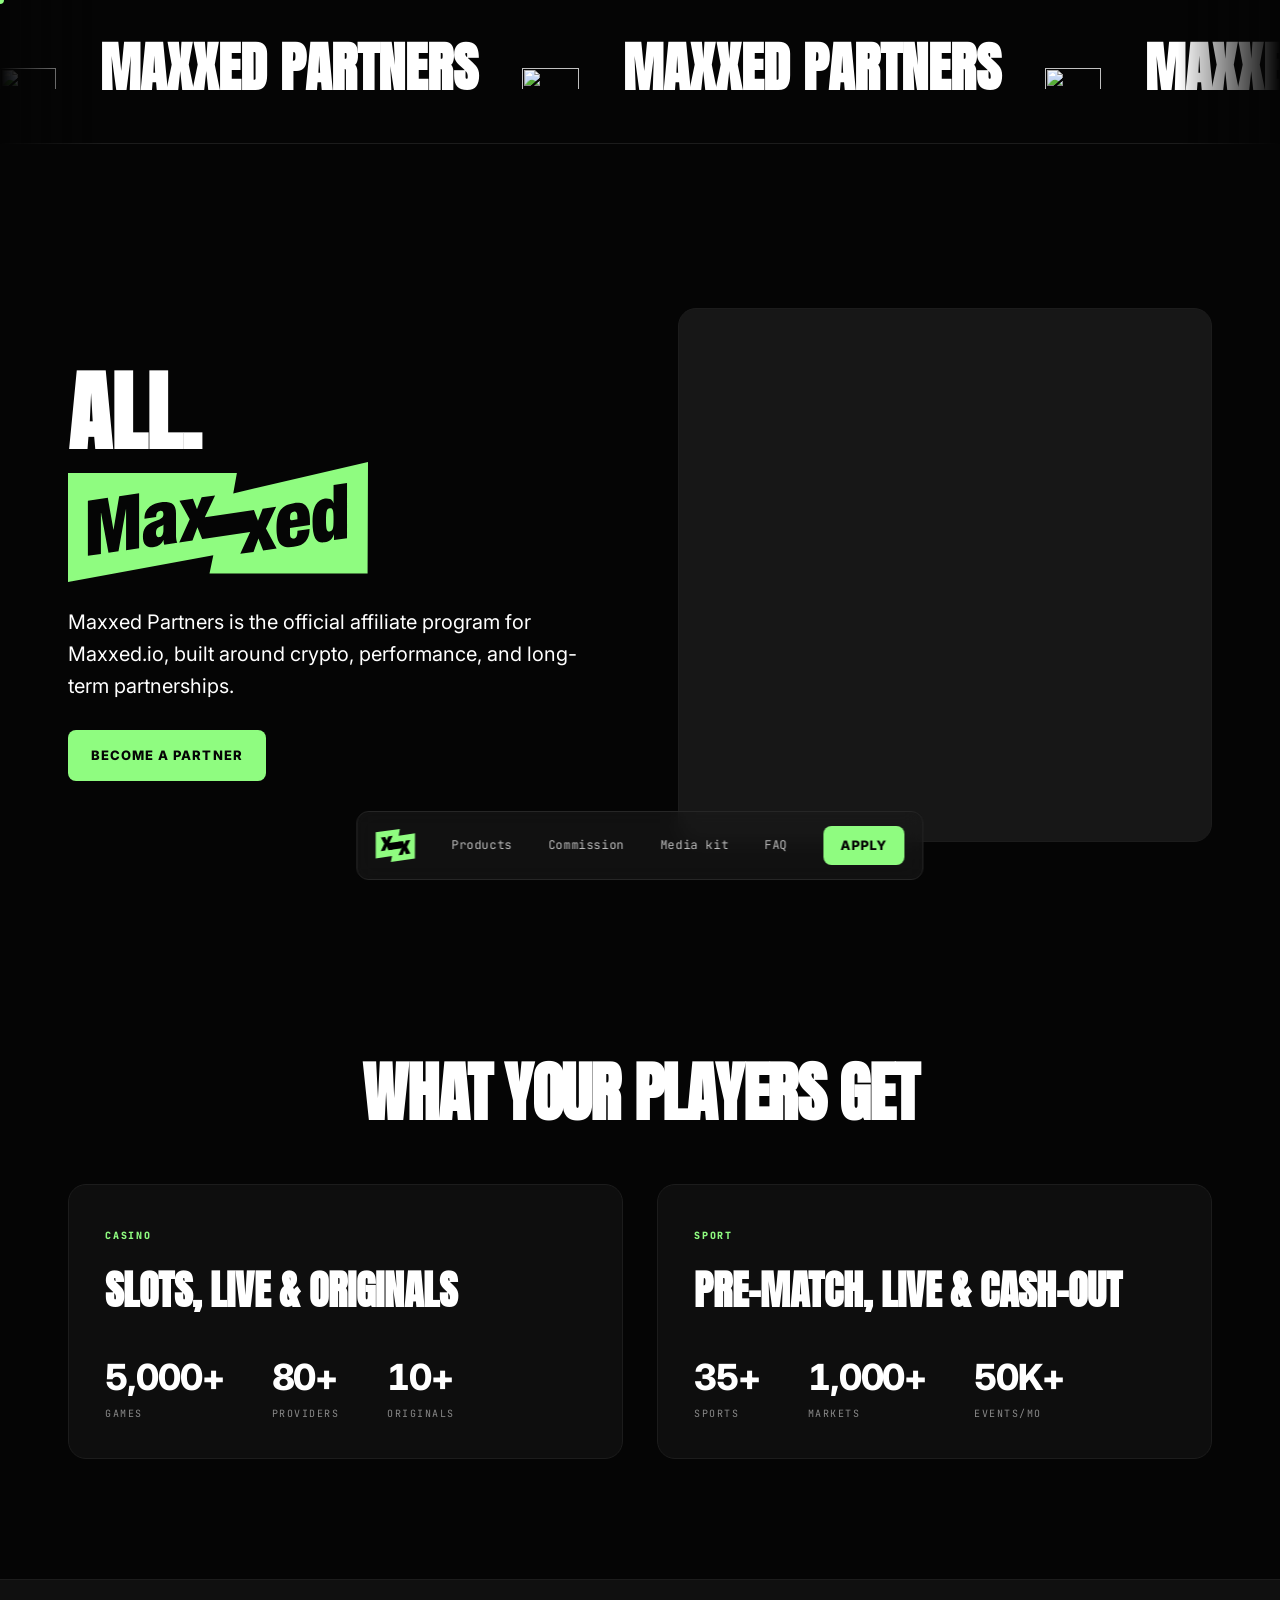
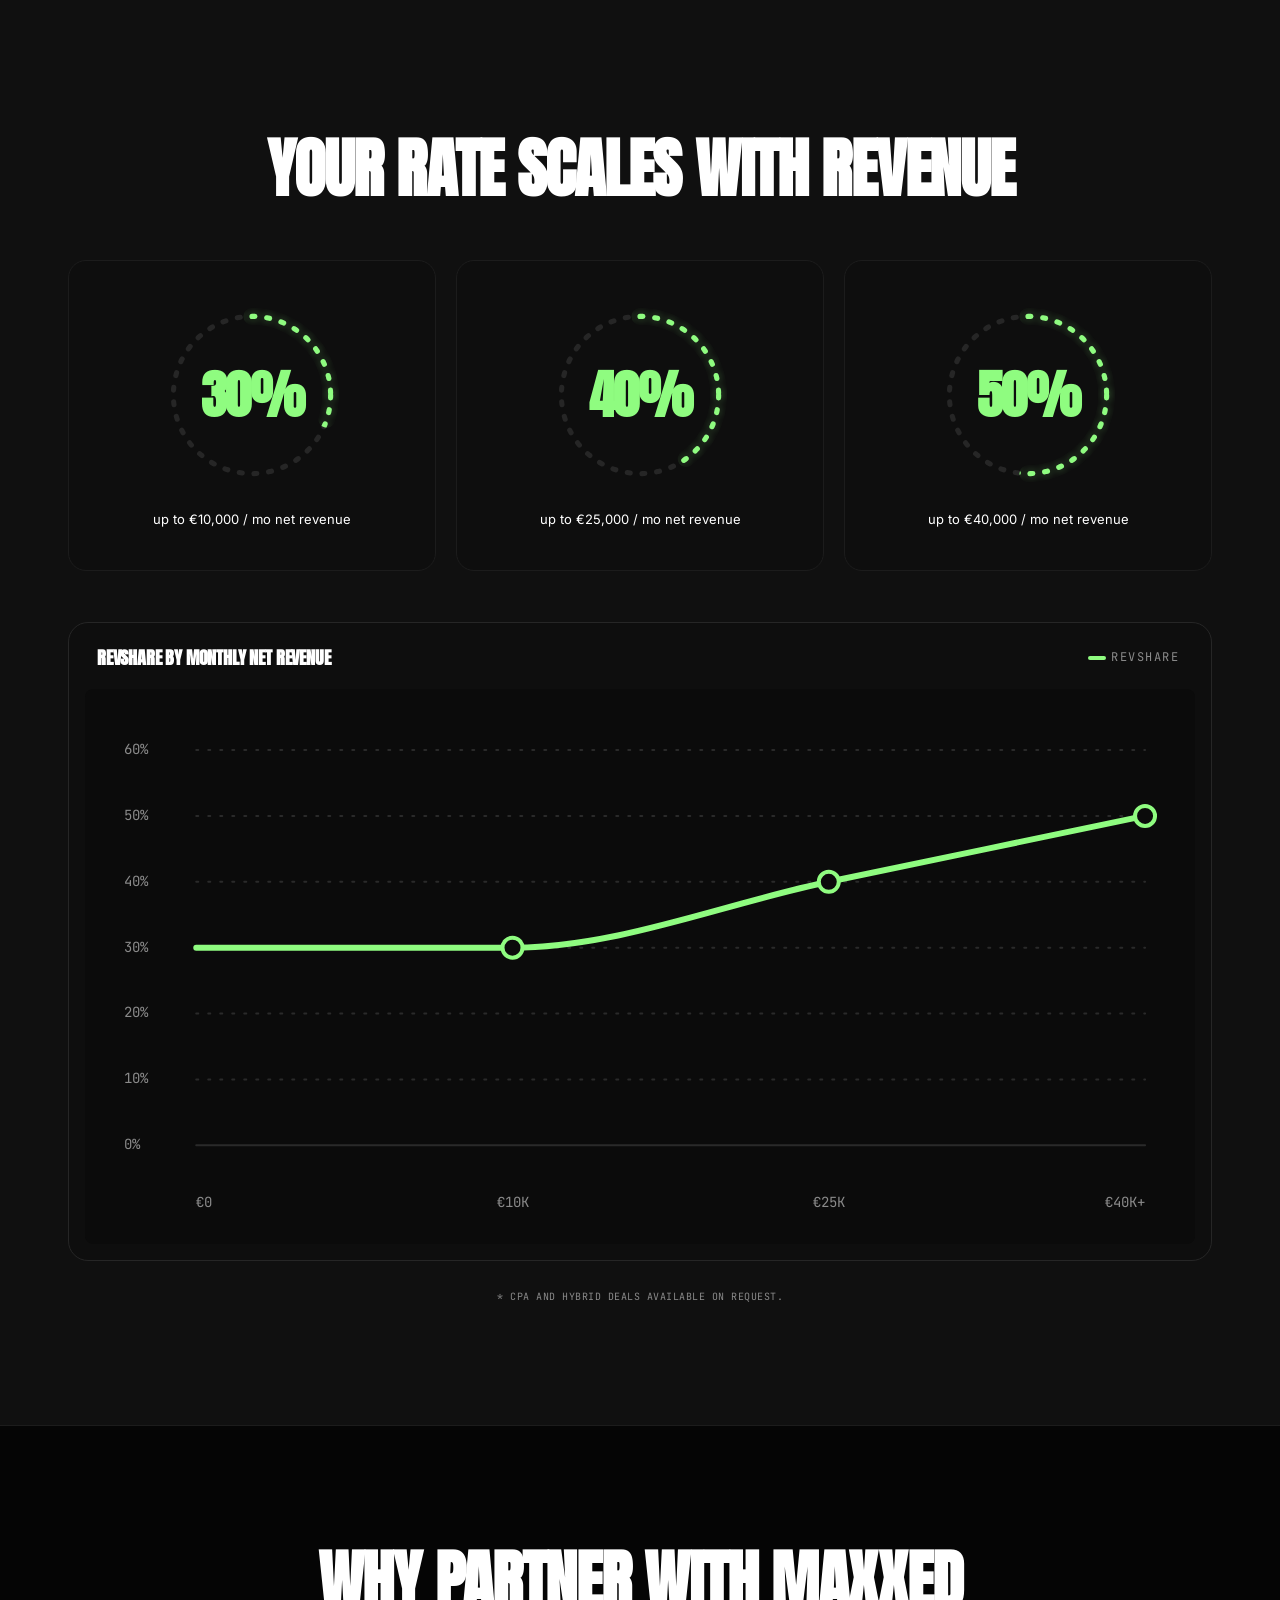
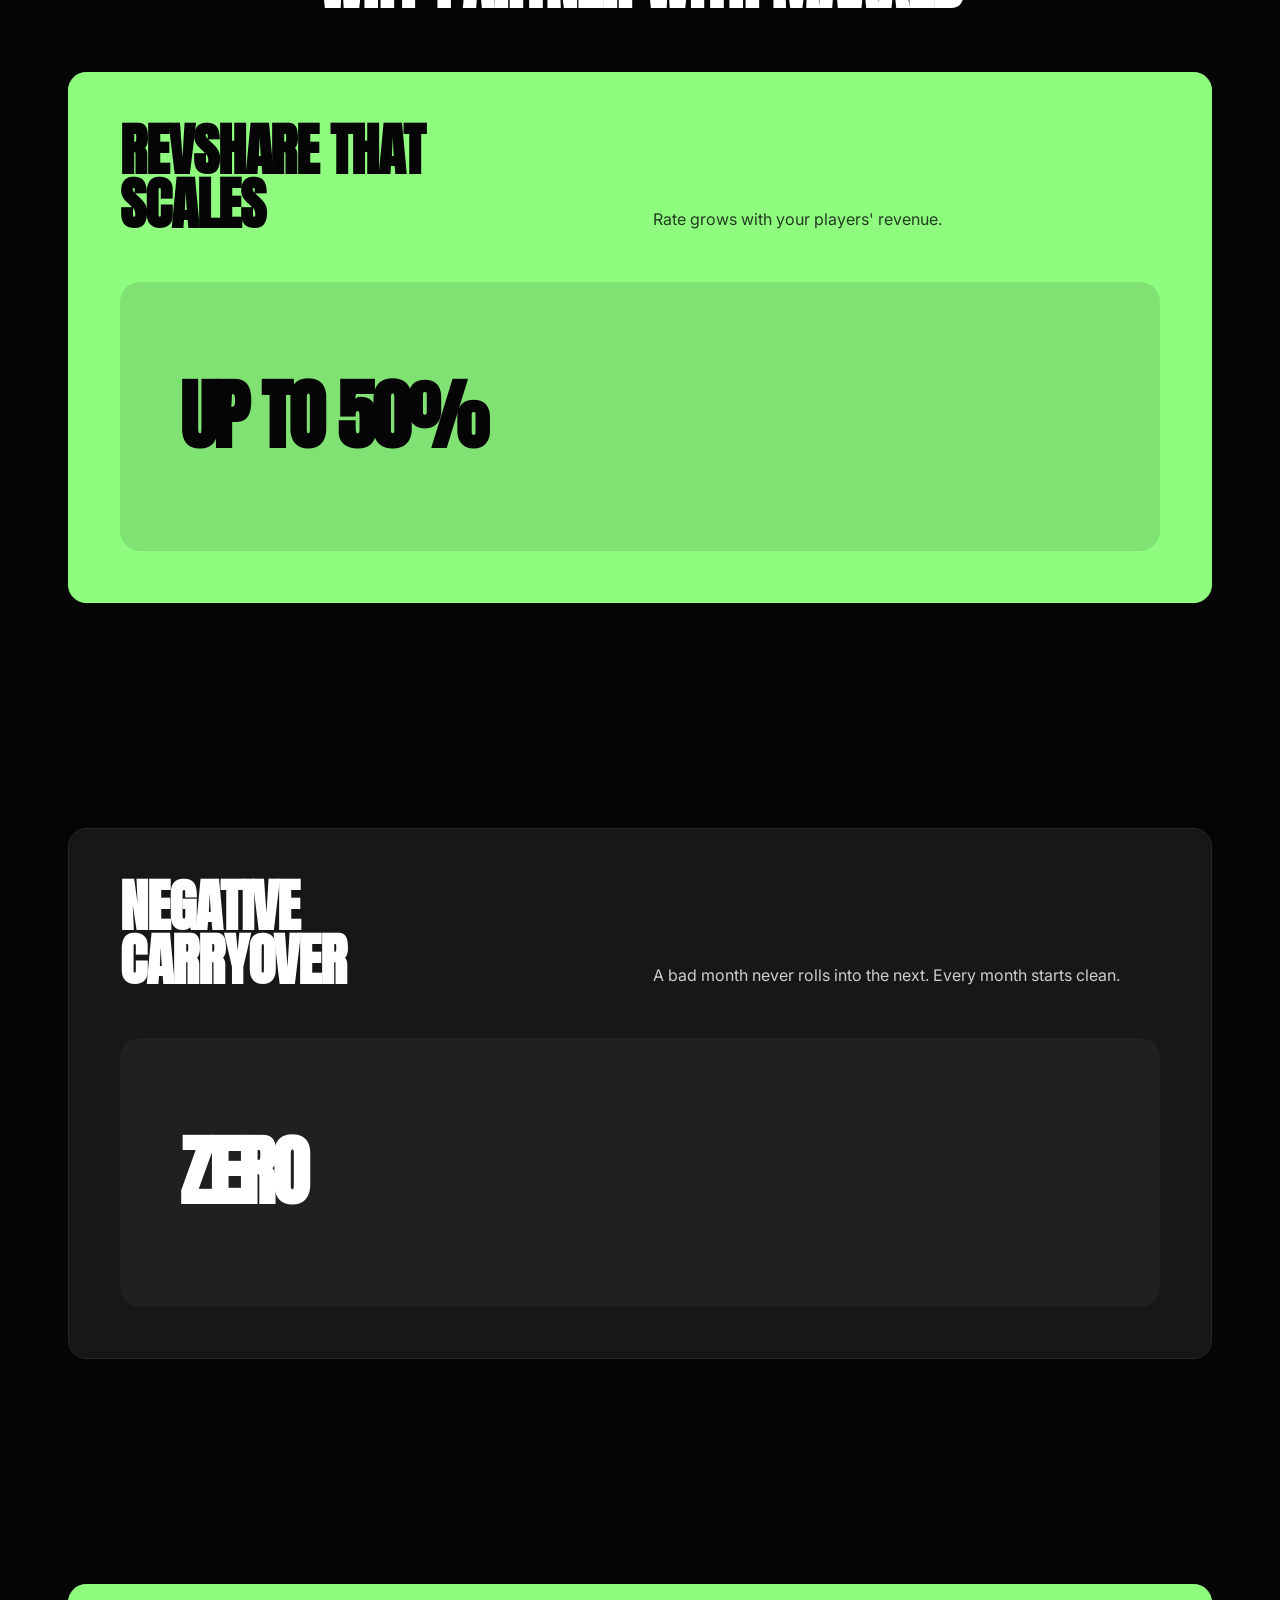
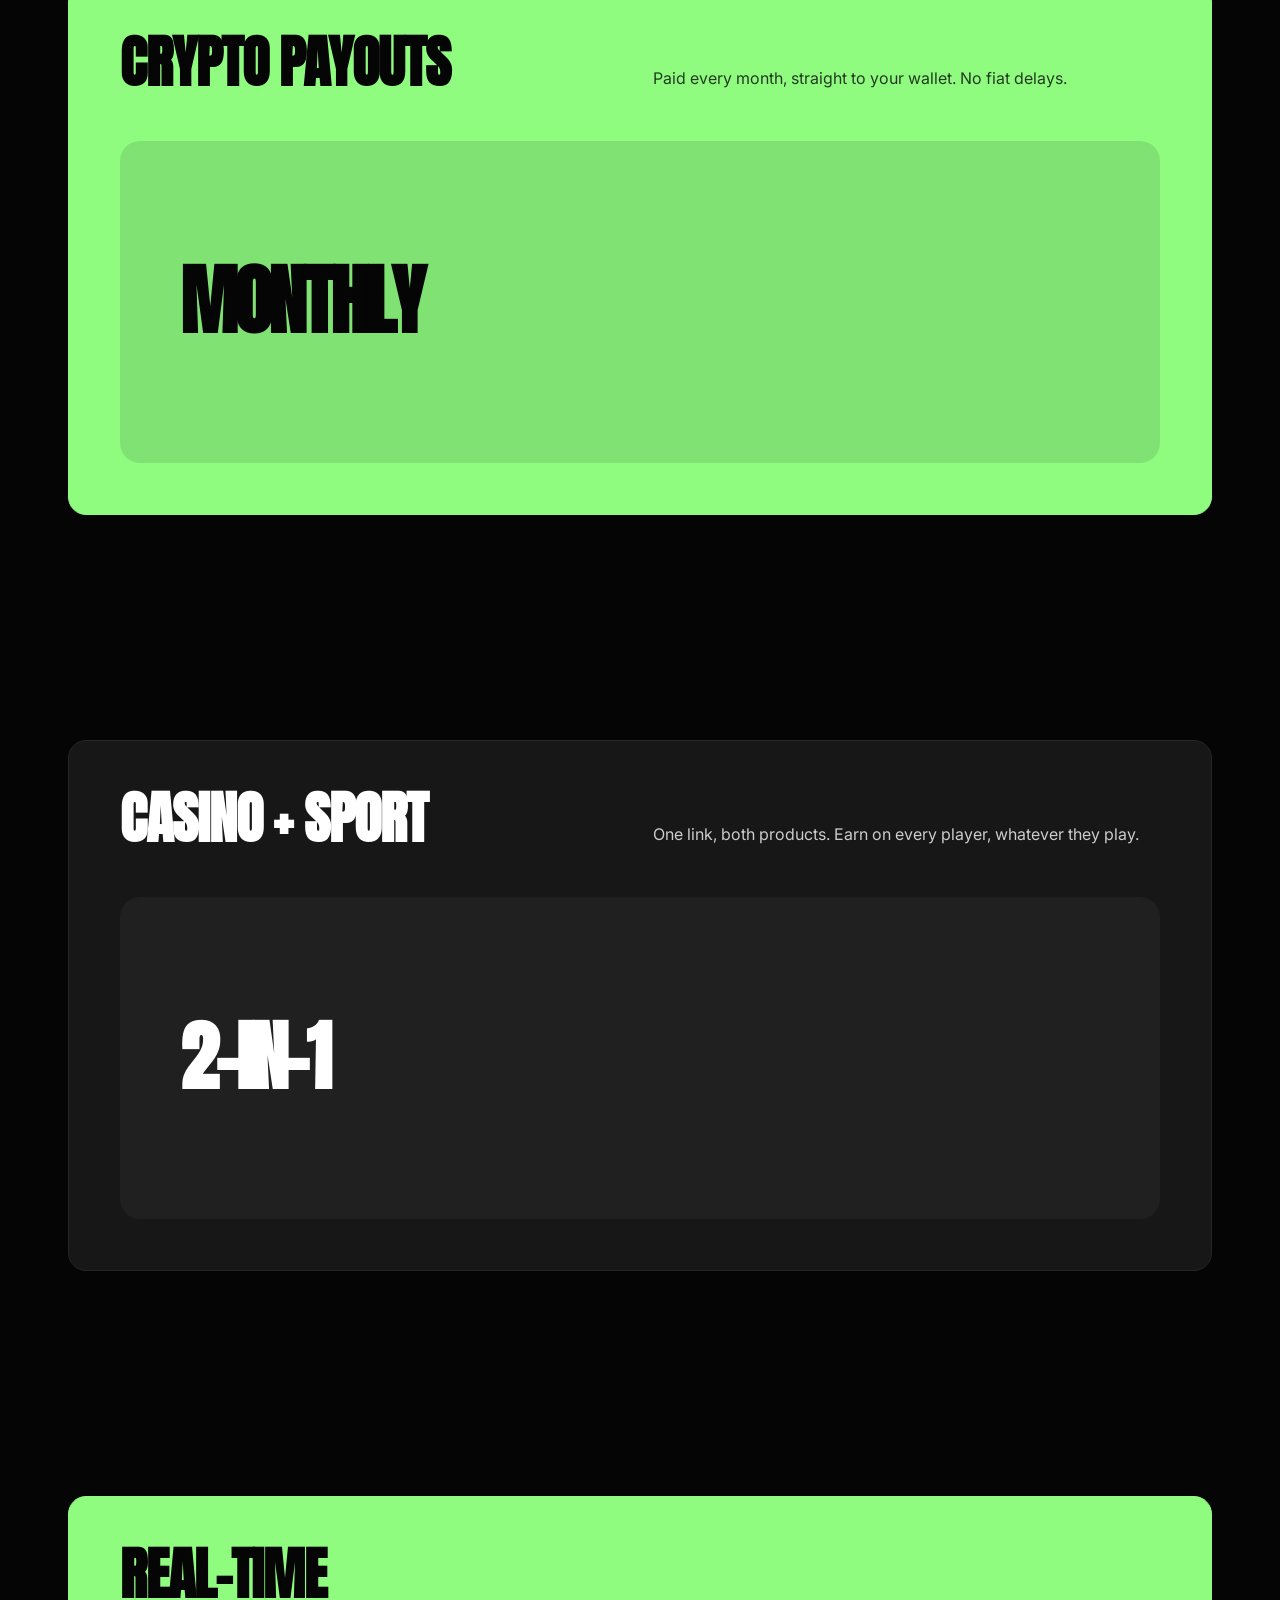
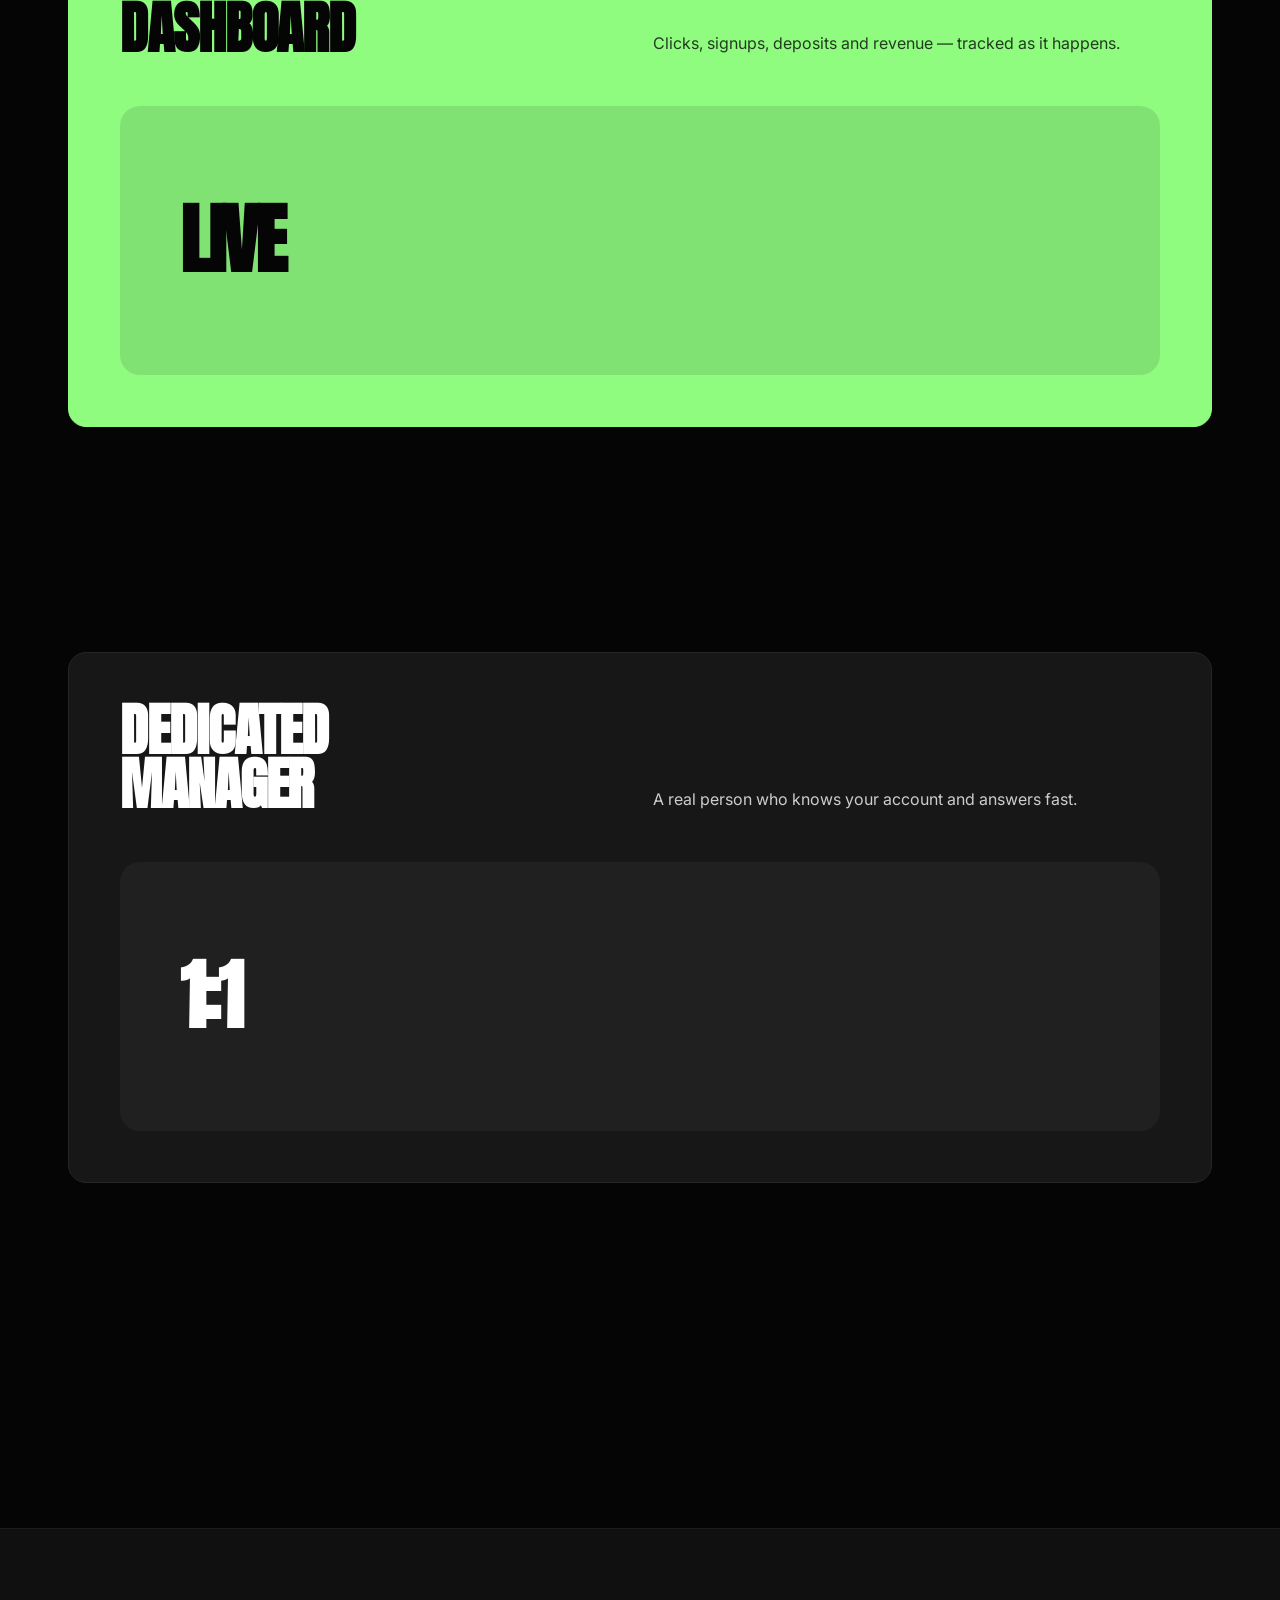
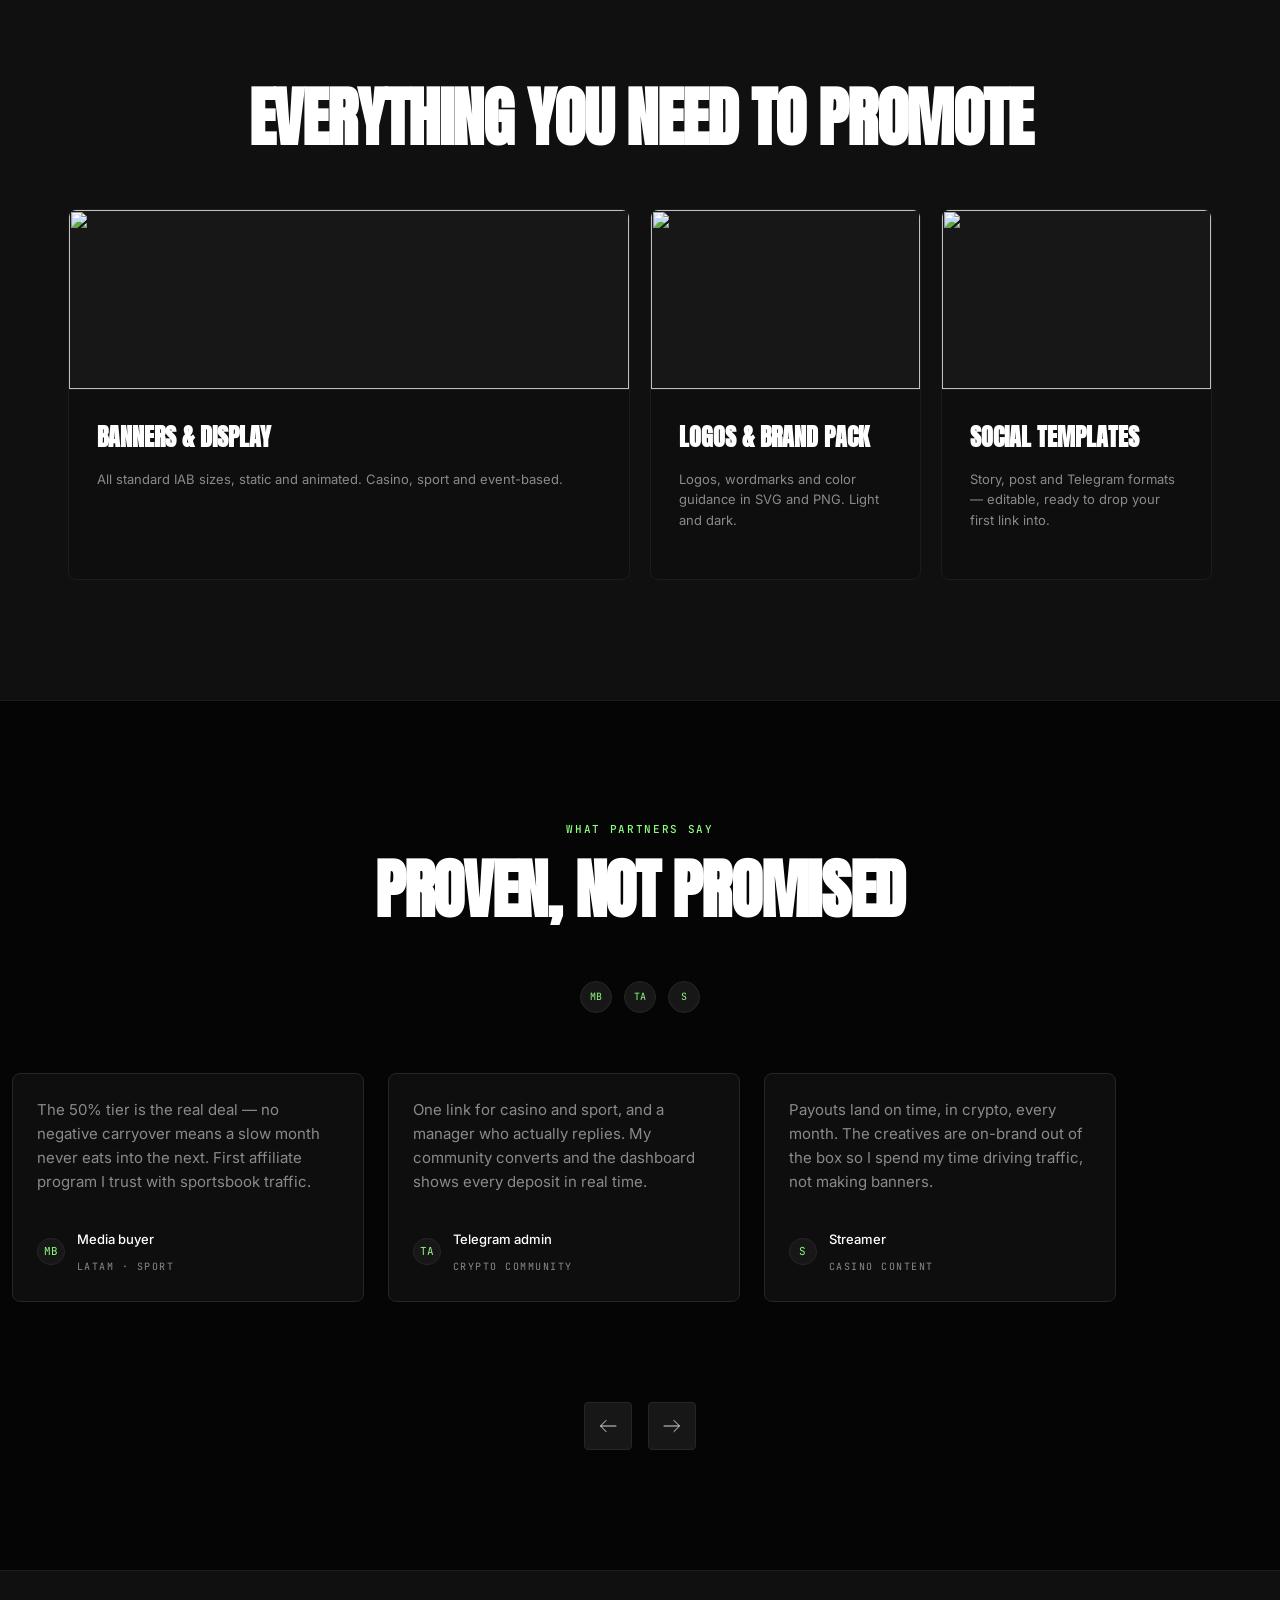
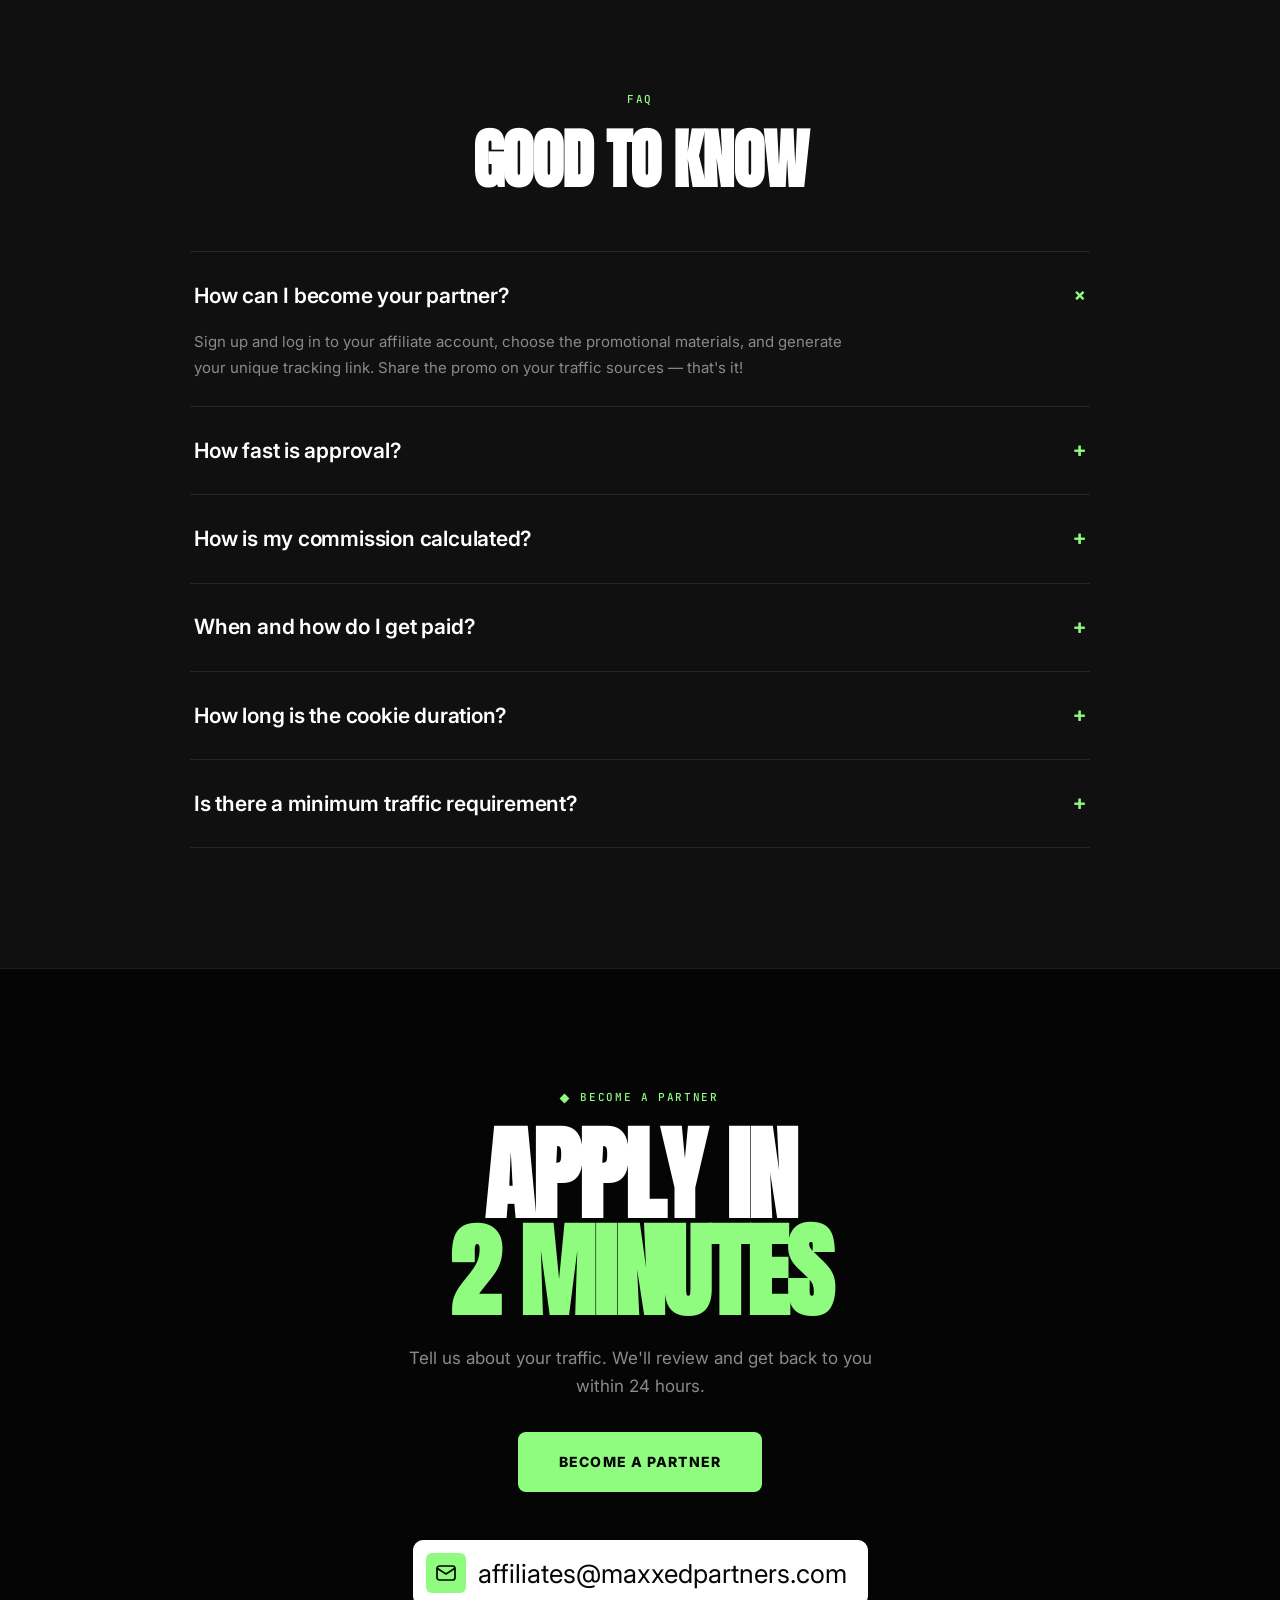
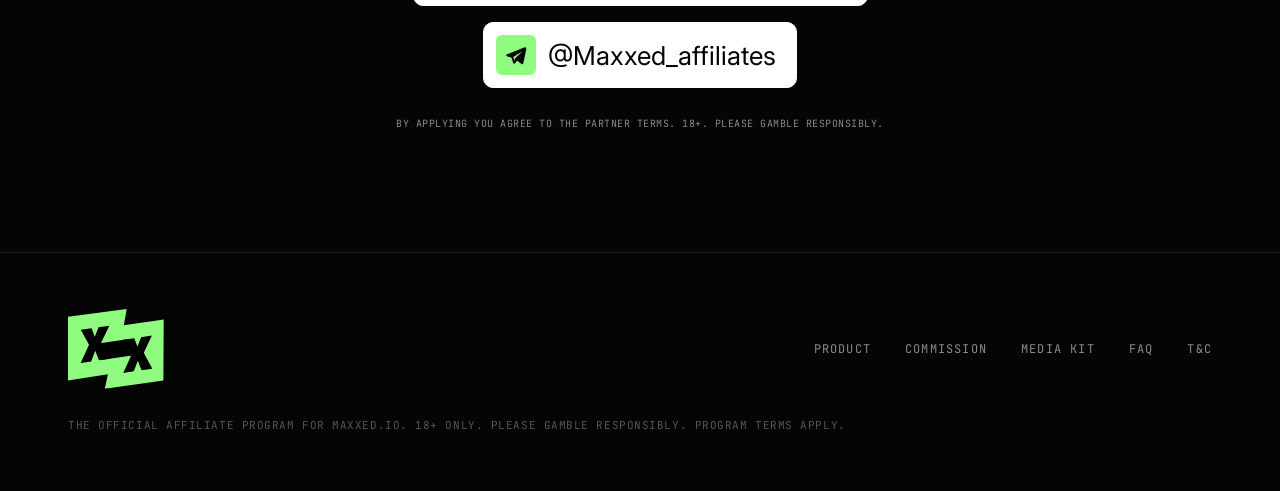
==== partners/index.html @ 3cb56891 "partners: real media kit thumbnails The three images from the 'maxxed uploads' folder fill the media" ====
<!doctype html>
<html lang="en">
<head>
<meta charset="utf-8" />
<meta name="viewport" content="width=device-width, initial-scale=1" />
<title>Maxxed Partners — Affiliate Program</title>
<meta name="description" content="Maxxed Partners is the official affiliate program for Maxxed.io — up to 50% RevShare, no negative carryover, monthly crypto payouts. Casino & sport, one deal." />
<meta name="theme-color" content="#050505" />
<meta property="og:type" content="website" />
<meta property="og:title" content="Maxxed Partners — Affiliate Program" />
<meta property="og:description" content="Up to 50% RevShare. No negative carryover. Monthly crypto payouts. Casino & sport, one deal." />
<link rel="preconnect" href="https://fonts.googleapis.com" />
<link rel="preconnect" href="https://fonts.gstatic.com" crossorigin />
<link href="https://fonts.googleapis.com/css2?family=Inter:wght@400;500;700;800;900&family=JetBrains+Mono:wght@400;500;700&family=Anton&display=swap" rel="stylesheet" />
<style>
  /* ─── Maxxed Partners — responsive rebuild of the Framer landing ─── */
  @font-face {
    font-family: "PP Right Grotesk Compact Dark";
    src: url("https://framerusercontent.com/assets/MCsGYC4nzIhUPFZcPpY9pBD50.woff2") format("woff2");
    font-display: swap; font-style: normal; font-weight: 800;
  }

  :root {
    --bg:      #050505;
    --surface: #0e0e0e;
    --surface2:#171717;
    --line:    #1c1c1c;
    --line2:   #262626;
    --band-alt:#101010;
    --accent:  #8ffc80;
    --accent-2:#63ee4f;
    --accent-ink:#050505;
    --white:   #ffffff;
    --dim:     #8a8a8a;
    --muted:   #555555;

    --display: "PP Right Grotesk Compact Dark", "Anton", "Inter", system-ui, sans-serif;
    --body:    "Inter", system-ui, -apple-system, Segoe UI, Roboto, sans-serif;
    --mono:    "JetBrains Mono", ui-monospace, SFMono-Regular, Menlo, monospace;

    --maxw: 1240px;
    --gutter: clamp(20px, 5vw, 48px);
    --radius: 18px;
    --radius-sm: 8px;
  }

  * { box-sizing: border-box; margin: 0; padding: 0; }
  [hidden] { display: none !important; }
  html { scroll-behavior: smooth; -webkit-text-size-adjust: 100%; }
  section[id], header[id] { scroll-margin-top: calc(var(--header-h, 0px) + 12px); }
  body {
    font-family: var(--body);
    background: var(--bg);
    color: var(--white);
    line-height: 1.6;
    /* clip, not hidden: `hidden` makes body a scroll container and breaks
       position:sticky for the card stack. */
    overflow-x: clip;
    -webkit-font-smoothing: antialiased;
  }
  img, svg, video { display: block; max-width: 100%; }
  a { color: inherit; text-decoration: none; }
  ::selection { background: var(--accent); color: var(--accent-ink); }

  /* ── Typography helpers ── */
  .eyebrow {
    font-family: var(--mono);
    font-size: 11px;
    letter-spacing: .15em;
    text-transform: uppercase;
    color: var(--accent);
    font-weight: 500;
  }
  .eyebrow.dim { color: var(--dim); }
  .display {
    font-family: var(--display);
    font-weight: 800;
    line-height: 1.05;
    letter-spacing: -0.01em;
    text-transform: none;
  }
  .h2 { font-family: var(--display); font-weight: 800; font-size: clamp(34px, 6vw, 64px); line-height: 1.1; text-transform: uppercase; letter-spacing: -.02em; }
  .h3 { font-family: var(--display); font-weight: 800; font-size: clamp(22px, 3.4vw, 40px); line-height: 1.15; text-transform: uppercase; }
  .lead { color: var(--dim); font-size: clamp(15px, 1.6vw, 17px); }
  .kicker { font-family: var(--mono); font-size: 10px; letter-spacing: .18em; text-transform: uppercase; color: var(--accent); font-weight: 800; }
  .body-sm { color: var(--dim); font-size: 13px; }

  .wrap { width: 100%; max-width: var(--maxw); margin-inline: auto; padding-inline: var(--gutter); }
  section { position: relative; }
  .center { text-align: center; }
  .dot { width: 7px; height: 7px; background: var(--accent); transform: rotate(45deg); flex: none; }

  /* ── Buttons ── */
  .btn {
    display: inline-flex; align-items: center; justify-content: center; gap: 8px;
    font-family: var(--body); font-weight: 800; font-size: 13px;
    letter-spacing: .08em; text-transform: uppercase;
    padding: 14px 22px; border-radius: var(--radius-sm);
    border: 1px solid transparent; cursor: pointer;
    transition: transform .15s ease, background .2s ease, border-color .2s ease;
  }
  .btn:hover { transform: translateY(-2px); }
  .btn-primary { background: var(--accent); color: var(--accent-ink); }
  .btn-primary:hover { background: var(--accent-2); }
  .btn-ghost { background: var(--surface2); color: var(--white); border-color: var(--line2); }
  .btn-ghost:hover { border-color: var(--accent); }
  .btn-block { width: 100%; }

  /* ── Header / top eyebrow row ── */
  header.top { padding-top: clamp(56px, 9vw, 104px); }

  /* ── HERO ── */
  .hero-grid {
    display: grid; grid-template-columns: 1fr 1fr; gap: clamp(40px, 6vw, 80px);
    align-items: center; padding-block: clamp(40px, 6vw, 60px) clamp(56px, 8vw, 96px);
  }
  .hero-badge { display: inline-flex; align-items: center; gap: 14px; margin-bottom: 26px; }
  .hero h1 { font-family: var(--display); font-weight: 800; font-size: clamp(56px, 10vw, 88px); line-height: 1; margin-bottom: 2px; }
  .hero-logo { width: min(300px, 68vw); margin: 6px 0 24px; }
  .hero-logo svg, .hero-logo img { width: 100%; height: auto; }
  .hero-tag { font-size: clamp(16px, 2vw, 20px); color: var(--white); max-width: 46ch; margin-bottom: 28px; }
  .hero-cta { display: flex; flex-wrap: wrap; gap: 12px; }
  .hero-media {
    aspect-ratio: 1 / 1; width: 100%; border-radius: var(--radius);
    overflow: hidden; background: var(--surface2); border: 1px solid var(--line);
  }
  .hero-media video { width: 100%; height: 100%; object-fit: cover; }

  /* ── Marquee ── */
  .marquee {
    /* sticky header: stays in flow, so no spacer is needed under it */
    position: sticky; top: 0; z-index: 90;
    /* sits at the very top of the page now, so no top border */
    border-bottom: 1px solid var(--line);
    background: var(--bg); overflow: hidden; padding-block: clamp(14px, 2vw, 24px);
    -webkit-mask-image: linear-gradient(90deg, transparent, #000 8%, #000 92%, transparent);
    mask-image: linear-gradient(90deg, transparent, #000 8%, #000 92%, transparent);
  }
  .marquee-track { display: inline-flex; align-items: center; gap: 40px; white-space: nowrap; animation: scroll 32s linear infinite; }
  .marquee:hover .marquee-track { animation-play-state: paused; }
  .marquee-item { display: inline-flex; align-items: center; gap: clamp(24px, 4vw, 44px); font-family: var(--display); font-weight: 800; font-size: clamp(28px, 5vw, 54px); letter-spacing: 0; text-transform: uppercase; color: var(--white); }
  .marquee-item .dot { width: clamp(12px, 1.6vw, 18px); height: clamp(12px, 1.6vw, 18px); }
  /* Explicit width: the white SVG has no intrinsic size, so width:auto would
     collapse to 0 and the text would overlap the mark. */
  .marquee-item .marquee-mark { height: clamp(24px, 3.4vw, 44px); width: clamp(32px, 4.4vw, 58px); object-fit: contain; flex: none; }
  @keyframes scroll { to { transform: translateX(-50%); } }

  /* ── Generic section spacing ── */
  .band { padding-block: clamp(64px, 10vw, 120px); }
  /* every other section sits on a lighter band for separation */
  .band-alt { background: var(--band-alt); border-block: 1px solid var(--line); }
  .band-tight { padding-block: clamp(48px, 7vw, 80px); }
  .section-head { display: flex; flex-direction: column; align-items: center; gap: 16px; text-align: center; margin-bottom: clamp(36px, 6vw, 56px); }
  .section-head .lead { max-width: 60ch; }

  /* ── Product cards ── */
  .cards-2 { display: grid; grid-template-columns: 1fr 1fr; gap: 34px; }
  .prod-card {
    position: relative; overflow: hidden;
    background: var(--surface); border: 1px solid var(--line); border-radius: var(--radius);
    padding: clamp(28px, 3.5vw, 36px);
  }
  .prod-card .tag { color: var(--accent); font-family: var(--mono); font-size: 10px; letter-spacing: .18em; text-transform: uppercase; font-weight: 800; }
  .prod-card h3 { margin: 20px 0 16px; }
  .prod-card p { color: var(--dim); font-size: 15px; max-width: 44ch; }
  .stats { display: flex; flex-wrap: wrap; gap: clamp(28px, 5vw, 48px); margin-top: 36px; }
  .stat .num { font-family: var(--body); font-weight: 800; font-size: clamp(28px, 4vw, 36px); letter-spacing: -.03em; }
  .stat .lbl { font-family: var(--mono); font-size: 10px; letter-spacing: .15em; text-transform: uppercase; color: var(--dim); }
  .prod-card .art { position: absolute; right: -8px; bottom: -8px; width: clamp(140px, 24%, 200px); height: auto; opacity: 1; pointer-events: none; z-index: 0; }
  .prod-card > .tag, .prod-card > h3, .prod-card > .stats { position: relative; z-index: 1; }

  /* ── Commission tiers ── */
  .tiers { display: grid; grid-template-columns: repeat(3, 1fr); gap: 20px; }
  .tier {
    background: var(--surface); border: 1px solid var(--line); border-radius: var(--radius);
    padding: 40px 32px; text-align: center; display: flex; flex-direction: column; align-items: center; gap: 20px;
  }
  .tiers { display: grid; grid-template-columns: repeat(3, 1fr); gap: 20px; }
  .tier {
    background: var(--surface); border: 1px solid var(--line); border-radius: var(--radius);
    padding: 40px 32px; text-align: center; display: flex; flex-direction: column; align-items: center; gap: 20px;
  }
  .tier .ring-wrap { position: relative; width: clamp(150px, 42vw, 188px); aspect-ratio: 1 / 1; display: grid; place-items: center; }
  .tier .ring { width: 100%; height: 100%; overflow: visible; }
  .tier .ring .track { stroke: var(--line2); }
  .tier .ring .fill { stroke: var(--accent); filter: drop-shadow(0 0 5px rgba(143,252,128,.45)); }
  .tier .ring .reveal { transition: stroke-dashoffset 1.5s cubic-bezier(.22,1,.36,1); }
  .tier .pct { position: absolute; font-family: var(--display); font-weight: 800; font-size: clamp(34px, 5.5vw, 52px); line-height: 1; color: var(--accent); letter-spacing: -.03em; }
  @media (prefers-reduced-motion: reduce) { .tier .ring .reveal { transition: none; } }
  .tier .note { color: var(--white); font-size: 13px; }
  /* ── Commission line graph ── */
  .lgraph {
    --graph-bg: #0b0b0b;
    --graph-grid: #2a2a2a;
    --graph-text: var(--dim);
    --graph-line-default: #4a4a4a;
    --graph-series-color: var(--graph-line-default);
    display: flex; flex-direction: column; gap: 1em;
    width: 100%; margin-top: clamp(28px, 4vw, 52px); padding: 1em;
    background: var(--surface); border: 1px solid var(--line2); border-radius: 1.25em;
  }
  .lgraph__top { display: flex; justify-content: space-between; align-items: center; gap: 1em;
    padding: .5em 1em .25em .75em; flex-wrap: wrap; }
  .lgraph__title-h { margin: 0; font-family: var(--display); font-weight: 800; text-transform: uppercase;
    letter-spacing: -.01em; font-size: 1.125em; line-height: 1.2; color: var(--white); }
  .lgraph__legend { display: flex; flex-wrap: wrap; justify-content: flex-end; align-items: center; gap: 1.5em; }
  .lgraph__legend-item { display: flex; align-items: center; gap: .4375em; font-family: var(--mono);
    font-size: .75em; letter-spacing: .12em; text-transform: uppercase; color: var(--dim); }
  .lgraph__legend-dot { flex: none; width: 1.5em; height: .3125em; border-radius: 50em; background: var(--graph-series-color); }
  .lgraph__box { background: var(--graph-bg); border-radius: .5em; overflow: hidden; }
  .lgraph__scroll { border-radius: inherit; overflow-x: auto; }
  .lgraph__visual { position: relative; width: 100%; min-width: 34em; aspect-ratio: 2; border-radius: inherit; }
  .lgraph__visual:focus-visible { outline: .125em solid var(--accent); outline-offset: -.125em; }
  .lgraph__tooltip {
    position: absolute; top: 50%; left: 50%; z-index: 2; display: flex; flex-flow: column; gap: .25em;
    min-width: 10em; padding: 1em; border-radius: .875em; white-space: nowrap; pointer-events: none; opacity: 0;
    color: var(--white); background: #17171a; border: 1px solid var(--line2);
    transform: translate(-50%, -100%) translateY(-1em); transition: opacity .3s ease;
  }
  .lgraph__tooltip[data-graph-tooltip-status="active"] { opacity: 1; }
  .lgraph__tooltip[data-graph-tooltip-move="true"] {
    transition: left .8s cubic-bezier(.32,.72,0,1), top .8s cubic-bezier(.32,.72,0,1), opacity .3s ease; }
  .lgraph__tooltip-label { margin: -.125em 0 .25em; font-size: 1em; font-weight: 500; }
  .lgraph__tooltip-row { display: flex; justify-content: space-between; align-items: center; gap: 1.5em; font-size: .8125em; }
  .lgraph__tooltip-series { display: flex; align-items: center; gap: .45em; color: #ffffff80; white-space: nowrap; }
  .lgraph__tooltip-series-dot { flex: none; width: .5em; height: .5em; border-radius: 50%; background: var(--graph-series-color); }
  .lgraph__tooltip-value { font-weight: 500; }
  .lgraph__grid-line { stroke: var(--graph-grid); stroke-width: 2px; stroke-dasharray: 2 10;
    stroke-linecap: round; vector-effect: non-scaling-stroke; }
  .lgraph__grid-line.is--baseline { stroke-dasharray: none; }
  .lgraph__axis-label { fill: var(--graph-text); font-family: var(--mono); font-size: .875em; }
  .lgraph__line { fill: none; stroke: var(--graph-series-color); stroke-width: 6px;
    stroke-linecap: round; stroke-linejoin: round; vector-effect: non-scaling-stroke; }
  .lgraph__marker { fill: var(--graph-bg); stroke: var(--accent); stroke-width: 4px; vector-effect: non-scaling-stroke; }
  .lgraph__hover[data-graph-hover-status="not-active"] { opacity: 0; }
  .lgraph__hover-line { stroke: var(--graph-grid); stroke-width: 2px; stroke-linecap: round; vector-effect: non-scaling-stroke; }
  .lgraph__hover-dot { fill: var(--graph-series-color); stroke: var(--bg); stroke-width: 4px; vector-effect: non-scaling-stroke; }
  .lgraph__data { display: none; }

  .foot-note { font-family: var(--mono); font-size: 10px; letter-spacing: .05em; text-transform: uppercase; color: var(--dim); text-align: center; margin-top: 28px; }

  /* ── Benefits grid ── */
  /* ── Sticky card stack (scroll-driven, no JS) ── */
  .card-stack {
    --stack-row: 84svh;
    /* clear the sticky header, otherwise pinned cards slide under it */
    --stack-top: calc(var(--header-h, 0px) + 2svh);
    --stack-card-height: calc(var(--stack-row) - var(--stack-top) - 7svh);
    view-timeline-name: --card-stack;
    grid-auto-rows: var(--stack-row);
    width: 100%; max-width: var(--maxw); margin-inline: auto;
    display: grid; position: relative;
  }
  .card-stack__item {
    transform-origin: 50% 100%;
    top: var(--stack-top);
    height: var(--stack-card-height);
    border-radius: var(--radius);
    padding: clamp(28px, 4vw, 56px);
    position: sticky; overflow: hidden;
    background: var(--surface2); color: var(--white);
    border: 1px solid var(--line2);
  }
  /* Alternating lime / dark keeps the stack on-brand as it tips away */
  .card-stack__item.is--1, .card-stack__item.is--3, .card-stack__item.is--5 {
    background: var(--accent); color: var(--accent-ink); border-color: var(--accent);
  }
  .card-stack__item-inner { display: flex; flex-flow: column; justify-content: space-between; align-items: stretch; height: 100%; gap: clamp(24px, 4vw, 56px); }
  .card-stack__item-top { display: grid; grid-template-columns: 1fr 1fr; grid-auto-columns: 1fr; place-items: end start; gap: clamp(16px, 2vw, 32px); }
  .card-stack__item-h { font-family: var(--display); font-weight: 800; text-transform: uppercase; letter-spacing: -.02em; max-width: 7em; font-size: clamp(28px, 4.4vw, 56px); line-height: .95; margin: 0; }
  .card-stack__item-p { margin: 0; font-size: clamp(14px, 1.4vw, 16px); line-height: 1.4; opacity: .78; }
  .card-stack__item-bottom { position: relative; flex: 1; width: 100%; border-radius: 1.25em; display: flex;
    align-items: center; justify-content: space-between; gap: clamp(16px, 3vw, 48px);
    padding-inline: clamp(20px, 3.5vw, 56px); padding-block: clamp(10px, 1.6vw, 22px);
    background: rgba(0,0,0,.10); overflow: hidden; }
  /* figure on the left, object on the right */
  /* line-height 1 clips tall display glyphs once the block hides overflow,
     so give the figure headroom and let it shrink rather than spill */
  .card-stack__big { order: 1; text-align: left; padding-block: .08em; line-height: 1.08;
    min-width: 0; flex: 0 1 auto; }
  .card-stack__art {
    order: 2; flex: none; height: 128%; width: auto; max-width: 36%; object-fit: contain;
    pointer-events: none; user-select: none;
    animation: art-wiggle 4.6s ease-in-out infinite;
  }
  @keyframes art-wiggle { 0%, 100% { rotate: -5deg; } 50% { rotate: 5deg; } }
  @media (prefers-reduced-motion: reduce) { .card-stack__art { animation: none; } }
  .card-stack__item:not(.is--1):not(.is--3):not(.is--5) .card-stack__item-bottom { background: rgba(255,255,255,.04); }
  .card-stack__big { font-family: var(--display); font-weight: 800; text-transform: uppercase; font-size: clamp(34px, 6vw, 84px); line-height: 1; letter-spacing: -.04em; text-align: center; padding: 0 .2em; }

  .card-stack__item:nth-child(1) { --stack-i: 1; }
  .card-stack__item:nth-child(2) { --stack-i: 2; }
  .card-stack__item:nth-child(3) { --stack-i: 3; }
  .card-stack__item:nth-child(4) { --stack-i: 4; }
  .card-stack__item:nth-child(5) { --stack-i: 5; }
  .card-stack__item:nth-child(6) { --stack-i: 6; }
  @supports (width: calc(sibling-index() * 1px)) {
    .card-stack__item { --stack-i: sibling-index(); }
  }
  @supports (animation-timeline: view()) {
    .card-stack__item {
      animation: card-stack-away linear forwards;
      animation-timeline: --card-stack;
      animation-range:
        exit-crossing calc(var(--stack-i, 1) * var(--stack-row) - 100svh)
        exit-crossing calc(var(--stack-i, 1) * var(--stack-row) - var(--stack-top));
    }
    .card-stack__item:last-of-type { animation: none; }
  }
  @keyframes card-stack-away {
    to { transform: perspective(60em) rotateX(25deg) scale(0.85); filter: brightness(0.45); }
  }
  @media (prefers-reduced-motion: reduce) { .card-stack__item { animation: none; } }
  @media (max-width: 767px) {
    .card-stack__item-top { grid-template-columns: 1fr; }
    .card-stack__item-h { max-width: none; }
  }

  /* ── Steps ── */
  .steps { display: grid; grid-template-columns: repeat(3, 1fr); gap: 20px; }
  .step { background: var(--surface); border: 1px solid var(--line); border-radius: var(--radius-sm); padding: 36px; }
  .step .no { font-family: var(--body); font-weight: 800; font-size: 80px; letter-spacing: -.04em; color: var(--muted); line-height: 1; }
  .step h3 { font-family: var(--display); font-weight: 800; text-transform: uppercase; font-size: 28px; margin: 22px 0 12px; }
  .step p { color: var(--dim); font-size: 13px; }

  /* ── Media kit ── */
  .kit { display: grid; grid-template-columns: repeat(4, 1fr); gap: 20px; }
  .kit > .kit-card:nth-child(1) { grid-column: span 2; }
  .kit > .kit-card:nth-child(2), .kit > .kit-card:nth-child(3) { grid-column: span 1; }
  .kit-card { transition: transform .25s ease, border-color .25s ease; }
  .kit-card:hover { transform: translateY(-4px); border-color: var(--line2); }
  .kit-card { background: var(--surface); border: 1px solid var(--line); border-radius: var(--radius-sm); overflow: hidden; }
  .kit-card .thumb { height: 180px; background: var(--surface2); border-bottom: 1px solid var(--line); position: relative; }
  .kit-card .thumb img { width: 100%; height: 100%; object-fit: cover; display: block; }
  /* the diagonal texture is a placeholder for empty thumbs only */
  .kit-card .thumb:has(img)::after { content: none; }
  .kit-card .thumb::after { content: ""; position: absolute; inset: 0; background:
    repeating-linear-gradient(45deg, transparent 0 14px, rgba(143,252,128,.05) 14px 15px); }
  .kit-card .body { padding: 28px; }
  .kit-card h3 { font-family: var(--display); font-weight: 800; text-transform: uppercase; font-size: 24px; margin-bottom: 12px; }
  .kit-card p { color: var(--dim); font-size: 13px; margin-bottom: 20px; }
  .kit-card .avail { color: var(--accent); font-family: var(--mono); font-size: 10px; letter-spacing: .18em; text-transform: uppercase; font-weight: 800; }

  /* ── Testimonials ── */
  .quotes { display: grid; grid-template-columns: repeat(3, 1fr); gap: 20px; align-items: start; }
  .quotes > .quote:nth-child(2) { margin-top: clamp(16px, 3vw, 40px); }
  .quotes > .quote:nth-child(3) { margin-top: clamp(32px, 6vw, 80px); }
  .quote { transition: transform .25s ease, border-color .25s ease; }
  .quote:hover { transform: translateY(-4px); border-color: var(--line2); }
  .quote { background: var(--surface); border: 1px solid var(--line); border-radius: var(--radius-sm); padding: 32px; display: flex; flex-direction: column; }
  .quote .mark { font-family: var(--body); font-weight: 900; font-size: 56px; line-height: .5; color: var(--accent); height: 34px; }
  .quote p { color: var(--dim); font-size: 15px; margin-bottom: 28px; flex: 1; }
  .quote .who { display: flex; align-items: center; gap: 12px; }
  .quote .who .av { width: 36px; height: 36px; border-radius: 50%; background: var(--surface2); border: 1px solid var(--line2); flex: none; }
  .quote .who .name { font-size: 13px; font-weight: 500; }
  .quote .who .role { font-family: var(--mono); font-size: 10px; letter-spacing: .15em; text-transform: uppercase; color: var(--dim); }

  /* ── Testimonial loop slider ── */
  .cslider { position: relative; }
  .cslider-row { width: 100%; margin-top: 2em; margin-bottom: 2.5em; padding-block: 1em; display: flex; position: relative; overflow: clip; }
  .cslider-list { display: flex; flex-flow: row; justify-content: flex-start; align-items: center; width: 100%; }
  .cslider-slide { flex: none; padding: .75em; position: relative; transition: opacity .25s cubic-bezier(.77,0,.175,1); cursor: grab; }
  .cslider-slide:active { cursor: grabbing; }
  .cslider-row:has(.cslider-slide.active) .cslider-slide:not(.active) { opacity: .45; }
  .cslider-slide__inner {
    position: relative; display: flex; flex-direction: column; justify-content: flex-start; align-items: flex-start;
    width: 22em; max-width: 80vw; gap: 2em; padding: 1.5em;
    border: 1px solid var(--line2); background: var(--surface); border-radius: var(--radius-sm);
  }
  /* lime corner brackets on the active slide */
  .cslider-slide::after {
    --size: 1em; --width: 1px; --gap: .125em; --color: var(--accent);
    content: ''; position: absolute; inset: calc(var(--gap) * -1); z-index: 1; opacity: 0;
    padding: calc(var(--gap) + var(--width));
    outline: var(--width) solid var(--color); outline-offset: calc(var(--gap)/-1);
    mask: conic-gradient(at var(--size) var(--size), #0000 75%, #000 0) 0 0/calc(100% - var(--size)) calc(100% - var(--size)),
          linear-gradient(#000 0 0) content-box;
    transition: all .4s cubic-bezier(.65,.05,0,1); pointer-events: none;
  }
  .cslider-slide.active::after { outline-offset: calc(-1 * var(--width)); opacity: 1; }
  .cslider-quote { margin: 0; color: var(--dim); font-size: 15px; line-height: 1.6; }
  .cslider-meta { display: flex; align-items: center; gap: .75em; }
  .cslider-av { width: 2.5em; height: 2.5em; border-radius: 100em; overflow: hidden; flex: none;
    background: var(--surface2); border: 1px solid var(--line2); display: grid; place-items: center;
    font-family: var(--mono); font-size: 11px; color: var(--accent); }
  .cslider-av img { width: 100%; height: 100%; object-fit: cover; display: block; }
  .cslider-name { font-size: 13px; font-weight: 500; color: var(--white); }
  .cslider-role { font-family: var(--mono); font-size: 10px; letter-spacing: .15em; text-transform: uppercase; color: var(--dim); }
  .cslider-content { display: flex; justify-content: center; align-items: center; margin-inline: auto; }
  .cslider-bullets { display: flex; flex-flow: wrap; justify-content: center; align-items: center; gap: .75em; margin: 0; padding: 0; list-style: none; }
  .cslider-bullet { position: relative; display: flex; width: 2em; height: 2em; padding: 0; border: none; border-radius: 100em;
    background: transparent; font: inherit; cursor: pointer; }
  .cslider-bullet:focus { outline: none; }
  .cslider-bullet::after { content: ''; position: absolute; inset: 2px; border-radius: 100em; z-index: -1;
    border: 1px solid var(--accent); transition: all .5s cubic-bezier(.65,.05,0,1); }
  .cslider-bullet:hover::after, .cslider-bullet.active::after, .cslider-bullet:focus::after { inset: -5px; }
  .cslider-bullet .cslider-av { width: 100%; height: 100%; font-size: 10px; }
  .cslider-buttons { display: flex; justify-content: center; align-items: center; gap: 1em; margin-top: 2em; }
  .cslider-btn { display: flex; justify-content: center; align-items: center; width: 3em; height: 3em; padding: 0;
    color: var(--white); background: var(--surface2); border: 1px solid var(--line2); border-radius: .25em;
    font: inherit; cursor: pointer; transition: border-color .2s, background .2s; }
  .cslider-btn:hover { background: var(--surface); border-color: var(--accent); }
  .cslider-btn.is--prev { transform: rotate(180deg); }
  .cslider-btn svg { width: 1.25em; height: auto; }
  @media (max-width: 479px) { .cslider-slide__inner { width: 78vw; } }

  /* ── FAQ ── */
  .faq { display: block; max-width: 900px; margin-inline: auto; }
  .faq details { background: transparent; border: 0; border-bottom: 1px solid var(--line2); border-radius: 0; padding: 26px 4px; }
  .faq details:first-child { border-top: 1px solid var(--line2); }
  .faq summary { list-style: none; cursor: pointer; display: flex; align-items: center; justify-content: space-between; gap: 16px;
    font-family: var(--body); font-weight: 600; color: var(--white); font-size: clamp(16px, 2vw, 21px); letter-spacing: -.01em; }
  .faq summary::-webkit-details-marker { display: none; }
  .faq summary::after { content: "+"; color: var(--accent); font-family: var(--mono); font-size: 22px; transition: transform .2s ease; flex: none; }
  .faq details[open] summary::after { transform: rotate(45deg); }
  .faq details p { color: var(--dim); font-size: 15px; line-height: 1.7; margin-top: 16px; max-width: 72ch; }

  /* ── Apply ── */
  .apply-grid { display: grid; grid-template-columns: 1fr 1fr; gap: clamp(32px, 5vw, 48px); align-items: start; }
  .apply-info h2 .green { color: var(--accent); }
  /* unscoped: the markup lives in .apply-cta, so .apply-info never matched */
  .display-xl { font-family: var(--display); font-weight: 800; font-size: clamp(48px, 8vw, 104px); line-height: .95; text-transform: uppercase; letter-spacing: -.02em; }
  .display-xl .green { color: var(--accent); }

  /* ── Highlight-marker heading reveal ──
     Headings are hidden only while the effect is pending; a failsafe removes
     that class if GSAP/SplitText never load, so text can never stay invisible. */
  .marker-pending .h2, .marker-pending .display-xl, .marker-pending .hero h1,
  .marker-pending .card-stack__item-h, .marker-pending .card-stack__big { visibility: hidden; }
  [data-highlight-marker-reveal] .highlight-marker-line { width: auto; display: inline-block !important; margin: -0.055em 0px; }
  .card-stack__item-h .highlight-marker-line { display: table !important; }
  .highlight-marker-bar { position: absolute; inset: -0.055em 0px; z-index: 1; pointer-events: none; }
  .contact { display: flex; flex-direction: column; gap: 18px; margin-top: 40px; }
  .contact .row { display: flex; align-items: baseline; gap: 12px; }
  .contact .k { font-family: var(--mono); font-size: 10px; letter-spacing: .18em; text-transform: uppercase; color: var(--accent); font-weight: 800; width: 80px; flex: none; }
  .contact .v { font-size: 13px; }

  .apply-cta { display: flex; flex-direction: column; align-items: center; text-align: center; max-width: 640px; margin-inline: auto; }
  .apply-cta .lead { margin-inline: auto; }
  .btn-lg { margin-top: 32px; padding: 18px 40px; font-size: 14px; }
  /* ── Big copy / open contact buttons ── */
  .contact-chips { display: flex; flex-wrap: wrap; justify-content: center; gap: 16px; margin-top: clamp(32px, 5vw, 48px); }
  .chip {
    display: flex; align-items: center; gap: .75em; cursor: pointer;
    font: inherit; color: var(--accent-ink); text-align: left;
    background: #fff; border: 1px solid #fff; border-radius: .625em;
    padding: .75em 1.25em .75em .75em;
    transition: border-color .2s ease, background .2s ease, transform .15s ease;
  }
  .chip:hover { background: #f1f1f1; border-color: #f1f1f1; transform: translateY(-2px); }
  .chip-ic {
    display: grid; place-items: center; flex: none; width: 2.5em; height: 2.5em;
    padding: .5em; border-radius: .375em; background: var(--accent); color: var(--accent-ink);
    transition: background .2s ease;
  }
  .chip-ic svg { width: 100%; height: auto; display: block; }
  /* three stacked labels; the wrap is one line tall and slides between them */
  .chip-text { display: flex; flex-flow: column; align-items: flex-start; justify-content: flex-start;
    height: 1.2em; font-size: clamp(15px, 2.1vw, 26px); line-height: 1.2; overflow: hidden; }
  .chip-text span { white-space: nowrap; font-size: 1em; transition: transform .45s cubic-bezier(.65, 0, 0, 1); }
  @media (hover: hover) {
    .chip:hover .chip-text span { transform: translate(0, -100%); }
    .chip:hover .chip-ic { background: var(--accent-2); }
  }
  .chip:focus-visible { outline: 2px solid var(--accent); outline-offset: 4px; }
  .chip:focus-visible .chip-text span { transform: translate(0, -100%); }
  .chip:focus-visible .chip-ic { background: var(--accent-2); }
  [data-copy-button="copied"] .chip-ic { background: var(--accent-2) !important; }
  [data-copy-button="copied"] .chip-text span { transform: translate(0, -200%) !important; }
  @media (max-width: 479px) { .chip-text { font-size: 15px; } }
  .contact-center { align-items: center; margin-top: 40px; }
  .contact-center .row { justify-content: center; }
  .legal { font-family: var(--mono); font-size: 10px; letter-spacing: .05em; text-transform: uppercase; color: var(--dim); margin-top: 28px; text-align: center; }

  /* ── Footer ── */
  footer.site { border-top: 1px solid var(--line); padding-block: clamp(40px, 6vw, 56px); }
  .foot-top { display: flex; align-items: center; justify-content: space-between; gap: 32px; flex-wrap: wrap; }
  .foot-mark { display: inline-block; width: 96px; flex: none; }
  .foot-nav { display: flex; flex-wrap: wrap; gap: clamp(18px, 3vw, 34px); }
  .foot-nav a { font-family: var(--mono); font-size: 12px; letter-spacing: .1em; text-transform: uppercase; color: var(--dim); transition: color .2s ease; }
  .foot-nav a:hover { color: var(--white); }
  .foot-legal { margin-top: 28px; font-family: var(--mono); font-size: 11px; letter-spacing: .05em; text-transform: uppercase; color: var(--muted); }

  /* ── Floating nav ── */
  .navpill { position: fixed; left: 50%; bottom: 20px; transform: translateX(-50%); z-index: 50; padding-inline: 12px; width: max-content; max-width: calc(100vw - 24px); }
  .navpill-inner {
    display: flex; align-items: center; gap: clamp(18px, 3vw, 36px);
    background: rgba(26,26,26,.6); backdrop-filter: blur(10px); -webkit-backdrop-filter: blur(10px);
    border: 1px solid var(--line2); border-radius: 12px; padding: 14px 18px;
  }
  .navpill .mark { width: 40px; flex: none; }
  .navpill a.link { font-family: var(--mono); font-size: 12px; letter-spacing: .05em; color: #bdbdbd; transition: color .2s ease; }
  .navpill a.link:hover { color: var(--white); }
  .navpill .btn { padding: 8px 16px; }
  @media (max-width: 720px) { .navpill a.link { display: none; } }

  /* ── Responsive breakpoints ── */
  @media (max-width: 980px) {
    .hero-grid { grid-template-columns: 1fr; }
    .hero-media { max-width: 480px; order: -1; }
    .cards-2 { grid-template-columns: 1fr; }
    .tiers { grid-template-columns: 1fr; max-width: 480px; margin-inline: auto; }
    .steps { grid-template-columns: 1fr; max-width: 520px; margin-inline: auto; }
    .kit { grid-template-columns: 1fr; max-width: 480px; margin-inline: auto; }
    .kit > .kit-card:nth-child(n) { grid-column: span 1; }
    .quotes { grid-template-columns: 1fr; max-width: 520px; margin-inline: auto; }
    .quotes > .quote:nth-child(n) { margin-top: 0; }
    .faq { grid-template-columns: 1fr; }
    .apply-grid { grid-template-columns: 1fr; }
    .foot-grid { flex-direction: column; align-items: flex-start; }
    .foot-right { align-items: flex-start; text-align: left; }
  }
  @media (max-width: 560px) {
    .field.row2 { grid-template-columns: 1fr; }
    .stats { gap: 24px; }
  }

  /* ── Scroll storytelling: reveal-on-scroll + progress bar ──
     .js-anim is set synchronously on <html> so there is no flash of hidden
     content when JS is off — without it everything renders normally. */
  .js-anim .section-head .eyebrow,
  .js-anim .section-head .lead,
  .js-anim .prod-card,
  .js-anim .tier,
  .js-anim .kit-card,
  .js-anim .quote,
  .js-anim .faq details,
  .js-anim .apply-cta > *:not(.display-xl),
  .js-anim .hero > *:not(h1) {
    opacity: 0; transform: translateY(30px);
    transition: opacity .8s cubic-bezier(.22,1,.36,1), transform .8s cubic-bezier(.22,1,.36,1);
    transition-delay: var(--d, 0ms);
  }
  .js-anim .hero-media { opacity: 0; transform: scale(.95); transition: opacity .9s cubic-bezier(.22,1,.36,1), transform .9s cubic-bezier(.22,1,.36,1); }
  .js-anim .is-in { opacity: 1 !important; transform: none !important; }
  .scroll-bar { position: fixed; top: 0; left: 0; height: 3px; width: 100%; transform: scaleX(0); transform-origin: 0 50%; background: var(--accent); z-index: 100; pointer-events: none; will-change: transform; }

  /* ── Number odometer ── */
  [data-odometer-element] { display: inline-flex; align-items: center; font-variant-numeric: tabular-nums; }
  [data-odometer-part="mask"], [data-odometer-part="static"] { display: inline-block; overflow: clip; padding: 0.05em; margin: -0.05em; }
  [data-odometer-part="roller"] { display: block; white-space: pre; text-align: center; will-change: transform; }

  /* ── Scramble-text cursor ── */
  .cursor { position: fixed; top: 0; left: 0; z-index: 200; pointer-events: none; will-change: transform; }
  .cursor-dot { position: absolute; top: -4px; left: -4px; width: 8px; height: 8px; border-radius: 50%; background: var(--accent); }
  .cursor-scramble {
    position: absolute; top: 12px; left: 14px; opacity: 0;
    font-family: var(--mono); font-size: 10px; font-weight: 700; letter-spacing: .16em;
    text-transform: uppercase; color: var(--accent-ink); background: var(--accent);
    padding: 6px 10px; border-radius: 6px; white-space: nowrap;
  }
  @media (hover: hover) and (pointer: fine) {
    [data-cursor] .cursor-scramble {
      transition: transform 0.4s cubic-bezier(0.625, 0.05, 0, 1), opacity 0.2s ease 0.1s;
      transform: translateX(0%) scale(1) rotate(0.001deg);
    }
    [data-cursor="active"] .cursor-scramble {
      transition: transform 0.4s cubic-bezier(0.625, 0.05, 0, 1), opacity 0.2s ease 0s;
      opacity: 1; transform: translateX(0%) scale(1) rotate(0.001deg);
    }
    [data-cursor="active-edge"] .cursor-scramble {
      transition: transform 0.4s cubic-bezier(0.625, 0.05, 0, 1), opacity 0.2s ease 0s;
      opacity: 1; transform: translateX(-100%) scale(1) rotate(0.001deg);
    }
  }
  @media (hover: none) and (pointer: coarse) { .cursor { display: none; } }
  @media (prefers-reduced-motion: reduce) { .cursor { display: none; } }
  @media (prefers-reduced-motion: reduce) {
    .js-anim .section-head, .js-anim .prod-card,
    .js-anim .kit-card, .js-anim .quote, .js-anim .faq details, .js-anim .apply-cta > *,
    .js-anim .hero > *, .js-anim .hero-media { opacity: 1 !important; transform: none !important; transition: none !important; }
    .scroll-bar { display: none; }
  }
  @media (prefers-reduced-motion: reduce) {
    .marquee-track { animation: none; }
    html { scroll-behavior: auto; }
    .btn:hover { transform: none; }
  }
</style>
<script>
  /* Set synchronously so reveal styles apply before first paint (no flash).
     Skipped when the visitor prefers reduced motion. */
  if (!(window.matchMedia && window.matchMedia('(prefers-reduced-motion: reduce)').matches)) {
    document.documentElement.className += ' js-anim marker-pending';
    /* Failsafe: if GSAP/SplitText never initialise the marker reveal, drop the
       class so headings become visible instead of staying hidden forever. */
    setTimeout(function () {
      document.documentElement.className =
        document.documentElement.className.replace(/\bmarker-pending\b/, '');
    }, 2000);
  }
</script>
</head>
<body>
  <div class="scroll-bar" id="scrollBar" aria-hidden="true"></div>

  <!-- ══ MARQUEE ══ -->
  <div class="marquee" aria-hidden="true">
    <div class="marquee-track">
      <span class="marquee-item">
        <img class="marquee-mark" src="https://qzrskdcfdtrhdvywwfzk.supabase.co/storage/v1/object/public/assets/maxxed%20white%20svg.svg" alt="" aria-hidden="true" />Maxxed Partners<img class="marquee-mark" src="https://qzrskdcfdtrhdvywwfzk.supabase.co/storage/v1/object/public/assets/maxxed%20white%20svg.svg" alt="" aria-hidden="true" />Maxxed Partners<img class="marquee-mark" src="https://qzrskdcfdtrhdvywwfzk.supabase.co/storage/v1/object/public/assets/maxxed%20white%20svg.svg" alt="" aria-hidden="true" />Maxxed Partners<img class="marquee-mark" src="https://qzrskdcfdtrhdvywwfzk.supabase.co/storage/v1/object/public/assets/maxxed%20white%20svg.svg" alt="" aria-hidden="true" />Maxxed Partners
      </span>
      <span class="marquee-item">
        <img class="marquee-mark" src="https://qzrskdcfdtrhdvywwfzk.supabase.co/storage/v1/object/public/assets/maxxed%20white%20svg.svg" alt="" aria-hidden="true" />Maxxed Partners<img class="marquee-mark" src="https://qzrskdcfdtrhdvywwfzk.supabase.co/storage/v1/object/public/assets/maxxed%20white%20svg.svg" alt="" aria-hidden="true" />Maxxed Partners<img class="marquee-mark" src="https://qzrskdcfdtrhdvywwfzk.supabase.co/storage/v1/object/public/assets/maxxed%20white%20svg.svg" alt="" aria-hidden="true" />Maxxed Partners<img class="marquee-mark" src="https://qzrskdcfdtrhdvywwfzk.supabase.co/storage/v1/object/public/assets/maxxed%20white%20svg.svg" alt="" aria-hidden="true" />Maxxed Partners
      </span>
    </div>
  </div>

  <!-- ══ HERO ══ -->
  <header class="top" id="top">
    <div class="wrap">
      <div class="hero-grid">
        <div class="hero">
          <h1>ALL.</h1>
          <div class="hero-logo" aria-label="Maxxed"><img id="heroLogo" src="assets/logo.svg" alt="Maxxed" width="120" height="48" /></div>
          <p class="hero-tag" data-cms="hero_tagline">Maxxed Partners is the official affiliate program for Maxxed.io, built around crypto, performance, and long-term partnerships.</p>
          <div class="hero-cta">
            <a class="btn btn-primary" href="#apply" data-cms="cta_label">Become a partner</a>
          </div>
        </div>
        <div class="hero-media">
          <video src="https://framerusercontent.com/assets/wOOj199fLA0yW7AnvAvatTyZI8.mp4" autoplay loop muted playsinline preload="metadata"></video>
        </div>
      </div>
    </div>
  </header>


  <!-- ══ PRODUCT ══ -->
  <section class="band" id="products">
    <div class="wrap">
      <div class="section-head">
        <h2 class="h2" data-cms="product_h2">What your players get</h2>
      </div>
      <div class="cards-2">
        <article class="prod-card">
          <img class="art" data-cms-src="casino_art" alt="" aria-hidden="true" />
          <span class="tag">Casino</span>
          <h3 class="h3" data-cms="casino_h3">Slots, live &amp; originals</h3>
          <div class="stats">
            <div class="stat"><div class="num" data-cms="casino_stat1_num">5,000+</div><div class="lbl" data-cms="casino_stat1_lbl">Games</div></div>
            <div class="stat"><div class="num" data-cms="casino_stat2_num">80+</div><div class="lbl" data-cms="casino_stat2_lbl">Providers</div></div>
            <div class="stat"><div class="num" data-cms="casino_stat3_num">10+</div><div class="lbl" data-cms="casino_stat3_lbl">Originals</div></div>
          </div>
        </article>
        <article class="prod-card">
          <img class="art" data-cms-src="sport_art" alt="" aria-hidden="true" />
          <span class="tag">Sport</span>
          <h3 class="h3" data-cms="sport_h3">Pre-match, live &amp; cash-out</h3>
          <div class="stats">
            <div class="stat"><div class="num" data-cms="sport_stat1_num">35+</div><div class="lbl" data-cms="sport_stat1_lbl">Sports</div></div>
            <div class="stat"><div class="num" data-cms="sport_stat2_num">1,000+</div><div class="lbl" data-cms="sport_stat2_lbl">Markets</div></div>
            <div class="stat"><div class="num" data-cms="sport_stat3_num">50K+</div><div class="lbl" data-cms="sport_stat3_lbl">Events/mo</div></div>
          </div>
        </article>
      </div>
    </div>
  </section>

  <!-- ══ COMMISSION ══ -->
  <section class="band band-alt" id="commission">
    <div class="wrap">
      <div class="section-head">
        <span class="eyebrow">Commission structure</span>
        <h2 class="h2" data-cms="commission_h2">Your rate scales with revenue</h2>
      </div>
      <div class="tiers">
        <div class="tier">
          <div class="ring-wrap">
            <svg class="ring" viewBox="0 0 220 220" aria-hidden="true">
              <defs><mask id="mk1"><circle class="reveal" cx="110" cy="110" r="92" fill="none" stroke="#fff" stroke-width="20" pathLength="100" stroke-dasharray="100" stroke-dashoffset="100" stroke-linecap="round" transform="rotate(-90 110 110)"/></mask></defs>
              <circle class="track" cx="110" cy="110" r="92" fill="none" stroke-width="6" pathLength="100" stroke-dasharray="0.6 2.4" stroke-linecap="round"/>
              <circle class="fill" cx="110" cy="110" r="92" fill="none" stroke-width="6" pathLength="100" stroke-dasharray="0.6 2.4" stroke-linecap="round" mask="url(#mk1)"/>
            </svg>
            <div class="pct" data-cms="tier1_pct">30%</div>
          </div>
          <div class="note" data-cms="tier1_note">up to €10,000 / mo net revenue</div>
        </div>
        <div class="tier">
          <div class="ring-wrap">
            <svg class="ring" viewBox="0 0 220 220" aria-hidden="true">
              <defs><mask id="mk2"><circle class="reveal" cx="110" cy="110" r="92" fill="none" stroke="#fff" stroke-width="20" pathLength="100" stroke-dasharray="100" stroke-dashoffset="100" stroke-linecap="round" transform="rotate(-90 110 110)"/></mask></defs>
              <circle class="track" cx="110" cy="110" r="92" fill="none" stroke-width="6" pathLength="100" stroke-dasharray="0.6 2.4" stroke-linecap="round"/>
              <circle class="fill" cx="110" cy="110" r="92" fill="none" stroke-width="6" pathLength="100" stroke-dasharray="0.6 2.4" stroke-linecap="round" mask="url(#mk2)"/>
            </svg>
            <div class="pct" data-cms="tier2_pct">40%</div>
          </div>
          <div class="note" data-cms="tier2_note">up to €25,000 / mo net revenue</div>
        </div>
        <div class="tier">
          <div class="ring-wrap">
            <svg class="ring" viewBox="0 0 220 220" aria-hidden="true">
              <defs><mask id="mk3"><circle class="reveal" cx="110" cy="110" r="92" fill="none" stroke="#fff" stroke-width="20" pathLength="100" stroke-dasharray="100" stroke-dashoffset="100" stroke-linecap="round" transform="rotate(-90 110 110)"/></mask></defs>
              <circle class="track" cx="110" cy="110" r="92" fill="none" stroke-width="6" pathLength="100" stroke-dasharray="0.6 2.4" stroke-linecap="round"/>
              <circle class="fill" cx="110" cy="110" r="92" fill="none" stroke-width="6" pathLength="100" stroke-dasharray="0.6 2.4" stroke-linecap="round" mask="url(#mk3)"/>
            </svg>
            <div class="pct" data-cms="tier3_pct">50%</div>
          </div>
          <div class="note" data-cms="tier3_note">up to €40,000 / mo net revenue</div>
        </div>
      </div>
            <div class="lgraph" data-line-graph-svg-init data-graph-steps="6"
           data-graph-curve="exact" data-graph-suffix="%" data-graph-min="0" data-graph-max="60"
           aria-label="Commission rate against monthly net revenue">
        <div class="lgraph__top">
          <div><h3 class="lgraph__title-h">Revshare by monthly net revenue</h3></div>
          <div data-graph-legend class="lgraph__legend" aria-hidden="true"></div>
        </div>
        <div class="lgraph__box">
          <div class="lgraph__scroll">
            <div data-graph-visual class="lgraph__visual"></div>
          </div>
          <div class="lgraph__data">
            <div data-graph-series="primary" data-graph-series-color="#8FFC80"
                 data-graph-series-label="Your rate" data-graph-series-legend="Revshare"></div>
            <div data-graph-label="€0" data-graph-primary="30" data-graph-tier="1"></div>
            <div data-graph-label="€10K" data-graph-primary="30" data-graph-tier="1" data-graph-marker></div>
            <div data-graph-label="€25K" data-graph-primary="40" data-graph-tier="2" data-graph-marker></div>
            <div data-graph-label="€40K+" data-graph-primary="50" data-graph-tier="3" data-graph-marker></div>
            <!-- hidden carriers so the Supabase copy rows still have a home -->
            <span data-cms="tier1_pct" hidden>30%</span>
            <span data-cms="tier2_pct" hidden>40%</span>
            <span data-cms="tier3_pct" hidden>50%</span>
            <span data-cms="tier1_revenue" hidden>€10K</span>
            <span data-cms="tier2_revenue" hidden>€25K</span>
            <span data-cms="tier3_revenue" hidden>€40K+</span>
          </div>
        </div>
      </div>
      <p class="foot-note" data-cms="commission_footnote">* CPA and hybrid deals available on request.</p>
    </div>
  </section>

  <!-- ══ WHY PARTNER ══ -->
  <section class="band" id="why">
    <div class="wrap">
      <div class="section-head">
        <h2 class="h2" data-cms="why_h2">Why partner with Maxxed</h2>
      </div>
      <div class="card-stack">
        <article class="card-stack__item is--1">
          <div class="card-stack__item-inner">
            <div class="card-stack__item-top">
              <h3 class="card-stack__item-h">RevShare that scales</h3>
              <p class="card-stack__item-p">Rate grows with your players' revenue.</p>
            </div>
            <div class="card-stack__item-bottom"><img class="card-stack__art" src="https://qzrskdcfdtrhdvywwfzk.supabase.co/storage/v1/object/public/assets/uJ3NUJnoeeCB-Percent%201.png" alt="" aria-hidden="true" loading="lazy" /><span class="card-stack__big">Up to 50%</span></div>
          </div>
        </article>
        <article class="card-stack__item is--2">
          <div class="card-stack__item-inner">
            <div class="card-stack__item-top">
              <h3 class="card-stack__item-h">Negative carryover</h3>
              <p class="card-stack__item-p">A bad month never rolls into the next. Every month starts clean.</p>
            </div>
            <div class="card-stack__item-bottom"><img class="card-stack__art" src="https://qzrskdcfdtrhdvywwfzk.supabase.co/storage/v1/object/public/assets/aca8484b-7fd5-41c2-98ed-6f2420f23a30.png" alt="" aria-hidden="true" loading="lazy" /><span class="card-stack__big">Zero</span></div>
          </div>
        </article>
        <article class="card-stack__item is--3">
          <div class="card-stack__item-inner">
            <div class="card-stack__item-top">
              <h3 class="card-stack__item-h">Crypto payouts</h3>
              <p class="card-stack__item-p">Paid every month, straight to your wallet. No fiat delays.</p>
            </div>
            <div class="card-stack__item-bottom"><img class="card-stack__art" src="https://qzrskdcfdtrhdvywwfzk.supabase.co/storage/v1/object/public/assets/Fds6aJ0u8GNg-Calendar%201.png" alt="" aria-hidden="true" loading="lazy" /><span class="card-stack__big">Monthly</span></div>
          </div>
        </article>
        <article class="card-stack__item is--4">
          <div class="card-stack__item-inner">
            <div class="card-stack__item-top">
              <h3 class="card-stack__item-h">Casino + sport</h3>
              <p class="card-stack__item-p">One link, both products. Earn on every player, whatever they play.</p>
            </div>
            <div class="card-stack__item-bottom"><img class="card-stack__art" src="https://qzrskdcfdtrhdvywwfzk.supabase.co/storage/v1/object/public/assets/Z2suMHBZHbqj-Basketball%201.png" alt="" aria-hidden="true" loading="lazy" /><span class="card-stack__big">2-in-1</span></div>
          </div>
        </article>
        <article class="card-stack__item is--5">
          <div class="card-stack__item-inner">
            <div class="card-stack__item-top">
              <h3 class="card-stack__item-h">Real-time dashboard</h3>
              <p class="card-stack__item-p">Clicks, signups, deposits and revenue — tracked as it happens.</p>
            </div>
            <div class="card-stack__item-bottom"><img class="card-stack__art" src="https://qzrskdcfdtrhdvywwfzk.supabase.co/storage/v1/object/public/assets/ZiUbFzm7pzFa-Compass%202.png" alt="" aria-hidden="true" loading="lazy" /><span class="card-stack__big">Live</span></div>
          </div>
        </article>
        <article class="card-stack__item is--6">
          <div class="card-stack__item-inner">
            <div class="card-stack__item-top">
              <h3 class="card-stack__item-h">Dedicated manager</h3>
              <p class="card-stack__item-p">A real person who knows your account and answers fast.</p>
            </div>
            <div class="card-stack__item-bottom"><img class="card-stack__art" src="https://qzrskdcfdtrhdvywwfzk.supabase.co/storage/v1/object/public/assets/FpQEKyVvGTiC-Chat%202.png" alt="" aria-hidden="true" loading="lazy" /><span class="card-stack__big">1:1</span></div>
          </div>
        </article>
      </div>
    </div>
  </section>

  <!-- ══ MEDIA KIT ══ -->
  <section class="band band-alt" id="mediakit">
    <div class="wrap">
      <div class="section-head">
        <span class="eyebrow">Affiliate media kit</span>
        <h2 class="h2" data-cms="mediakit_h2">Everything you need to promote</h2>
      </div>
      <div class="kit">
        <div class="kit-card"><div class="thumb"><img src="https://qzrskdcfdtrhdvywwfzk.supabase.co/storage/v1/object/public/assets/maxxed%20uploads/banners.png" alt="" loading="lazy" /></div><div class="body"><h3>Banners &amp; display</h3><p>All standard IAB sizes, static and animated. Casino, sport and event-based.</p></div></div>
        <div class="kit-card"><div class="thumb"><img src="https://qzrskdcfdtrhdvywwfzk.supabase.co/storage/v1/object/public/assets/maxxed%20uploads/logos%20and%20brandback.png" alt="" loading="lazy" /></div><div class="body"><h3>Logos &amp; brand pack</h3><p>Logos, wordmarks and color guidance in SVG and PNG. Light and dark.</p></div></div>
        <div class="kit-card"><div class="thumb"><img src="https://qzrskdcfdtrhdvywwfzk.supabase.co/storage/v1/object/public/assets/maxxed%20uploads/social%20templates.png" alt="" loading="lazy" /></div><div class="body"><h3>Social templates</h3><p>Story, post and Telegram formats — editable, ready to drop your first link into.</p></div></div>
      </div>
    </div>
  </section>

  <!-- ══ TESTIMONIALS ══ -->
  <section class="band" id="partners-say">
    <div class="wrap">
      <div class="section-head">
        <span class="eyebrow">What partners say</span>
        <h2 class="h2" data-cms="reviews_h2">Proven, not promised</h2>
        </div>
      </div>
      <div class="cslider" id="reviews" data-cslider="wrapper" data-slider-autoplay="true" data-slider-autoplay-duration="4" aria-label="Testimonials">
        <div class="cslider-content">
          <ul class="cslider-bullets" role="tablist" data-cslider="bullets">
          <li><button class="cslider-bullet" data-cslider="bullet" role="tab" aria-selected="false" aria-label="Testimonial 1"><span class="cslider-av">MB</span></button></li>
          <li><button class="cslider-bullet" data-cslider="bullet" role="tab" aria-selected="false" aria-label="Testimonial 2"><span class="cslider-av">TA</span></button></li>
          <li><button class="cslider-bullet" data-cslider="bullet" role="tab" aria-selected="false" aria-label="Testimonial 3"><span class="cslider-av">S</span></button></li>
          </ul>
        </div>
        <div class="cslider-row">
          <div class="cslider-list" data-cslider="list" role="group" aria-label="slides">
          <div class="cslider-slide" data-cslider="slide">
            <div class="cslider-slide__inner">
              <p class="cslider-quote">The 50% tier is the real deal — no negative carryover means a slow month never eats into the next. First affiliate program I trust with sportsbook traffic.</p>
              <div class="cslider-meta">
                <span class="cslider-av">MB</span>
                <span><span class="cslider-name">Media buyer</span><br><span class="cslider-role">LATAM · Sport</span></span>
              </div>
            </div>
          </div>
          <div class="cslider-slide" data-cslider="slide">
            <div class="cslider-slide__inner">
              <p class="cslider-quote">One link for casino and sport, and a manager who actually replies. My community converts and the dashboard shows every deposit in real time.</p>
              <div class="cslider-meta">
                <span class="cslider-av">TA</span>
                <span><span class="cslider-name">Telegram admin</span><br><span class="cslider-role">Crypto community</span></span>
              </div>
            </div>
          </div>
          <div class="cslider-slide" data-cslider="slide">
            <div class="cslider-slide__inner">
              <p class="cslider-quote">Payouts land on time, in crypto, every month. The creatives are on-brand out of the box so I spend my time driving traffic, not making banners.</p>
              <div class="cslider-meta">
                <span class="cslider-av">S</span>
                <span><span class="cslider-name">Streamer</span><br><span class="cslider-role">Casino content</span></span>
              </div>
            </div>
          </div>
          </div>
        </div>
        <div class="cslider-content">
          <div class="cslider-buttons">
            <button class="cslider-btn is--prev" data-cslider="prev-button" aria-label="Previous testimonial"><svg xmlns="http://www.w3.org/2000/svg" viewBox="0 0 24 24" fill="none"><path d="M14 19L21 12L14 5" stroke="currentColor" stroke-miterlimit="10"/><path d="M21 12H2" stroke="currentColor" stroke-miterlimit="10"/></svg></button>
            <button class="cslider-btn" data-cslider="next-button" aria-label="Next testimonial"><svg xmlns="http://www.w3.org/2000/svg" viewBox="0 0 24 24" fill="none"><path d="M14 19L21 12L14 5" stroke="currentColor" stroke-miterlimit="10"/><path d="M21 12H2" stroke="currentColor" stroke-miterlimit="10"/></svg></button>
          </div>
        </div>
      </div>
  </section>

  <!-- ══ FAQ ══ -->
  <section class="band band-alt" id="faq">
    <div class="wrap">
      <div class="section-head">
        <span class="eyebrow">FAQ</span>
        <h2 class="h2" data-cms="faq_h2">Good to know</h2>
      </div>
      <div class="faq" id="faqlist">
        <details open><summary>How can I become your partner?</summary><p>Sign up and log in to your affiliate account, choose the promotional materials, and generate your unique tracking link. Share the promo on your traffic sources — that's it!</p></details>
        <details><summary>How fast is approval?</summary><p>We review applications within 24 hours.</p></details>
        <details><summary>How is my commission calculated?</summary><p>Your commission is calculated on a Revenue Share model. Formula: Commission = (Total Bets − Player Wins − Bonuses − Admin Fees) × Your Deal Percentage.</p></details>
        <details><summary>When and how do I get paid?</summary><p>Monthly, in crypto, straight to your wallet.</p></details>
        <details><summary>How long is the cookie duration?</summary><p>The cookie duration is 30 days from the last click.</p></details>
        <details><summary>Is there a minimum traffic requirement?</summary><p>No minimum to join.</p></details>
      </div>
    </div>
  </section>

  <!-- ══ APPLY ══ -->
  <section class="band" id="apply">
    <div class="wrap">
      <div class="apply-cta">
        <span class="eyebrow" style="display:inline-flex;align-items:center;gap:12px;margin-bottom:20px;"><span class="dot"></span>Become a partner</span>
        <div class="display-xl">Apply in<br><span class="green">2 minutes</span></div>
        <p class="lead" style="margin-top:24px;max-width:46ch;" data-cms="apply_line">Tell us about your traffic. We'll review and get back to you within 24 hours.</p>
        <a class="btn btn-primary btn-lg" id="registerCta" href="#" target="_blank" rel="noopener">Become a partner</a>
        <div class="contact-chips">
          <button type="button" class="chip" id="emailChip" data-copy-button data-copy-email
                  aria-label="Copy email to clipboard">
            <span class="chip-ic"><svg xmlns="http://www.w3.org/2000/svg" viewBox="0 0 24 24" fill="none" stroke="currentColor" stroke-width="1.7" stroke-linecap="round" stroke-linejoin="round"><rect x="3" y="5" width="18" height="14" rx="2.5"/><path d="m3.5 7.5 8.5 5.5 8.5-5.5"/></svg></span>
            <span class="chip-text">
              <span data-copy-email-element data-cms="contact_email">affiliates@maxxedpartners.com</span>
              <span>Click to copy email</span>
              <span>Copied to clipboard!</span>
            </span>
          </button>
          <a class="chip" id="tgChip" href="https://t.me/Maxxed_affiliates" target="_blank" rel="noopener">
            <span class="chip-ic"><svg xmlns="http://www.w3.org/2000/svg" viewBox="0 0 24 24" fill="currentColor"><path d="M21.94 4.48a1.2 1.2 0 0 0-1.2-.2L2.9 11.36c-.86.34-.83 1.58.04 1.87l4.6 1.53 1.7 5.34c.2.62 1 .8 1.45.3l2.5-2.65 4.63 3.4c.53.4 1.3.1 1.45-.55l3.05-14.4a1.2 1.2 0 0 0-.43-1.14ZM9.2 14.1l8.2-5.03c.18-.11.37.13.22.28l-6.63 6.2a.9.9 0 0 0-.28.55l-.24 2-1.13-3.5a.5.5 0 0 1 .19-.5Z"/></svg></span>
            <span class="chip-text">
              <span data-cms="contact_telegram">@Maxxed_affiliates</span>
              <span>Open in Telegram</span>
              <span>Open in Telegram</span>
            </span>
          </a>
        </div>
        <p class="legal">By applying you agree to the partner terms. 18+. Please gamble responsibly.</p>
      </div>
    </div>
  </section>

  <!-- ══ FOOTER ══ -->
  <footer class="site">
    <div class="wrap">
      <div class="foot-top">
        <a href="#top" class="foot-mark" aria-label="Maxxed"><img src="assets/mark.svg" alt="Maxxed" width="96" height="80" /></a>
        <nav class="foot-nav" aria-label="Footer">
          <a href="#products">Product</a>
          <a href="#commission">Commission</a>
          <a href="#mediakit">Media kit</a>
          <a href="#faq">FAQ</a>
          <a href="#" id="termsLink">T&amp;C</a>
        </nav>
      </div>
      <p class="foot-legal" data-cms="footer_legal">The official affiliate program for Maxxed.io. 18+ only. Please gamble responsibly. Program terms apply.</p>
    </div>
  </footer>

  <!-- ══ FLOATING NAV ══ -->
  <nav class="navpill" aria-label="Primary">
    <div class="navpill-inner">
      <a href="#top" class="mark" aria-label="Maxxed — top"><img src="assets/mark.svg" alt="Maxxed" width="40" height="33" /></a>
      <a class="link" href="#products">Products</a>
      <a class="link" href="#commission">Commission</a>
      <a class="link" href="#mediakit">Media kit</a>
      <a class="link" href="#faq">FAQ</a>
      <a class="btn btn-primary" href="#apply">Apply</a>
    </div>
  </nav>

  <script>
  /* Maxxed Partners CMS — content is read live from Supabase (project "maxxed").
     Your client edits it in the Supabase dashboard: Table Editor (copy / reviews /
     faqs) and Storage (assets bucket for logos). No redeploy needed. */
  (function () {
    var SUPABASE_URL = 'https://qzrskdcfdtrhdvywwfzk.supabase.co';
    var SUPABASE_ANON_KEY = 'sb_publishable_LlrpYAOKRQJmswXgeQouWw_qzTbhQrm';
    if (!SUPABASE_URL || !SUPABASE_ANON_KEY) return;

    var H = { apikey: SUPABASE_ANON_KEY, Authorization: 'Bearer ' + SUPABASE_ANON_KEY };
    function api(path) {
      return fetch(SUPABASE_URL + '/rest/v1/' + path, { headers: H, cache: 'no-store' })
        .then(function (r) { return r.ok ? r.json() : Promise.reject(r.status); });
    }

    api('copy?select=key,value').then(function (rows) {
      var map = {}; rows.forEach(function (r) { map[r.key] = r.value; }); applyCopy(map);
    }).catch(function () {}).then(function () {
      /* Copy is final now (or failed). Signal the odometer so it builds its
         rollers from the real numbers instead of racing this write. */
      document.dispatchEvent(new CustomEvent('cms:ready'));
    });

    /* Empty table => the section is removed from the page, so the client can
       turn Reviews / FAQ off from Supabase alone. A failed request keeps the
       built-in content instead, so a network blip never blanks the page. */
    api('reviews?select=quote,name,role,avatar&order=sort.asc').then(function (rows) {
      if (rows && rows.length) renderReviews(rows); else hideSection('partners-say');
    }).catch(function () {}).then(function () {
      /* slides are final; the loop can measure them now */
      document.dispatchEvent(new CustomEvent('reviews:ready'));
    });

    api('faqs?select=question,answer&order=sort.asc').then(function (rows) {
      if (rows && rows.length) renderFaqs(rows); else hideSection('faq');
    }).catch(function () {});

    function hideSection(id) {
      var s = document.getElementById(id);
      if (s) s.hidden = true;
      /* drop any nav link that would jump to a section that is no longer there */
      document.querySelectorAll('a[href="#' + id + '"]').forEach(function (a) { a.hidden = true; });
    }

    function applyCopy(map) {
      Object.keys(map).forEach(function (key) {
        var val = map[key]; if (val == null) return; val = String(val);
        if (key === 'registration_url') { if (val) setHref('registerCta', val); return; }
        if (key === 'terms_url') { if (val) setHref('termsLink', val); return; }
        if (key === 'contact_email' && val.trim()) {
          var ec = document.getElementById('emailChip');
          if (ec) ec.setAttribute('data-copy-email', val.trim());
        }
        if (key === 'contact_telegram' && val.trim()) { setHref('tgChip', 'https://t.me/' + val.trim().replace(/^@/, '')); }
        if (key === 'hero_logo') { if (val) { var l = document.getElementById('heroLogo'); if (l) l.src = val; } return; }
        if (key === 'footer_mark') {
          if (val) document.querySelectorAll('.foot-mark img, .navpill .mark img').forEach(function (im) { im.src = val; });
          return;
        }
        if (!val.trim()) return;
        document.querySelectorAll('[data-cms="' + key + '"]').forEach(function (el) { el.textContent = val; });
      });
      document.querySelectorAll('[data-cms-src]').forEach(function (im) {
        var k = im.getAttribute('data-cms-src'); if (map[k]) im.setAttribute('src', map[k]);
      });
    }
    function setHref(id, url) { var el = document.getElementById(id); if (el) el.setAttribute('href', url); }

    function avatarEl(url, name) {
      var el = document.createElement('span'); el.className = 'cslider-av';
      if (url) {
        var img = document.createElement('img'); img.src = url; img.alt = ''; img.loading = 'lazy';
        el.appendChild(img);
      } else {
        el.textContent = (name || '').split(/\s+/).map(function (w) { return w.charAt(0); })
          .join('').slice(0, 2).toUpperCase();
      }
      return el;
    }

    function renderReviews(rows) {
      var wrap = document.getElementById('reviews'); if (!wrap) return;
      var list = wrap.querySelector('[data-cslider="list"]');
      var bullets = wrap.querySelector('[data-cslider="bullets"]');
      if (!list || !bullets) return;
      list.textContent = ''; bullets.textContent = '';

      rows.forEach(function (r, i) {
        var quote = (r.quote || '').trim(), name = (r.name || '').trim();
        var role = (r.role || '').trim(), av = (r.avatar || '').trim();

        var slide = document.createElement('div');
        slide.className = 'cslider-slide'; slide.setAttribute('data-cslider', 'slide');
        var inner = document.createElement('div'); inner.className = 'cslider-slide__inner';
        var p = document.createElement('p'); p.className = 'cslider-quote'; p.textContent = quote;
        inner.appendChild(p);
        var meta = document.createElement('div'); meta.className = 'cslider-meta';
        meta.appendChild(avatarEl(av, name));
        var who = document.createElement('span');
        var nm = document.createElement('span'); nm.className = 'cslider-name'; nm.textContent = name;
        who.appendChild(nm); who.appendChild(document.createElement('br'));
        var rl = document.createElement('span'); rl.className = 'cslider-role'; rl.textContent = role;
        who.appendChild(rl);
        meta.appendChild(who); inner.appendChild(meta); slide.appendChild(inner);
        list.appendChild(slide);

        var li = document.createElement('li');
        var btn = document.createElement('button');
        btn.className = 'cslider-bullet'; btn.type = 'button';
        btn.setAttribute('data-cslider', 'bullet'); btn.setAttribute('role', 'tab');
        btn.setAttribute('aria-selected', 'false');
        btn.setAttribute('aria-label', 'Testimonial ' + (i + 1));
        btn.appendChild(avatarEl(av, name));
        li.appendChild(btn); bullets.appendChild(li);
      });
    }

    function renderFaqs(rows) {
      var wrap = document.getElementById('faqlist'); if (!wrap) return; wrap.textContent = '';
      rows.forEach(function (r, i) {
        var d = document.createElement('details'); if (i === 0) d.open = true;
        var s = document.createElement('summary'); s.textContent = (r.question || '').trim(); d.appendChild(s);
        var p = document.createElement('p'); p.textContent = (r.answer || '').trim(); d.appendChild(p);
        wrap.appendChild(d);
      });
      if (window.__revealScan) window.__revealScan();
    }
  })();
  </script>


  <script>
  /* Scroll storytelling: staggered reveal-on-scroll + top progress bar. */
  (function () {
    var root = document.documentElement;
    if (root.className.indexOf('js-anim') === -1) return;

    var SEL = '.section-head .eyebrow, .section-head .lead, .prod-card, .tier, .kit-card, .faq details, .apply-cta > *:not(.display-xl), .hero > *:not(h1), .hero-media';
    var items = [].slice.call(document.querySelectorAll(SEL));

    /* Stagger siblings so grids cascade instead of popping in together. */
    var seen = new Map();
    items.forEach(function (el) {
      var p = el.parentNode;
      var i = seen.get(p) || 0;
      seen.set(p, i + 1);
      el.style.setProperty('--d', Math.min(i * 90, 450) + 'ms');
    });

    function show(el) { el.classList.add('is-in'); }

    if (!('IntersectionObserver' in window)) {
      items.forEach(show);
      window.__revealScan = function () { [].slice.call(document.querySelectorAll(SEL)).forEach(show); };
      return;
    }
    var io = new IntersectionObserver(function (entries) {
      entries.forEach(function (e) { if (e.isIntersecting) { show(e.target); io.unobserve(e.target); } });
    }, { threshold: 0.15, rootMargin: '0px 0px -8% 0px' });
    items.forEach(function (el) { io.observe(el); });

    /* Reviews/FAQ replace their DOM once Supabase answers, so those fresh nodes
       were never observed and stayed at opacity 0. Let renderers re-scan. */
    window.__revealScan = function () {
      var fresh = [].slice.call(document.querySelectorAll(SEL)).filter(function (el) {
        return !el.classList.contains('is-in');
      });
      var s2 = new Map();
      fresh.forEach(function (el) {
        var pa = el.parentNode; var i = s2.get(pa) || 0; s2.set(pa, i + 1);
        el.style.setProperty('--d', Math.min(i * 90, 450) + 'ms');
        io.observe(el);
      });
      requestAnimationFrame(function () {
        fresh.forEach(function (el) {
          var r = el.getBoundingClientRect();
          if (r.top < window.innerHeight * 0.9) { show(el); io.unobserve(el); }
        });
      });
    };

    /* Anything already in view on load (the hero) reveals immediately. */
    requestAnimationFrame(function () {
      items.forEach(function (el) {
        var r = el.getBoundingClientRect();
        if (r.top < window.innerHeight * 0.9) { show(el); io.unobserve(el); }
      });
    });

    /* Top progress bar */
    var bar = document.getElementById('scrollBar');
    if (bar) {
      var ticking = false;
      var update = function () {
        var h = document.documentElement.scrollHeight - window.innerHeight;
        var p = h > 0 ? Math.min(window.scrollY / h, 1) : 0;
        bar.style.transform = 'scaleX(' + p + ')';
        ticking = false;
      };
      window.addEventListener('scroll', function () {
        if (!ticking) { ticking = true; requestAnimationFrame(update); }
      }, { passive: true });
      update();
    }
  })();
  </script>

  <div class="cursor" data-cursor aria-hidden="true">
    <span class="cursor-dot"></span>
    <span class="cursor-scramble"><span data-cursor-text-target></span></span>
  </div>

  <script src="https://cdn.jsdelivr.net/npm/gsap@3.15/dist/gsap.min.js"></script>
  <script src="https://cdn.jsdelivr.net/npm/gsap@3.15/dist/ScrambleTextPlugin.min.js"></script>
  <script src="https://cdn.jsdelivr.net/npm/gsap@3.15/dist/ScrollTrigger.min.js"></script>
  <script src="https://cdn.jsdelivr.net/npm/gsap@3.15/dist/SplitText.min.js"></script>
  <script src="https://cdn.jsdelivr.net/npm/gsap@3.15/dist/Draggable.min.js"></script>
  <script src="https://cdn.jsdelivr.net/npm/gsap@3.15/dist/CustomEase.min.js"></script>
  <script src="https://cdn.jsdelivr.net/npm/gsap@3.15/dist/InertiaPlugin.min.js"></script>
  <script>
  /* Scramble-text cursor. Uses GSAP + ScrambleTextPlugin when they load, and
     falls back to a self-contained tween/scramble if the CDN is unavailable. */
  function initScrambleTextCursor() {
    var cursor = document.querySelector('[data-cursor]');
    var textTarget = document.querySelector('[data-cursor-text-target]');
    if (!cursor || !textTarget) return;
    if (!window.matchMedia('(hover: hover) and (pointer: fine)').matches) return;
    if (window.matchMedia('(prefers-reduced-motion: reduce)').matches) return;

    var CHARS = 'XYZxy#&@0$€£';
    var mouseX = 0, mouseY = 0, hasMouseMoved = false, activeHoverItem = null;

    /* Label the things worth hovering, so the markup stays clean. */
    function tag(sel, text) {
      document.querySelectorAll(sel).forEach(function (el) {
        if (el.hasAttribute('data-cursor-hover')) return;
        el.setAttribute('data-cursor-hover', '');
        el.setAttribute('data-cursor-text', typeof text === 'function' ? text(el) : text);
      });
    }
    var txt = function (sel, fallback) {
      return function (el) { var n = el.querySelector(sel); return n ? n.textContent.trim() : fallback; };
    };
    tag('.prod-card', txt('.tag', 'Explore'));
    tag('.tier', txt('.pct', 'Revshare'));
    tag('.lgraph', 'Graph');
    tag('.card-stack__item', txt('.card-stack__big', 'Why us'));
    tag('.kit-card', 'Assets');
    tag('.quote', 'Partner');
    tag('.faq details', 'Open');
    tag('.contact-chips .chip', txt('.chip-k', 'Contact'));
    tag('.hero-media', 'Maxxed');
    tag('.btn', 'Apply');

    var hasGsap = !!window.gsap;
    var hasScramble = false;
    if (hasGsap && window.ScrambleTextPlugin) {
      try { gsap.registerPlugin(window.ScrambleTextPlugin); hasScramble = true; } catch (e) {}
    }

    var xTo, yTo;
    if (hasGsap) {
      xTo = gsap.quickTo(cursor, 'x', { duration: 0.4, ease: 'power3.out' });
      yTo = gsap.quickTo(cursor, 'y', { duration: 0.4, ease: 'power3.out' });
    } else {
      var cx = 0, cy = 0;
      (function loop() {
        cx += (mouseX - cx) * 0.18; cy += (mouseY - cy) * 0.18;
        cursor.style.transform = 'translate3d(' + cx.toFixed(2) + 'px,' + cy.toFixed(2) + 'px,0)';
        requestAnimationFrame(loop);
      })();
      xTo = yTo = function () {};
    }

    var timer = null;
    function setText(text) {
      if (hasScramble) {
        gsap.to(textTarget, { duration: 0.6, overwrite: 'auto', scrambleText: { text: text, chars: CHARS, speed: 1.2 } });
        return;
      }
      clearInterval(timer);
      if (!text) { textTarget.textContent = ''; return; }
      var frame = 0, total = 14;
      timer = setInterval(function () {
        frame++;
        var settled = Math.floor(text.length * (frame / total)), out = '';
        for (var i = 0; i < text.length; i++) {
          out += i < settled ? text.charAt(i) : CHARS.charAt(Math.floor(Math.random() * CHARS.length));
        }
        textTarget.textContent = out;
        if (frame >= total) { clearInterval(timer); textTarget.textContent = text; }
      }, 28);
    }

    function updateCursor() {
      var under = document.elementFromPoint(mouseX, mouseY);
      var hoverItem = under && under.closest ? under.closest('[data-cursor-hover]') : null;
      var isEdge = mouseX + 180 >= window.innerWidth;
      cursor.setAttribute('data-cursor', hoverItem ? (isEdge ? 'active-edge' : 'active') : '');
      if (hoverItem !== activeHoverItem) {
        setText(hoverItem ? (hoverItem.getAttribute('data-cursor-text') || '') : '');
        activeHoverItem = hoverItem;
      }
    }

    window.addEventListener('mousemove', function (event) {
      mouseX = event.clientX; mouseY = event.clientY; hasMouseMoved = true;
      xTo(mouseX); yTo(mouseY);
      requestAnimationFrame(updateCursor);
    });
    window.addEventListener('scroll', function () {
      if (!hasMouseMoved) return;
      requestAnimationFrame(updateCursor);
    }, { passive: true });
  }

  /* Expose the sticky header's height so sticky cards and anchor jumps clear it. */
  (function () {
    var header = document.querySelector('.marquee');
    if (!header) return;
    var apply = function () {
      document.documentElement.style.setProperty('--header-h', Math.round(header.offsetHeight) + 'px');
    };
    apply();
    if (window.ResizeObserver) new ResizeObserver(apply).observe(header);
    window.addEventListener('resize', apply);
  })();

  document.addEventListener('DOMContentLoaded', function () { initScrambleTextCursor(); });

  /* Copy-to-clipboard email button: the label stack slides to confirm. */
  function initCopyEmailClipboard() {
    var button = document.getElementById('emailChip');
    if (!button) return;
    var reset = function () {
      button.removeAttribute('data-copy-button');
      button.setAttribute('aria-label', 'Copy email to clipboard');
    };
    var copy = function () {
      var el = button.querySelector('[data-copy-email-element]');
      var email = button.getAttribute('data-copy-email') || (el && el.textContent.trim());
      if (!email || !navigator.clipboard) return;
      navigator.clipboard.writeText(email).then(function () {
        button.setAttribute('data-copy-button', 'copied');
        button.setAttribute('aria-label', 'Email copied to clipboard!');
      }).catch(function () {});
    };
    button.addEventListener('click', function (e) { e.preventDefault(); copy(); });
    button.addEventListener('mouseleave', function () { reset(); button.blur(); });
    button.addEventListener('blur', reset);
  }
  document.addEventListener('DOMContentLoaded', initCopyEmailClipboard);
  </script>

  <script>
  /* Centered looping testimonial slider. Slides come from Supabase, so this
     only runs once the reviews request has settled and the DOM is final. */
  function initCenteredSlider() {
    if (!window.gsap || !window.Draggable || !window.ScrollTrigger) return;
    gsap.registerPlugin(ScrollTrigger, Draggable);
    if (window.CustomEase) {
      gsap.registerPlugin(CustomEase);
      if (!CustomEase.get || !CustomEase.get('osmo-ease')) CustomEase.create('osmo-ease', '0.625, 0.05, 0, 1');
    }
    if (window.InertiaPlugin) gsap.registerPlugin(InertiaPlugin);
    var EASE = window.CustomEase ? 'osmo-ease' : 'power3.inOut';

    gsap.utils.toArray(document.querySelectorAll('[data-cslider="wrapper"]')).forEach(function (wrapper) {
      if (wrapper.__sliderReady) return;
      var slides = gsap.utils.toArray(wrapper.querySelectorAll('[data-cslider="slide"]'));
      if (slides.length < 2) return;            /* nothing to loop */
      wrapper.__sliderReady = true;

      /* A handful of reviews cannot fill a wide row, so repeat the set until it
         comfortably covers the viewport. Bullets still map to the originals. */
      var uniqueCount = slides.length;
      var list = wrapper.querySelector('[data-cslider="list"]');
      var row = wrapper.querySelector('.cslider-row');
      if (list && row) {
        var need = Math.max(row.clientWidth, window.innerWidth) * 2;
        var guard = 0;
        while (list.scrollWidth < need && guard < 5) {
          for (var c = 0; c < uniqueCount; c++) {
            var clone = slides[c].cloneNode(true);
            clone.classList.remove('active');
            clone.removeAttribute('id');
            list.appendChild(clone);
          }
          guard++;
        }
        slides = gsap.utils.toArray(wrapper.querySelectorAll('[data-cslider="slide"]'));
      }

      var bullets = gsap.utils.toArray(wrapper.querySelectorAll('[data-cslider="bullet"]'));
      var prevBtn = wrapper.querySelector('[data-cslider="prev-button"]');
      var nextBtn = wrapper.querySelector('[data-cslider="next-button"]');
      var activeSlide, activeBullet, currentIndex = 0, autoplay;

      var autoplayOn = wrapper.getAttribute('data-slider-autoplay') === 'true';
      var autoplayDuration = autoplayOn ? (parseFloat(wrapper.getAttribute('data-slider-autoplay-duration')) || 0) : 0;
      if (window.matchMedia('(prefers-reduced-motion: reduce)').matches) autoplayDuration = 0;

      slides.forEach(function (sl, i) { sl.setAttribute('id', 'slide-' + i); });
      bullets.forEach(function (bt, i) {
        bt.setAttribute('aria-controls', 'slide-' + i);
        bt.setAttribute('aria-selected', i === 0 ? 'true' : 'false');
      });

      var loop = horizontalLoop(slides, {
        paused: true, draggable: true, center: true,
        onChange: function (element, index) {
          currentIndex = index;
          if (activeSlide) activeSlide.classList.remove('active');
          element.classList.add('active');
          activeSlide = element;
          if (bullets.length) {
            var bi = index % uniqueCount;
            if (activeBullet) activeBullet.classList.remove('active');
            if (bullets[bi]) { bullets[bi].classList.add('active'); activeBullet = bullets[bi]; }
            bullets.forEach(function (bt, i) { bt.setAttribute('aria-selected', i === bi ? 'true' : 'false'); });
          }
        }
      });
      loop.toIndex(0, { duration: 0.01 });

      function startAutoplay() {
        if (autoplayDuration > 0 && !autoplay) {
          var repeat = function () {
            loop.next({ ease: EASE, duration: 0.725 });
            autoplay = gsap.delayedCall(autoplayDuration, repeat);
          };
          autoplay = gsap.delayedCall(autoplayDuration, repeat);
        }
      }
      function stopAutoplay() { if (autoplay) { autoplay.kill(); autoplay = null; } }

      ScrollTrigger.create({
        trigger: wrapper, start: 'top bottom', end: 'bottom top',
        onEnter: startAutoplay, onLeave: stopAutoplay,
        onEnterBack: startAutoplay, onLeaveBack: stopAutoplay
      });
      wrapper.addEventListener('mouseenter', stopAutoplay);
      wrapper.addEventListener('mouseleave', function () {
        if (ScrollTrigger.isInViewport(wrapper)) startAutoplay();
      });

      slides.forEach(function (sl, i) {
        sl.addEventListener('click', function () { loop.toIndex(i, { ease: EASE, duration: 0.725 }); });
      });
      bullets.forEach(function (bt, i) {
        bt.addEventListener('click', function () { loop.toIndex(i, { ease: EASE, duration: 0.725 }); });
      });
      if (prevBtn) prevBtn.addEventListener('click', function () { loop.previous({ ease: EASE, duration: 0.725 }); });
      if (nextBtn) nextBtn.addEventListener('click', function () { loop.next({ ease: EASE, duration: 0.725 }); });
    });
  }

  (function () {
    var started = false;
    function go() {
      if (started) return; started = true;
      initCenteredSlider();
      if (window.ScrollTrigger) ScrollTrigger.refresh();
    }
    document.addEventListener('reviews:ready', go);
    setTimeout(go, 3000);   /* fallback if Supabase never answers */
  })();

  /* GSAP seamless-loop helper — https://gsap.com/docs/v3/HelperFunctions/helpers/seamlessLoop */
  function horizontalLoop(items, config) {
    let timeline;
    items = gsap.utils.toArray(items);
    config = config || {};
    gsap.context(() => {
      let onChange = config.onChange,
        lastIndex = 0,
        tl = gsap.timeline({repeat: config.repeat, onUpdate: onChange && function() {
            let i = tl.closestIndex();
            if (lastIndex !== i) { lastIndex = i; onChange(items[i], i); }
          }, paused: config.paused, defaults: {ease: "none"}, onReverseComplete: () => tl.totalTime(tl.rawTime() + tl.duration() * 100)}),
        length = items.length,
        startX = items[0].offsetLeft,
        times = [], widths = [], spaceBefore = [], xPercents = [],
        curIndex = 0, indexIsDirty = false,
        center = config.center,
        pixelsPerSecond = (config.speed || 1) * 100,
        snap = config.snap === false ? v => v : gsap.utils.snap(config.snap || 1),
        timeOffset = 0,
        container = center === true ? items[0].parentNode : gsap.utils.toArray(center)[0] || items[0].parentNode,
        totalWidth,
        getTotalWidth = () => items[length-1].offsetLeft + xPercents[length-1] / 100 * widths[length-1] - startX + spaceBefore[0] + items[length-1].offsetWidth * gsap.getProperty(items[length-1], "scaleX") + (parseFloat(config.paddingRight) || 0),
        populateWidths = () => {
          let b1 = container.getBoundingClientRect(), b2;
          items.forEach((el, i) => {
            widths[i] = parseFloat(gsap.getProperty(el, "width", "px"));
            xPercents[i] = snap(parseFloat(gsap.getProperty(el, "x", "px")) / widths[i] * 100 + gsap.getProperty(el, "xPercent"));
            b2 = el.getBoundingClientRect();
            spaceBefore[i] = b2.left - (i ? b1.right : b1.left);
            b1 = b2;
          });
          gsap.set(items, { xPercent: i => xPercents[i] });
          totalWidth = getTotalWidth();
        },
        timeWrap,
        populateOffsets = () => {
          timeOffset = center ? tl.duration() * (container.offsetWidth / 2) / totalWidth : 0;
          center && times.forEach((t, i) => {
            times[i] = timeWrap(tl.labels["label" + i] + tl.duration() * widths[i] / 2 / totalWidth - timeOffset);
          });
        },
        getClosest = (values, value, wrap) => {
          let i = values.length, closest = 1e10, index = 0, d;
          while (i--) {
            d = Math.abs(values[i] - value);
            if (d > wrap / 2) { d = wrap - d; }
            if (d < closest) { closest = d; index = i; }
          }
          return index;
        },
        populateTimeline = () => {
          let i, item, curX, distanceToStart, distanceToLoop;
          tl.clear();
          for (i = 0; i < length; i++) {
            item = items[i];
            curX = xPercents[i] / 100 * widths[i];
            distanceToStart = item.offsetLeft + curX - startX + spaceBefore[0];
            distanceToLoop = distanceToStart + widths[i] * gsap.getProperty(item, "scaleX");
            tl.to(item, {xPercent: snap((curX - distanceToLoop) / widths[i] * 100), duration: distanceToLoop / pixelsPerSecond}, 0)
              .fromTo(item, {xPercent: snap((curX - distanceToLoop + totalWidth) / widths[i] * 100)}, {xPercent: xPercents[i], duration: (curX - distanceToLoop + totalWidth - curX) / pixelsPerSecond, immediateRender: false}, distanceToLoop / pixelsPerSecond)
              .add("label" + i, distanceToStart / pixelsPerSecond);
            times[i] = distanceToStart / pixelsPerSecond;
          }
          timeWrap = gsap.utils.wrap(0, tl.duration());
        },
        refresh = (deep) => {
          let progress = tl.progress();
          tl.progress(0, true);
          populateWidths();
          deep && populateTimeline();
          populateOffsets();
          deep && tl.draggable ? tl.time(times[curIndex], true) : tl.progress(progress, true);
        },
        onResize = () => refresh(true),
        proxy;
      gsap.set(items, {x: 0});
      populateWidths(); populateTimeline(); populateOffsets();
      window.addEventListener("resize", onResize);
      function toIndex(index, vars) {
        vars = vars || {};
        (Math.abs(index - curIndex) > length / 2) && (index += index > curIndex ? -length : length);
        let newIndex = gsap.utils.wrap(0, length, index), time = times[newIndex];
        if (time > tl.time() !== index > curIndex && index !== curIndex) {
          time += tl.duration() * (index > curIndex ? 1 : -1);
        }
        if (time < 0 || time > tl.duration()) { vars.modifiers = {time: timeWrap}; }
        curIndex = newIndex;
        vars.overwrite = true;
        gsap.killTweensOf(proxy);
        return vars.duration === 0 ? tl.time(timeWrap(time)) : tl.tweenTo(time, vars);
      }
      tl.toIndex = (index, vars) => toIndex(index, vars);
      tl.closestIndex = setCurrent => {
        let index = getClosest(times, tl.time(), tl.duration());
        if (setCurrent) { curIndex = index; indexIsDirty = false; }
        return index;
      };
      tl.current = () => indexIsDirty ? tl.closestIndex(true) : curIndex;
      tl.next = vars => toIndex(tl.current()+1, vars);
      tl.previous = vars => toIndex(tl.current()-1, vars);
      tl.times = times;
      tl.progress(1, true).progress(0, true);
      if (config.reversed) { tl.vars.onReverseComplete(); tl.reverse(); }
      if (config.draggable && typeof(Draggable) === "function") {
        proxy = document.createElement("div");
        let wrap = gsap.utils.wrap(0, 1),
          ratio, startProgress, draggable, lastSnap, initChangeX, wasPlaying,
          align = () => tl.progress(wrap(startProgress + (draggable.startX - draggable.x) * ratio)),
          syncIndex = () => tl.closestIndex(true);
        draggable = Draggable.create(proxy, {
          trigger: items[0].parentNode,
          type: "x",
          onPressInit() {
            let x = this.x;
            gsap.killTweensOf(tl);
            wasPlaying = !tl.paused();
            tl.pause();
            startProgress = tl.progress();
            refresh();
            ratio = 1 / totalWidth;
            initChangeX = (startProgress / -ratio) - x;
            gsap.set(proxy, {x: startProgress / -ratio});
          },
          onDrag: align, onThrowUpdate: align,
          overshootTolerance: 0, inertia: true,
          snap(value) {
            if (Math.abs(startProgress / -ratio - this.x) < 10) { return lastSnap + initChangeX; }
            let time = -(value * ratio) * tl.duration(),
              wrappedTime = timeWrap(time),
              snapTime = times[getClosest(times, wrappedTime, tl.duration())],
              dif = snapTime - wrappedTime;
            Math.abs(dif) > tl.duration() / 2 && (dif += dif < 0 ? tl.duration() : -tl.duration());
            lastSnap = (time + dif) / tl.duration() / -ratio;
            return lastSnap;
          },
          onRelease() { syncIndex(); draggable.isThrowing && (indexIsDirty = true); },
          onThrowComplete: () => { syncIndex(); wasPlaying && tl.play(); }
        })[0];
        tl.draggable = draggable;
      }
      tl.closestIndex(true);
      lastIndex = curIndex;
      onChange && onChange(items[curIndex], curIndex);
      timeline = tl;
      return () => window.removeEventListener("resize", onResize);
    });
    return timeline;
  }
  </script>


  <script>
  /* Rolling odometer for the product stats. Digits roll like a mechanical
     counter when the card scrolls into view. */
  function initNumberOdometer() {
    if (!window.gsap || !window.ScrollTrigger) return;
    gsap.registerPlugin(ScrollTrigger);

    var prefersReducedMotion = window.matchMedia('(prefers-reduced-motion: reduce)').matches;
    var initFlag = 'data-odometer-initialized';

    var defaults = {
      duration: 1, ease: 'power3.out', elementStagger: 0.1, digitStagger: 0.04,
      revealDuration: 0.5, revealEase: 'power2.out', triggerStart: 'top 80%',
      staggerOrder: 'left', digitCycles: 2
    };

    document.querySelectorAll('[data-odometer-group]').forEach(function (group) {
      if (group.hasAttribute(initFlag)) return;
      group.setAttribute(initFlag, '');

      var elements = Array.prototype.slice.call(group.querySelectorAll('[data-odometer-element]'));
      if (!elements.length || prefersReducedMotion) return;

      var staggerOrder = group.getAttribute('data-odometer-stagger-order') || defaults.staggerOrder;
      var triggerStart = group.getAttribute('data-odometer-trigger-start') || defaults.triggerStart;
      var elementStagger = parseFloat(group.getAttribute('data-odometer-stagger')) || defaults.elementStagger;

      var elementData = elements.map(function (el) {
        var originalText = el.textContent.trim();
        var duration = parseFloat(el.getAttribute('data-odometer-duration')) || defaults.duration;
        var step = getLineHeightRatio(el);
        var segments = markHiddenSegments(mapStartDigits(parseSegments(originalText), 0), 0);
        var built = buildRollerDOM(el, segments, step, false);
        return { el: el, rollers: built.rollers, duration: duration, step: step, originalText: originalText };
      });

      var ordered = applyStaggerOrder(elementData, staggerOrder);

      var tl = gsap.timeline({
        scrollTrigger: { trigger: group, start: triggerStart, once: true },
        onComplete: function () {
          elementData.forEach(function (d) { cleanupElement(d.el, d.originalText); });
        }
      });

      ordered.forEach(function (data, orderIdx) {
        var offset = orderIdx * elementStagger;
        data.rollers.forEach(function (r, digitIdx) {
          var reversedIdx = data.rollers.length - 1 - digitIdx;
          tl.to(r.roller, {
            y: -r.targetPos * data.step + 'em',
            duration: data.duration, ease: defaults.ease, force3D: true
          }, offset + reversedIdx * defaults.digitStagger);
        });
      });
    });

    function getLineHeightRatio(el) {
      var cs = getComputedStyle(el);
      if (cs.lineHeight === 'normal') return 1.2;
      return parseFloat(cs.lineHeight) / parseFloat(cs.fontSize);
    }
    function parseSegments(text) {
      return text.split('').map(function (char) {
        return { type: /\d/.test(char) ? 'digit' : 'static', char: char };
      });
    }
    function mapStartDigits(segments, startValue) {
      var slots = segments.filter(function (s) { return s.type === 'digit'; }).length;
      var padded = String(Math.floor(Math.abs(startValue))).padStart(slots, '0').slice(-slots);
      var di = 0;
      return segments.map(function (s) {
        if (s.type !== 'digit') return s;
        return { type: s.type, char: s.char, startDigit: parseInt(padded[di++], 10) };
      });
    }
    function markHiddenSegments(segments) {
      return segments.map(function (s) { return Object.assign({}, s, { hidden: false }); });
    }
    function buildRollerDOM(el, segments, step, grow) {
      el.innerHTML = '';
      el.style.height = '';
      var rollers = [], revealEls = [];
      var totalCells = 10 * defaults.digitCycles;
      segments.forEach(function (seg) {
        if (seg.type === 'static') {
          var span = document.createElement('span');
          span.setAttribute('data-odometer-part', 'static');
          span.style.height = step + 'em';
          span.style.lineHeight = step;
          span.textContent = seg.char;
          el.appendChild(span);
          return;
        }
        var mask = document.createElement('span');
        mask.setAttribute('data-odometer-part', 'mask');
        mask.style.height = step + 'em';
        mask.style.lineHeight = step;
        var roller = document.createElement('span');
        roller.setAttribute('data-odometer-part', 'roller');
        roller.style.lineHeight = step;
        var digits = [];
        for (var d = 0; d < totalCells; d++) digits.push(d % 10);
        roller.textContent = digits.join('\n');
        mask.appendChild(roller);
        el.appendChild(mask);
        var startDigit = seg.startDigit || 0;
        gsap.set(roller, { y: -startDigit * step + 'em' });
        var endDigit = parseInt(seg.char, 10);
        rollers.push({ roller: roller, targetPos: endDigit > startDigit ? endDigit : 10 + endDigit });
      });
      return { rollers: rollers, revealEls: revealEls };
    }
    function cleanupElement(el, originalText) {
      el.style.overflow = ''; el.style.height = '';
      var digits = originalText.split('').filter(function (c) { return /\d/.test(c); });
      var di = 0;
      el.querySelectorAll('[data-odometer-part="mask"]').forEach(function (mask) {
        var roller = mask.querySelector('[data-odometer-part="roller"]');
        if (roller) roller.remove();
        mask.textContent = digits[di++] || '';
        mask.style.opacity = ''; mask.style.overflow = '';
      });
      el.querySelectorAll('[data-odometer-part="static"]').forEach(function (s) { s.style.opacity = ''; });
    }
    function applyStaggerOrder(items, order) {
      var arr = items.slice();
      if (order === 'right') return arr.reverse();
      if (order === 'random') {
        for (var i = arr.length - 1; i > 0; i--) {
          var j = Math.floor(Math.random() * (i + 1));
          var t = arr[i]; arr[i] = arr[j]; arr[j] = t;
        }
      }
      return arr;
    }
  }

  /* Tag the stat numbers, then start only once the CMS has written its values
     (or a short grace period passes) so the two never fight over the DOM. */
  (function () {
    document.querySelectorAll('.prod-card .stats').forEach(function (g) {
      g.setAttribute('data-odometer-group', '');
      g.querySelectorAll('.num').forEach(function (n) { n.setAttribute('data-odometer-element', ''); });
    });
    var started = false;
    function start() {
      if (started) return; started = true;
      initNumberOdometer();
      if (window.ScrollTrigger) ScrollTrigger.refresh();
    }
    document.addEventListener('cms:ready', start);
    setTimeout(start, 2500);
  })();
  </script>

  <script>
  /* Highlight-marker heading reveal: a lime bar wipes off each line of every
     heading as it scrolls in. */
  function initHighlightMarkerTextReveal() {
    if (!window.gsap || !window.ScrollTrigger || !window.SplitText) return false;
    gsap.registerPlugin(ScrollTrigger, SplitText);

    if (window.matchMedia('(prefers-reduced-motion: reduce)').matches) return true;

    var defaults = {
      direction: 'right', theme: 'maxxed', scrollStart: 'top 90%',
      staggerStart: 'start', stagger: 100, barDuration: 0.6, barEase: 'power3.inOut'
    };
    var colorMap = { maxxed: '#8FFC80', white: '#FFFFFF', ink: '#050505' };
    var directionMap = {
      right: { prop: 'scaleX', origin: 'right center' },
      left:  { prop: 'scaleX', origin: 'left center' },
      up:    { prop: 'scaleY', origin: 'center top' },
      down:  { prop: 'scaleY', origin: 'center bottom' }
    };

    function resolveColor(v) {
      if (colorMap[v]) return colorMap[v];
      if (v.indexOf('--') === 0) return getComputedStyle(document.body).getPropertyValue(v).trim() || v;
      return v;
    }
    function createBar(color, origin) {
      var bar = document.createElement('div');
      bar.className = 'highlight-marker-bar';
      bar.style.backgroundColor = color;
      bar.style.transformOrigin = origin;
      return bar;
    }

    /* Tag the headings here so the markup stays clean. */
    document.querySelectorAll('.hero h1, h2, .h2, .display-xl, .card-stack__item-h, .card-stack__big').forEach(function (el) {
      el.setAttribute('data-highlight-marker-reveal', '');
    });

    var elements = document.querySelectorAll('[data-highlight-marker-reveal]');
    if (!elements.length) return true;

    elements.forEach(function (el) {
      var direction = el.getAttribute('data-marker-direction') || defaults.direction;
      var theme = el.getAttribute('data-marker-theme') || defaults.theme;
      var scrollStart = el.getAttribute('data-marker-scroll-start') || defaults.scrollStart;
      var staggerStart = el.getAttribute('data-marker-stagger-start') || defaults.staggerStart;
      var staggerOffset = (parseFloat(el.getAttribute('data-marker-stagger')) || defaults.stagger) / 1000;
      var color = resolveColor(theme);
      var dir = directionMap[direction] || directionMap.right;

      el._marker = {};
      el._marker.split = SplitText.create(el, {
        type: 'lines',
        linesClass: 'highlight-marker-line',
        autoSplit: true,
        onSplit: function (self) {
          var inst = el._marker;
          if (inst.timeline) inst.timeline.kill();
          if (inst.scrollTrigger) inst.scrollTrigger.kill();
          el.querySelectorAll('.highlight-marker-bar').forEach(function (b) { b.remove(); });

          var lines = self.lines;
          var tl = gsap.timeline({ paused: true });
          lines.forEach(function (line, i) {
            gsap.set(line, { position: 'relative', overflow: 'hidden' });
            var bar = createBar(color, dir.origin);
            line.appendChild(bar);
            var idx = staggerStart === 'end' ? lines.length - 1 - i : i;
            var vars = { duration: defaults.barDuration, ease: defaults.barEase };
            vars[dir.prop] = 0;
            tl.to(bar, vars, idx * staggerOffset);
          });

          gsap.set(el, { autoAlpha: 1 });
          inst.timeline = tl;
          inst.scrollTrigger = ScrollTrigger.create({
            trigger: el, start: scrollStart, once: true,
            onEnter: function () { tl.play(); }
          });
          /* A re-split (font load / resize) rebuilds this paused timeline with a
             fresh once-trigger. If the heading is already past its start point
             that trigger never fires, so reveal it here instead of stranding it. */
          if (el.getBoundingClientRect().top < window.innerHeight * 0.9) tl.play();
        }
      });
    });
    return true;
  }

  document.addEventListener('DOMContentLoaded', function () {
    var done = function () {
      initHighlightMarkerTextReveal();
      /* headings are now controlled by GSAP (or the effect is unavailable) */
      document.documentElement.className =
        document.documentElement.className.replace(/\bmarker-pending\b/, '');
    };
    if (document.fonts && document.fonts.ready) document.fonts.ready.then(done).catch(done);
    else done();
  });
  </script>

  <script>
  /* Interactive commission line graph (plain SVG, no GSAP). Values come from the
     Supabase copy rows, so it runs after the CMS has written them. */
  function initLineGraphSVG() {
    const namespace = 'http://www.w3.org/2000/svg';
    const numberFormat = new Intl.NumberFormat();
    const width = 1000, height = 500, graphHeadroomPercent = 20, axisGap = 40;
    const graphPadding = { top: 55, right: 45, bottom: 30, left: 35 };

    const createElement = (tag, className, text = '') => {
      const el = document.createElement(tag); el.className = className; el.textContent = text; return el;
    };
    const createSvgElement = (tag, attributes = {}) => {
      const el = document.createElementNS(namespace, tag);
      Object.entries(attributes).forEach(([k, v]) => el.setAttribute(k, v));
      return el;
    };

    document.querySelectorAll('[data-line-graph-svg-init]').forEach((container) => {
      container._lgObserver?.disconnect();
      container._lgController?.abort();

      const visual = container.querySelector('[data-graph-visual]');
      const legend = container.querySelector('[data-graph-legend]');
      const seriesElements = container.querySelectorAll('[data-graph-series]');
      const pointElements = container.querySelectorAll('[data-graph-label]');
      if (!visual || !seriesElements.length || pointElements.length < 2) return;

      const viewport = visual.parentElement;
      const series = Array.from(seriesElements, (element, index) => {
        const label = element.getAttribute('data-graph-series-label') || `Series ${index + 1}`;
        return {
          key: element.getAttribute('data-graph-series'), label,
          legendLabel: element.getAttribute('data-graph-series-legend') || label,
          color: element.getAttribute('data-graph-series-color') || 'var(--graph-line-default)'
        };
      }).filter(({ key }) => key);
      if (!series.length) return;

      const points = Array.from(pointElements, (element) => ({
        label: element.getAttribute('data-graph-label') || '',
        marker: element.hasAttribute('data-graph-marker'),
        values: Object.fromEntries(series.map(({ key }) => [key, parseFloat(element.getAttribute(`data-graph-${key}`))]))
      }));

      const requestedSteps = Math.max(1, parseInt(container.getAttribute('data-graph-steps'), 10) || 4);
      const prefix = container.getAttribute('data-graph-prefix') || '';
      const suffix = container.getAttribute('data-graph-suffix') || '';
      const exact = container.getAttribute('data-graph-curve') === 'exact';
      const values = points.flatMap((pt) => series.map(({ key }) => pt.values[key])).filter(Number.isFinite);
      if (!values.length) values.push(0, 1);

      const minAttribute = parseFloat(container.getAttribute('data-graph-min'));
      const maxAttribute = parseFloat(container.getAttribute('data-graph-max'));
      const min = Number.isFinite(minAttribute) ? minAttribute : Math.min(0, ...values);
      const highestValue = Math.max(...values);
      const range = Math.max(highestValue - min, Math.abs(highestValue || 1));
      const targetMax = highestValue + range * (1 / (1 - graphHeadroomPercent / 100) - 1);
      const rawMax = Number.isFinite(maxAttribute) ? maxAttribute : targetMax;
      const roughStep = (rawMax - min) / requestedSteps;
      const magnitude = 10 ** Math.floor(Math.log10(roughStep));
      const step = Math.ceil(roughStep / magnitude) * magnitude;
      const max = Number.isFinite(maxAttribute) ? maxAttribute : min + step * requestedSteps;
      const gridValues = Array.from({ length: requestedSteps + 1 }, (_, i) => Number((min + step * i).toFixed(10)));

      const setSeriesColor = (el, item) => el.style.setProperty('--graph-series-color', item.color);
      const formatNumber = (value, compact = true) => {
        const abs = Math.abs(value); let out;
        if (compact && abs >= 1e9) out = `${parseFloat((value / 1e9).toFixed(1))}B`;
        else if (compact && abs >= 1e6) out = `${parseFloat((value / 1e6).toFixed(1))}M`;
        else if (compact && abs >= 1e3) out = `${parseFloat((value / 1e3).toFixed(1))}K`;
        else out = numberFormat.format(value);
        return `${prefix}${out}${suffix}`;
      };

      const svg = createSvgElement('svg', {
        viewBox: `0 0 ${width} ${height}`, role: 'img',
        'aria-label': container.getAttribute('aria-label') || 'Line graph'
      });
      visual.replaceChildren(svg);

      const measureLabels = (texts) => {
        const layer = createSvgElement('g', { visibility: 'hidden', 'aria-hidden': 'true' });
        const labels = texts.map((t) => {
          const l = createSvgElement('text', { class: 'lgraph__axis-label' });
          l.textContent = t; layer.appendChild(l); return l;
        });
        svg.appendChild(layer);
        const boxes = labels.map((l) => l.getBBox());
        layer.remove();
        return boxes;
      };
      const yBoxes = measureLabels(gridValues.map((v) => formatNumber(v)));
      const xBoxes = measureLabels(points.map(({ label }) => label));

      const plot = {
        top: graphPadding.top, right: graphPadding.right,
        bottom: Math.max(...xBoxes.map(({ height }) => height), 0) + axisGap + graphPadding.bottom,
        left: Math.max(...yBoxes.map(({ width }) => width), 0) + axisGap + graphPadding.left
      };
      const plotWidth = width - plot.left - plot.right;
      const plotHeight = height - plot.top - plot.bottom;
      const getX = (i) => plot.left + (i / (points.length - 1)) * plotWidth;
      const getY = (v) => plot.top + ((max - v) / (max - min)) * plotHeight;

      const getSmoothPath = (coords) => {
        if (coords.length === 1) return `M ${coords[0].x} ${coords[0].y} l 0 0`;
        if (exact) {
          const slopes = coords.slice(1).map((pt, i) => (pt.y - coords[i].y) / (pt.x - coords[i].x));
          const tangents = coords.map((pt, i) => {
            if (i === 0) return slopes[0];
            if (i === coords.length - 1) return slopes[i - 1];
            const a = slopes[i - 1], c = slopes[i];
            return a * c <= 0 ? 0 : 2 * a * c / (a + c);
          });
          let path = `M ${coords[0].x} ${coords[0].y}`;
          coords.slice(1).forEach((pt, i) => {
            const prev = coords[i], d = (pt.x - prev.x) / 3;
            path += ` C ${prev.x + d} ${prev.y + tangents[i] * d}, ${pt.x - d} ${pt.y - tangents[i + 1] * d}, ${pt.x} ${pt.y}`;
          });
          return path;
        }
        const first = coords[0], last = coords[coords.length - 1];
        const controls = [first, first, first, ...coords.slice(1, -1), last, last, last];
        let path = `M ${first.x} ${first.y}`;
        const blend = (a, c, d, w) => ({
          x: (a.x * w[0] + c.x * w[1] + d.x * w[2]) / 6,
          y: (a.y * w[0] + c.y * w[1] + d.y * w[2]) / 6
        });
        for (let i = 0; i < controls.length - 3; i++) {
          const [a, c, d, e] = controls.slice(i, i + 4);
          const c1 = blend(a, c, d, [0, 4, 2]), c2 = blend(a, c, d, [0, 2, 4]), end = blend(c, d, e, [1, 4, 1]);
          path += ` C ${c1.x} ${c1.y}, ${c2.x} ${c2.y}, ${end.x} ${end.y}`;
        }
        return path;
      };

      gridValues.forEach((value) => {
        const y = getY(value);
        svg.append(
          createSvgElement('line', { x1: plot.left, x2: width - plot.right, y1: y, y2: y,
            class: `lgraph__grid-line${value === 0 ? ' is--baseline' : ''}` }),
          (() => {
            const l = createSvgElement('text', { x: graphPadding.left, y, 'text-anchor': 'start',
              'dominant-baseline': 'middle', 'data-graph-y-label': '', class: 'lgraph__axis-label' });
            l.textContent = formatNumber(value); return l;
          })()
        );
      });

      points.forEach((point, index) => {
        const l = createSvgElement('text', {
          x: getX(index), y: height - graphPadding.bottom,
          'text-anchor': index === 0 ? 'start' : index === points.length - 1 ? 'end' : 'middle',
          'dominant-baseline': 'text-after-edge', 'data-graph-x-label': '', class: 'lgraph__axis-label' });
        l.textContent = point.label; svg.appendChild(l);
      });

      const hover = createSvgElement('g', { class: 'lgraph__hover', 'data-graph-hover-status': 'not-active' });
      const hoverLine = createSvgElement('line', { y1: plot.top, y2: height - plot.bottom, class: 'lgraph__hover-line' });

      [...series].reverse().forEach((item) => {
        const segments = []; let segment = [];
        points.forEach((point, index) => {
          if (Number.isFinite(point.values[item.key])) segment.push({ x: getX(index), y: getY(point.values[item.key]), index });
          else if (segment.length) { segments.push(segment); segment = []; }
        });
        if (segment.length) segments.push(segment);
        item.paths = segments.map((coords) => {
          const path = createSvgElement('path', { d: getSmoothPath(coords), class: 'lgraph__line', 'data-graph-series-path': item.key });
          setSeriesColor(path, item); svg.appendChild(path);
          return { path, coordinates: coords };
        });
        item.dot = createSvgElement('circle', { r: 7, class: 'lgraph__hover-dot', 'data-graph-hover-dot': item.key });
        setSeriesColor(item.dot, item);
      });
      /* outline the commission tiers directly on the curve */
      const primaryKey = series[0].key;
      points.forEach((point, index) => {
        if (!point.marker) return;
        const value = point.values[primaryKey];
        if (!Number.isFinite(value)) return;
        svg.appendChild(createSvgElement('circle', {
          cx: getX(index), cy: getY(value), r: 9, class: 'lgraph__marker'
        }));
      });

      hover.append(hoverLine, ...[...series].reverse().map(({ dot }) => dot));
      svg.appendChild(hover);

      if (legend) {
        legend.replaceChildren(...series.map((item) => {
          const li = createElement('div', 'lgraph__legend-item');
          const dot = createElement('div', 'lgraph__legend-dot');
          const text = createElement('span', 'lgraph__legend-text', item.legendLabel);
          setSeriesColor(dot, item); li.append(dot, text); return li;
        }));
      }

      const tooltip = createElement('div', 'lgraph__tooltip');
      const tooltipLabel = createElement('div', 'lgraph__tooltip-label');
      tooltip.setAttribute('data-graph-tooltip-status', 'not-active');
      tooltip.setAttribute('data-graph-tooltip-move', 'false');
      tooltip.setAttribute('aria-hidden', 'true');
      tooltip.setAttribute('aria-live', 'polite');
      tooltip.appendChild(tooltipLabel);
      series.forEach((item) => {
        const row = createElement('div', 'lgraph__tooltip-row');
        const wrapS = createElement('div', 'lgraph__tooltip-series');
        const dot = createElement('div', 'lgraph__tooltip-series-dot');
        const text = createElement('span', 'lgraph__tooltip-series-text', item.label);
        const value = createElement('span', 'lgraph__tooltip-value');
        setSeriesColor(dot, item); wrapS.append(dot, text); row.append(wrapS, value); tooltip.appendChild(row);
        item.tooltipRow = row; item.tooltipValue = value;
      });
      visual.appendChild(tooltip);

      const getPathPointAtX = (path, targetX) => {
        let start = 0, end = path.getTotalLength();
        for (let i = 0; i < 24; i++) {
          const mid = (start + end) / 2;
          if (path.getPointAtLength(mid).x < targetX) start = mid; else end = mid;
        }
        return path.getPointAtLength((start + end) / 2);
      };
      series.forEach((item) => {
        item.positions = new Array(points.length).fill(null);
        item.paths.forEach(({ path, coordinates }) => {
          coordinates.forEach((point) => {
            item.positions[point.index] = exact || coordinates.length === 1 ? point : getPathPointAtX(path, point.x);
          });
        });
      });

      let activeIndex = -1;
      visual.tabIndex = 0;
      visual.setAttribute('role', 'group');
      visual.setAttribute('aria-label', 'Interactive graph. Use left and right arrows to explore values. Escape dismisses details.');

      const setHoverStatus = (active) => {
        const status = active ? 'active' : 'not-active';
        hover.setAttribute('data-graph-hover-status', status);
        tooltip.setAttribute('data-graph-tooltip-status', status);
        tooltip.setAttribute('aria-hidden', String(!active));
      };
      const showPoint = (index, animateMove = true) => {
        if (activeIndex === index) return;
        tooltip.setAttribute('data-graph-tooltip-move', String(animateMove && activeIndex >= 0));
        activeIndex = index;
        const point = points[index];
        const rect = svg.getBoundingClientRect();
        const scaleX = rect.width / width, scaleY = rect.height / height;
        const x = getX(index);
        const curvePoints = series.map((item) => {
          const cp = item.positions[index];
          item.dot.style.display = cp ? '' : 'none';
          item.tooltipRow.style.display = cp ? '' : 'none';
          if (!cp) return null;
          item.tooltipValue.textContent = formatNumber(point.values[item.key], false);
          item.dot.setAttribute('cx', cp.x); item.dot.setAttribute('cy', cp.y);
          return cp;
        }).filter(Boolean);
        hoverLine.setAttribute('x1', x); hoverLine.setAttribute('x2', x);
        tooltipLabel.textContent = point.label;
        setHoverStatus(true);
        const tw = tooltip.offsetWidth, th = tooltip.offsetHeight, edge = 16;
        const naturalLeft = x * scaleX;
        const naturalTop = (curvePoints.length ? Math.min(...curvePoints.map(({ y }) => y)) : plot.top) * scaleY;
        const minLeft = viewport.scrollLeft + tw / 2 + edge;
        const maxLeft = viewport.scrollLeft + viewport.clientWidth - tw / 2 - edge;
        tooltip.style.left = `${Math.max(minLeft, Math.min(maxLeft, naturalLeft))}px`;
        tooltip.style.top = `${Math.max(th + edge * 2, naturalTop)}px`;
      };
      const hidePoint = () => { activeIndex = -1; tooltip.setAttribute('data-graph-tooltip-move', 'false'); setHoverStatus(false); };

      const axisLabels = svg.querySelectorAll('[data-graph-x-label], [data-graph-y-label]');
      const xLabels = svg.querySelectorAll('[data-graph-x-label]');
      const updateLabels = () => {
        const visibleWidth = visual.getBoundingClientRect().width;
        if (!visibleWidth) return;
        axisLabels.forEach((l) => { l.style.fontSize = `${14 * width / visibleWidth}px`; });
        const labelStep = Math.max(1, Math.ceil((points.length * 42) / (plotWidth * visibleWidth / width)));
        xLabels.forEach((l, i) => {
          const isEdge = i === 0 || i === xLabels.length - 1;
          l.style.display = (isEdge || (i % labelStep === 0 && xLabels.length - 1 - i >= labelStep)) ? '' : 'none';
        });
      };

      const controller = new AbortController();
      const signal = controller.signal;
      const showPointer = (event) => {
        const rect = svg.getBoundingClientRect();
        const x = (event.clientX - rect.left) / rect.width * width;
        const progress = Math.max(0, Math.min(1, (x - plot.left) / plotWidth));
        showPoint(Math.round(progress * (points.length - 1)));
      };
      visual.addEventListener('pointermove', (e) => { if (e.pointerType !== 'touch') showPointer(e); }, { signal });
      visual.addEventListener('pointerleave', hidePoint, { signal });
      visual.addEventListener('click', showPointer, { signal });
      visual.addEventListener('keydown', (event) => {
        if (event.key === 'Escape') return hidePoint();
        if (!['ArrowLeft', 'ArrowRight', 'Home', 'End'].includes(event.key)) return;
        event.preventDefault();
        let index = activeIndex < 0 ? 0 : activeIndex + (event.key === 'ArrowRight' ? 1 : -1);
        if (event.key === 'Home') index = 0;
        if (event.key === 'End') index = points.length - 1;
        index = Math.max(0, Math.min(points.length - 1, index));
        viewport.scrollLeft = getX(index) / width * visual.clientWidth - viewport.clientWidth / 2;
        showPoint(index);
      }, { signal });
      visual.addEventListener('blur', hidePoint, { signal });
      document.addEventListener('pointerdown', (e) => { if (!visual.contains(e.target)) hidePoint(); }, { signal });
      viewport.addEventListener('scroll', () => {
        if (activeIndex < 0) return;
        const index = activeIndex; activeIndex = -1; showPoint(index, false);
      }, { signal });

      const observer = new ResizeObserver(updateLabels);
      observer.observe(visual);
      container._lgController = controller;
      container._lgObserver = observer;
      updateLabels();
    });
  }

  /* Pull the tier percentages / axis labels the client edits in Supabase into
     the graph's data attributes, then draw. */
  (function () {
    function syncFromCms() {
      document.querySelectorAll('[data-graph-tier]').forEach(function (el) {
        var t = el.getAttribute('data-graph-tier');
        var scope = document.querySelector('.lgraph__data') || document;
        var pctEl = scope.querySelector('[data-cms="tier' + t + '_pct"]')
                 || document.querySelector('[data-cms="tier' + t + '_pct"]');
        var revEl = scope.querySelector('[data-cms="tier' + t + '_revenue"]')
                 || document.querySelector('[data-cms="tier' + t + '_revenue"]');
        if (pctEl) {
          var n = parseInt((pctEl.textContent || '').replace(/[^0-9]/g, ''), 10);
          if (!isNaN(n)) el.setAttribute('data-graph-primary', n);
        }
        if (revEl && revEl.textContent.trim() && el.getAttribute('data-graph-label') !== '€0') {
          el.setAttribute('data-graph-label', revEl.textContent.trim());
        }
      });
    }
    var started = false;
    function go() {
      if (started) return; started = true;
      syncFromCms(); initLineGraphSVG();
      /* drawing the graph changes page height, so triggers below it are stale */
      if (window.ScrollTrigger) ScrollTrigger.refresh();
    }
    document.addEventListener('cms:ready', go);
    setTimeout(go, 2500);
  })();
  </script>

  <script>
  /* Commission rings — animate the green arc + count the number up when scrolled into view. */
  (function () {
    var wraps = [].slice.call(document.querySelectorAll('#commission .ring-wrap'));
    if (!wraps.length) return;
    var reduce = window.matchMedia && window.matchMedia('(prefers-reduced-motion: reduce)').matches;

    function run(wrap) {
      var pctEl = wrap.querySelector('.pct');
      var reveal = wrap.querySelector('.reveal');
      var raw = (pctEl.textContent || '').trim();
      var target = parseInt(raw.replace(/[^0-9]/g, ''), 10);
      if (isNaN(target)) target = 0;
      if (reveal) reveal.style.strokeDashoffset = String(100 - target);
      if (reduce) { pctEl.textContent = raw; return; }
      var start = null, dur = 1500;
      function step(ts) {
        if (start === null) start = ts;
        var p = Math.min((ts - start) / dur, 1);
        var eased = 1 - Math.pow(1 - p, 3);
        pctEl.textContent = Math.round(eased * target) + '%';
        if (p < 1) requestAnimationFrame(step); else pctEl.textContent = raw;
      }
      requestAnimationFrame(step);
    }

    if (!('IntersectionObserver' in window)) { wraps.forEach(run); return; }
    var io = new IntersectionObserver(function (entries) {
      entries.forEach(function (e) {
        if (e.isIntersecting) { run(e.target); io.unobserve(e.target); }
      });
    }, { threshold: 0.4 });
    wraps.forEach(function (w) { io.observe(w); });
  })();
  </script>

</body>
</html>
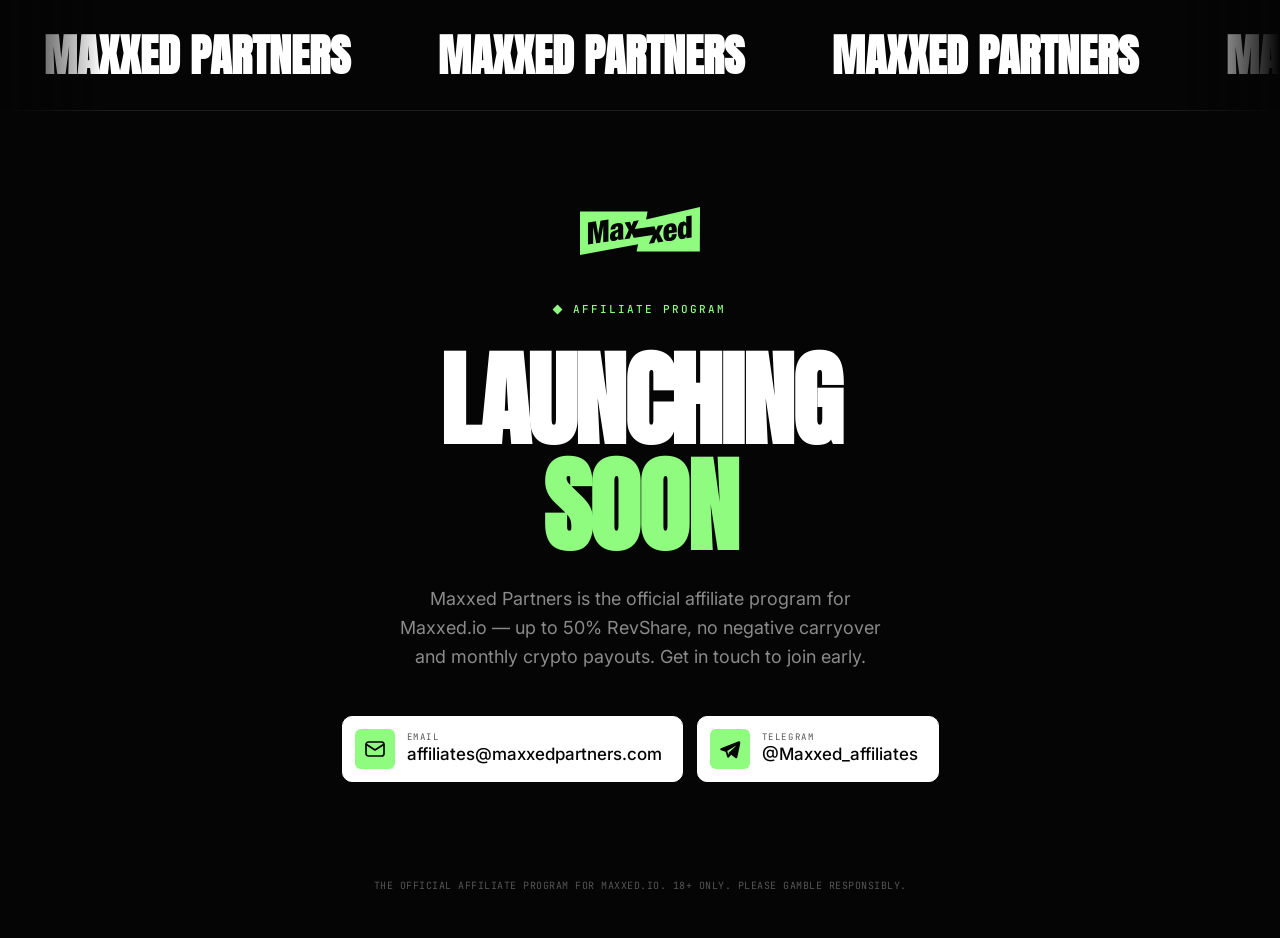
==== commit 000c03ca: "partners: publish a launching-soon page, move the site to /preview The finished site is served from " ====
--- a/partners/index.html
+++ b/partners/index.html
@@ -3,2219 +3,116 @@
 <head>
 <meta charset="utf-8" />
 <meta name="viewport" content="width=device-width, initial-scale=1" />
-<title>Maxxed Partners — Affiliate Program</title>
-<meta name="description" content="Maxxed Partners is the official affiliate program for Maxxed.io — up to 50% RevShare, no negative carryover, monthly crypto payouts. Casino & sport, one deal." />
+<title>Maxxed Partners — Launching soon</title>
+<meta name="description" content="Maxxed Partners, the official affiliate program for Maxxed.io, is launching soon. Up to 50% RevShare, no negative carryover, monthly crypto payouts." />
 <meta name="theme-color" content="#050505" />
 <meta property="og:type" content="website" />
-<meta property="og:title" content="Maxxed Partners — Affiliate Program" />
-<meta property="og:description" content="Up to 50% RevShare. No negative carryover. Monthly crypto payouts. Casino & sport, one deal." />
+<meta property="og:title" content="Maxxed Partners — Launching soon" />
+<meta property="og:description" content="The official affiliate program for Maxxed.io. Launching soon." />
 <link rel="preconnect" href="https://fonts.googleapis.com" />
 <link rel="preconnect" href="https://fonts.gstatic.com" crossorigin />
-<link href="https://fonts.googleapis.com/css2?family=Inter:wght@400;500;700;800;900&family=JetBrains+Mono:wght@400;500;700&family=Anton&display=swap" rel="stylesheet" />
+<link href="https://fonts.googleapis.com/css2?family=Inter:wght@400;500;700;800&family=JetBrains+Mono:wght@400;500;700&family=Anton&display=swap" rel="stylesheet" />
 <style>
-  /* ─── Maxxed Partners — responsive rebuild of the Framer landing ─── */
   @font-face {
     font-family: "PP Right Grotesk Compact Dark";
     src: url("https://framerusercontent.com/assets/MCsGYC4nzIhUPFZcPpY9pBD50.woff2") format("woff2");
     font-display: swap; font-style: normal; font-weight: 800;
   }
-
   :root {
-    --bg:      #050505;
-    --surface: #0e0e0e;
-    --surface2:#171717;
-    --line:    #1c1c1c;
-    --line2:   #262626;
-    --band-alt:#101010;
-    --accent:  #8ffc80;
-    --accent-2:#63ee4f;
-    --accent-ink:#050505;
-    --white:   #ffffff;
-    --dim:     #8a8a8a;
-    --muted:   #555555;
-
+    --bg: #050505; --surface: #0e0e0e; --surface2: #171717;
+    --line: #1c1c1c; --line2: #262626;
+    --accent: #8ffc80; --accent-2: #63ee4f; --accent-ink: #050505;
+    --white: #fff; --dim: #8a8a8a; --muted: #555;
     --display: "PP Right Grotesk Compact Dark", "Anton", "Inter", system-ui, sans-serif;
-    --body:    "Inter", system-ui, -apple-system, Segoe UI, Roboto, sans-serif;
-    --mono:    "JetBrains Mono", ui-monospace, SFMono-Regular, Menlo, monospace;
-
-    --maxw: 1240px;
+    --body: "Inter", system-ui, -apple-system, Segoe UI, Roboto, sans-serif;
+    --mono: "JetBrains Mono", ui-monospace, SFMono-Regular, Menlo, monospace;
     --gutter: clamp(20px, 5vw, 48px);
-    --radius: 18px;
-    --radius-sm: 8px;
   }
-
   * { box-sizing: border-box; margin: 0; padding: 0; }
-  [hidden] { display: none !important; }
-  html { scroll-behavior: smooth; -webkit-text-size-adjust: 100%; }
-  section[id], header[id] { scroll-margin-top: calc(var(--header-h, 0px) + 12px); }
+  html { -webkit-text-size-adjust: 100%; }
   body {
-    font-family: var(--body);
-    background: var(--bg);
-    color: var(--white);
-    line-height: 1.6;
-    /* clip, not hidden: `hidden` makes body a scroll container and breaks
-       position:sticky for the card stack. */
-    overflow-x: clip;
-    -webkit-font-smoothing: antialiased;
+    min-height: 100svh; display: flex; flex-direction: column;
+    font-family: var(--body); background: var(--bg); color: var(--white);
+    line-height: 1.6; overflow-x: clip; -webkit-font-smoothing: antialiased;
   }
-  img, svg, video { display: block; max-width: 100%; }
+  img { display: block; max-width: 100%; }
   a { color: inherit; text-decoration: none; }
   ::selection { background: var(--accent); color: var(--accent-ink); }
 
-  /* ── Typography helpers ── */
-  .eyebrow {
-    font-family: var(--mono);
-    font-size: 11px;
-    letter-spacing: .15em;
-    text-transform: uppercase;
-    color: var(--accent);
-    font-weight: 500;
+  /* ── Ticker ── */
+  .marquee {
+    border-bottom: 1px solid var(--line); background: var(--bg); overflow: hidden;
+    padding-block: clamp(12px, 1.8vw, 20px); flex: none;
+    -webkit-mask-image: linear-gradient(90deg, transparent, #000 8%, #000 92%, transparent);
+            mask-image: linear-gradient(90deg, transparent, #000 8%, #000 92%, transparent);
   }
-  .eyebrow.dim { color: var(--dim); }
-  .display {
-    font-family: var(--display);
-    font-weight: 800;
-    line-height: 1.05;
-    letter-spacing: -0.01em;
-    text-transform: none;
-  }
-  .h2 { font-family: var(--display); font-weight: 800; font-size: clamp(34px, 6vw, 64px); line-height: 1.1; text-transform: uppercase; letter-spacing: -.02em; }
-  .h3 { font-family: var(--display); font-weight: 800; font-size: clamp(22px, 3.4vw, 40px); line-height: 1.15; text-transform: uppercase; }
-  .lead { color: var(--dim); font-size: clamp(15px, 1.6vw, 17px); }
-  .kicker { font-family: var(--mono); font-size: 10px; letter-spacing: .18em; text-transform: uppercase; color: var(--accent); font-weight: 800; }
-  .body-sm { color: var(--dim); font-size: 13px; }
-
-  .wrap { width: 100%; max-width: var(--maxw); margin-inline: auto; padding-inline: var(--gutter); }
-  section { position: relative; }
-  .center { text-align: center; }
-  .dot { width: 7px; height: 7px; background: var(--accent); transform: rotate(45deg); flex: none; }
-
-  /* ── Buttons ── */
-  .btn {
-    display: inline-flex; align-items: center; justify-content: center; gap: 8px;
-    font-family: var(--body); font-weight: 800; font-size: 13px;
-    letter-spacing: .08em; text-transform: uppercase;
-    padding: 14px 22px; border-radius: var(--radius-sm);
-    border: 1px solid transparent; cursor: pointer;
-    transition: transform .15s ease, background .2s ease, border-color .2s ease;
-  }
-  .btn:hover { transform: translateY(-2px); }
-  .btn-primary { background: var(--accent); color: var(--accent-ink); }
-  .btn-primary:hover { background: var(--accent-2); }
-  .btn-ghost { background: var(--surface2); color: var(--white); border-color: var(--line2); }
-  .btn-ghost:hover { border-color: var(--accent); }
-  .btn-block { width: 100%; }
-
-  /* ── Header / top eyebrow row ── */
-  header.top { padding-top: clamp(56px, 9vw, 104px); }
-
-  /* ── HERO ── */
-  .hero-grid {
-    display: grid; grid-template-columns: 1fr 1fr; gap: clamp(40px, 6vw, 80px);
-    align-items: center; padding-block: clamp(40px, 6vw, 60px) clamp(56px, 8vw, 96px);
-  }
-  .hero-badge { display: inline-flex; align-items: center; gap: 14px; margin-bottom: 26px; }
-  .hero h1 { font-family: var(--display); font-weight: 800; font-size: clamp(56px, 10vw, 88px); line-height: 1; margin-bottom: 2px; }
-  .hero-logo { width: min(300px, 68vw); margin: 6px 0 24px; }
-  .hero-logo svg, .hero-logo img { width: 100%; height: auto; }
-  .hero-tag { font-size: clamp(16px, 2vw, 20px); color: var(--white); max-width: 46ch; margin-bottom: 28px; }
-  .hero-cta { display: flex; flex-wrap: wrap; gap: 12px; }
-  .hero-media {
-    aspect-ratio: 1 / 1; width: 100%; border-radius: var(--radius);
-    overflow: hidden; background: var(--surface2); border: 1px solid var(--line);
-  }
-  .hero-media video { width: 100%; height: 100%; object-fit: cover; }
-
-  /* ── Marquee ── */
-  .marquee {
-    /* sticky header: stays in flow, so no spacer is needed under it */
-    position: sticky; top: 0; z-index: 90;
-    /* sits at the very top of the page now, so no top border */
-    border-bottom: 1px solid var(--line);
-    background: var(--bg); overflow: hidden; padding-block: clamp(14px, 2vw, 24px);
-    -webkit-mask-image: linear-gradient(90deg, transparent, #000 8%, #000 92%, transparent);
-    mask-image: linear-gradient(90deg, transparent, #000 8%, #000 92%, transparent);
-  }
-  .marquee-track { display: inline-flex; align-items: center; gap: 40px; white-space: nowrap; animation: scroll 32s linear infinite; }
-  .marquee:hover .marquee-track { animation-play-state: paused; }
-  .marquee-item { display: inline-flex; align-items: center; gap: clamp(24px, 4vw, 44px); font-family: var(--display); font-weight: 800; font-size: clamp(28px, 5vw, 54px); letter-spacing: 0; text-transform: uppercase; color: var(--white); }
-  .marquee-item .dot { width: clamp(12px, 1.6vw, 18px); height: clamp(12px, 1.6vw, 18px); }
-  /* Explicit width: the white SVG has no intrinsic size, so width:auto would
-     collapse to 0 and the text would overlap the mark. */
-  .marquee-item .marquee-mark { height: clamp(24px, 3.4vw, 44px); width: clamp(32px, 4.4vw, 58px); object-fit: contain; flex: none; }
+  .marquee-track { display: inline-flex; align-items: center; white-space: nowrap; animation: scroll 32s linear infinite; }
+  .marquee-item { display: inline-flex; align-items: center; gap: clamp(24px, 4vw, 44px);
+    padding-right: clamp(24px, 4vw, 44px); font-family: var(--display); font-weight: 800;
+    font-size: clamp(24px, 4vw, 44px); text-transform: uppercase; color: var(--white); }
+  .marquee-mark { height: clamp(20px, 2.8vw, 36px); width: auto; flex: none; }
   @keyframes scroll { to { transform: translateX(-50%); } }
 
-  /* ── Generic section spacing ── */
-  .band { padding-block: clamp(64px, 10vw, 120px); }
-  /* every other section sits on a lighter band for separation */
-  .band-alt { background: var(--band-alt); border-block: 1px solid var(--line); }
-  .band-tight { padding-block: clamp(48px, 7vw, 80px); }
-  .section-head { display: flex; flex-direction: column; align-items: center; gap: 16px; text-align: center; margin-bottom: clamp(36px, 6vw, 56px); }
-  .section-head .lead { max-width: 60ch; }
-
-  /* ── Product cards ── */
-  .cards-2 { display: grid; grid-template-columns: 1fr 1fr; gap: 34px; }
-  .prod-card {
-    position: relative; overflow: hidden;
-    background: var(--surface); border: 1px solid var(--line); border-radius: var(--radius);
-    padding: clamp(28px, 3.5vw, 36px);
-  }
-  .prod-card .tag { color: var(--accent); font-family: var(--mono); font-size: 10px; letter-spacing: .18em; text-transform: uppercase; font-weight: 800; }
-  .prod-card h3 { margin: 20px 0 16px; }
-  .prod-card p { color: var(--dim); font-size: 15px; max-width: 44ch; }
-  .stats { display: flex; flex-wrap: wrap; gap: clamp(28px, 5vw, 48px); margin-top: 36px; }
-  .stat .num { font-family: var(--body); font-weight: 800; font-size: clamp(28px, 4vw, 36px); letter-spacing: -.03em; }
-  .stat .lbl { font-family: var(--mono); font-size: 10px; letter-spacing: .15em; text-transform: uppercase; color: var(--dim); }
-  .prod-card .art { position: absolute; right: -8px; bottom: -8px; width: clamp(140px, 24%, 200px); height: auto; opacity: 1; pointer-events: none; z-index: 0; }
-  .prod-card > .tag, .prod-card > h3, .prod-card > .stats { position: relative; z-index: 1; }
-
-  /* ── Commission tiers ── */
-  .tiers { display: grid; grid-template-columns: repeat(3, 1fr); gap: 20px; }
-  .tier {
-    background: var(--surface); border: 1px solid var(--line); border-radius: var(--radius);
-    padding: 40px 32px; text-align: center; display: flex; flex-direction: column; align-items: center; gap: 20px;
-  }
-  .tiers { display: grid; grid-template-columns: repeat(3, 1fr); gap: 20px; }
-  .tier {
-    background: var(--surface); border: 1px solid var(--line); border-radius: var(--radius);
-    padding: 40px 32px; text-align: center; display: flex; flex-direction: column; align-items: center; gap: 20px;
-  }
-  .tier .ring-wrap { position: relative; width: clamp(150px, 42vw, 188px); aspect-ratio: 1 / 1; display: grid; place-items: center; }
-  .tier .ring { width: 100%; height: 100%; overflow: visible; }
-  .tier .ring .track { stroke: var(--line2); }
-  .tier .ring .fill { stroke: var(--accent); filter: drop-shadow(0 0 5px rgba(143,252,128,.45)); }
-  .tier .ring .reveal { transition: stroke-dashoffset 1.5s cubic-bezier(.22,1,.36,1); }
-  .tier .pct { position: absolute; font-family: var(--display); font-weight: 800; font-size: clamp(34px, 5.5vw, 52px); line-height: 1; color: var(--accent); letter-spacing: -.03em; }
-  @media (prefers-reduced-motion: reduce) { .tier .ring .reveal { transition: none; } }
-  .tier .note { color: var(--white); font-size: 13px; }
-  /* ── Commission line graph ── */
-  .lgraph {
-    --graph-bg: #0b0b0b;
-    --graph-grid: #2a2a2a;
-    --graph-text: var(--dim);
-    --graph-line-default: #4a4a4a;
-    --graph-series-color: var(--graph-line-default);
-    display: flex; flex-direction: column; gap: 1em;
-    width: 100%; margin-top: clamp(28px, 4vw, 52px); padding: 1em;
-    background: var(--surface); border: 1px solid var(--line2); border-radius: 1.25em;
-  }
-  .lgraph__top { display: flex; justify-content: space-between; align-items: center; gap: 1em;
-    padding: .5em 1em .25em .75em; flex-wrap: wrap; }
-  .lgraph__title-h { margin: 0; font-family: var(--display); font-weight: 800; text-transform: uppercase;
-    letter-spacing: -.01em; font-size: 1.125em; line-height: 1.2; color: var(--white); }
-  .lgraph__legend { display: flex; flex-wrap: wrap; justify-content: flex-end; align-items: center; gap: 1.5em; }
-  .lgraph__legend-item { display: flex; align-items: center; gap: .4375em; font-family: var(--mono);
-    font-size: .75em; letter-spacing: .12em; text-transform: uppercase; color: var(--dim); }
-  .lgraph__legend-dot { flex: none; width: 1.5em; height: .3125em; border-radius: 50em; background: var(--graph-series-color); }
-  .lgraph__box { background: var(--graph-bg); border-radius: .5em; overflow: hidden; }
-  .lgraph__scroll { border-radius: inherit; overflow-x: auto; }
-  .lgraph__visual { position: relative; width: 100%; min-width: 34em; aspect-ratio: 2; border-radius: inherit; }
-  .lgraph__visual:focus-visible { outline: .125em solid var(--accent); outline-offset: -.125em; }
-  .lgraph__tooltip {
-    position: absolute; top: 50%; left: 50%; z-index: 2; display: flex; flex-flow: column; gap: .25em;
-    min-width: 10em; padding: 1em; border-radius: .875em; white-space: nowrap; pointer-events: none; opacity: 0;
-    color: var(--white); background: #17171a; border: 1px solid var(--line2);
-    transform: translate(-50%, -100%) translateY(-1em); transition: opacity .3s ease;
-  }
-  .lgraph__tooltip[data-graph-tooltip-status="active"] { opacity: 1; }
-  .lgraph__tooltip[data-graph-tooltip-move="true"] {
-    transition: left .8s cubic-bezier(.32,.72,0,1), top .8s cubic-bezier(.32,.72,0,1), opacity .3s ease; }
-  .lgraph__tooltip-label { margin: -.125em 0 .25em; font-size: 1em; font-weight: 500; }
-  .lgraph__tooltip-row { display: flex; justify-content: space-between; align-items: center; gap: 1.5em; font-size: .8125em; }
-  .lgraph__tooltip-series { display: flex; align-items: center; gap: .45em; color: #ffffff80; white-space: nowrap; }
-  .lgraph__tooltip-series-dot { flex: none; width: .5em; height: .5em; border-radius: 50%; background: var(--graph-series-color); }
-  .lgraph__tooltip-value { font-weight: 500; }
-  .lgraph__grid-line { stroke: var(--graph-grid); stroke-width: 2px; stroke-dasharray: 2 10;
-    stroke-linecap: round; vector-effect: non-scaling-stroke; }
-  .lgraph__grid-line.is--baseline { stroke-dasharray: none; }
-  .lgraph__axis-label { fill: var(--graph-text); font-family: var(--mono); font-size: .875em; }
-  .lgraph__line { fill: none; stroke: var(--graph-series-color); stroke-width: 6px;
-    stroke-linecap: round; stroke-linejoin: round; vector-effect: non-scaling-stroke; }
-  .lgraph__marker { fill: var(--graph-bg); stroke: var(--accent); stroke-width: 4px; vector-effect: non-scaling-stroke; }
-  .lgraph__hover[data-graph-hover-status="not-active"] { opacity: 0; }
-  .lgraph__hover-line { stroke: var(--graph-grid); stroke-width: 2px; stroke-linecap: round; vector-effect: non-scaling-stroke; }
-  .lgraph__hover-dot { fill: var(--graph-series-color); stroke: var(--bg); stroke-width: 4px; vector-effect: non-scaling-stroke; }
-  .lgraph__data { display: none; }
-
-  .foot-note { font-family: var(--mono); font-size: 10px; letter-spacing: .05em; text-transform: uppercase; color: var(--dim); text-align: center; margin-top: 28px; }
-
-  /* ── Benefits grid ── */
-  /* ── Sticky card stack (scroll-driven, no JS) ── */
-  .card-stack {
-    --stack-row: 84svh;
-    /* clear the sticky header, otherwise pinned cards slide under it */
-    --stack-top: calc(var(--header-h, 0px) + 2svh);
-    --stack-card-height: calc(var(--stack-row) - var(--stack-top) - 7svh);
-    view-timeline-name: --card-stack;
-    grid-auto-rows: var(--stack-row);
-    width: 100%; max-width: var(--maxw); margin-inline: auto;
-    display: grid; position: relative;
-  }
-  .card-stack__item {
-    transform-origin: 50% 100%;
-    top: var(--stack-top);
-    height: var(--stack-card-height);
-    border-radius: var(--radius);
-    padding: clamp(28px, 4vw, 56px);
-    position: sticky; overflow: hidden;
-    background: var(--surface2); color: var(--white);
-    border: 1px solid var(--line2);
-  }
-  /* Alternating lime / dark keeps the stack on-brand as it tips away */
-  .card-stack__item.is--1, .card-stack__item.is--3, .card-stack__item.is--5 {
-    background: var(--accent); color: var(--accent-ink); border-color: var(--accent);
-  }
-  .card-stack__item-inner { display: flex; flex-flow: column; justify-content: space-between; align-items: stretch; height: 100%; gap: clamp(24px, 4vw, 56px); }
-  .card-stack__item-top { display: grid; grid-template-columns: 1fr 1fr; grid-auto-columns: 1fr; place-items: end start; gap: clamp(16px, 2vw, 32px); }
-  .card-stack__item-h { font-family: var(--display); font-weight: 800; text-transform: uppercase; letter-spacing: -.02em; max-width: 7em; font-size: clamp(28px, 4.4vw, 56px); line-height: .95; margin: 0; }
-  .card-stack__item-p { margin: 0; font-size: clamp(14px, 1.4vw, 16px); line-height: 1.4; opacity: .78; }
-  .card-stack__item-bottom { position: relative; flex: 1; width: 100%; border-radius: 1.25em; display: flex;
-    align-items: center; justify-content: space-between; gap: clamp(16px, 3vw, 48px);
-    padding-inline: clamp(20px, 3.5vw, 56px); padding-block: clamp(10px, 1.6vw, 22px);
-    background: rgba(0,0,0,.10); overflow: hidden; }
-  /* figure on the left, object on the right */
-  /* line-height 1 clips tall display glyphs once the block hides overflow,
-     so give the figure headroom and let it shrink rather than spill */
-  .card-stack__big { order: 1; text-align: left; padding-block: .08em; line-height: 1.08;
-    min-width: 0; flex: 0 1 auto; }
-  .card-stack__art {
-    order: 2; flex: none; height: 128%; width: auto; max-width: 36%; object-fit: contain;
-    pointer-events: none; user-select: none;
-    animation: art-wiggle 4.6s ease-in-out infinite;
-  }
-  @keyframes art-wiggle { 0%, 100% { rotate: -5deg; } 50% { rotate: 5deg; } }
-  @media (prefers-reduced-motion: reduce) { .card-stack__art { animation: none; } }
-  .card-stack__item:not(.is--1):not(.is--3):not(.is--5) .card-stack__item-bottom { background: rgba(255,255,255,.04); }
-  .card-stack__big { font-family: var(--display); font-weight: 800; text-transform: uppercase; font-size: clamp(34px, 6vw, 84px); line-height: 1; letter-spacing: -.04em; text-align: center; padding: 0 .2em; }
-
-  .card-stack__item:nth-child(1) { --stack-i: 1; }
-  .card-stack__item:nth-child(2) { --stack-i: 2; }
-  .card-stack__item:nth-child(3) { --stack-i: 3; }
-  .card-stack__item:nth-child(4) { --stack-i: 4; }
-  .card-stack__item:nth-child(5) { --stack-i: 5; }
-  .card-stack__item:nth-child(6) { --stack-i: 6; }
-  @supports (width: calc(sibling-index() * 1px)) {
-    .card-stack__item { --stack-i: sibling-index(); }
-  }
-  @supports (animation-timeline: view()) {
-    .card-stack__item {
-      animation: card-stack-away linear forwards;
-      animation-timeline: --card-stack;
-      animation-range:
-        exit-crossing calc(var(--stack-i, 1) * var(--stack-row) - 100svh)
-        exit-crossing calc(var(--stack-i, 1) * var(--stack-row) - var(--stack-top));
-    }
-    .card-stack__item:last-of-type { animation: none; }
-  }
-  @keyframes card-stack-away {
-    to { transform: perspective(60em) rotateX(25deg) scale(0.85); filter: brightness(0.45); }
-  }
-  @media (prefers-reduced-motion: reduce) { .card-stack__item { animation: none; } }
-  @media (max-width: 767px) {
-    .card-stack__item-top { grid-template-columns: 1fr; }
-    .card-stack__item-h { max-width: none; }
-  }
-
-  /* ── Steps ── */
-  .steps { display: grid; grid-template-columns: repeat(3, 1fr); gap: 20px; }
-  .step { background: var(--surface); border: 1px solid var(--line); border-radius: var(--radius-sm); padding: 36px; }
-  .step .no { font-family: var(--body); font-weight: 800; font-size: 80px; letter-spacing: -.04em; color: var(--muted); line-height: 1; }
-  .step h3 { font-family: var(--display); font-weight: 800; text-transform: uppercase; font-size: 28px; margin: 22px 0 12px; }
-  .step p { color: var(--dim); font-size: 13px; }
-
-  /* ── Media kit ── */
-  .kit { display: grid; grid-template-columns: repeat(4, 1fr); gap: 20px; }
-  .kit > .kit-card:nth-child(1) { grid-column: span 2; }
-  .kit > .kit-card:nth-child(2), .kit > .kit-card:nth-child(3) { grid-column: span 1; }
-  .kit-card { transition: transform .25s ease, border-color .25s ease; }
-  .kit-card:hover { transform: translateY(-4px); border-color: var(--line2); }
-  .kit-card { background: var(--surface); border: 1px solid var(--line); border-radius: var(--radius-sm); overflow: hidden; }
-  .kit-card .thumb { height: 180px; background: var(--surface2); border-bottom: 1px solid var(--line); position: relative; }
-  .kit-card .thumb img { width: 100%; height: 100%; object-fit: cover; display: block; }
-  /* the diagonal texture is a placeholder for empty thumbs only */
-  .kit-card .thumb:has(img)::after { content: none; }
-  .kit-card .thumb::after { content: ""; position: absolute; inset: 0; background:
-    repeating-linear-gradient(45deg, transparent 0 14px, rgba(143,252,128,.05) 14px 15px); }
-  .kit-card .body { padding: 28px; }
-  .kit-card h3 { font-family: var(--display); font-weight: 800; text-transform: uppercase; font-size: 24px; margin-bottom: 12px; }
-  .kit-card p { color: var(--dim); font-size: 13px; margin-bottom: 20px; }
-  .kit-card .avail { color: var(--accent); font-family: var(--mono); font-size: 10px; letter-spacing: .18em; text-transform: uppercase; font-weight: 800; }
-
-  /* ── Testimonials ── */
-  .quotes { display: grid; grid-template-columns: repeat(3, 1fr); gap: 20px; align-items: start; }
-  .quotes > .quote:nth-child(2) { margin-top: clamp(16px, 3vw, 40px); }
-  .quotes > .quote:nth-child(3) { margin-top: clamp(32px, 6vw, 80px); }
-  .quote { transition: transform .25s ease, border-color .25s ease; }
-  .quote:hover { transform: translateY(-4px); border-color: var(--line2); }
-  .quote { background: var(--surface); border: 1px solid var(--line); border-radius: var(--radius-sm); padding: 32px; display: flex; flex-direction: column; }
-  .quote .mark { font-family: var(--body); font-weight: 900; font-size: 56px; line-height: .5; color: var(--accent); height: 34px; }
-  .quote p { color: var(--dim); font-size: 15px; margin-bottom: 28px; flex: 1; }
-  .quote .who { display: flex; align-items: center; gap: 12px; }
-  .quote .who .av { width: 36px; height: 36px; border-radius: 50%; background: var(--surface2); border: 1px solid var(--line2); flex: none; }
-  .quote .who .name { font-size: 13px; font-weight: 500; }
-  .quote .who .role { font-family: var(--mono); font-size: 10px; letter-spacing: .15em; text-transform: uppercase; color: var(--dim); }
-
-  /* ── Testimonial loop slider ── */
-  .cslider { position: relative; }
-  .cslider-row { width: 100%; margin-top: 2em; margin-bottom: 2.5em; padding-block: 1em; display: flex; position: relative; overflow: clip; }
-  .cslider-list { display: flex; flex-flow: row; justify-content: flex-start; align-items: center; width: 100%; }
-  .cslider-slide { flex: none; padding: .75em; position: relative; transition: opacity .25s cubic-bezier(.77,0,.175,1); cursor: grab; }
-  .cslider-slide:active { cursor: grabbing; }
-  .cslider-row:has(.cslider-slide.active) .cslider-slide:not(.active) { opacity: .45; }
-  .cslider-slide__inner {
-    position: relative; display: flex; flex-direction: column; justify-content: flex-start; align-items: flex-start;
-    width: 22em; max-width: 80vw; gap: 2em; padding: 1.5em;
-    border: 1px solid var(--line2); background: var(--surface); border-radius: var(--radius-sm);
-  }
-  /* lime corner brackets on the active slide */
-  .cslider-slide::after {
-    --size: 1em; --width: 1px; --gap: .125em; --color: var(--accent);
-    content: ''; position: absolute; inset: calc(var(--gap) * -1); z-index: 1; opacity: 0;
-    padding: calc(var(--gap) + var(--width));
-    outline: var(--width) solid var(--color); outline-offset: calc(var(--gap)/-1);
-    mask: conic-gradient(at var(--size) var(--size), #0000 75%, #000 0) 0 0/calc(100% - var(--size)) calc(100% - var(--size)),
-          linear-gradient(#000 0 0) content-box;
-    transition: all .4s cubic-bezier(.65,.05,0,1); pointer-events: none;
-  }
-  .cslider-slide.active::after { outline-offset: calc(-1 * var(--width)); opacity: 1; }
-  .cslider-quote { margin: 0; color: var(--dim); font-size: 15px; line-height: 1.6; }
-  .cslider-meta { display: flex; align-items: center; gap: .75em; }
-  .cslider-av { width: 2.5em; height: 2.5em; border-radius: 100em; overflow: hidden; flex: none;
-    background: var(--surface2); border: 1px solid var(--line2); display: grid; place-items: center;
-    font-family: var(--mono); font-size: 11px; color: var(--accent); }
-  .cslider-av img { width: 100%; height: 100%; object-fit: cover; display: block; }
-  .cslider-name { font-size: 13px; font-weight: 500; color: var(--white); }
-  .cslider-role { font-family: var(--mono); font-size: 10px; letter-spacing: .15em; text-transform: uppercase; color: var(--dim); }
-  .cslider-content { display: flex; justify-content: center; align-items: center; margin-inline: auto; }
-  .cslider-bullets { display: flex; flex-flow: wrap; justify-content: center; align-items: center; gap: .75em; margin: 0; padding: 0; list-style: none; }
-  .cslider-bullet { position: relative; display: flex; width: 2em; height: 2em; padding: 0; border: none; border-radius: 100em;
-    background: transparent; font: inherit; cursor: pointer; }
-  .cslider-bullet:focus { outline: none; }
-  .cslider-bullet::after { content: ''; position: absolute; inset: 2px; border-radius: 100em; z-index: -1;
-    border: 1px solid var(--accent); transition: all .5s cubic-bezier(.65,.05,0,1); }
-  .cslider-bullet:hover::after, .cslider-bullet.active::after, .cslider-bullet:focus::after { inset: -5px; }
-  .cslider-bullet .cslider-av { width: 100%; height: 100%; font-size: 10px; }
-  .cslider-buttons { display: flex; justify-content: center; align-items: center; gap: 1em; margin-top: 2em; }
-  .cslider-btn { display: flex; justify-content: center; align-items: center; width: 3em; height: 3em; padding: 0;
-    color: var(--white); background: var(--surface2); border: 1px solid var(--line2); border-radius: .25em;
-    font: inherit; cursor: pointer; transition: border-color .2s, background .2s; }
-  .cslider-btn:hover { background: var(--surface); border-color: var(--accent); }
-  .cslider-btn.is--prev { transform: rotate(180deg); }
-  .cslider-btn svg { width: 1.25em; height: auto; }
-  @media (max-width: 479px) { .cslider-slide__inner { width: 78vw; } }
-
-  /* ── FAQ ── */
-  .faq { display: block; max-width: 900px; margin-inline: auto; }
-  .faq details { background: transparent; border: 0; border-bottom: 1px solid var(--line2); border-radius: 0; padding: 26px 4px; }
-  .faq details:first-child { border-top: 1px solid var(--line2); }
-  .faq summary { list-style: none; cursor: pointer; display: flex; align-items: center; justify-content: space-between; gap: 16px;
-    font-family: var(--body); font-weight: 600; color: var(--white); font-size: clamp(16px, 2vw, 21px); letter-spacing: -.01em; }
-  .faq summary::-webkit-details-marker { display: none; }
-  .faq summary::after { content: "+"; color: var(--accent); font-family: var(--mono); font-size: 22px; transition: transform .2s ease; flex: none; }
-  .faq details[open] summary::after { transform: rotate(45deg); }
-  .faq details p { color: var(--dim); font-size: 15px; line-height: 1.7; margin-top: 16px; max-width: 72ch; }
-
-  /* ── Apply ── */
-  .apply-grid { display: grid; grid-template-columns: 1fr 1fr; gap: clamp(32px, 5vw, 48px); align-items: start; }
-  .apply-info h2 .green { color: var(--accent); }
-  /* unscoped: the markup lives in .apply-cta, so .apply-info never matched */
-  .display-xl { font-family: var(--display); font-weight: 800; font-size: clamp(48px, 8vw, 104px); line-height: .95; text-transform: uppercase; letter-spacing: -.02em; }
-  .display-xl .green { color: var(--accent); }
-
-  /* ── Highlight-marker heading reveal ──
-     Headings are hidden only while the effect is pending; a failsafe removes
-     that class if GSAP/SplitText never load, so text can never stay invisible. */
-  .marker-pending .h2, .marker-pending .display-xl, .marker-pending .hero h1,
-  .marker-pending .card-stack__item-h, .marker-pending .card-stack__big { visibility: hidden; }
-  [data-highlight-marker-reveal] .highlight-marker-line { width: auto; display: inline-block !important; margin: -0.055em 0px; }
-  .card-stack__item-h .highlight-marker-line { display: table !important; }
-  .highlight-marker-bar { position: absolute; inset: -0.055em 0px; z-index: 1; pointer-events: none; }
-  .contact { display: flex; flex-direction: column; gap: 18px; margin-top: 40px; }
-  .contact .row { display: flex; align-items: baseline; gap: 12px; }
-  .contact .k { font-family: var(--mono); font-size: 10px; letter-spacing: .18em; text-transform: uppercase; color: var(--accent); font-weight: 800; width: 80px; flex: none; }
-  .contact .v { font-size: 13px; }
-
-  .apply-cta { display: flex; flex-direction: column; align-items: center; text-align: center; max-width: 640px; margin-inline: auto; }
-  .apply-cta .lead { margin-inline: auto; }
-  .btn-lg { margin-top: 32px; padding: 18px 40px; font-size: 14px; }
-  /* ── Big copy / open contact buttons ── */
-  .contact-chips { display: flex; flex-wrap: wrap; justify-content: center; gap: 16px; margin-top: clamp(32px, 5vw, 48px); }
-  .chip {
-    display: flex; align-items: center; gap: .75em; cursor: pointer;
-    font: inherit; color: var(--accent-ink); text-align: left;
-    background: #fff; border: 1px solid #fff; border-radius: .625em;
-    padding: .75em 1.25em .75em .75em;
-    transition: border-color .2s ease, background .2s ease, transform .15s ease;
-  }
-  .chip:hover { background: #f1f1f1; border-color: #f1f1f1; transform: translateY(-2px); }
-  .chip-ic {
-    display: grid; place-items: center; flex: none; width: 2.5em; height: 2.5em;
-    padding: .5em; border-radius: .375em; background: var(--accent); color: var(--accent-ink);
-    transition: background .2s ease;
-  }
+  /* ── Main ── */
+  main { flex: 1; display: grid; place-items: center; padding: clamp(40px, 8vw, 96px) var(--gutter); }
+  .inner { width: 100%; max-width: 780px; text-align: center; }
+  .logo { width: min(280px, 62vw); margin: 0 auto clamp(28px, 4vw, 40px); }
+  .eyebrow { display: inline-flex; align-items: center; gap: 12px; font-family: var(--mono);
+    font-size: 11px; letter-spacing: .18em; text-transform: uppercase; color: var(--accent); font-weight: 500; }
+  .dot { width: 7px; height: 7px; background: var(--accent); transform: rotate(45deg); flex: none; }
+  h1 { font-family: var(--display); font-weight: 800; text-transform: uppercase; letter-spacing: -.02em;
+    font-size: clamp(44px, 10vw, 104px); line-height: 1.02; margin: clamp(18px, 3vw, 26px) 0 0; }
+  h1 .green { color: var(--accent); }
+  .lead { color: var(--dim); font-size: clamp(15px, 1.7vw, 18px); max-width: 46ch;
+    margin: clamp(18px, 3vw, 26px) auto 0; }
+  .chips { display: flex; flex-wrap: wrap; justify-content: center; gap: 14px; margin-top: clamp(30px, 5vw, 44px); }
+  .chip { display: flex; align-items: center; gap: .75em; font: inherit; color: var(--accent-ink);
+    background: #fff; border: 1px solid #fff; border-radius: .625em; padding: .75em 1.25em .75em .75em;
+    transition: background .2s ease, transform .15s ease; }
+  .chip:hover { background: #f1f1f1; transform: translateY(-2px); }
+  .chip-ic { display: grid; place-items: center; flex: none; width: 2.5em; height: 2.5em; padding: .5em;
+    border-radius: .375em; background: var(--accent); color: var(--accent-ink); }
   .chip-ic svg { width: 100%; height: auto; display: block; }
-  /* three stacked labels; the wrap is one line tall and slides between them */
-  .chip-text { display: flex; flex-flow: column; align-items: flex-start; justify-content: flex-start;
-    height: 1.2em; font-size: clamp(15px, 2.1vw, 26px); line-height: 1.2; overflow: hidden; }
-  .chip-text span { white-space: nowrap; font-size: 1em; transition: transform .45s cubic-bezier(.65, 0, 0, 1); }
-  @media (hover: hover) {
-    .chip:hover .chip-text span { transform: translate(0, -100%); }
-    .chip:hover .chip-ic { background: var(--accent-2); }
-  }
-  .chip:focus-visible { outline: 2px solid var(--accent); outline-offset: 4px; }
-  .chip:focus-visible .chip-text span { transform: translate(0, -100%); }
-  .chip:focus-visible .chip-ic { background: var(--accent-2); }
-  [data-copy-button="copied"] .chip-ic { background: var(--accent-2) !important; }
-  [data-copy-button="copied"] .chip-text span { transform: translate(0, -200%) !important; }
-  @media (max-width: 479px) { .chip-text { font-size: 15px; } }
-  .contact-center { align-items: center; margin-top: 40px; }
-  .contact-center .row { justify-content: center; }
-  .legal { font-family: var(--mono); font-size: 10px; letter-spacing: .05em; text-transform: uppercase; color: var(--dim); margin-top: 28px; text-align: center; }
-
-  /* ── Footer ── */
-  footer.site { border-top: 1px solid var(--line); padding-block: clamp(40px, 6vw, 56px); }
-  .foot-top { display: flex; align-items: center; justify-content: space-between; gap: 32px; flex-wrap: wrap; }
-  .foot-mark { display: inline-block; width: 96px; flex: none; }
-  .foot-nav { display: flex; flex-wrap: wrap; gap: clamp(18px, 3vw, 34px); }
-  .foot-nav a { font-family: var(--mono); font-size: 12px; letter-spacing: .1em; text-transform: uppercase; color: var(--dim); transition: color .2s ease; }
-  .foot-nav a:hover { color: var(--white); }
-  .foot-legal { margin-top: 28px; font-family: var(--mono); font-size: 11px; letter-spacing: .05em; text-transform: uppercase; color: var(--muted); }
-
-  /* ── Floating nav ── */
-  .navpill { position: fixed; left: 50%; bottom: 20px; transform: translateX(-50%); z-index: 50; padding-inline: 12px; width: max-content; max-width: calc(100vw - 24px); }
-  .navpill-inner {
-    display: flex; align-items: center; gap: clamp(18px, 3vw, 36px);
-    background: rgba(26,26,26,.6); backdrop-filter: blur(10px); -webkit-backdrop-filter: blur(10px);
-    border: 1px solid var(--line2); border-radius: 12px; padding: 14px 18px;
-  }
-  .navpill .mark { width: 40px; flex: none; }
-  .navpill a.link { font-family: var(--mono); font-size: 12px; letter-spacing: .05em; color: #bdbdbd; transition: color .2s ease; }
-  .navpill a.link:hover { color: var(--white); }
-  .navpill .btn { padding: 8px 16px; }
-  @media (max-width: 720px) { .navpill a.link { display: none; } }
-
-  /* ── Responsive breakpoints ── */
-  @media (max-width: 980px) {
-    .hero-grid { grid-template-columns: 1fr; }
-    .hero-media { max-width: 480px; order: -1; }
-    .cards-2 { grid-template-columns: 1fr; }
-    .tiers { grid-template-columns: 1fr; max-width: 480px; margin-inline: auto; }
-    .steps { grid-template-columns: 1fr; max-width: 520px; margin-inline: auto; }
-    .kit { grid-template-columns: 1fr; max-width: 480px; margin-inline: auto; }
-    .kit > .kit-card:nth-child(n) { grid-column: span 1; }
-    .quotes { grid-template-columns: 1fr; max-width: 520px; margin-inline: auto; }
-    .quotes > .quote:nth-child(n) { margin-top: 0; }
-    .faq { grid-template-columns: 1fr; }
-    .apply-grid { grid-template-columns: 1fr; }
-    .foot-grid { flex-direction: column; align-items: flex-start; }
-    .foot-right { align-items: flex-start; text-align: left; }
-  }
-  @media (max-width: 560px) {
-    .field.row2 { grid-template-columns: 1fr; }
-    .stats { gap: 24px; }
-  }
-
-  /* ── Scroll storytelling: reveal-on-scroll + progress bar ──
-     .js-anim is set synchronously on <html> so there is no flash of hidden
-     content when JS is off — without it everything renders normally. */
-  .js-anim .section-head .eyebrow,
-  .js-anim .section-head .lead,
-  .js-anim .prod-card,
-  .js-anim .tier,
-  .js-anim .kit-card,
-  .js-anim .quote,
-  .js-anim .faq details,
-  .js-anim .apply-cta > *:not(.display-xl),
-  .js-anim .hero > *:not(h1) {
-    opacity: 0; transform: translateY(30px);
-    transition: opacity .8s cubic-bezier(.22,1,.36,1), transform .8s cubic-bezier(.22,1,.36,1);
-    transition-delay: var(--d, 0ms);
-  }
-  .js-anim .hero-media { opacity: 0; transform: scale(.95); transition: opacity .9s cubic-bezier(.22,1,.36,1), transform .9s cubic-bezier(.22,1,.36,1); }
-  .js-anim .is-in { opacity: 1 !important; transform: none !important; }
-  .scroll-bar { position: fixed; top: 0; left: 0; height: 3px; width: 100%; transform: scaleX(0); transform-origin: 0 50%; background: var(--accent); z-index: 100; pointer-events: none; will-change: transform; }
-
-  /* ── Number odometer ── */
-  [data-odometer-element] { display: inline-flex; align-items: center; font-variant-numeric: tabular-nums; }
-  [data-odometer-part="mask"], [data-odometer-part="static"] { display: inline-block; overflow: clip; padding: 0.05em; margin: -0.05em; }
-  [data-odometer-part="roller"] { display: block; white-space: pre; text-align: center; will-change: transform; }
-
-  /* ── Scramble-text cursor ── */
-  .cursor { position: fixed; top: 0; left: 0; z-index: 200; pointer-events: none; will-change: transform; }
-  .cursor-dot { position: absolute; top: -4px; left: -4px; width: 8px; height: 8px; border-radius: 50%; background: var(--accent); }
-  .cursor-scramble {
-    position: absolute; top: 12px; left: 14px; opacity: 0;
-    font-family: var(--mono); font-size: 10px; font-weight: 700; letter-spacing: .16em;
-    text-transform: uppercase; color: var(--accent-ink); background: var(--accent);
-    padding: 6px 10px; border-radius: 6px; white-space: nowrap;
-  }
-  @media (hover: hover) and (pointer: fine) {
-    [data-cursor] .cursor-scramble {
-      transition: transform 0.4s cubic-bezier(0.625, 0.05, 0, 1), opacity 0.2s ease 0.1s;
-      transform: translateX(0%) scale(1) rotate(0.001deg);
-    }
-    [data-cursor="active"] .cursor-scramble {
-      transition: transform 0.4s cubic-bezier(0.625, 0.05, 0, 1), opacity 0.2s ease 0s;
-      opacity: 1; transform: translateX(0%) scale(1) rotate(0.001deg);
-    }
-    [data-cursor="active-edge"] .cursor-scramble {
-      transition: transform 0.4s cubic-bezier(0.625, 0.05, 0, 1), opacity 0.2s ease 0s;
-      opacity: 1; transform: translateX(-100%) scale(1) rotate(0.001deg);
-    }
-  }
-  @media (hover: none) and (pointer: coarse) { .cursor { display: none; } }
-  @media (prefers-reduced-motion: reduce) { .cursor { display: none; } }
-  @media (prefers-reduced-motion: reduce) {
-    .js-anim .section-head, .js-anim .prod-card,
-    .js-anim .kit-card, .js-anim .quote, .js-anim .faq details, .js-anim .apply-cta > *,
-    .js-anim .hero > *, .js-anim .hero-media { opacity: 1 !important; transform: none !important; transition: none !important; }
-    .scroll-bar { display: none; }
-  }
-  @media (prefers-reduced-motion: reduce) {
-    .marquee-track { animation: none; }
-    html { scroll-behavior: auto; }
-    .btn:hover { transform: none; }
-  }
+  .chip-txt { display: flex; flex-direction: column; align-items: flex-start; line-height: 1.25; }
+  .chip-k { font-family: var(--mono); font-size: 9px; letter-spacing: .18em; text-transform: uppercase; color: var(--muted); }
+  .chip-v { font-size: clamp(14px, 1.8vw, 17px); font-weight: 500; }
+  footer { flex: none; padding: 0 var(--gutter) clamp(28px, 5vw, 44px); text-align: center; }
+  .legal { font-family: var(--mono); font-size: 10px; letter-spacing: .05em; text-transform: uppercase; color: var(--muted); }
+  @media (prefers-reduced-motion: reduce) { .marquee-track { animation: none; } .chip:hover { transform: none; } }
 </style>
-<script>
-  /* Set synchronously so reveal styles apply before first paint (no flash).
-     Skipped when the visitor prefers reduced motion. */
-  if (!(window.matchMedia && window.matchMedia('(prefers-reduced-motion: reduce)').matches)) {
-    document.documentElement.className += ' js-anim marker-pending';
-    /* Failsafe: if GSAP/SplitText never initialise the marker reveal, drop the
-       class so headings become visible instead of staying hidden forever. */
-    setTimeout(function () {
-      document.documentElement.className =
-        document.documentElement.className.replace(/\bmarker-pending\b/, '');
-    }, 2000);
-  }
-</script>
 </head>
 <body>
-  <div class="scroll-bar" id="scrollBar" aria-hidden="true"></div>
 
-  <!-- ══ MARQUEE ══ -->
   <div class="marquee" aria-hidden="true">
     <div class="marquee-track">
-      <span class="marquee-item">
-        <img class="marquee-mark" src="https://qzrskdcfdtrhdvywwfzk.supabase.co/storage/v1/object/public/assets/maxxed%20white%20svg.svg" alt="" aria-hidden="true" />Maxxed Partners<img class="marquee-mark" src="https://qzrskdcfdtrhdvywwfzk.supabase.co/storage/v1/object/public/assets/maxxed%20white%20svg.svg" alt="" aria-hidden="true" />Maxxed Partners<img class="marquee-mark" src="https://qzrskdcfdtrhdvywwfzk.supabase.co/storage/v1/object/public/assets/maxxed%20white%20svg.svg" alt="" aria-hidden="true" />Maxxed Partners<img class="marquee-mark" src="https://qzrskdcfdtrhdvywwfzk.supabase.co/storage/v1/object/public/assets/maxxed%20white%20svg.svg" alt="" aria-hidden="true" />Maxxed Partners
-      </span>
-      <span class="marquee-item">
-        <img class="marquee-mark" src="https://qzrskdcfdtrhdvywwfzk.supabase.co/storage/v1/object/public/assets/maxxed%20white%20svg.svg" alt="" aria-hidden="true" />Maxxed Partners<img class="marquee-mark" src="https://qzrskdcfdtrhdvywwfzk.supabase.co/storage/v1/object/public/assets/maxxed%20white%20svg.svg" alt="" aria-hidden="true" />Maxxed Partners<img class="marquee-mark" src="https://qzrskdcfdtrhdvywwfzk.supabase.co/storage/v1/object/public/assets/maxxed%20white%20svg.svg" alt="" aria-hidden="true" />Maxxed Partners<img class="marquee-mark" src="https://qzrskdcfdtrhdvywwfzk.supabase.co/storage/v1/object/public/assets/maxxed%20white%20svg.svg" alt="" aria-hidden="true" />Maxxed Partners
-      </span>
+      <span class="marquee-item"><img class="marquee-mark" src="https://qzrskdcfdtrhdvywwfzk.supabase.co/storage/v1/object/public/assets/maxxed%20white%20svg.svg" alt="" />Maxxed Partners<img class="marquee-mark" src="https://qzrskdcfdtrhdvywwfzk.supabase.co/storage/v1/object/public/assets/maxxed%20white%20svg.svg" alt="" />Maxxed Partners<img class="marquee-mark" src="https://qzrskdcfdtrhdvywwfzk.supabase.co/storage/v1/object/public/assets/maxxed%20white%20svg.svg" alt="" />Maxxed Partners<img class="marquee-mark" src="https://qzrskdcfdtrhdvywwfzk.supabase.co/storage/v1/object/public/assets/maxxed%20white%20svg.svg" alt="" />Maxxed Partners</span>
+      <span class="marquee-item"><img class="marquee-mark" src="https://qzrskdcfdtrhdvywwfzk.supabase.co/storage/v1/object/public/assets/maxxed%20white%20svg.svg" alt="" />Maxxed Partners<img class="marquee-mark" src="https://qzrskdcfdtrhdvywwfzk.supabase.co/storage/v1/object/public/assets/maxxed%20white%20svg.svg" alt="" />Maxxed Partners<img class="marquee-mark" src="https://qzrskdcfdtrhdvywwfzk.supabase.co/storage/v1/object/public/assets/maxxed%20white%20svg.svg" alt="" />Maxxed Partners<img class="marquee-mark" src="https://qzrskdcfdtrhdvywwfzk.supabase.co/storage/v1/object/public/assets/maxxed%20white%20svg.svg" alt="" />Maxxed Partners</span>
     </div>
   </div>
 
-  <!-- ══ HERO ══ -->
-  <header class="top" id="top">
-    <div class="wrap">
-      <div class="hero-grid">
-        <div class="hero">
-          <h1>ALL.</h1>
-          <div class="hero-logo" aria-label="Maxxed"><img id="heroLogo" src="assets/logo.svg" alt="Maxxed" width="120" height="48" /></div>
-          <p class="hero-tag" data-cms="hero_tagline">Maxxed Partners is the official affiliate program for Maxxed.io, built around crypto, performance, and long-term partnerships.</p>
-          <div class="hero-cta">
-            <a class="btn btn-primary" href="#apply" data-cms="cta_label">Become a partner</a>
-          </div>
-        </div>
-        <div class="hero-media">
-          <video src="https://framerusercontent.com/assets/wOOj199fLA0yW7AnvAvatTyZI8.mp4" autoplay loop muted playsinline preload="metadata"></video>
-        </div>
+  <main>
+    <div class="inner">
+      <img class="logo" src="assets/logo.svg" alt="Maxxed" width="120" height="48" />
+      <span class="eyebrow"><span class="dot"></span>Affiliate program</span>
+      <h1>Launching<br><span class="green">soon</span></h1>
+      <p class="lead">Maxxed Partners is the official affiliate program for Maxxed.io — up to 50% RevShare, no negative carryover and monthly crypto payouts. Get in touch to join early.</p>
+
+      <div class="chips">
+        <a class="chip" href="mailto:affiliates@maxxedpartners.com">
+          <span class="chip-ic"><svg xmlns="http://www.w3.org/2000/svg" viewBox="0 0 24 24" fill="none" stroke="currentColor" stroke-width="1.7" stroke-linecap="round" stroke-linejoin="round"><rect x="3" y="5" width="18" height="14" rx="2.5"/><path d="m3.5 7.5 8.5 5.5 8.5-5.5"/></svg></span>
+          <span class="chip-txt"><span class="chip-k">Email</span><span class="chip-v">affiliates@maxxedpartners.com</span></span>
+        </a>
+        <a class="chip" href="https://t.me/Maxxed_affiliates" target="_blank" rel="noopener">
+          <span class="chip-ic"><svg xmlns="http://www.w3.org/2000/svg" viewBox="0 0 24 24" fill="currentColor"><path d="M21.94 4.48a1.2 1.2 0 0 0-1.2-.2L2.9 11.36c-.86.34-.83 1.58.04 1.87l4.6 1.53 1.7 5.34c.2.62 1 .8 1.45.3l2.5-2.65 4.63 3.4c.53.4 1.3.1 1.45-.55l3.05-14.4a1.2 1.2 0 0 0-.43-1.14ZM9.2 14.1l8.2-5.03c.18-.11.37.13.22.28l-6.63 6.2a.9.9 0 0 0-.28.55l-.24 2-1.13-3.5a.5.5 0 0 1 .19-.5Z"/></svg></span>
+          <span class="chip-txt"><span class="chip-k">Telegram</span><span class="chip-v">@Maxxed_affiliates</span></span>
+        </a>
       </div>
     </div>
-  </header>
+  </main>
 
-
-  <!-- ══ PRODUCT ══ -->
-  <section class="band" id="products">
-    <div class="wrap">
-      <div class="section-head">
-        <h2 class="h2" data-cms="product_h2">What your players get</h2>
-      </div>
-      <div class="cards-2">
-        <article class="prod-card">
-          <img class="art" data-cms-src="casino_art" alt="" aria-hidden="true" />
-          <span class="tag">Casino</span>
-          <h3 class="h3" data-cms="casino_h3">Slots, live &amp; originals</h3>
-          <div class="stats">
-            <div class="stat"><div class="num" data-cms="casino_stat1_num">5,000+</div><div class="lbl" data-cms="casino_stat1_lbl">Games</div></div>
-            <div class="stat"><div class="num" data-cms="casino_stat2_num">80+</div><div class="lbl" data-cms="casino_stat2_lbl">Providers</div></div>
-            <div class="stat"><div class="num" data-cms="casino_stat3_num">10+</div><div class="lbl" data-cms="casino_stat3_lbl">Originals</div></div>
-          </div>
-        </article>
-        <article class="prod-card">
-          <img class="art" data-cms-src="sport_art" alt="" aria-hidden="true" />
-          <span class="tag">Sport</span>
-          <h3 class="h3" data-cms="sport_h3">Pre-match, live &amp; cash-out</h3>
-          <div class="stats">
-            <div class="stat"><div class="num" data-cms="sport_stat1_num">35+</div><div class="lbl" data-cms="sport_stat1_lbl">Sports</div></div>
-            <div class="stat"><div class="num" data-cms="sport_stat2_num">1,000+</div><div class="lbl" data-cms="sport_stat2_lbl">Markets</div></div>
-            <div class="stat"><div class="num" data-cms="sport_stat3_num">50K+</div><div class="lbl" data-cms="sport_stat3_lbl">Events/mo</div></div>
-          </div>
-        </article>
-      </div>
-    </div>
-  </section>
-
-  <!-- ══ COMMISSION ══ -->
-  <section class="band band-alt" id="commission">
-    <div class="wrap">
-      <div class="section-head">
-        <span class="eyebrow">Commission structure</span>
-        <h2 class="h2" data-cms="commission_h2">Your rate scales with revenue</h2>
-      </div>
-      <div class="tiers">
-        <div class="tier">
-          <div class="ring-wrap">
-            <svg class="ring" viewBox="0 0 220 220" aria-hidden="true">
-              <defs><mask id="mk1"><circle class="reveal" cx="110" cy="110" r="92" fill="none" stroke="#fff" stroke-width="20" pathLength="100" stroke-dasharray="100" stroke-dashoffset="100" stroke-linecap="round" transform="rotate(-90 110 110)"/></mask></defs>
-              <circle class="track" cx="110" cy="110" r="92" fill="none" stroke-width="6" pathLength="100" stroke-dasharray="0.6 2.4" stroke-linecap="round"/>
-              <circle class="fill" cx="110" cy="110" r="92" fill="none" stroke-width="6" pathLength="100" stroke-dasharray="0.6 2.4" stroke-linecap="round" mask="url(#mk1)"/>
-            </svg>
-            <div class="pct" data-cms="tier1_pct">30%</div>
-          </div>
-          <div class="note" data-cms="tier1_note">up to €10,000 / mo net revenue</div>
-        </div>
-        <div class="tier">
-          <div class="ring-wrap">
-            <svg class="ring" viewBox="0 0 220 220" aria-hidden="true">
-              <defs><mask id="mk2"><circle class="reveal" cx="110" cy="110" r="92" fill="none" stroke="#fff" stroke-width="20" pathLength="100" stroke-dasharray="100" stroke-dashoffset="100" stroke-linecap="round" transform="rotate(-90 110 110)"/></mask></defs>
-              <circle class="track" cx="110" cy="110" r="92" fill="none" stroke-width="6" pathLength="100" stroke-dasharray="0.6 2.4" stroke-linecap="round"/>
-              <circle class="fill" cx="110" cy="110" r="92" fill="none" stroke-width="6" pathLength="100" stroke-dasharray="0.6 2.4" stroke-linecap="round" mask="url(#mk2)"/>
-            </svg>
-            <div class="pct" data-cms="tier2_pct">40%</div>
-          </div>
-          <div class="note" data-cms="tier2_note">up to €25,000 / mo net revenue</div>
-        </div>
-        <div class="tier">
-          <div class="ring-wrap">
-            <svg class="ring" viewBox="0 0 220 220" aria-hidden="true">
-              <defs><mask id="mk3"><circle class="reveal" cx="110" cy="110" r="92" fill="none" stroke="#fff" stroke-width="20" pathLength="100" stroke-dasharray="100" stroke-dashoffset="100" stroke-linecap="round" transform="rotate(-90 110 110)"/></mask></defs>
-              <circle class="track" cx="110" cy="110" r="92" fill="none" stroke-width="6" pathLength="100" stroke-dasharray="0.6 2.4" stroke-linecap="round"/>
-              <circle class="fill" cx="110" cy="110" r="92" fill="none" stroke-width="6" pathLength="100" stroke-dasharray="0.6 2.4" stroke-linecap="round" mask="url(#mk3)"/>
-            </svg>
-            <div class="pct" data-cms="tier3_pct">50%</div>
-          </div>
-          <div class="note" data-cms="tier3_note">up to €40,000 / mo net revenue</div>
-        </div>
-      </div>
-            <div class="lgraph" data-line-graph-svg-init data-graph-steps="6"
-           data-graph-curve="exact" data-graph-suffix="%" data-graph-min="0" data-graph-max="60"
-           aria-label="Commission rate against monthly net revenue">
-        <div class="lgraph__top">
-          <div><h3 class="lgraph__title-h">Revshare by monthly net revenue</h3></div>
-          <div data-graph-legend class="lgraph__legend" aria-hidden="true"></div>
-        </div>
-        <div class="lgraph__box">
-          <div class="lgraph__scroll">
-            <div data-graph-visual class="lgraph__visual"></div>
-          </div>
-          <div class="lgraph__data">
-            <div data-graph-series="primary" data-graph-series-color="#8FFC80"
-                 data-graph-series-label="Your rate" data-graph-series-legend="Revshare"></div>
-            <div data-graph-label="€0" data-graph-primary="30" data-graph-tier="1"></div>
-            <div data-graph-label="€10K" data-graph-primary="30" data-graph-tier="1" data-graph-marker></div>
-            <div data-graph-label="€25K" data-graph-primary="40" data-graph-tier="2" data-graph-marker></div>
-            <div data-graph-label="€40K+" data-graph-primary="50" data-graph-tier="3" data-graph-marker></div>
-            <!-- hidden carriers so the Supabase copy rows still have a home -->
-            <span data-cms="tier1_pct" hidden>30%</span>
-            <span data-cms="tier2_pct" hidden>40%</span>
-            <span data-cms="tier3_pct" hidden>50%</span>
-            <span data-cms="tier1_revenue" hidden>€10K</span>
-            <span data-cms="tier2_revenue" hidden>€25K</span>
-            <span data-cms="tier3_revenue" hidden>€40K+</span>
-          </div>
-        </div>
-      </div>
-      <p class="foot-note" data-cms="commission_footnote">* CPA and hybrid deals available on request.</p>
-    </div>
-  </section>
-
-  <!-- ══ WHY PARTNER ══ -->
-  <section class="band" id="why">
-    <div class="wrap">
-      <div class="section-head">
-        <h2 class="h2" data-cms="why_h2">Why partner with Maxxed</h2>
-      </div>
-      <div class="card-stack">
-        <article class="card-stack__item is--1">
-          <div class="card-stack__item-inner">
-            <div class="card-stack__item-top">
-              <h3 class="card-stack__item-h">RevShare that scales</h3>
-              <p class="card-stack__item-p">Rate grows with your players' revenue.</p>
-            </div>
-            <div class="card-stack__item-bottom"><img class="card-stack__art" src="https://qzrskdcfdtrhdvywwfzk.supabase.co/storage/v1/object/public/assets/uJ3NUJnoeeCB-Percent%201.png" alt="" aria-hidden="true" loading="lazy" /><span class="card-stack__big">Up to 50%</span></div>
-          </div>
-        </article>
-        <article class="card-stack__item is--2">
-          <div class="card-stack__item-inner">
-            <div class="card-stack__item-top">
-              <h3 class="card-stack__item-h">Negative carryover</h3>
-              <p class="card-stack__item-p">A bad month never rolls into the next. Every month starts clean.</p>
-            </div>
-            <div class="card-stack__item-bottom"><img class="card-stack__art" src="https://qzrskdcfdtrhdvywwfzk.supabase.co/storage/v1/object/public/assets/aca8484b-7fd5-41c2-98ed-6f2420f23a30.png" alt="" aria-hidden="true" loading="lazy" /><span class="card-stack__big">Zero</span></div>
-          </div>
-        </article>
-        <article class="card-stack__item is--3">
-          <div class="card-stack__item-inner">
-            <div class="card-stack__item-top">
-              <h3 class="card-stack__item-h">Crypto payouts</h3>
-              <p class="card-stack__item-p">Paid every month, straight to your wallet. No fiat delays.</p>
-            </div>
-            <div class="card-stack__item-bottom"><img class="card-stack__art" src="https://qzrskdcfdtrhdvywwfzk.supabase.co/storage/v1/object/public/assets/Fds6aJ0u8GNg-Calendar%201.png" alt="" aria-hidden="true" loading="lazy" /><span class="card-stack__big">Monthly</span></div>
-          </div>
-        </article>
-        <article class="card-stack__item is--4">
-          <div class="card-stack__item-inner">
-            <div class="card-stack__item-top">
-              <h3 class="card-stack__item-h">Casino + sport</h3>
-              <p class="card-stack__item-p">One link, both products. Earn on every player, whatever they play.</p>
-            </div>
-            <div class="card-stack__item-bottom"><img class="card-stack__art" src="https://qzrskdcfdtrhdvywwfzk.supabase.co/storage/v1/object/public/assets/Z2suMHBZHbqj-Basketball%201.png" alt="" aria-hidden="true" loading="lazy" /><span class="card-stack__big">2-in-1</span></div>
-          </div>
-        </article>
-        <article class="card-stack__item is--5">
-          <div class="card-stack__item-inner">
-            <div class="card-stack__item-top">
-              <h3 class="card-stack__item-h">Real-time dashboard</h3>
-              <p class="card-stack__item-p">Clicks, signups, deposits and revenue — tracked as it happens.</p>
-            </div>
-            <div class="card-stack__item-bottom"><img class="card-stack__art" src="https://qzrskdcfdtrhdvywwfzk.supabase.co/storage/v1/object/public/assets/ZiUbFzm7pzFa-Compass%202.png" alt="" aria-hidden="true" loading="lazy" /><span class="card-stack__big">Live</span></div>
-          </div>
-        </article>
-        <article class="card-stack__item is--6">
-          <div class="card-stack__item-inner">
-            <div class="card-stack__item-top">
-              <h3 class="card-stack__item-h">Dedicated manager</h3>
-              <p class="card-stack__item-p">A real person who knows your account and answers fast.</p>
-            </div>
-            <div class="card-stack__item-bottom"><img class="card-stack__art" src="https://qzrskdcfdtrhdvywwfzk.supabase.co/storage/v1/object/public/assets/FpQEKyVvGTiC-Chat%202.png" alt="" aria-hidden="true" loading="lazy" /><span class="card-stack__big">1:1</span></div>
-          </div>
-        </article>
-      </div>
-    </div>
-  </section>
-
-  <!-- ══ MEDIA KIT ══ -->
-  <section class="band band-alt" id="mediakit">
-    <div class="wrap">
-      <div class="section-head">
-        <span class="eyebrow">Affiliate media kit</span>
-        <h2 class="h2" data-cms="mediakit_h2">Everything you need to promote</h2>
-      </div>
-      <div class="kit">
-        <div class="kit-card"><div class="thumb"><img src="https://qzrskdcfdtrhdvywwfzk.supabase.co/storage/v1/object/public/assets/maxxed%20uploads/banners.png" alt="" loading="lazy" /></div><div class="body"><h3>Banners &amp; display</h3><p>All standard IAB sizes, static and animated. Casino, sport and event-based.</p></div></div>
-        <div class="kit-card"><div class="thumb"><img src="https://qzrskdcfdtrhdvywwfzk.supabase.co/storage/v1/object/public/assets/maxxed%20uploads/logos%20and%20brandback.png" alt="" loading="lazy" /></div><div class="body"><h3>Logos &amp; brand pack</h3><p>Logos, wordmarks and color guidance in SVG and PNG. Light and dark.</p></div></div>
-        <div class="kit-card"><div class="thumb"><img src="https://qzrskdcfdtrhdvywwfzk.supabase.co/storage/v1/object/public/assets/maxxed%20uploads/social%20templates.png" alt="" loading="lazy" /></div><div class="body"><h3>Social templates</h3><p>Story, post and Telegram formats — editable, ready to drop your first link into.</p></div></div>
-      </div>
-    </div>
-  </section>
-
-  <!-- ══ TESTIMONIALS ══ -->
-  <section class="band" id="partners-say">
-    <div class="wrap">
-      <div class="section-head">
-        <span class="eyebrow">What partners say</span>
-        <h2 class="h2" data-cms="reviews_h2">Proven, not promised</h2>
-        </div>
-      </div>
-      <div class="cslider" id="reviews" data-cslider="wrapper" data-slider-autoplay="true" data-slider-autoplay-duration="4" aria-label="Testimonials">
-        <div class="cslider-content">
-          <ul class="cslider-bullets" role="tablist" data-cslider="bullets">
-          <li><button class="cslider-bullet" data-cslider="bullet" role="tab" aria-selected="false" aria-label="Testimonial 1"><span class="cslider-av">MB</span></button></li>
-          <li><button class="cslider-bullet" data-cslider="bullet" role="tab" aria-selected="false" aria-label="Testimonial 2"><span class="cslider-av">TA</span></button></li>
-          <li><button class="cslider-bullet" data-cslider="bullet" role="tab" aria-selected="false" aria-label="Testimonial 3"><span class="cslider-av">S</span></button></li>
-          </ul>
-        </div>
-        <div class="cslider-row">
-          <div class="cslider-list" data-cslider="list" role="group" aria-label="slides">
-          <div class="cslider-slide" data-cslider="slide">
-            <div class="cslider-slide__inner">
-              <p class="cslider-quote">The 50% tier is the real deal — no negative carryover means a slow month never eats into the next. First affiliate program I trust with sportsbook traffic.</p>
-              <div class="cslider-meta">
-                <span class="cslider-av">MB</span>
-                <span><span class="cslider-name">Media buyer</span><br><span class="cslider-role">LATAM · Sport</span></span>
-              </div>
-            </div>
-          </div>
-          <div class="cslider-slide" data-cslider="slide">
-            <div class="cslider-slide__inner">
-              <p class="cslider-quote">One link for casino and sport, and a manager who actually replies. My community converts and the dashboard shows every deposit in real time.</p>
-              <div class="cslider-meta">
-                <span class="cslider-av">TA</span>
-                <span><span class="cslider-name">Telegram admin</span><br><span class="cslider-role">Crypto community</span></span>
-              </div>
-            </div>
-          </div>
-          <div class="cslider-slide" data-cslider="slide">
-            <div class="cslider-slide__inner">
-              <p class="cslider-quote">Payouts land on time, in crypto, every month. The creatives are on-brand out of the box so I spend my time driving traffic, not making banners.</p>
-              <div class="cslider-meta">
-                <span class="cslider-av">S</span>
-                <span><span class="cslider-name">Streamer</span><br><span class="cslider-role">Casino content</span></span>
-              </div>
-            </div>
-          </div>
-          </div>
-        </div>
-        <div class="cslider-content">
-          <div class="cslider-buttons">
-            <button class="cslider-btn is--prev" data-cslider="prev-button" aria-label="Previous testimonial"><svg xmlns="http://www.w3.org/2000/svg" viewBox="0 0 24 24" fill="none"><path d="M14 19L21 12L14 5" stroke="currentColor" stroke-miterlimit="10"/><path d="M21 12H2" stroke="currentColor" stroke-miterlimit="10"/></svg></button>
-            <button class="cslider-btn" data-cslider="next-button" aria-label="Next testimonial"><svg xmlns="http://www.w3.org/2000/svg" viewBox="0 0 24 24" fill="none"><path d="M14 19L21 12L14 5" stroke="currentColor" stroke-miterlimit="10"/><path d="M21 12H2" stroke="currentColor" stroke-miterlimit="10"/></svg></button>
-          </div>
-        </div>
-      </div>
-  </section>
-
-  <!-- ══ FAQ ══ -->
-  <section class="band band-alt" id="faq">
-    <div class="wrap">
-      <div class="section-head">
-        <span class="eyebrow">FAQ</span>
-        <h2 class="h2" data-cms="faq_h2">Good to know</h2>
-      </div>
-      <div class="faq" id="faqlist">
-        <details open><summary>How can I become your partner?</summary><p>Sign up and log in to your affiliate account, choose the promotional materials, and generate your unique tracking link. Share the promo on your traffic sources — that's it!</p></details>
-        <details><summary>How fast is approval?</summary><p>We review applications within 24 hours.</p></details>
-        <details><summary>How is my commission calculated?</summary><p>Your commission is calculated on a Revenue Share model. Formula: Commission = (Total Bets − Player Wins − Bonuses − Admin Fees) × Your Deal Percentage.</p></details>
-        <details><summary>When and how do I get paid?</summary><p>Monthly, in crypto, straight to your wallet.</p></details>
-        <details><summary>How long is the cookie duration?</summary><p>The cookie duration is 30 days from the last click.</p></details>
-        <details><summary>Is there a minimum traffic requirement?</summary><p>No minimum to join.</p></details>
-      </div>
-    </div>
-  </section>
-
-  <!-- ══ APPLY ══ -->
-  <section class="band" id="apply">
-    <div class="wrap">
-      <div class="apply-cta">
-        <span class="eyebrow" style="display:inline-flex;align-items:center;gap:12px;margin-bottom:20px;"><span class="dot"></span>Become a partner</span>
-        <div class="display-xl">Apply in<br><span class="green">2 minutes</span></div>
-        <p class="lead" style="margin-top:24px;max-width:46ch;" data-cms="apply_line">Tell us about your traffic. We'll review and get back to you within 24 hours.</p>
-        <a class="btn btn-primary btn-lg" id="registerCta" href="#" target="_blank" rel="noopener">Become a partner</a>
-        <div class="contact-chips">
-          <button type="button" class="chip" id="emailChip" data-copy-button data-copy-email
-                  aria-label="Copy email to clipboard">
-            <span class="chip-ic"><svg xmlns="http://www.w3.org/2000/svg" viewBox="0 0 24 24" fill="none" stroke="currentColor" stroke-width="1.7" stroke-linecap="round" stroke-linejoin="round"><rect x="3" y="5" width="18" height="14" rx="2.5"/><path d="m3.5 7.5 8.5 5.5 8.5-5.5"/></svg></span>
-            <span class="chip-text">
-              <span data-copy-email-element data-cms="contact_email">affiliates@maxxedpartners.com</span>
-              <span>Click to copy email</span>
-              <span>Copied to clipboard!</span>
-            </span>
-          </button>
-          <a class="chip" id="tgChip" href="https://t.me/Maxxed_affiliates" target="_blank" rel="noopener">
-            <span class="chip-ic"><svg xmlns="http://www.w3.org/2000/svg" viewBox="0 0 24 24" fill="currentColor"><path d="M21.94 4.48a1.2 1.2 0 0 0-1.2-.2L2.9 11.36c-.86.34-.83 1.58.04 1.87l4.6 1.53 1.7 5.34c.2.62 1 .8 1.45.3l2.5-2.65 4.63 3.4c.53.4 1.3.1 1.45-.55l3.05-14.4a1.2 1.2 0 0 0-.43-1.14ZM9.2 14.1l8.2-5.03c.18-.11.37.13.22.28l-6.63 6.2a.9.9 0 0 0-.28.55l-.24 2-1.13-3.5a.5.5 0 0 1 .19-.5Z"/></svg></span>
-            <span class="chip-text">
-              <span data-cms="contact_telegram">@Maxxed_affiliates</span>
-              <span>Open in Telegram</span>
-              <span>Open in Telegram</span>
-            </span>
-          </a>
-        </div>
-        <p class="legal">By applying you agree to the partner terms. 18+. Please gamble responsibly.</p>
-      </div>
-    </div>
-  </section>
-
-  <!-- ══ FOOTER ══ -->
-  <footer class="site">
-    <div class="wrap">
-      <div class="foot-top">
-        <a href="#top" class="foot-mark" aria-label="Maxxed"><img src="assets/mark.svg" alt="Maxxed" width="96" height="80" /></a>
-        <nav class="foot-nav" aria-label="Footer">
-          <a href="#products">Product</a>
-          <a href="#commission">Commission</a>
-          <a href="#mediakit">Media kit</a>
-          <a href="#faq">FAQ</a>
-          <a href="#" id="termsLink">T&amp;C</a>
-        </nav>
-      </div>
-      <p class="foot-legal" data-cms="footer_legal">The official affiliate program for Maxxed.io. 18+ only. Please gamble responsibly. Program terms apply.</p>
-    </div>
+  <footer>
+    <p class="legal">The official affiliate program for Maxxed.io. 18+ only. Please gamble responsibly.</p>
   </footer>
-
-  <!-- ══ FLOATING NAV ══ -->
-  <nav class="navpill" aria-label="Primary">
-    <div class="navpill-inner">
-      <a href="#top" class="mark" aria-label="Maxxed — top"><img src="assets/mark.svg" alt="Maxxed" width="40" height="33" /></a>
-      <a class="link" href="#products">Products</a>
-      <a class="link" href="#commission">Commission</a>
-      <a class="link" href="#mediakit">Media kit</a>
-      <a class="link" href="#faq">FAQ</a>
-      <a class="btn btn-primary" href="#apply">Apply</a>
-    </div>
-  </nav>
-
-  <script>
-  /* Maxxed Partners CMS — content is read live from Supabase (project "maxxed").
-     Your client edits it in the Supabase dashboard: Table Editor (copy / reviews /
-     faqs) and Storage (assets bucket for logos). No redeploy needed. */
-  (function () {
-    var SUPABASE_URL = 'https://qzrskdcfdtrhdvywwfzk.supabase.co';
-    var SUPABASE_ANON_KEY = 'sb_publishable_LlrpYAOKRQJmswXgeQouWw_qzTbhQrm';
-    if (!SUPABASE_URL || !SUPABASE_ANON_KEY) return;
-
-    var H = { apikey: SUPABASE_ANON_KEY, Authorization: 'Bearer ' + SUPABASE_ANON_KEY };
-    function api(path) {
-      return fetch(SUPABASE_URL + '/rest/v1/' + path, { headers: H, cache: 'no-store' })
-        .then(function (r) { return r.ok ? r.json() : Promise.reject(r.status); });
-    }
-
-    api('copy?select=key,value').then(function (rows) {
-      var map = {}; rows.forEach(function (r) { map[r.key] = r.value; }); applyCopy(map);
-    }).catch(function () {}).then(function () {
-      /* Copy is final now (or failed). Signal the odometer so it builds its
-         rollers from the real numbers instead of racing this write. */
-      document.dispatchEvent(new CustomEvent('cms:ready'));
-    });
-
-    /* Empty table => the section is removed from the page, so the client can
-       turn Reviews / FAQ off from Supabase alone. A failed request keeps the
-       built-in content instead, so a network blip never blanks the page. */
-    api('reviews?select=quote,name,role,avatar&order=sort.asc').then(function (rows) {
-      if (rows && rows.length) renderReviews(rows); else hideSection('partners-say');
-    }).catch(function () {}).then(function () {
-      /* slides are final; the loop can measure them now */
-      document.dispatchEvent(new CustomEvent('reviews:ready'));
-    });
-
-    api('faqs?select=question,answer&order=sort.asc').then(function (rows) {
-      if (rows && rows.length) renderFaqs(rows); else hideSection('faq');
-    }).catch(function () {});
-
-    function hideSection(id) {
-      var s = document.getElementById(id);
-      if (s) s.hidden = true;
-      /* drop any nav link that would jump to a section that is no longer there */
-      document.querySelectorAll('a[href="#' + id + '"]').forEach(function (a) { a.hidden = true; });
-    }
-
-    function applyCopy(map) {
-      Object.keys(map).forEach(function (key) {
-        var val = map[key]; if (val == null) return; val = String(val);
-        if (key === 'registration_url') { if (val) setHref('registerCta', val); return; }
-        if (key === 'terms_url') { if (val) setHref('termsLink', val); return; }
-        if (key === 'contact_email' && val.trim()) {
-          var ec = document.getElementById('emailChip');
-          if (ec) ec.setAttribute('data-copy-email', val.trim());
-        }
-        if (key === 'contact_telegram' && val.trim()) { setHref('tgChip', 'https://t.me/' + val.trim().replace(/^@/, '')); }
-        if (key === 'hero_logo') { if (val) { var l = document.getElementById('heroLogo'); if (l) l.src = val; } return; }
-        if (key === 'footer_mark') {
-          if (val) document.querySelectorAll('.foot-mark img, .navpill .mark img').forEach(function (im) { im.src = val; });
-          return;
-        }
-        if (!val.trim()) return;
-        document.querySelectorAll('[data-cms="' + key + '"]').forEach(function (el) { el.textContent = val; });
-      });
-      document.querySelectorAll('[data-cms-src]').forEach(function (im) {
-        var k = im.getAttribute('data-cms-src'); if (map[k]) im.setAttribute('src', map[k]);
-      });
-    }
-    function setHref(id, url) { var el = document.getElementById(id); if (el) el.setAttribute('href', url); }
-
-    function avatarEl(url, name) {
-      var el = document.createElement('span'); el.className = 'cslider-av';
-      if (url) {
-        var img = document.createElement('img'); img.src = url; img.alt = ''; img.loading = 'lazy';
-        el.appendChild(img);
-      } else {
-        el.textContent = (name || '').split(/\s+/).map(function (w) { return w.charAt(0); })
-          .join('').slice(0, 2).toUpperCase();
-      }
-      return el;
-    }
-
-    function renderReviews(rows) {
-      var wrap = document.getElementById('reviews'); if (!wrap) return;
-      var list = wrap.querySelector('[data-cslider="list"]');
-      var bullets = wrap.querySelector('[data-cslider="bullets"]');
-      if (!list || !bullets) return;
-      list.textContent = ''; bullets.textContent = '';
-
-      rows.forEach(function (r, i) {
-        var quote = (r.quote || '').trim(), name = (r.name || '').trim();
-        var role = (r.role || '').trim(), av = (r.avatar || '').trim();
-
-        var slide = document.createElement('div');
-        slide.className = 'cslider-slide'; slide.setAttribute('data-cslider', 'slide');
-        var inner = document.createElement('div'); inner.className = 'cslider-slide__inner';
-        var p = document.createElement('p'); p.className = 'cslider-quote'; p.textContent = quote;
-        inner.appendChild(p);
-        var meta = document.createElement('div'); meta.className = 'cslider-meta';
-        meta.appendChild(avatarEl(av, name));
-        var who = document.createElement('span');
-        var nm = document.createElement('span'); nm.className = 'cslider-name'; nm.textContent = name;
-        who.appendChild(nm); who.appendChild(document.createElement('br'));
-        var rl = document.createElement('span'); rl.className = 'cslider-role'; rl.textContent = role;
-        who.appendChild(rl);
-        meta.appendChild(who); inner.appendChild(meta); slide.appendChild(inner);
-        list.appendChild(slide);
-
-        var li = document.createElement('li');
-        var btn = document.createElement('button');
-        btn.className = 'cslider-bullet'; btn.type = 'button';
-        btn.setAttribute('data-cslider', 'bullet'); btn.setAttribute('role', 'tab');
-        btn.setAttribute('aria-selected', 'false');
-        btn.setAttribute('aria-label', 'Testimonial ' + (i + 1));
-        btn.appendChild(avatarEl(av, name));
-        li.appendChild(btn); bullets.appendChild(li);
-      });
-    }
-
-    function renderFaqs(rows) {
-      var wrap = document.getElementById('faqlist'); if (!wrap) return; wrap.textContent = '';
-      rows.forEach(function (r, i) {
-        var d = document.createElement('details'); if (i === 0) d.open = true;
-        var s = document.createElement('summary'); s.textContent = (r.question || '').trim(); d.appendChild(s);
-        var p = document.createElement('p'); p.textContent = (r.answer || '').trim(); d.appendChild(p);
-        wrap.appendChild(d);
-      });
-      if (window.__revealScan) window.__revealScan();
-    }
-  })();
-  </script>
-
-
-  <script>
-  /* Scroll storytelling: staggered reveal-on-scroll + top progress bar. */
-  (function () {
-    var root = document.documentElement;
-    if (root.className.indexOf('js-anim') === -1) return;
-
-    var SEL = '.section-head .eyebrow, .section-head .lead, .prod-card, .tier, .kit-card, .faq details, .apply-cta > *:not(.display-xl), .hero > *:not(h1), .hero-media';
-    var items = [].slice.call(document.querySelectorAll(SEL));
-
-    /* Stagger siblings so grids cascade instead of popping in together. */
-    var seen = new Map();
-    items.forEach(function (el) {
-      var p = el.parentNode;
-      var i = seen.get(p) || 0;
-      seen.set(p, i + 1);
-      el.style.setProperty('--d', Math.min(i * 90, 450) + 'ms');
-    });
-
-    function show(el) { el.classList.add('is-in'); }
-
-    if (!('IntersectionObserver' in window)) {
-      items.forEach(show);
-      window.__revealScan = function () { [].slice.call(document.querySelectorAll(SEL)).forEach(show); };
-      return;
-    }
-    var io = new IntersectionObserver(function (entries) {
-      entries.forEach(function (e) { if (e.isIntersecting) { show(e.target); io.unobserve(e.target); } });
-    }, { threshold: 0.15, rootMargin: '0px 0px -8% 0px' });
-    items.forEach(function (el) { io.observe(el); });
-
-    /* Reviews/FAQ replace their DOM once Supabase answers, so those fresh nodes
-       were never observed and stayed at opacity 0. Let renderers re-scan. */
-    window.__revealScan = function () {
-      var fresh = [].slice.call(document.querySelectorAll(SEL)).filter(function (el) {
-        return !el.classList.contains('is-in');
-      });
-      var s2 = new Map();
-      fresh.forEach(function (el) {
-        var pa = el.parentNode; var i = s2.get(pa) || 0; s2.set(pa, i + 1);
-        el.style.setProperty('--d', Math.min(i * 90, 450) + 'ms');
-        io.observe(el);
-      });
-      requestAnimationFrame(function () {
-        fresh.forEach(function (el) {
-          var r = el.getBoundingClientRect();
-          if (r.top < window.innerHeight * 0.9) { show(el); io.unobserve(el); }
-        });
-      });
-    };
-
-    /* Anything already in view on load (the hero) reveals immediately. */
-    requestAnimationFrame(function () {
-      items.forEach(function (el) {
-        var r = el.getBoundingClientRect();
-        if (r.top < window.innerHeight * 0.9) { show(el); io.unobserve(el); }
-      });
-    });
-
-    /* Top progress bar */
-    var bar = document.getElementById('scrollBar');
-    if (bar) {
-      var ticking = false;
-      var update = function () {
-        var h = document.documentElement.scrollHeight - window.innerHeight;
-        var p = h > 0 ? Math.min(window.scrollY / h, 1) : 0;
-        bar.style.transform = 'scaleX(' + p + ')';
-        ticking = false;
-      };
-      window.addEventListener('scroll', function () {
-        if (!ticking) { ticking = true; requestAnimationFrame(update); }
-      }, { passive: true });
-      update();
-    }
-  })();
-  </script>
-
-  <div class="cursor" data-cursor aria-hidden="true">
-    <span class="cursor-dot"></span>
-    <span class="cursor-scramble"><span data-cursor-text-target></span></span>
-  </div>
-
-  <script src="https://cdn.jsdelivr.net/npm/gsap@3.15/dist/gsap.min.js"></script>
-  <script src="https://cdn.jsdelivr.net/npm/gsap@3.15/dist/ScrambleTextPlugin.min.js"></script>
-  <script src="https://cdn.jsdelivr.net/npm/gsap@3.15/dist/ScrollTrigger.min.js"></script>
-  <script src="https://cdn.jsdelivr.net/npm/gsap@3.15/dist/SplitText.min.js"></script>
-  <script src="https://cdn.jsdelivr.net/npm/gsap@3.15/dist/Draggable.min.js"></script>
-  <script src="https://cdn.jsdelivr.net/npm/gsap@3.15/dist/CustomEase.min.js"></script>
-  <script src="https://cdn.jsdelivr.net/npm/gsap@3.15/dist/InertiaPlugin.min.js"></script>
-  <script>
-  /* Scramble-text cursor. Uses GSAP + ScrambleTextPlugin when they load, and
-     falls back to a self-contained tween/scramble if the CDN is unavailable. */
-  function initScrambleTextCursor() {
-    var cursor = document.querySelector('[data-cursor]');
-    var textTarget = document.querySelector('[data-cursor-text-target]');
-    if (!cursor || !textTarget) return;
-    if (!window.matchMedia('(hover: hover) and (pointer: fine)').matches) return;
-    if (window.matchMedia('(prefers-reduced-motion: reduce)').matches) return;
-
-    var CHARS = 'XYZxy#&@0$€£';
-    var mouseX = 0, mouseY = 0, hasMouseMoved = false, activeHoverItem = null;
-
-    /* Label the things worth hovering, so the markup stays clean. */
-    function tag(sel, text) {
-      document.querySelectorAll(sel).forEach(function (el) {
-        if (el.hasAttribute('data-cursor-hover')) return;
-        el.setAttribute('data-cursor-hover', '');
-        el.setAttribute('data-cursor-text', typeof text === 'function' ? text(el) : text);
-      });
-    }
-    var txt = function (sel, fallback) {
-      return function (el) { var n = el.querySelector(sel); return n ? n.textContent.trim() : fallback; };
-    };
-    tag('.prod-card', txt('.tag', 'Explore'));
-    tag('.tier', txt('.pct', 'Revshare'));
-    tag('.lgraph', 'Graph');
-    tag('.card-stack__item', txt('.card-stack__big', 'Why us'));
-    tag('.kit-card', 'Assets');
-    tag('.quote', 'Partner');
-    tag('.faq details', 'Open');
-    tag('.contact-chips .chip', txt('.chip-k', 'Contact'));
-    tag('.hero-media', 'Maxxed');
-    tag('.btn', 'Apply');
-
-    var hasGsap = !!window.gsap;
-    var hasScramble = false;
-    if (hasGsap && window.ScrambleTextPlugin) {
-      try { gsap.registerPlugin(window.ScrambleTextPlugin); hasScramble = true; } catch (e) {}
-    }
-
-    var xTo, yTo;
-    if (hasGsap) {
-      xTo = gsap.quickTo(cursor, 'x', { duration: 0.4, ease: 'power3.out' });
-      yTo = gsap.quickTo(cursor, 'y', { duration: 0.4, ease: 'power3.out' });
-    } else {
-      var cx = 0, cy = 0;
-      (function loop() {
-        cx += (mouseX - cx) * 0.18; cy += (mouseY - cy) * 0.18;
-        cursor.style.transform = 'translate3d(' + cx.toFixed(2) + 'px,' + cy.toFixed(2) + 'px,0)';
-        requestAnimationFrame(loop);
-      })();
-      xTo = yTo = function () {};
-    }
-
-    var timer = null;
-    function setText(text) {
-      if (hasScramble) {
-        gsap.to(textTarget, { duration: 0.6, overwrite: 'auto', scrambleText: { text: text, chars: CHARS, speed: 1.2 } });
-        return;
-      }
-      clearInterval(timer);
-      if (!text) { textTarget.textContent = ''; return; }
-      var frame = 0, total = 14;
-      timer = setInterval(function () {
-        frame++;
-        var settled = Math.floor(text.length * (frame / total)), out = '';
-        for (var i = 0; i < text.length; i++) {
-          out += i < settled ? text.charAt(i) : CHARS.charAt(Math.floor(Math.random() * CHARS.length));
-        }
-        textTarget.textContent = out;
-        if (frame >= total) { clearInterval(timer); textTarget.textContent = text; }
-      }, 28);
-    }
-
-    function updateCursor() {
-      var under = document.elementFromPoint(mouseX, mouseY);
-      var hoverItem = under && under.closest ? under.closest('[data-cursor-hover]') : null;
-      var isEdge = mouseX + 180 >= window.innerWidth;
-      cursor.setAttribute('data-cursor', hoverItem ? (isEdge ? 'active-edge' : 'active') : '');
-      if (hoverItem !== activeHoverItem) {
-        setText(hoverItem ? (hoverItem.getAttribute('data-cursor-text') || '') : '');
-        activeHoverItem = hoverItem;
-      }
-    }
-
-    window.addEventListener('mousemove', function (event) {
-      mouseX = event.clientX; mouseY = event.clientY; hasMouseMoved = true;
-      xTo(mouseX); yTo(mouseY);
-      requestAnimationFrame(updateCursor);
-    });
-    window.addEventListener('scroll', function () {
-      if (!hasMouseMoved) return;
-      requestAnimationFrame(updateCursor);
-    }, { passive: true });
-  }
-
-  /* Expose the sticky header's height so sticky cards and anchor jumps clear it. */
-  (function () {
-    var header = document.querySelector('.marquee');
-    if (!header) return;
-    var apply = function () {
-      document.documentElement.style.setProperty('--header-h', Math.round(header.offsetHeight) + 'px');
-    };
-    apply();
-    if (window.ResizeObserver) new ResizeObserver(apply).observe(header);
-    window.addEventListener('resize', apply);
-  })();
-
-  document.addEventListener('DOMContentLoaded', function () { initScrambleTextCursor(); });
-
-  /* Copy-to-clipboard email button: the label stack slides to confirm. */
-  function initCopyEmailClipboard() {
-    var button = document.getElementById('emailChip');
-    if (!button) return;
-    var reset = function () {
-      button.removeAttribute('data-copy-button');
-      button.setAttribute('aria-label', 'Copy email to clipboard');
-    };
-    var copy = function () {
-      var el = button.querySelector('[data-copy-email-element]');
-      var email = button.getAttribute('data-copy-email') || (el && el.textContent.trim());
-      if (!email || !navigator.clipboard) return;
-      navigator.clipboard.writeText(email).then(function () {
-        button.setAttribute('data-copy-button', 'copied');
-        button.setAttribute('aria-label', 'Email copied to clipboard!');
-      }).catch(function () {});
-    };
-    button.addEventListener('click', function (e) { e.preventDefault(); copy(); });
-    button.addEventListener('mouseleave', function () { reset(); button.blur(); });
-    button.addEventListener('blur', reset);
-  }
-  document.addEventListener('DOMContentLoaded', initCopyEmailClipboard);
-  </script>
-
-  <script>
-  /* Centered looping testimonial slider. Slides come from Supabase, so this
-     only runs once the reviews request has settled and the DOM is final. */
-  function initCenteredSlider() {
-    if (!window.gsap || !window.Draggable || !window.ScrollTrigger) return;
-    gsap.registerPlugin(ScrollTrigger, Draggable);
-    if (window.CustomEase) {
-      gsap.registerPlugin(CustomEase);
-      if (!CustomEase.get || !CustomEase.get('osmo-ease')) CustomEase.create('osmo-ease', '0.625, 0.05, 0, 1');
-    }
-    if (window.InertiaPlugin) gsap.registerPlugin(InertiaPlugin);
-    var EASE = window.CustomEase ? 'osmo-ease' : 'power3.inOut';
-
-    gsap.utils.toArray(document.querySelectorAll('[data-cslider="wrapper"]')).forEach(function (wrapper) {
-      if (wrapper.__sliderReady) return;
-      var slides = gsap.utils.toArray(wrapper.querySelectorAll('[data-cslider="slide"]'));
-      if (slides.length < 2) return;            /* nothing to loop */
-      wrapper.__sliderReady = true;
-
-      /* A handful of reviews cannot fill a wide row, so repeat the set until it
-         comfortably covers the viewport. Bullets still map to the originals. */
-      var uniqueCount = slides.length;
-      var list = wrapper.querySelector('[data-cslider="list"]');
-      var row = wrapper.querySelector('.cslider-row');
-      if (list && row) {
-        var need = Math.max(row.clientWidth, window.innerWidth) * 2;
-        var guard = 0;
-        while (list.scrollWidth < need && guard < 5) {
-          for (var c = 0; c < uniqueCount; c++) {
-            var clone = slides[c].cloneNode(true);
-            clone.classList.remove('active');
-            clone.removeAttribute('id');
-            list.appendChild(clone);
-          }
-          guard++;
-        }
-        slides = gsap.utils.toArray(wrapper.querySelectorAll('[data-cslider="slide"]'));
-      }
-
-      var bullets = gsap.utils.toArray(wrapper.querySelectorAll('[data-cslider="bullet"]'));
-      var prevBtn = wrapper.querySelector('[data-cslider="prev-button"]');
-      var nextBtn = wrapper.querySelector('[data-cslider="next-button"]');
-      var activeSlide, activeBullet, currentIndex = 0, autoplay;
-
-      var autoplayOn = wrapper.getAttribute('data-slider-autoplay') === 'true';
-      var autoplayDuration = autoplayOn ? (parseFloat(wrapper.getAttribute('data-slider-autoplay-duration')) || 0) : 0;
-      if (window.matchMedia('(prefers-reduced-motion: reduce)').matches) autoplayDuration = 0;
-
-      slides.forEach(function (sl, i) { sl.setAttribute('id', 'slide-' + i); });
-      bullets.forEach(function (bt, i) {
-        bt.setAttribute('aria-controls', 'slide-' + i);
-        bt.setAttribute('aria-selected', i === 0 ? 'true' : 'false');
-      });
-
-      var loop = horizontalLoop(slides, {
-        paused: true, draggable: true, center: true,
-        onChange: function (element, index) {
-          currentIndex = index;
-          if (activeSlide) activeSlide.classList.remove('active');
-          element.classList.add('active');
-          activeSlide = element;
-          if (bullets.length) {
-            var bi = index % uniqueCount;
-            if (activeBullet) activeBullet.classList.remove('active');
-            if (bullets[bi]) { bullets[bi].classList.add('active'); activeBullet = bullets[bi]; }
-            bullets.forEach(function (bt, i) { bt.setAttribute('aria-selected', i === bi ? 'true' : 'false'); });
-          }
-        }
-      });
-      loop.toIndex(0, { duration: 0.01 });
-
-      function startAutoplay() {
-        if (autoplayDuration > 0 && !autoplay) {
-          var repeat = function () {
-            loop.next({ ease: EASE, duration: 0.725 });
-            autoplay = gsap.delayedCall(autoplayDuration, repeat);
-          };
-          autoplay = gsap.delayedCall(autoplayDuration, repeat);
-        }
-      }
-      function stopAutoplay() { if (autoplay) { autoplay.kill(); autoplay = null; } }
-
-      ScrollTrigger.create({
-        trigger: wrapper, start: 'top bottom', end: 'bottom top',
-        onEnter: startAutoplay, onLeave: stopAutoplay,
-        onEnterBack: startAutoplay, onLeaveBack: stopAutoplay
-      });
-      wrapper.addEventListener('mouseenter', stopAutoplay);
-      wrapper.addEventListener('mouseleave', function () {
-        if (ScrollTrigger.isInViewport(wrapper)) startAutoplay();
-      });
-
-      slides.forEach(function (sl, i) {
-        sl.addEventListener('click', function () { loop.toIndex(i, { ease: EASE, duration: 0.725 }); });
-      });
-      bullets.forEach(function (bt, i) {
-        bt.addEventListener('click', function () { loop.toIndex(i, { ease: EASE, duration: 0.725 }); });
-      });
-      if (prevBtn) prevBtn.addEventListener('click', function () { loop.previous({ ease: EASE, duration: 0.725 }); });
-      if (nextBtn) nextBtn.addEventListener('click', function () { loop.next({ ease: EASE, duration: 0.725 }); });
-    });
-  }
-
-  (function () {
-    var started = false;
-    function go() {
-      if (started) return; started = true;
-      initCenteredSlider();
-      if (window.ScrollTrigger) ScrollTrigger.refresh();
-    }
-    document.addEventListener('reviews:ready', go);
-    setTimeout(go, 3000);   /* fallback if Supabase never answers */
-  })();
-
-  /* GSAP seamless-loop helper — https://gsap.com/docs/v3/HelperFunctions/helpers/seamlessLoop */
-  function horizontalLoop(items, config) {
-    let timeline;
-    items = gsap.utils.toArray(items);
-    config = config || {};
-    gsap.context(() => {
-      let onChange = config.onChange,
-        lastIndex = 0,
-        tl = gsap.timeline({repeat: config.repeat, onUpdate: onChange && function() {
-            let i = tl.closestIndex();
-            if (lastIndex !== i) { lastIndex = i; onChange(items[i], i); }
-          }, paused: config.paused, defaults: {ease: "none"}, onReverseComplete: () => tl.totalTime(tl.rawTime() + tl.duration() * 100)}),
-        length = items.length,
-        startX = items[0].offsetLeft,
-        times = [], widths = [], spaceBefore = [], xPercents = [],
-        curIndex = 0, indexIsDirty = false,
-        center = config.center,
-        pixelsPerSecond = (config.speed || 1) * 100,
-        snap = config.snap === false ? v => v : gsap.utils.snap(config.snap || 1),
-        timeOffset = 0,
-        container = center === true ? items[0].parentNode : gsap.utils.toArray(center)[0] || items[0].parentNode,
-        totalWidth,
-        getTotalWidth = () => items[length-1].offsetLeft + xPercents[length-1] / 100 * widths[length-1] - startX + spaceBefore[0] + items[length-1].offsetWidth * gsap.getProperty(items[length-1], "scaleX") + (parseFloat(config.paddingRight) || 0),
-        populateWidths = () => {
-          let b1 = container.getBoundingClientRect(), b2;
-          items.forEach((el, i) => {
-            widths[i] = parseFloat(gsap.getProperty(el, "width", "px"));
-            xPercents[i] = snap(parseFloat(gsap.getProperty(el, "x", "px")) / widths[i] * 100 + gsap.getProperty(el, "xPercent"));
-            b2 = el.getBoundingClientRect();
-            spaceBefore[i] = b2.left - (i ? b1.right : b1.left);
-            b1 = b2;
-          });
-          gsap.set(items, { xPercent: i => xPercents[i] });
-          totalWidth = getTotalWidth();
-        },
-        timeWrap,
-        populateOffsets = () => {
-          timeOffset = center ? tl.duration() * (container.offsetWidth / 2) / totalWidth : 0;
-          center && times.forEach((t, i) => {
-            times[i] = timeWrap(tl.labels["label" + i] + tl.duration() * widths[i] / 2 / totalWidth - timeOffset);
-          });
-        },
-        getClosest = (values, value, wrap) => {
-          let i = values.length, closest = 1e10, index = 0, d;
-          while (i--) {
-            d = Math.abs(values[i] - value);
-            if (d > wrap / 2) { d = wrap - d; }
-            if (d < closest) { closest = d; index = i; }
-          }
-          return index;
-        },
-        populateTimeline = () => {
-          let i, item, curX, distanceToStart, distanceToLoop;
-          tl.clear();
-          for (i = 0; i < length; i++) {
-            item = items[i];
-            curX = xPercents[i] / 100 * widths[i];
-            distanceToStart = item.offsetLeft + curX - startX + spaceBefore[0];
-            distanceToLoop = distanceToStart + widths[i] * gsap.getProperty(item, "scaleX");
-            tl.to(item, {xPercent: snap((curX - distanceToLoop) / widths[i] * 100), duration: distanceToLoop / pixelsPerSecond}, 0)
-              .fromTo(item, {xPercent: snap((curX - distanceToLoop + totalWidth) / widths[i] * 100)}, {xPercent: xPercents[i], duration: (curX - distanceToLoop + totalWidth - curX) / pixelsPerSecond, immediateRender: false}, distanceToLoop / pixelsPerSecond)
-              .add("label" + i, distanceToStart / pixelsPerSecond);
-            times[i] = distanceToStart / pixelsPerSecond;
-          }
-          timeWrap = gsap.utils.wrap(0, tl.duration());
-        },
-        refresh = (deep) => {
-          let progress = tl.progress();
-          tl.progress(0, true);
-          populateWidths();
-          deep && populateTimeline();
-          populateOffsets();
-          deep && tl.draggable ? tl.time(times[curIndex], true) : tl.progress(progress, true);
-        },
-        onResize = () => refresh(true),
-        proxy;
-      gsap.set(items, {x: 0});
-      populateWidths(); populateTimeline(); populateOffsets();
-      window.addEventListener("resize", onResize);
-      function toIndex(index, vars) {
-        vars = vars || {};
-        (Math.abs(index - curIndex) > length / 2) && (index += index > curIndex ? -length : length);
-        let newIndex = gsap.utils.wrap(0, length, index), time = times[newIndex];
-        if (time > tl.time() !== index > curIndex && index !== curIndex) {
-          time += tl.duration() * (index > curIndex ? 1 : -1);
-        }
-        if (time < 0 || time > tl.duration()) { vars.modifiers = {time: timeWrap}; }
-        curIndex = newIndex;
-        vars.overwrite = true;
-        gsap.killTweensOf(proxy);
-        return vars.duration === 0 ? tl.time(timeWrap(time)) : tl.tweenTo(time, vars);
-      }
-      tl.toIndex = (index, vars) => toIndex(index, vars);
-      tl.closestIndex = setCurrent => {
-        let index = getClosest(times, tl.time(), tl.duration());
-        if (setCurrent) { curIndex = index; indexIsDirty = false; }
-        return index;
-      };
-      tl.current = () => indexIsDirty ? tl.closestIndex(true) : curIndex;
-      tl.next = vars => toIndex(tl.current()+1, vars);
-      tl.previous = vars => toIndex(tl.current()-1, vars);
-      tl.times = times;
-      tl.progress(1, true).progress(0, true);
-      if (config.reversed) { tl.vars.onReverseComplete(); tl.reverse(); }
-      if (config.draggable && typeof(Draggable) === "function") {
-        proxy = document.createElement("div");
-        let wrap = gsap.utils.wrap(0, 1),
-          ratio, startProgress, draggable, lastSnap, initChangeX, wasPlaying,
-          align = () => tl.progress(wrap(startProgress + (draggable.startX - draggable.x) * ratio)),
-          syncIndex = () => tl.closestIndex(true);
-        draggable = Draggable.create(proxy, {
-          trigger: items[0].parentNode,
-          type: "x",
-          onPressInit() {
-            let x = this.x;
-            gsap.killTweensOf(tl);
-            wasPlaying = !tl.paused();
-            tl.pause();
-            startProgress = tl.progress();
-            refresh();
-            ratio = 1 / totalWidth;
-            initChangeX = (startProgress / -ratio) - x;
-            gsap.set(proxy, {x: startProgress / -ratio});
-          },
-          onDrag: align, onThrowUpdate: align,
-          overshootTolerance: 0, inertia: true,
-          snap(value) {
-            if (Math.abs(startProgress / -ratio - this.x) < 10) { return lastSnap + initChangeX; }
-            let time = -(value * ratio) * tl.duration(),
-              wrappedTime = timeWrap(time),
-              snapTime = times[getClosest(times, wrappedTime, tl.duration())],
-              dif = snapTime - wrappedTime;
-            Math.abs(dif) > tl.duration() / 2 && (dif += dif < 0 ? tl.duration() : -tl.duration());
-            lastSnap = (time + dif) / tl.duration() / -ratio;
-            return lastSnap;
-          },
-          onRelease() { syncIndex(); draggable.isThrowing && (indexIsDirty = true); },
-          onThrowComplete: () => { syncIndex(); wasPlaying && tl.play(); }
-        })[0];
-        tl.draggable = draggable;
-      }
-      tl.closestIndex(true);
-      lastIndex = curIndex;
-      onChange && onChange(items[curIndex], curIndex);
-      timeline = tl;
-      return () => window.removeEventListener("resize", onResize);
-    });
-    return timeline;
-  }
-  </script>
-
-
-  <script>
-  /* Rolling odometer for the product stats. Digits roll like a mechanical
-     counter when the card scrolls into view. */
-  function initNumberOdometer() {
-    if (!window.gsap || !window.ScrollTrigger) return;
-    gsap.registerPlugin(ScrollTrigger);
-
-    var prefersReducedMotion = window.matchMedia('(prefers-reduced-motion: reduce)').matches;
-    var initFlag = 'data-odometer-initialized';
-
-    var defaults = {
-      duration: 1, ease: 'power3.out', elementStagger: 0.1, digitStagger: 0.04,
-      revealDuration: 0.5, revealEase: 'power2.out', triggerStart: 'top 80%',
-      staggerOrder: 'left', digitCycles: 2
-    };
-
-    document.querySelectorAll('[data-odometer-group]').forEach(function (group) {
-      if (group.hasAttribute(initFlag)) return;
-      group.setAttribute(initFlag, '');
-
-      var elements = Array.prototype.slice.call(group.querySelectorAll('[data-odometer-element]'));
-      if (!elements.length || prefersReducedMotion) return;
-
-      var staggerOrder = group.getAttribute('data-odometer-stagger-order') || defaults.staggerOrder;
-      var triggerStart = group.getAttribute('data-odometer-trigger-start') || defaults.triggerStart;
-      var elementStagger = parseFloat(group.getAttribute('data-odometer-stagger')) || defaults.elementStagger;
-
-      var elementData = elements.map(function (el) {
-        var originalText = el.textContent.trim();
-        var duration = parseFloat(el.getAttribute('data-odometer-duration')) || defaults.duration;
-        var step = getLineHeightRatio(el);
-        var segments = markHiddenSegments(mapStartDigits(parseSegments(originalText), 0), 0);
-        var built = buildRollerDOM(el, segments, step, false);
-        return { el: el, rollers: built.rollers, duration: duration, step: step, originalText: originalText };
-      });
-
-      var ordered = applyStaggerOrder(elementData, staggerOrder);
-
-      var tl = gsap.timeline({
-        scrollTrigger: { trigger: group, start: triggerStart, once: true },
-        onComplete: function () {
-          elementData.forEach(function (d) { cleanupElement(d.el, d.originalText); });
-        }
-      });
-
-      ordered.forEach(function (data, orderIdx) {
-        var offset = orderIdx * elementStagger;
-        data.rollers.forEach(function (r, digitIdx) {
-          var reversedIdx = data.rollers.length - 1 - digitIdx;
-          tl.to(r.roller, {
-            y: -r.targetPos * data.step + 'em',
-            duration: data.duration, ease: defaults.ease, force3D: true
-          }, offset + reversedIdx * defaults.digitStagger);
-        });
-      });
-    });
-
-    function getLineHeightRatio(el) {
-      var cs = getComputedStyle(el);
-      if (cs.lineHeight === 'normal') return 1.2;
-      return parseFloat(cs.lineHeight) / parseFloat(cs.fontSize);
-    }
-    function parseSegments(text) {
-      return text.split('').map(function (char) {
-        return { type: /\d/.test(char) ? 'digit' : 'static', char: char };
-      });
-    }
-    function mapStartDigits(segments, startValue) {
-      var slots = segments.filter(function (s) { return s.type === 'digit'; }).length;
-      var padded = String(Math.floor(Math.abs(startValue))).padStart(slots, '0').slice(-slots);
-      var di = 0;
-      return segments.map(function (s) {
-        if (s.type !== 'digit') return s;
-        return { type: s.type, char: s.char, startDigit: parseInt(padded[di++], 10) };
-      });
-    }
-    function markHiddenSegments(segments) {
-      return segments.map(function (s) { return Object.assign({}, s, { hidden: false }); });
-    }
-    function buildRollerDOM(el, segments, step, grow) {
-      el.innerHTML = '';
-      el.style.height = '';
-      var rollers = [], revealEls = [];
-      var totalCells = 10 * defaults.digitCycles;
-      segments.forEach(function (seg) {
-        if (seg.type === 'static') {
-          var span = document.createElement('span');
-          span.setAttribute('data-odometer-part', 'static');
-          span.style.height = step + 'em';
-          span.style.lineHeight = step;
-          span.textContent = seg.char;
-          el.appendChild(span);
-          return;
-        }
-        var mask = document.createElement('span');
-        mask.setAttribute('data-odometer-part', 'mask');
-        mask.style.height = step + 'em';
-        mask.style.lineHeight = step;
-        var roller = document.createElement('span');
-        roller.setAttribute('data-odometer-part', 'roller');
-        roller.style.lineHeight = step;
-        var digits = [];
-        for (var d = 0; d < totalCells; d++) digits.push(d % 10);
-        roller.textContent = digits.join('\n');
-        mask.appendChild(roller);
-        el.appendChild(mask);
-        var startDigit = seg.startDigit || 0;
-        gsap.set(roller, { y: -startDigit * step + 'em' });
-        var endDigit = parseInt(seg.char, 10);
-        rollers.push({ roller: roller, targetPos: endDigit > startDigit ? endDigit : 10 + endDigit });
-      });
-      return { rollers: rollers, revealEls: revealEls };
-    }
-    function cleanupElement(el, originalText) {
-      el.style.overflow = ''; el.style.height = '';
-      var digits = originalText.split('').filter(function (c) { return /\d/.test(c); });
-      var di = 0;
-      el.querySelectorAll('[data-odometer-part="mask"]').forEach(function (mask) {
-        var roller = mask.querySelector('[data-odometer-part="roller"]');
-        if (roller) roller.remove();
-        mask.textContent = digits[di++] || '';
-        mask.style.opacity = ''; mask.style.overflow = '';
-      });
-      el.querySelectorAll('[data-odometer-part="static"]').forEach(function (s) { s.style.opacity = ''; });
-    }
-    function applyStaggerOrder(items, order) {
-      var arr = items.slice();
-      if (order === 'right') return arr.reverse();
-      if (order === 'random') {
-        for (var i = arr.length - 1; i > 0; i--) {
-          var j = Math.floor(Math.random() * (i + 1));
-          var t = arr[i]; arr[i] = arr[j]; arr[j] = t;
-        }
-      }
-      return arr;
-    }
-  }
-
-  /* Tag the stat numbers, then start only once the CMS has written its values
-     (or a short grace period passes) so the two never fight over the DOM. */
-  (function () {
-    document.querySelectorAll('.prod-card .stats').forEach(function (g) {
-      g.setAttribute('data-odometer-group', '');
-      g.querySelectorAll('.num').forEach(function (n) { n.setAttribute('data-odometer-element', ''); });
-    });
-    var started = false;
-    function start() {
-      if (started) return; started = true;
-      initNumberOdometer();
-      if (window.ScrollTrigger) ScrollTrigger.refresh();
-    }
-    document.addEventListener('cms:ready', start);
-    setTimeout(start, 2500);
-  })();
-  </script>
-
-  <script>
-  /* Highlight-marker heading reveal: a lime bar wipes off each line of every
-     heading as it scrolls in. */
-  function initHighlightMarkerTextReveal() {
-    if (!window.gsap || !window.ScrollTrigger || !window.SplitText) return false;
-    gsap.registerPlugin(ScrollTrigger, SplitText);
-
-    if (window.matchMedia('(prefers-reduced-motion: reduce)').matches) return true;
-
-    var defaults = {
-      direction: 'right', theme: 'maxxed', scrollStart: 'top 90%',
-      staggerStart: 'start', stagger: 100, barDuration: 0.6, barEase: 'power3.inOut'
-    };
-    var colorMap = { maxxed: '#8FFC80', white: '#FFFFFF', ink: '#050505' };
-    var directionMap = {
-      right: { prop: 'scaleX', origin: 'right center' },
-      left:  { prop: 'scaleX', origin: 'left center' },
-      up:    { prop: 'scaleY', origin: 'center top' },
-      down:  { prop: 'scaleY', origin: 'center bottom' }
-    };
-
-    function resolveColor(v) {
-      if (colorMap[v]) return colorMap[v];
-      if (v.indexOf('--') === 0) return getComputedStyle(document.body).getPropertyValue(v).trim() || v;
-      return v;
-    }
-    function createBar(color, origin) {
-      var bar = document.createElement('div');
-      bar.className = 'highlight-marker-bar';
-      bar.style.backgroundColor = color;
-      bar.style.transformOrigin = origin;
-      return bar;
-    }
-
-    /* Tag the headings here so the markup stays clean. */
-    document.querySelectorAll('.hero h1, h2, .h2, .display-xl, .card-stack__item-h, .card-stack__big').forEach(function (el) {
-      el.setAttribute('data-highlight-marker-reveal', '');
-    });
-
-    var elements = document.querySelectorAll('[data-highlight-marker-reveal]');
-    if (!elements.length) return true;
-
-    elements.forEach(function (el) {
-      var direction = el.getAttribute('data-marker-direction') || defaults.direction;
-      var theme = el.getAttribute('data-marker-theme') || defaults.theme;
-      var scrollStart = el.getAttribute('data-marker-scroll-start') || defaults.scrollStart;
-      var staggerStart = el.getAttribute('data-marker-stagger-start') || defaults.staggerStart;
-      var staggerOffset = (parseFloat(el.getAttribute('data-marker-stagger')) || defaults.stagger) / 1000;
-      var color = resolveColor(theme);
-      var dir = directionMap[direction] || directionMap.right;
-
-      el._marker = {};
-      el._marker.split = SplitText.create(el, {
-        type: 'lines',
-        linesClass: 'highlight-marker-line',
-        autoSplit: true,
-        onSplit: function (self) {
-          var inst = el._marker;
-          if (inst.timeline) inst.timeline.kill();
-          if (inst.scrollTrigger) inst.scrollTrigger.kill();
-          el.querySelectorAll('.highlight-marker-bar').forEach(function (b) { b.remove(); });
-
-          var lines = self.lines;
-          var tl = gsap.timeline({ paused: true });
-          lines.forEach(function (line, i) {
-            gsap.set(line, { position: 'relative', overflow: 'hidden' });
-            var bar = createBar(color, dir.origin);
-            line.appendChild(bar);
-            var idx = staggerStart === 'end' ? lines.length - 1 - i : i;
-            var vars = { duration: defaults.barDuration, ease: defaults.barEase };
-            vars[dir.prop] = 0;
-            tl.to(bar, vars, idx * staggerOffset);
-          });
-
-          gsap.set(el, { autoAlpha: 1 });
-          inst.timeline = tl;
-          inst.scrollTrigger = ScrollTrigger.create({
-            trigger: el, start: scrollStart, once: true,
-            onEnter: function () { tl.play(); }
-          });
-          /* A re-split (font load / resize) rebuilds this paused timeline with a
-             fresh once-trigger. If the heading is already past its start point
-             that trigger never fires, so reveal it here instead of stranding it. */
-          if (el.getBoundingClientRect().top < window.innerHeight * 0.9) tl.play();
-        }
-      });
-    });
-    return true;
-  }
-
-  document.addEventListener('DOMContentLoaded', function () {
-    var done = function () {
-      initHighlightMarkerTextReveal();
-      /* headings are now controlled by GSAP (or the effect is unavailable) */
-      document.documentElement.className =
-        document.documentElement.className.replace(/\bmarker-pending\b/, '');
-    };
-    if (document.fonts && document.fonts.ready) document.fonts.ready.then(done).catch(done);
-    else done();
-  });
-  </script>
-
-  <script>
-  /* Interactive commission line graph (plain SVG, no GSAP). Values come from the
-     Supabase copy rows, so it runs after the CMS has written them. */
-  function initLineGraphSVG() {
-    const namespace = 'http://www.w3.org/2000/svg';
-    const numberFormat = new Intl.NumberFormat();
-    const width = 1000, height = 500, graphHeadroomPercent = 20, axisGap = 40;
-    const graphPadding = { top: 55, right: 45, bottom: 30, left: 35 };
-
-    const createElement = (tag, className, text = '') => {
-      const el = document.createElement(tag); el.className = className; el.textContent = text; return el;
-    };
-    const createSvgElement = (tag, attributes = {}) => {
-      const el = document.createElementNS(namespace, tag);
-      Object.entries(attributes).forEach(([k, v]) => el.setAttribute(k, v));
-      return el;
-    };
-
-    document.querySelectorAll('[data-line-graph-svg-init]').forEach((container) => {
-      container._lgObserver?.disconnect();
-      container._lgController?.abort();
-
-      const visual = container.querySelector('[data-graph-visual]');
-      const legend = container.querySelector('[data-graph-legend]');
-      const seriesElements = container.querySelectorAll('[data-graph-series]');
-      const pointElements = container.querySelectorAll('[data-graph-label]');
-      if (!visual || !seriesElements.length || pointElements.length < 2) return;
-
-      const viewport = visual.parentElement;
-      const series = Array.from(seriesElements, (element, index) => {
-        const label = element.getAttribute('data-graph-series-label') || `Series ${index + 1}`;
-        return {
-          key: element.getAttribute('data-graph-series'), label,
-          legendLabel: element.getAttribute('data-graph-series-legend') || label,
-          color: element.getAttribute('data-graph-series-color') || 'var(--graph-line-default)'
-        };
-      }).filter(({ key }) => key);
-      if (!series.length) return;
-
-      const points = Array.from(pointElements, (element) => ({
-        label: element.getAttribute('data-graph-label') || '',
-        marker: element.hasAttribute('data-graph-marker'),
-        values: Object.fromEntries(series.map(({ key }) => [key, parseFloat(element.getAttribute(`data-graph-${key}`))]))
-      }));
-
-      const requestedSteps = Math.max(1, parseInt(container.getAttribute('data-graph-steps'), 10) || 4);
-      const prefix = container.getAttribute('data-graph-prefix') || '';
-      const suffix = container.getAttribute('data-graph-suffix') || '';
-      const exact = container.getAttribute('data-graph-curve') === 'exact';
-      const values = points.flatMap((pt) => series.map(({ key }) => pt.values[key])).filter(Number.isFinite);
-      if (!values.length) values.push(0, 1);
-
-      const minAttribute = parseFloat(container.getAttribute('data-graph-min'));
-      const maxAttribute = parseFloat(container.getAttribute('data-graph-max'));
-      const min = Number.isFinite(minAttribute) ? minAttribute : Math.min(0, ...values);
-      const highestValue = Math.max(...values);
-      const range = Math.max(highestValue - min, Math.abs(highestValue || 1));
-      const targetMax = highestValue + range * (1 / (1 - graphHeadroomPercent / 100) - 1);
-      const rawMax = Number.isFinite(maxAttribute) ? maxAttribute : targetMax;
-      const roughStep = (rawMax - min) / requestedSteps;
-      const magnitude = 10 ** Math.floor(Math.log10(roughStep));
-      const step = Math.ceil(roughStep / magnitude) * magnitude;
-      const max = Number.isFinite(maxAttribute) ? maxAttribute : min + step * requestedSteps;
-      const gridValues = Array.from({ length: requestedSteps + 1 }, (_, i) => Number((min + step * i).toFixed(10)));
-
-      const setSeriesColor = (el, item) => el.style.setProperty('--graph-series-color', item.color);
-      const formatNumber = (value, compact = true) => {
-        const abs = Math.abs(value); let out;
-        if (compact && abs >= 1e9) out = `${parseFloat((value / 1e9).toFixed(1))}B`;
-        else if (compact && abs >= 1e6) out = `${parseFloat((value / 1e6).toFixed(1))}M`;
-        else if (compact && abs >= 1e3) out = `${parseFloat((value / 1e3).toFixed(1))}K`;
-        else out = numberFormat.format(value);
-        return `${prefix}${out}${suffix}`;
-      };
-
-      const svg = createSvgElement('svg', {
-        viewBox: `0 0 ${width} ${height}`, role: 'img',
-        'aria-label': container.getAttribute('aria-label') || 'Line graph'
-      });
-      visual.replaceChildren(svg);
-
-      const measureLabels = (texts) => {
-        const layer = createSvgElement('g', { visibility: 'hidden', 'aria-hidden': 'true' });
-        const labels = texts.map((t) => {
-          const l = createSvgElement('text', { class: 'lgraph__axis-label' });
-          l.textContent = t; layer.appendChild(l); return l;
-        });
-        svg.appendChild(layer);
-        const boxes = labels.map((l) => l.getBBox());
-        layer.remove();
-        return boxes;
-      };
-      const yBoxes = measureLabels(gridValues.map((v) => formatNumber(v)));
-      const xBoxes = measureLabels(points.map(({ label }) => label));
-
-      const plot = {
-        top: graphPadding.top, right: graphPadding.right,
-        bottom: Math.max(...xBoxes.map(({ height }) => height), 0) + axisGap + graphPadding.bottom,
-        left: Math.max(...yBoxes.map(({ width }) => width), 0) + axisGap + graphPadding.left
-      };
-      const plotWidth = width - plot.left - plot.right;
-      const plotHeight = height - plot.top - plot.bottom;
-      const getX = (i) => plot.left + (i / (points.length - 1)) * plotWidth;
-      const getY = (v) => plot.top + ((max - v) / (max - min)) * plotHeight;
-
-      const getSmoothPath = (coords) => {
-        if (coords.length === 1) return `M ${coords[0].x} ${coords[0].y} l 0 0`;
-        if (exact) {
-          const slopes = coords.slice(1).map((pt, i) => (pt.y - coords[i].y) / (pt.x - coords[i].x));
-          const tangents = coords.map((pt, i) => {
-            if (i === 0) return slopes[0];
-            if (i === coords.length - 1) return slopes[i - 1];
-            const a = slopes[i - 1], c = slopes[i];
-            return a * c <= 0 ? 0 : 2 * a * c / (a + c);
-          });
-          let path = `M ${coords[0].x} ${coords[0].y}`;
-          coords.slice(1).forEach((pt, i) => {
-            const prev = coords[i], d = (pt.x - prev.x) / 3;
-            path += ` C ${prev.x + d} ${prev.y + tangents[i] * d}, ${pt.x - d} ${pt.y - tangents[i + 1] * d}, ${pt.x} ${pt.y}`;
-          });
-          return path;
-        }
-        const first = coords[0], last = coords[coords.length - 1];
-        const controls = [first, first, first, ...coords.slice(1, -1), last, last, last];
-        let path = `M ${first.x} ${first.y}`;
-        const blend = (a, c, d, w) => ({
-          x: (a.x * w[0] + c.x * w[1] + d.x * w[2]) / 6,
-          y: (a.y * w[0] + c.y * w[1] + d.y * w[2]) / 6
-        });
-        for (let i = 0; i < controls.length - 3; i++) {
-          const [a, c, d, e] = controls.slice(i, i + 4);
-          const c1 = blend(a, c, d, [0, 4, 2]), c2 = blend(a, c, d, [0, 2, 4]), end = blend(c, d, e, [1, 4, 1]);
-          path += ` C ${c1.x} ${c1.y}, ${c2.x} ${c2.y}, ${end.x} ${end.y}`;
-        }
-        return path;
-      };
-
-      gridValues.forEach((value) => {
-        const y = getY(value);
-        svg.append(
-          createSvgElement('line', { x1: plot.left, x2: width - plot.right, y1: y, y2: y,
-            class: `lgraph__grid-line${value === 0 ? ' is--baseline' : ''}` }),
-          (() => {
-            const l = createSvgElement('text', { x: graphPadding.left, y, 'text-anchor': 'start',
-              'dominant-baseline': 'middle', 'data-graph-y-label': '', class: 'lgraph__axis-label' });
-            l.textContent = formatNumber(value); return l;
-          })()
-        );
-      });
-
-      points.forEach((point, index) => {
-        const l = createSvgElement('text', {
-          x: getX(index), y: height - graphPadding.bottom,
-          'text-anchor': index === 0 ? 'start' : index === points.length - 1 ? 'end' : 'middle',
-          'dominant-baseline': 'text-after-edge', 'data-graph-x-label': '', class: 'lgraph__axis-label' });
-        l.textContent = point.label; svg.appendChild(l);
-      });
-
-      const hover = createSvgElement('g', { class: 'lgraph__hover', 'data-graph-hover-status': 'not-active' });
-      const hoverLine = createSvgElement('line', { y1: plot.top, y2: height - plot.bottom, class: 'lgraph__hover-line' });
-
-      [...series].reverse().forEach((item) => {
-        const segments = []; let segment = [];
-        points.forEach((point, index) => {
-          if (Number.isFinite(point.values[item.key])) segment.push({ x: getX(index), y: getY(point.values[item.key]), index });
-          else if (segment.length) { segments.push(segment); segment = []; }
-        });
-        if (segment.length) segments.push(segment);
-        item.paths = segments.map((coords) => {
-          const path = createSvgElement('path', { d: getSmoothPath(coords), class: 'lgraph__line', 'data-graph-series-path': item.key });
-          setSeriesColor(path, item); svg.appendChild(path);
-          return { path, coordinates: coords };
-        });
-        item.dot = createSvgElement('circle', { r: 7, class: 'lgraph__hover-dot', 'data-graph-hover-dot': item.key });
-        setSeriesColor(item.dot, item);
-      });
-      /* outline the commission tiers directly on the curve */
-      const primaryKey = series[0].key;
-      points.forEach((point, index) => {
-        if (!point.marker) return;
-        const value = point.values[primaryKey];
-        if (!Number.isFinite(value)) return;
-        svg.appendChild(createSvgElement('circle', {
-          cx: getX(index), cy: getY(value), r: 9, class: 'lgraph__marker'
-        }));
-      });
-
-      hover.append(hoverLine, ...[...series].reverse().map(({ dot }) => dot));
-      svg.appendChild(hover);
-
-      if (legend) {
-        legend.replaceChildren(...series.map((item) => {
-          const li = createElement('div', 'lgraph__legend-item');
-          const dot = createElement('div', 'lgraph__legend-dot');
-          const text = createElement('span', 'lgraph__legend-text', item.legendLabel);
-          setSeriesColor(dot, item); li.append(dot, text); return li;
-        }));
-      }
-
-      const tooltip = createElement('div', 'lgraph__tooltip');
-      const tooltipLabel = createElement('div', 'lgraph__tooltip-label');
-      tooltip.setAttribute('data-graph-tooltip-status', 'not-active');
-      tooltip.setAttribute('data-graph-tooltip-move', 'false');
-      tooltip.setAttribute('aria-hidden', 'true');
-      tooltip.setAttribute('aria-live', 'polite');
-      tooltip.appendChild(tooltipLabel);
-      series.forEach((item) => {
-        const row = createElement('div', 'lgraph__tooltip-row');
-        const wrapS = createElement('div', 'lgraph__tooltip-series');
-        const dot = createElement('div', 'lgraph__tooltip-series-dot');
-        const text = createElement('span', 'lgraph__tooltip-series-text', item.label);
-        const value = createElement('span', 'lgraph__tooltip-value');
-        setSeriesColor(dot, item); wrapS.append(dot, text); row.append(wrapS, value); tooltip.appendChild(row);
-        item.tooltipRow = row; item.tooltipValue = value;
-      });
-      visual.appendChild(tooltip);
-
-      const getPathPointAtX = (path, targetX) => {
-        let start = 0, end = path.getTotalLength();
-        for (let i = 0; i < 24; i++) {
-          const mid = (start + end) / 2;
-          if (path.getPointAtLength(mid).x < targetX) start = mid; else end = mid;
-        }
-        return path.getPointAtLength((start + end) / 2);
-      };
-      series.forEach((item) => {
-        item.positions = new Array(points.length).fill(null);
-        item.paths.forEach(({ path, coordinates }) => {
-          coordinates.forEach((point) => {
-            item.positions[point.index] = exact || coordinates.length === 1 ? point : getPathPointAtX(path, point.x);
-          });
-        });
-      });
-
-      let activeIndex = -1;
-      visual.tabIndex = 0;
-      visual.setAttribute('role', 'group');
-      visual.setAttribute('aria-label', 'Interactive graph. Use left and right arrows to explore values. Escape dismisses details.');
-
-      const setHoverStatus = (active) => {
-        const status = active ? 'active' : 'not-active';
-        hover.setAttribute('data-graph-hover-status', status);
-        tooltip.setAttribute('data-graph-tooltip-status', status);
-        tooltip.setAttribute('aria-hidden', String(!active));
-      };
-      const showPoint = (index, animateMove = true) => {
-        if (activeIndex === index) return;
-        tooltip.setAttribute('data-graph-tooltip-move', String(animateMove && activeIndex >= 0));
-        activeIndex = index;
-        const point = points[index];
-        const rect = svg.getBoundingClientRect();
-        const scaleX = rect.width / width, scaleY = rect.height / height;
-        const x = getX(index);
-        const curvePoints = series.map((item) => {
-          const cp = item.positions[index];
-          item.dot.style.display = cp ? '' : 'none';
-          item.tooltipRow.style.display = cp ? '' : 'none';
-          if (!cp) return null;
-          item.tooltipValue.textContent = formatNumber(point.values[item.key], false);
-          item.dot.setAttribute('cx', cp.x); item.dot.setAttribute('cy', cp.y);
-          return cp;
-        }).filter(Boolean);
-        hoverLine.setAttribute('x1', x); hoverLine.setAttribute('x2', x);
-        tooltipLabel.textContent = point.label;
-        setHoverStatus(true);
-        const tw = tooltip.offsetWidth, th = tooltip.offsetHeight, edge = 16;
-        const naturalLeft = x * scaleX;
-        const naturalTop = (curvePoints.length ? Math.min(...curvePoints.map(({ y }) => y)) : plot.top) * scaleY;
-        const minLeft = viewport.scrollLeft + tw / 2 + edge;
-        const maxLeft = viewport.scrollLeft + viewport.clientWidth - tw / 2 - edge;
-        tooltip.style.left = `${Math.max(minLeft, Math.min(maxLeft, naturalLeft))}px`;
-        tooltip.style.top = `${Math.max(th + edge * 2, naturalTop)}px`;
-      };
-      const hidePoint = () => { activeIndex = -1; tooltip.setAttribute('data-graph-tooltip-move', 'false'); setHoverStatus(false); };
-
-      const axisLabels = svg.querySelectorAll('[data-graph-x-label], [data-graph-y-label]');
-      const xLabels = svg.querySelectorAll('[data-graph-x-label]');
-      const updateLabels = () => {
-        const visibleWidth = visual.getBoundingClientRect().width;
-        if (!visibleWidth) return;
-        axisLabels.forEach((l) => { l.style.fontSize = `${14 * width / visibleWidth}px`; });
-        const labelStep = Math.max(1, Math.ceil((points.length * 42) / (plotWidth * visibleWidth / width)));
-        xLabels.forEach((l, i) => {
-          const isEdge = i === 0 || i === xLabels.length - 1;
-          l.style.display = (isEdge || (i % labelStep === 0 && xLabels.length - 1 - i >= labelStep)) ? '' : 'none';
-        });
-      };
-
-      const controller = new AbortController();
-      const signal = controller.signal;
-      const showPointer = (event) => {
-        const rect = svg.getBoundingClientRect();
-        const x = (event.clientX - rect.left) / rect.width * width;
-        const progress = Math.max(0, Math.min(1, (x - plot.left) / plotWidth));
-        showPoint(Math.round(progress * (points.length - 1)));
-      };
-      visual.addEventListener('pointermove', (e) => { if (e.pointerType !== 'touch') showPointer(e); }, { signal });
-      visual.addEventListener('pointerleave', hidePoint, { signal });
-      visual.addEventListener('click', showPointer, { signal });
-      visual.addEventListener('keydown', (event) => {
-        if (event.key === 'Escape') return hidePoint();
-        if (!['ArrowLeft', 'ArrowRight', 'Home', 'End'].includes(event.key)) return;
-        event.preventDefault();
-        let index = activeIndex < 0 ? 0 : activeIndex + (event.key === 'ArrowRight' ? 1 : -1);
-        if (event.key === 'Home') index = 0;
-        if (event.key === 'End') index = points.length - 1;
-        index = Math.max(0, Math.min(points.length - 1, index));
-        viewport.scrollLeft = getX(index) / width * visual.clientWidth - viewport.clientWidth / 2;
-        showPoint(index);
-      }, { signal });
-      visual.addEventListener('blur', hidePoint, { signal });
-      document.addEventListener('pointerdown', (e) => { if (!visual.contains(e.target)) hidePoint(); }, { signal });
-      viewport.addEventListener('scroll', () => {
-        if (activeIndex < 0) return;
-        const index = activeIndex; activeIndex = -1; showPoint(index, false);
-      }, { signal });
-
-      const observer = new ResizeObserver(updateLabels);
-      observer.observe(visual);
-      container._lgController = controller;
-      container._lgObserver = observer;
-      updateLabels();
-    });
-  }
-
-  /* Pull the tier percentages / axis labels the client edits in Supabase into
-     the graph's data attributes, then draw. */
-  (function () {
-    function syncFromCms() {
-      document.querySelectorAll('[data-graph-tier]').forEach(function (el) {
-        var t = el.getAttribute('data-graph-tier');
-        var scope = document.querySelector('.lgraph__data') || document;
-        var pctEl = scope.querySelector('[data-cms="tier' + t + '_pct"]')
-                 || document.querySelector('[data-cms="tier' + t + '_pct"]');
-        var revEl = scope.querySelector('[data-cms="tier' + t + '_revenue"]')
-                 || document.querySelector('[data-cms="tier' + t + '_revenue"]');
-        if (pctEl) {
-          var n = parseInt((pctEl.textContent || '').replace(/[^0-9]/g, ''), 10);
-          if (!isNaN(n)) el.setAttribute('data-graph-primary', n);
-        }
-        if (revEl && revEl.textContent.trim() && el.getAttribute('data-graph-label') !== '€0') {
-          el.setAttribute('data-graph-label', revEl.textContent.trim());
-        }
-      });
-    }
-    var started = false;
-    function go() {
-      if (started) return; started = true;
-      syncFromCms(); initLineGraphSVG();
-      /* drawing the graph changes page height, so triggers below it are stale */
-      if (window.ScrollTrigger) ScrollTrigger.refresh();
-    }
-    document.addEventListener('cms:ready', go);
-    setTimeout(go, 2500);
-  })();
-  </script>
-
-  <script>
-  /* Commission rings — animate the green arc + count the number up when scrolled into view. */
-  (function () {
-    var wraps = [].slice.call(document.querySelectorAll('#commission .ring-wrap'));
-    if (!wraps.length) return;
-    var reduce = window.matchMedia && window.matchMedia('(prefers-reduced-motion: reduce)').matches;
-
-    function run(wrap) {
-      var pctEl = wrap.querySelector('.pct');
-      var reveal = wrap.querySelector('.reveal');
-      var raw = (pctEl.textContent || '').trim();
-      var target = parseInt(raw.replace(/[^0-9]/g, ''), 10);
-      if (isNaN(target)) target = 0;
-      if (reveal) reveal.style.strokeDashoffset = String(100 - target);
-      if (reduce) { pctEl.textContent = raw; return; }
-      var start = null, dur = 1500;
-      function step(ts) {
-        if (start === null) start = ts;
-        var p = Math.min((ts - start) / dur, 1);
-        var eased = 1 - Math.pow(1 - p, 3);
-        pctEl.textContent = Math.round(eased * target) + '%';
-        if (p < 1) requestAnimationFrame(step); else pctEl.textContent = raw;
-      }
-      requestAnimationFrame(step);
-    }
-
-    if (!('IntersectionObserver' in window)) { wraps.forEach(run); return; }
-    var io = new IntersectionObserver(function (entries) {
-      entries.forEach(function (e) {
-        if (e.isIntersecting) { run(e.target); io.unobserve(e.target); }
-      });
-    }, { threshold: 0.4 });
-    wraps.forEach(function (w) { io.observe(w); });
-  })();
-  </script>
 
 </body>
 </html>
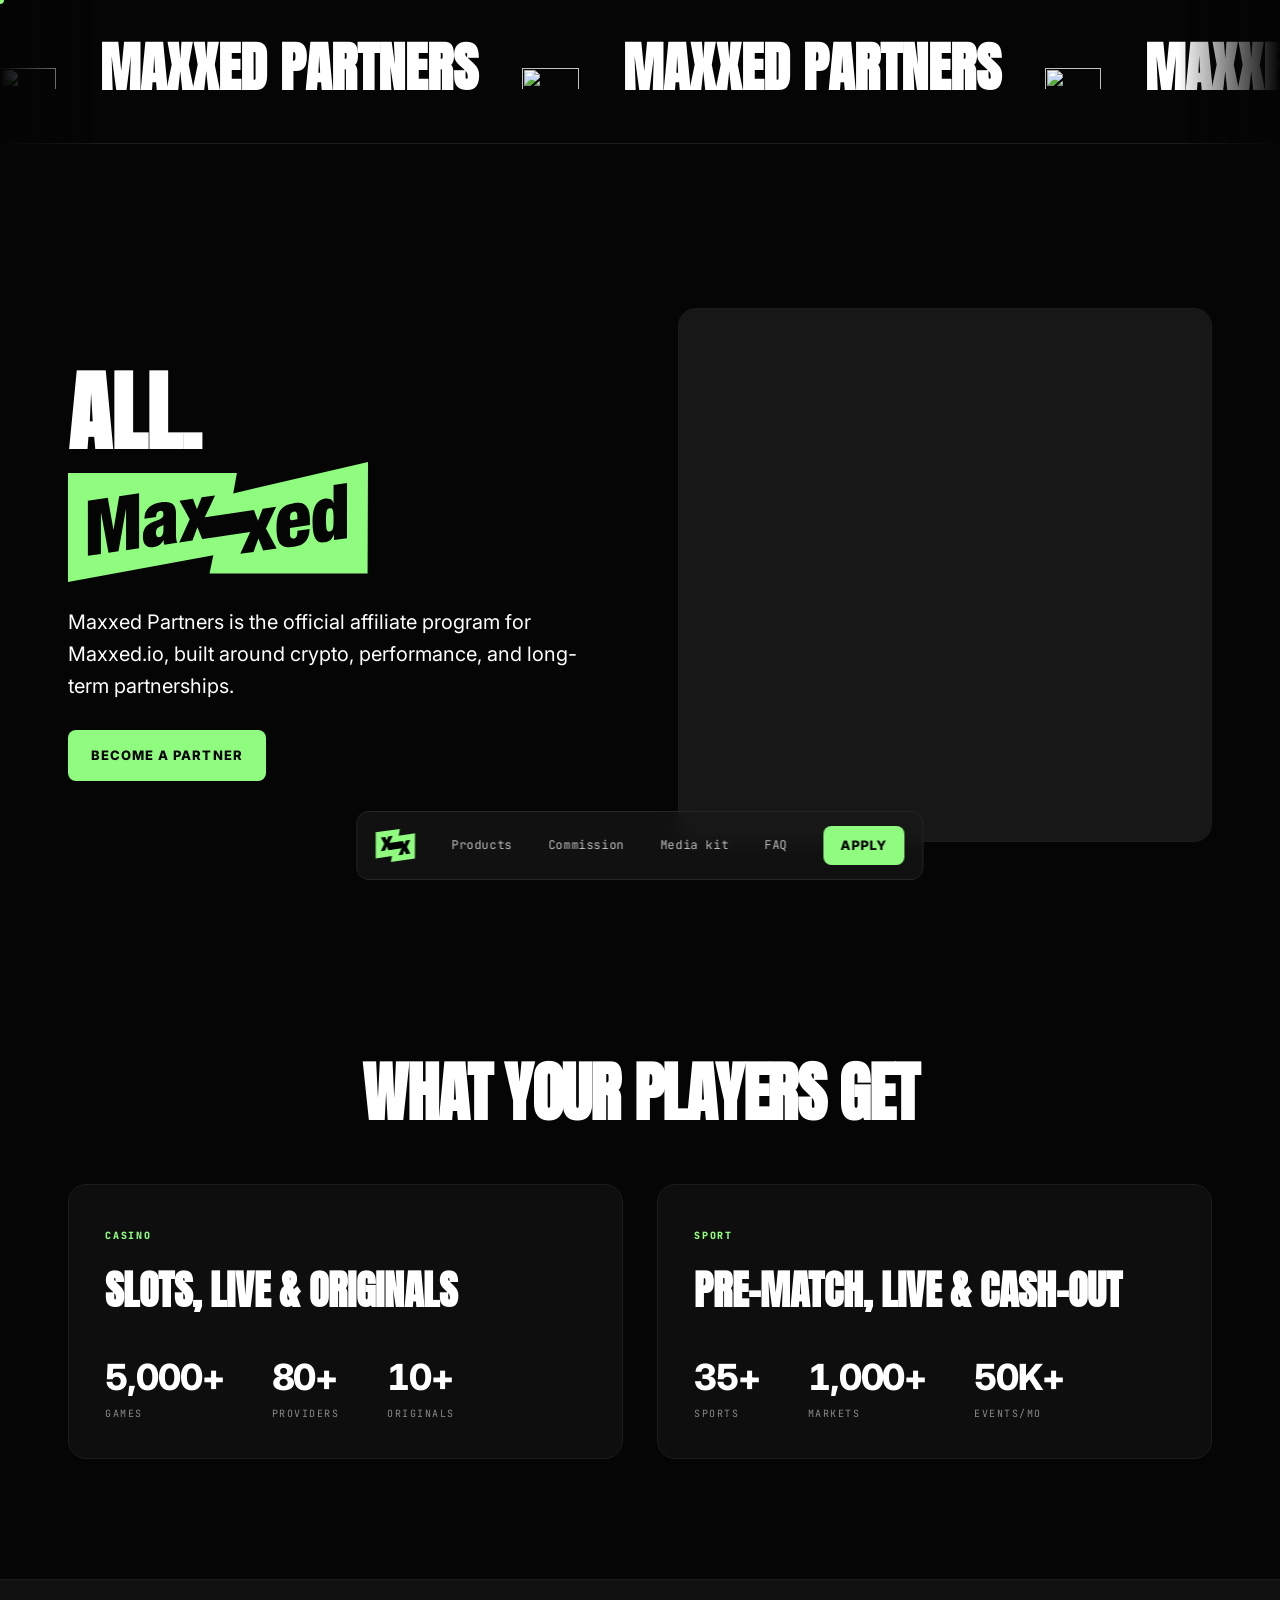
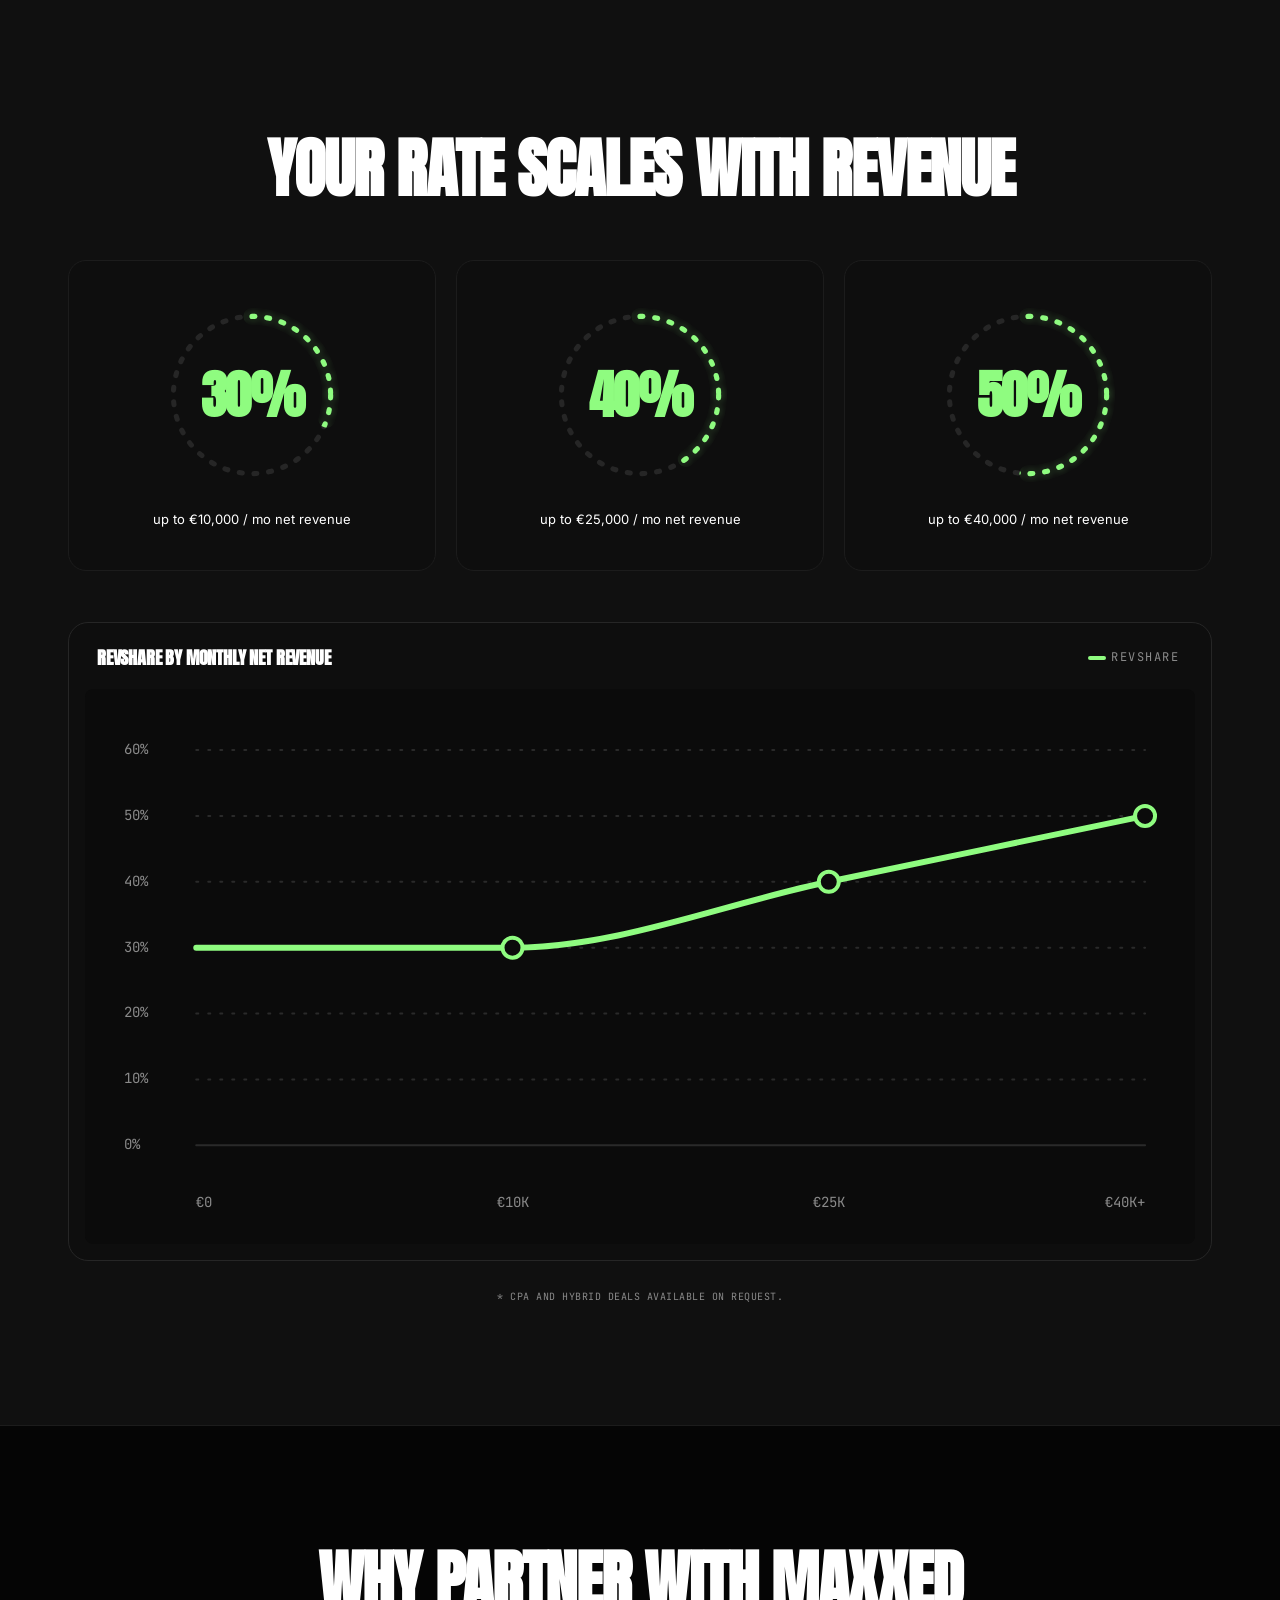
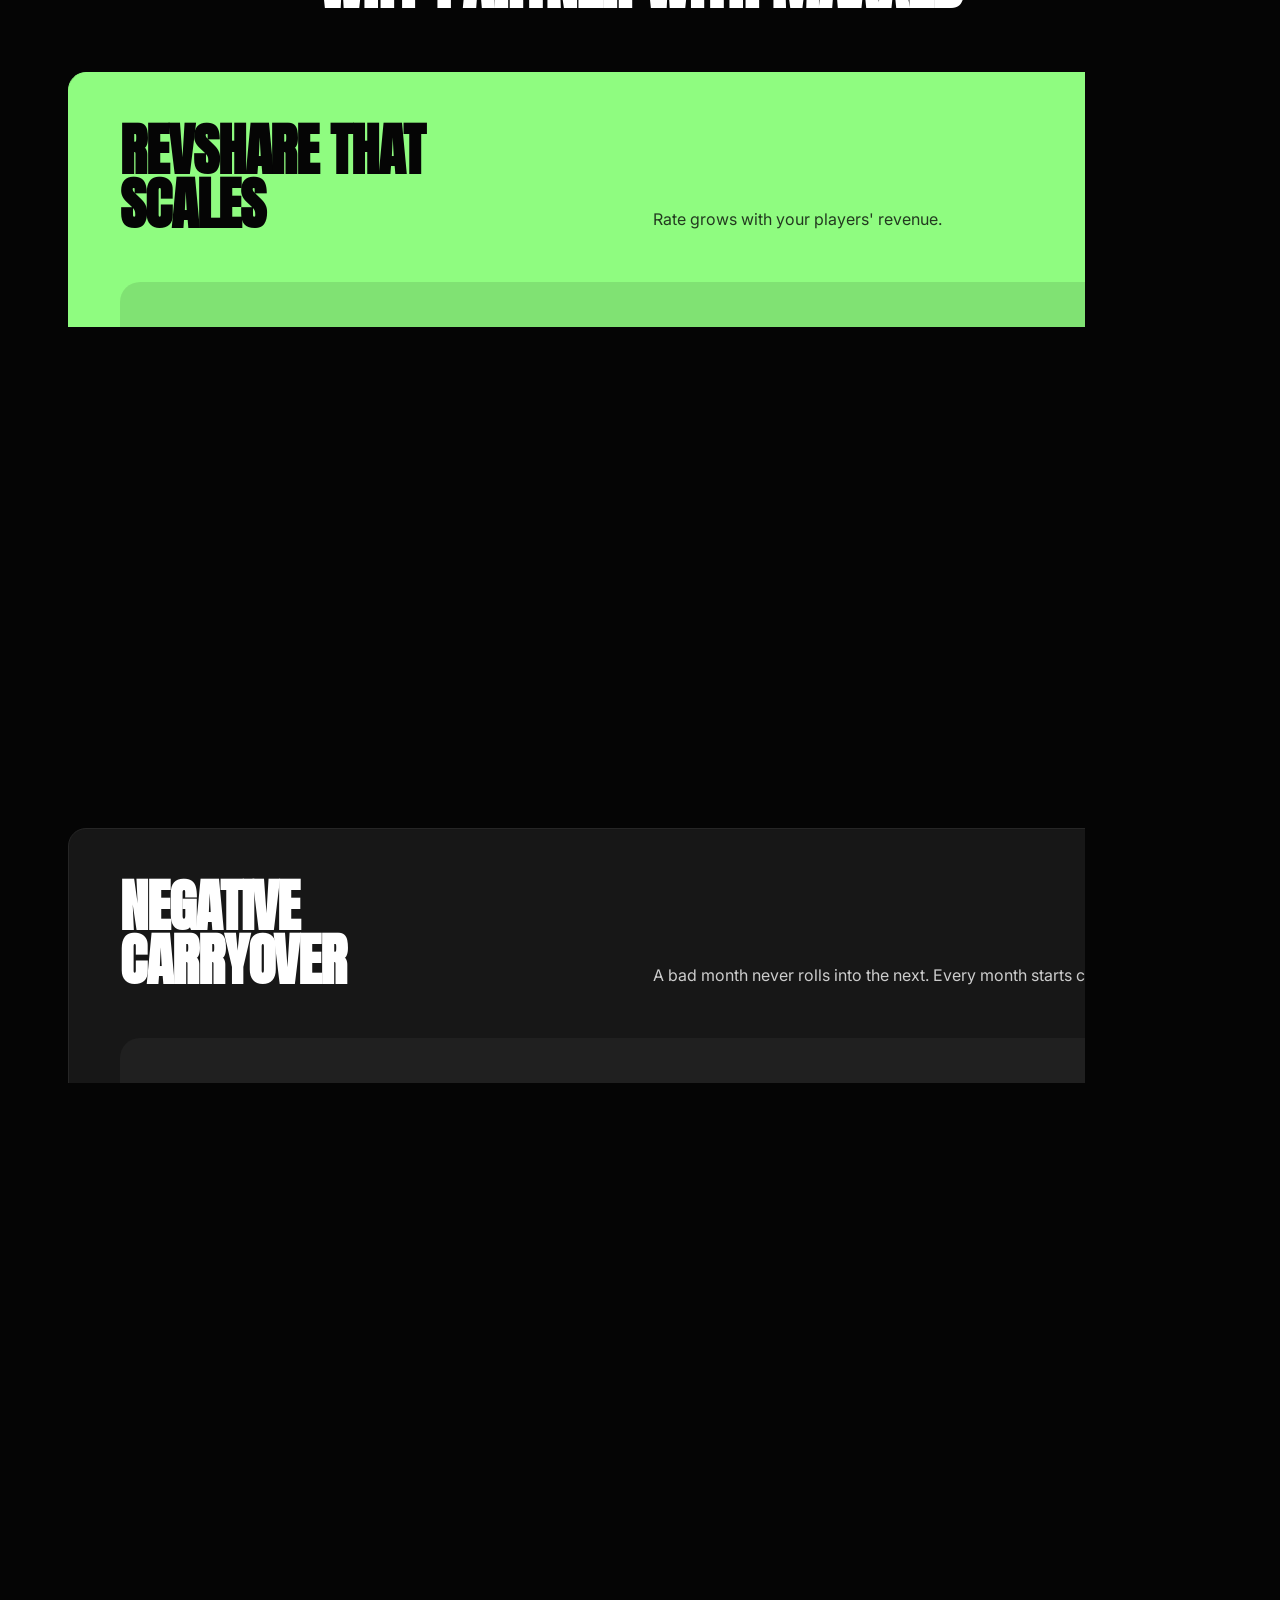
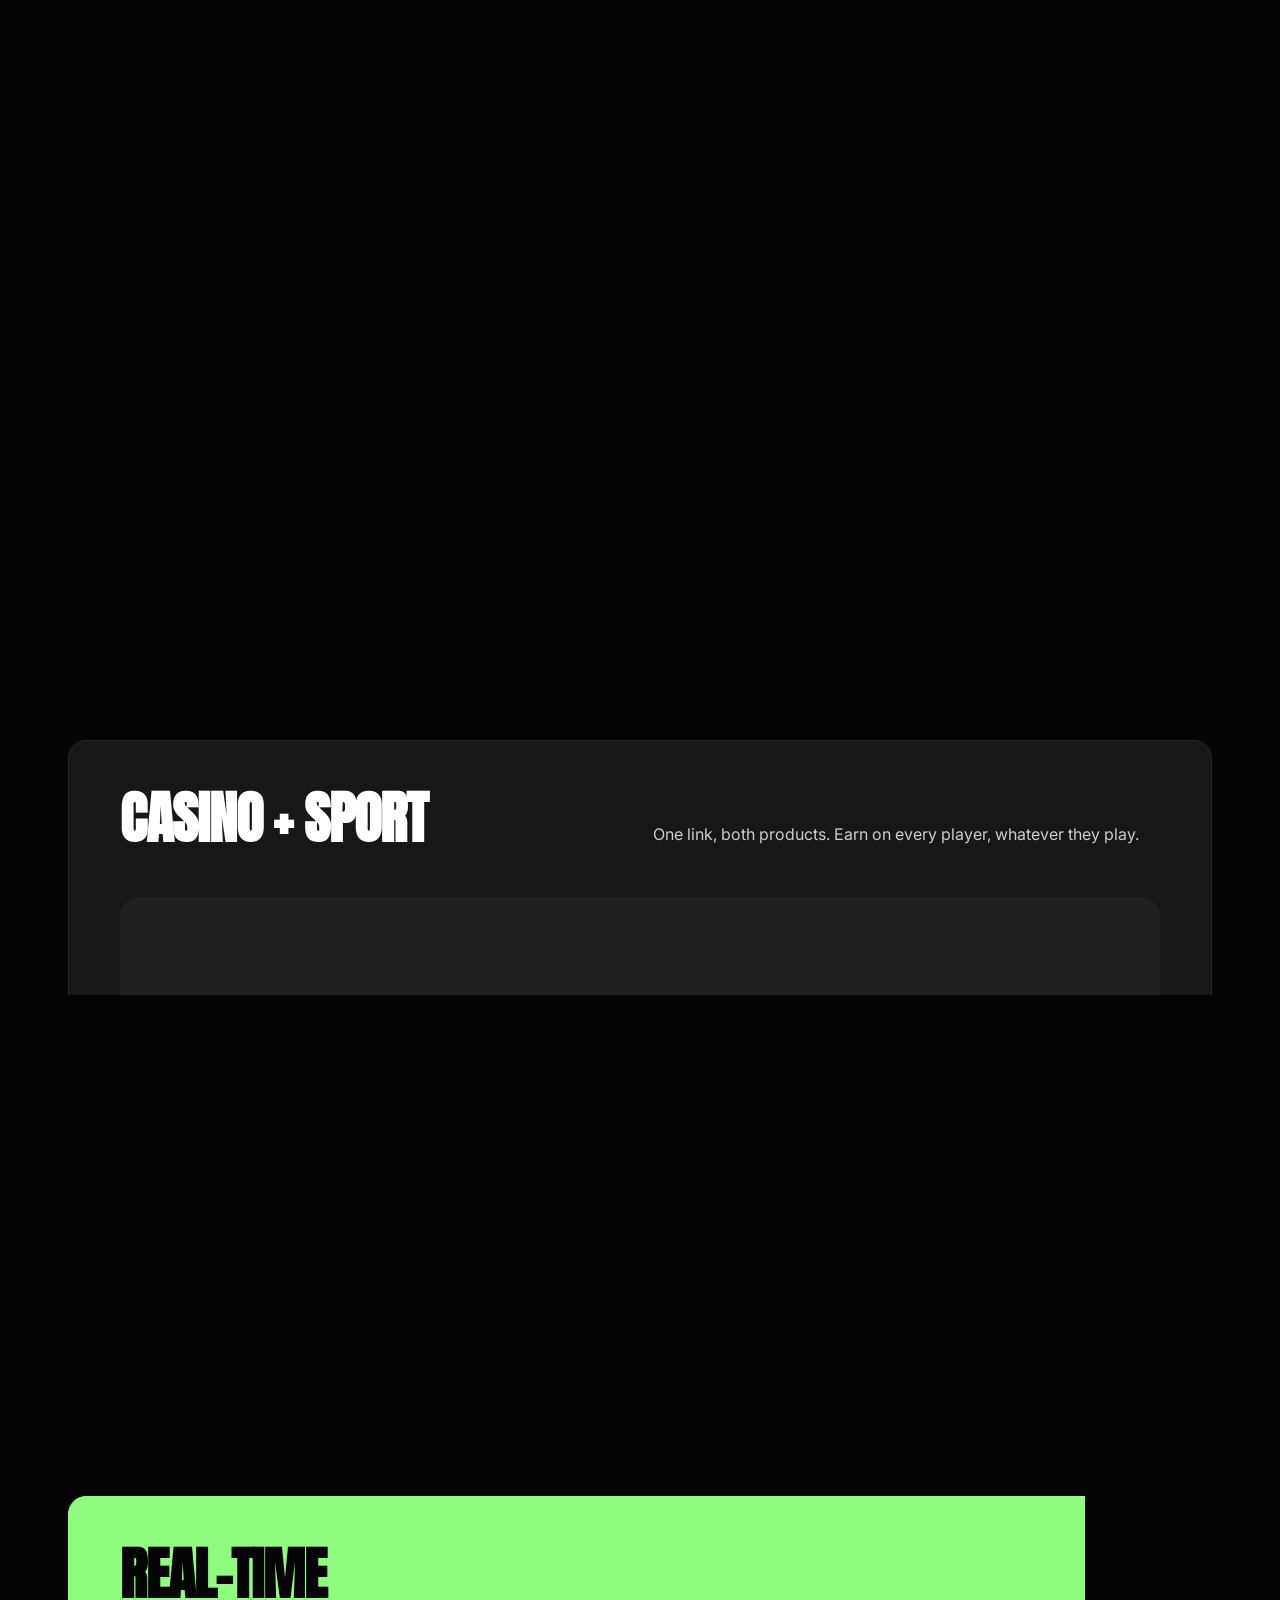
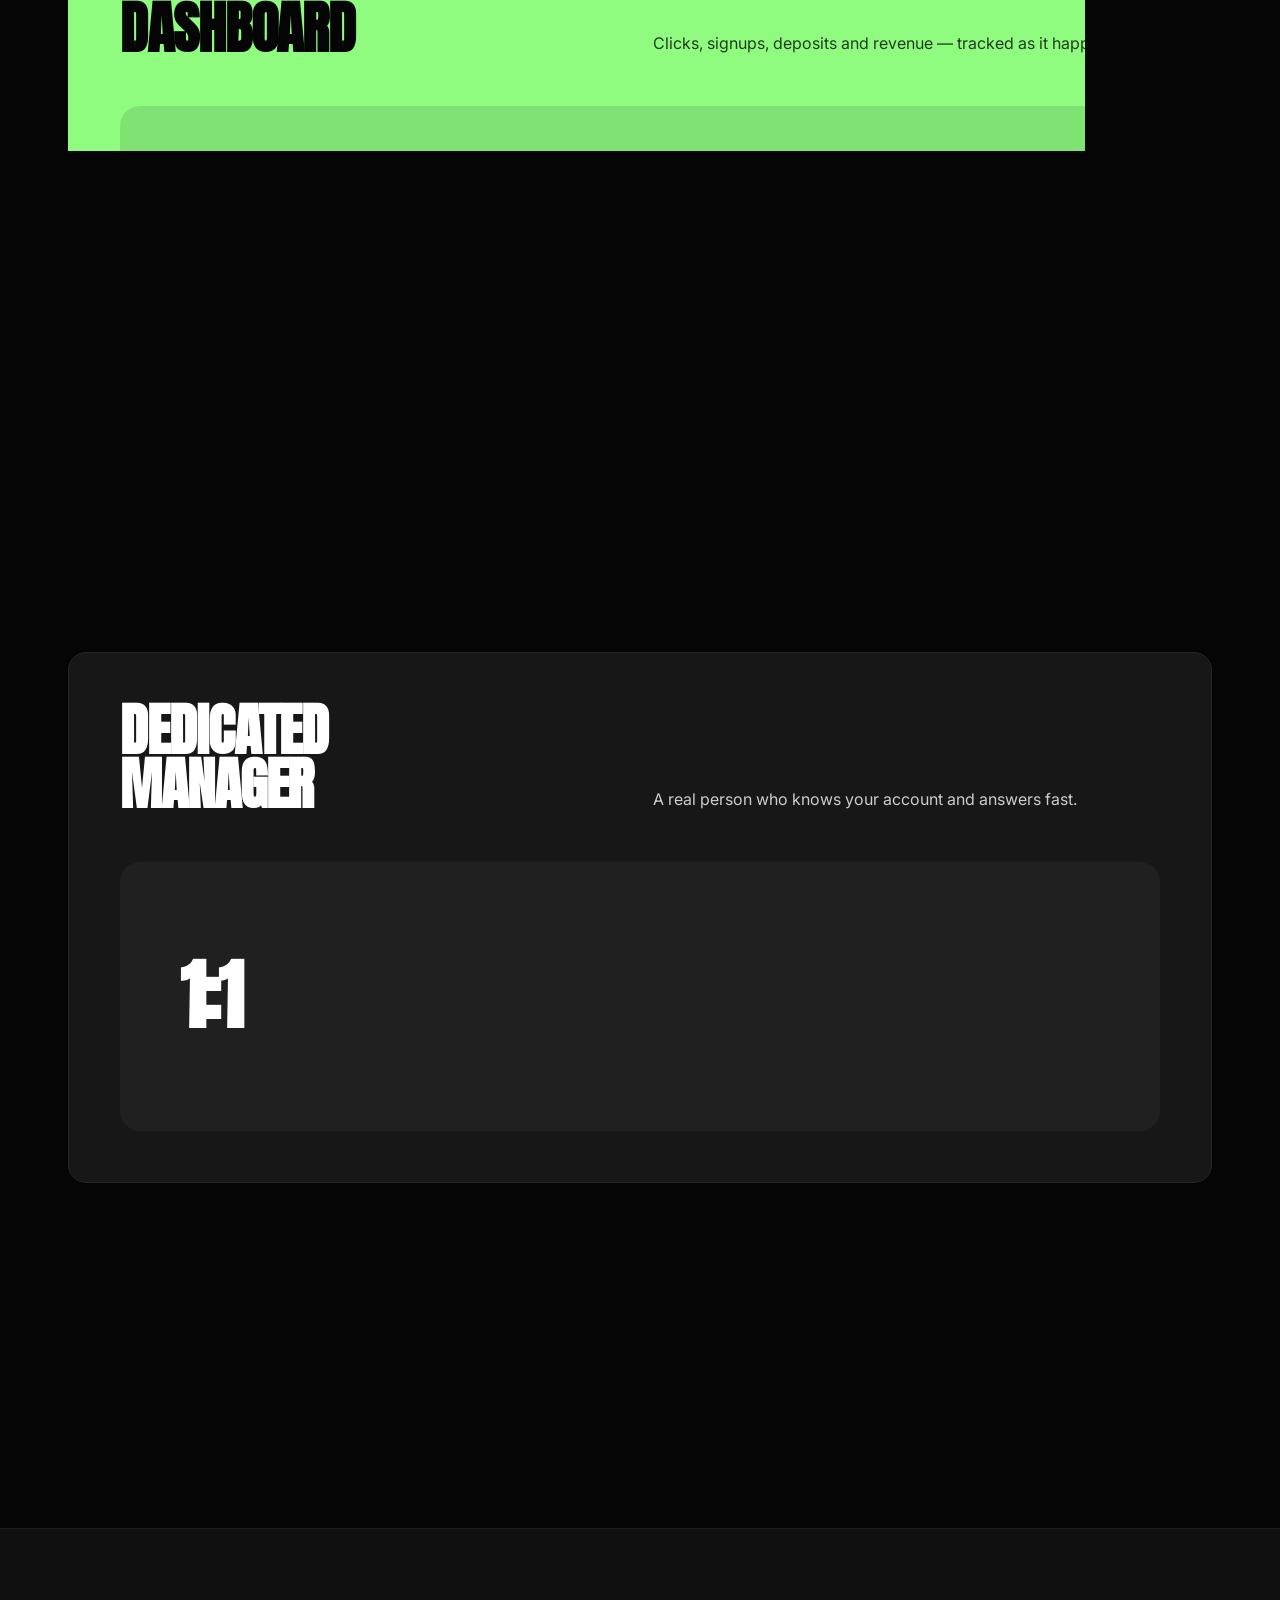
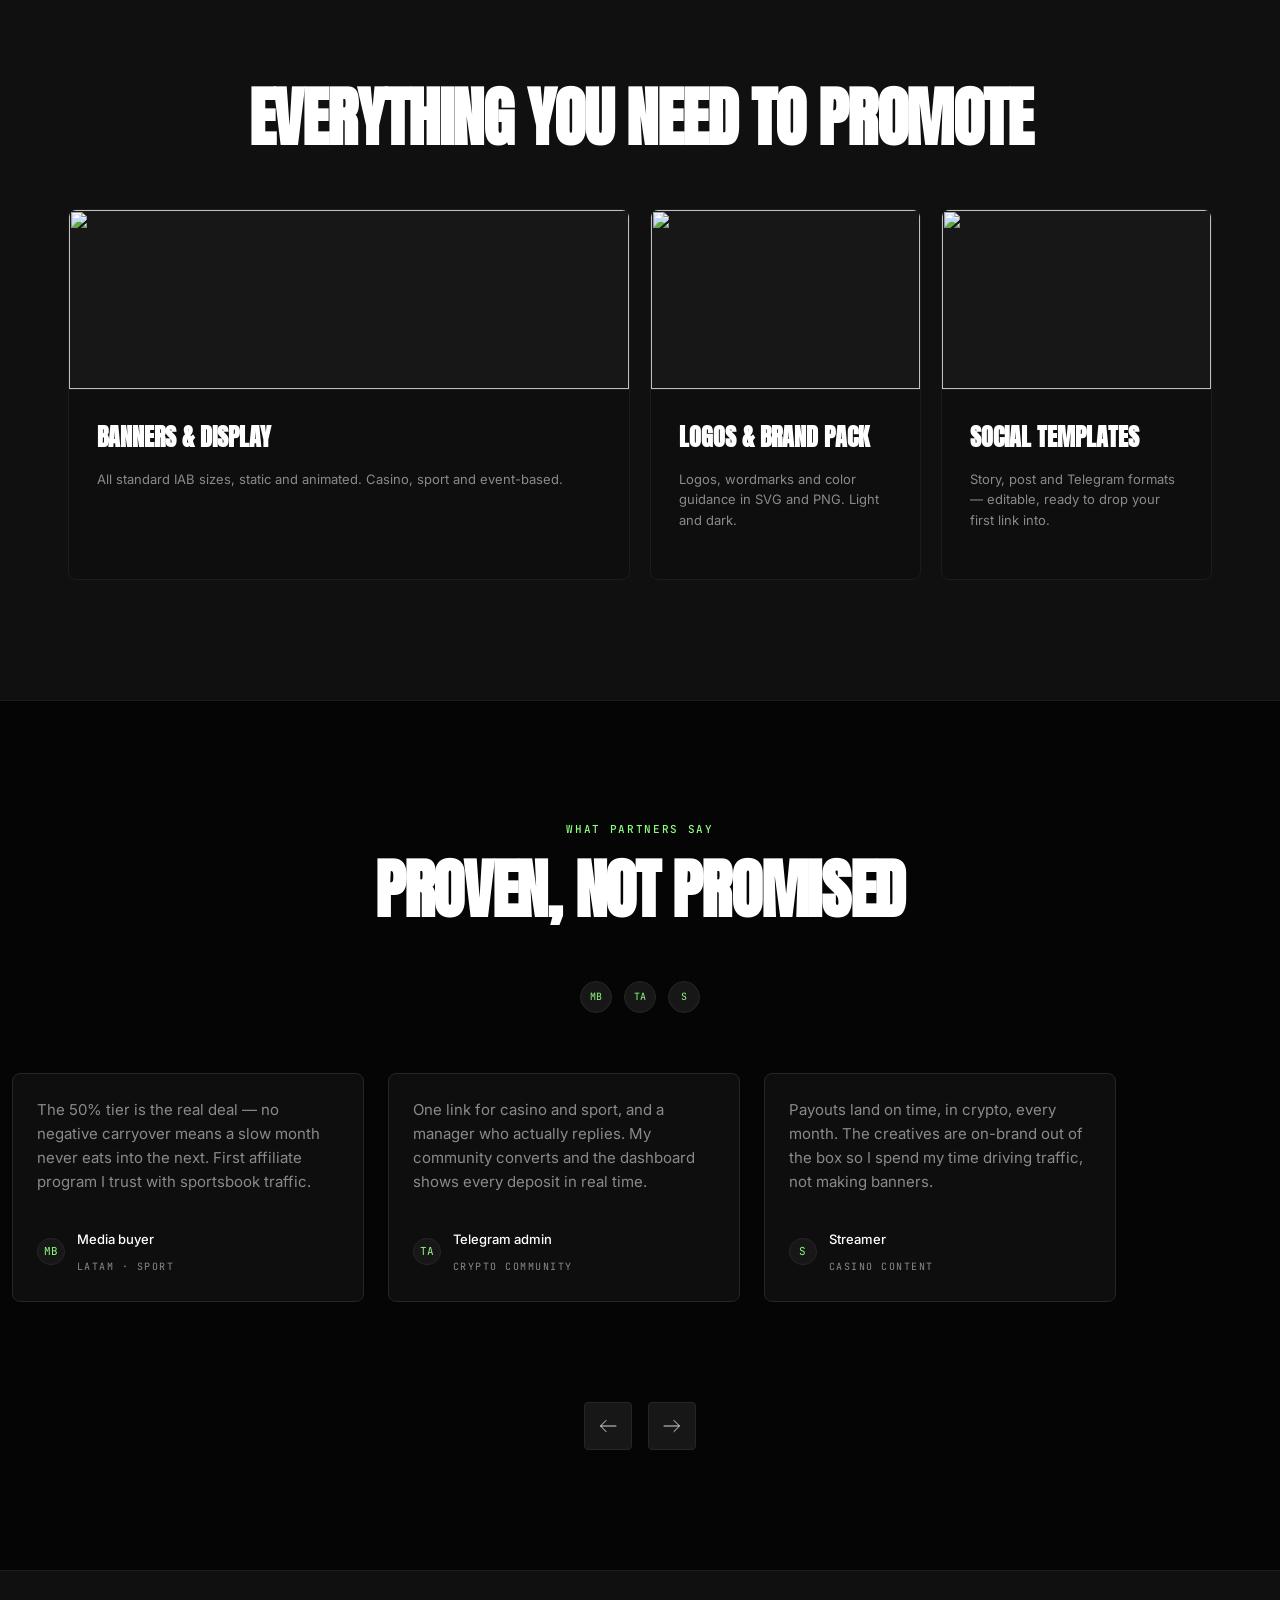
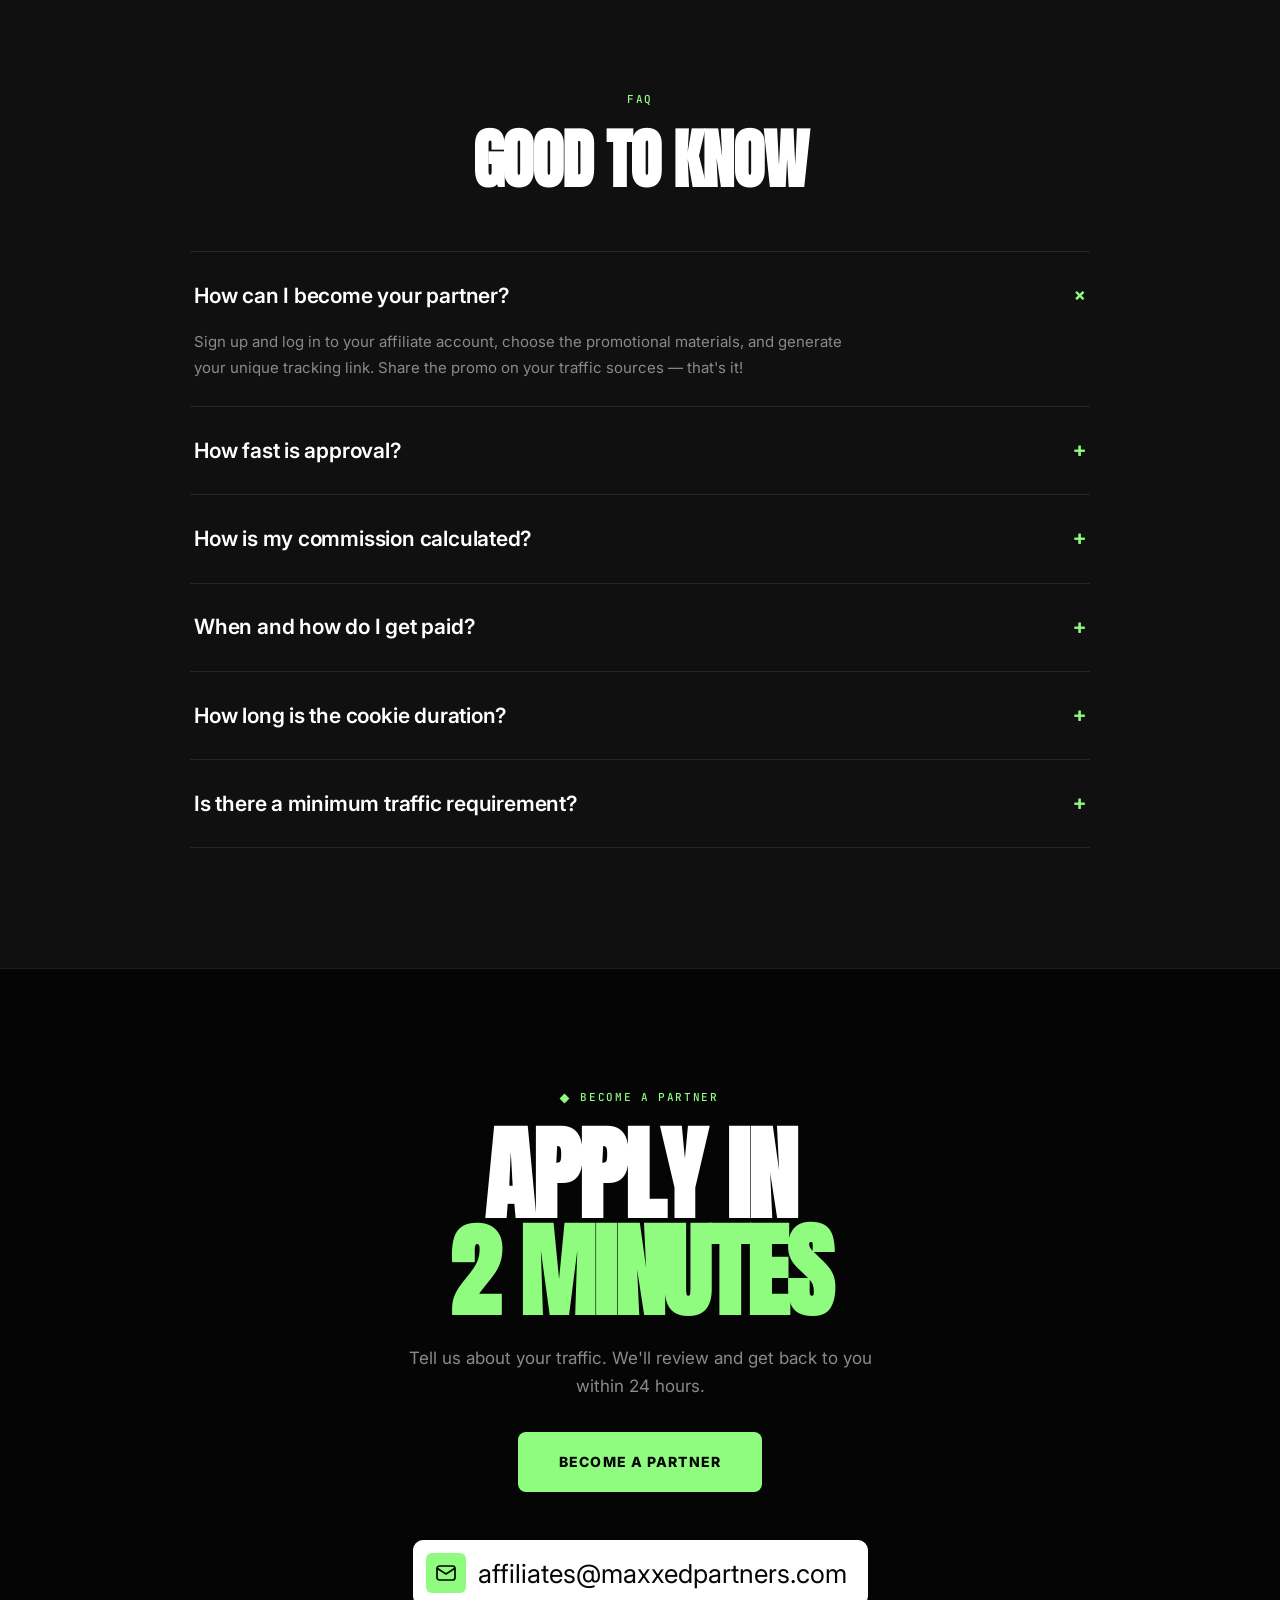
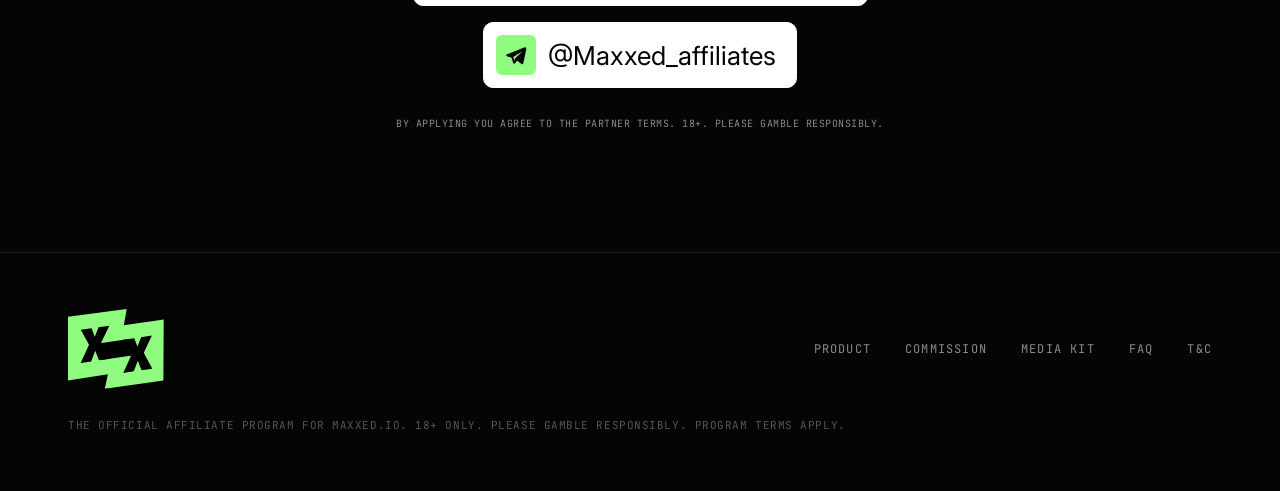
==== commit 56b6e5e7: "partners: go live The finished site is served at / and is indexable again: the holding page is remov" ====
--- a/partners/index.html
+++ b/partners/index.html
@@ -3,116 +3,2219 @@
 <head>
 <meta charset="utf-8" />
 <meta name="viewport" content="width=device-width, initial-scale=1" />
-<title>Maxxed Partners — Launching soon</title>
-<meta name="description" content="Maxxed Partners, the official affiliate program for Maxxed.io, is launching soon. Up to 50% RevShare, no negative carryover, monthly crypto payouts." />
+<title>Maxxed Partners — Affiliate Program</title>
+<meta name="description" content="Maxxed Partners is the official affiliate program for Maxxed.io — up to 50% RevShare, no negative carryover, monthly crypto payouts. Casino & sport, one deal." />
 <meta name="theme-color" content="#050505" />
 <meta property="og:type" content="website" />
-<meta property="og:title" content="Maxxed Partners — Launching soon" />
-<meta property="og:description" content="The official affiliate program for Maxxed.io. Launching soon." />
+<meta property="og:title" content="Maxxed Partners — Affiliate Program" />
+<meta property="og:description" content="Up to 50% RevShare. No negative carryover. Monthly crypto payouts. Casino & sport, one deal." />
 <link rel="preconnect" href="https://fonts.googleapis.com" />
 <link rel="preconnect" href="https://fonts.gstatic.com" crossorigin />
-<link href="https://fonts.googleapis.com/css2?family=Inter:wght@400;500;700;800&family=JetBrains+Mono:wght@400;500;700&family=Anton&display=swap" rel="stylesheet" />
+<link href="https://fonts.googleapis.com/css2?family=Inter:wght@400;500;700;800;900&family=JetBrains+Mono:wght@400;500;700&family=Anton&display=swap" rel="stylesheet" />
 <style>
+  /* ─── Maxxed Partners — responsive rebuild of the Framer landing ─── */
   @font-face {
     font-family: "PP Right Grotesk Compact Dark";
     src: url("https://framerusercontent.com/assets/MCsGYC4nzIhUPFZcPpY9pBD50.woff2") format("woff2");
     font-display: swap; font-style: normal; font-weight: 800;
   }
+
   :root {
-    --bg: #050505; --surface: #0e0e0e; --surface2: #171717;
-    --line: #1c1c1c; --line2: #262626;
-    --accent: #8ffc80; --accent-2: #63ee4f; --accent-ink: #050505;
-    --white: #fff; --dim: #8a8a8a; --muted: #555;
+    --bg:      #050505;
+    --surface: #0e0e0e;
+    --surface2:#171717;
+    --line:    #1c1c1c;
+    --line2:   #262626;
+    --band-alt:#101010;
+    --accent:  #8ffc80;
+    --accent-2:#63ee4f;
+    --accent-ink:#050505;
+    --white:   #ffffff;
+    --dim:     #8a8a8a;
+    --muted:   #555555;
+
     --display: "PP Right Grotesk Compact Dark", "Anton", "Inter", system-ui, sans-serif;
-    --body: "Inter", system-ui, -apple-system, Segoe UI, Roboto, sans-serif;
-    --mono: "JetBrains Mono", ui-monospace, SFMono-Regular, Menlo, monospace;
+    --body:    "Inter", system-ui, -apple-system, Segoe UI, Roboto, sans-serif;
+    --mono:    "JetBrains Mono", ui-monospace, SFMono-Regular, Menlo, monospace;
+
+    --maxw: 1240px;
     --gutter: clamp(20px, 5vw, 48px);
-  }
+    --radius: 18px;
+    --radius-sm: 8px;
+  }
+
   * { box-sizing: border-box; margin: 0; padding: 0; }
-  html { -webkit-text-size-adjust: 100%; }
+  [hidden] { display: none !important; }
+  html { scroll-behavior: smooth; -webkit-text-size-adjust: 100%; }
+  section[id], header[id] { scroll-margin-top: calc(var(--header-h, 0px) + 12px); }
   body {
-    min-height: 100svh; display: flex; flex-direction: column;
-    font-family: var(--body); background: var(--bg); color: var(--white);
-    line-height: 1.6; overflow-x: clip; -webkit-font-smoothing: antialiased;
-  }
-  img { display: block; max-width: 100%; }
+    font-family: var(--body);
+    background: var(--bg);
+    color: var(--white);
+    line-height: 1.6;
+    /* clip, not hidden: `hidden` makes body a scroll container and breaks
+       position:sticky for the card stack. */
+    overflow-x: clip;
+    -webkit-font-smoothing: antialiased;
+  }
+  img, svg, video { display: block; max-width: 100%; }
   a { color: inherit; text-decoration: none; }
   ::selection { background: var(--accent); color: var(--accent-ink); }
 
-  /* ── Ticker ── */
+  /* ── Typography helpers ── */
+  .eyebrow {
+    font-family: var(--mono);
+    font-size: 11px;
+    letter-spacing: .15em;
+    text-transform: uppercase;
+    color: var(--accent);
+    font-weight: 500;
+  }
+  .eyebrow.dim { color: var(--dim); }
+  .display {
+    font-family: var(--display);
+    font-weight: 800;
+    line-height: 1.05;
+    letter-spacing: -0.01em;
+    text-transform: none;
+  }
+  .h2 { font-family: var(--display); font-weight: 800; font-size: clamp(34px, 6vw, 64px); line-height: 1.1; text-transform: uppercase; letter-spacing: -.02em; }
+  .h3 { font-family: var(--display); font-weight: 800; font-size: clamp(22px, 3.4vw, 40px); line-height: 1.15; text-transform: uppercase; }
+  .lead { color: var(--dim); font-size: clamp(15px, 1.6vw, 17px); }
+  .kicker { font-family: var(--mono); font-size: 10px; letter-spacing: .18em; text-transform: uppercase; color: var(--accent); font-weight: 800; }
+  .body-sm { color: var(--dim); font-size: 13px; }
+
+  .wrap { width: 100%; max-width: var(--maxw); margin-inline: auto; padding-inline: var(--gutter); }
+  section { position: relative; }
+  .center { text-align: center; }
+  .dot { width: 7px; height: 7px; background: var(--accent); transform: rotate(45deg); flex: none; }
+
+  /* ── Buttons ── */
+  .btn {
+    display: inline-flex; align-items: center; justify-content: center; gap: 8px;
+    font-family: var(--body); font-weight: 800; font-size: 13px;
+    letter-spacing: .08em; text-transform: uppercase;
+    padding: 14px 22px; border-radius: var(--radius-sm);
+    border: 1px solid transparent; cursor: pointer;
+    transition: transform .15s ease, background .2s ease, border-color .2s ease;
+  }
+  .btn:hover { transform: translateY(-2px); }
+  .btn-primary { background: var(--accent); color: var(--accent-ink); }
+  .btn-primary:hover { background: var(--accent-2); }
+  .btn-ghost { background: var(--surface2); color: var(--white); border-color: var(--line2); }
+  .btn-ghost:hover { border-color: var(--accent); }
+  .btn-block { width: 100%; }
+
+  /* ── Header / top eyebrow row ── */
+  header.top { padding-top: clamp(56px, 9vw, 104px); }
+
+  /* ── HERO ── */
+  .hero-grid {
+    display: grid; grid-template-columns: 1fr 1fr; gap: clamp(40px, 6vw, 80px);
+    align-items: center; padding-block: clamp(40px, 6vw, 60px) clamp(56px, 8vw, 96px);
+  }
+  .hero-badge { display: inline-flex; align-items: center; gap: 14px; margin-bottom: 26px; }
+  .hero h1 { font-family: var(--display); font-weight: 800; font-size: clamp(56px, 10vw, 88px); line-height: 1; margin-bottom: 2px; }
+  .hero-logo { width: min(300px, 68vw); margin: 6px 0 24px; }
+  .hero-logo svg, .hero-logo img { width: 100%; height: auto; }
+  .hero-tag { font-size: clamp(16px, 2vw, 20px); color: var(--white); max-width: 46ch; margin-bottom: 28px; }
+  .hero-cta { display: flex; flex-wrap: wrap; gap: 12px; }
+  .hero-media {
+    aspect-ratio: 1 / 1; width: 100%; border-radius: var(--radius);
+    overflow: hidden; background: var(--surface2); border: 1px solid var(--line);
+  }
+  .hero-media video { width: 100%; height: 100%; object-fit: cover; }
+
+  /* ── Marquee ── */
   .marquee {
-    border-bottom: 1px solid var(--line); background: var(--bg); overflow: hidden;
-    padding-block: clamp(12px, 1.8vw, 20px); flex: none;
+    /* sticky header: stays in flow, so no spacer is needed under it */
+    position: sticky; top: 0; z-index: 90;
+    /* sits at the very top of the page now, so no top border */
+    border-bottom: 1px solid var(--line);
+    background: var(--bg); overflow: hidden; padding-block: clamp(14px, 2vw, 24px);
     -webkit-mask-image: linear-gradient(90deg, transparent, #000 8%, #000 92%, transparent);
-            mask-image: linear-gradient(90deg, transparent, #000 8%, #000 92%, transparent);
-  }
-  .marquee-track { display: inline-flex; align-items: center; white-space: nowrap; animation: scroll 32s linear infinite; }
-  .marquee-item { display: inline-flex; align-items: center; gap: clamp(24px, 4vw, 44px);
-    padding-right: clamp(24px, 4vw, 44px); font-family: var(--display); font-weight: 800;
-    font-size: clamp(24px, 4vw, 44px); text-transform: uppercase; color: var(--white); }
-  .marquee-mark { height: clamp(20px, 2.8vw, 36px); width: auto; flex: none; }
+    mask-image: linear-gradient(90deg, transparent, #000 8%, #000 92%, transparent);
+  }
+  .marquee-track { display: inline-flex; align-items: center; gap: 40px; white-space: nowrap; animation: scroll 32s linear infinite; }
+  .marquee:hover .marquee-track { animation-play-state: paused; }
+  .marquee-item { display: inline-flex; align-items: center; gap: clamp(24px, 4vw, 44px); font-family: var(--display); font-weight: 800; font-size: clamp(28px, 5vw, 54px); letter-spacing: 0; text-transform: uppercase; color: var(--white); }
+  .marquee-item .dot { width: clamp(12px, 1.6vw, 18px); height: clamp(12px, 1.6vw, 18px); }
+  /* Explicit width: the white SVG has no intrinsic size, so width:auto would
+     collapse to 0 and the text would overlap the mark. */
+  .marquee-item .marquee-mark { height: clamp(24px, 3.4vw, 44px); width: clamp(32px, 4.4vw, 58px); object-fit: contain; flex: none; }
   @keyframes scroll { to { transform: translateX(-50%); } }
 
-  /* ── Main ── */
-  main { flex: 1; display: grid; place-items: center; padding: clamp(40px, 8vw, 96px) var(--gutter); }
-  .inner { width: 100%; max-width: 780px; text-align: center; }
-  .logo { width: min(280px, 62vw); margin: 0 auto clamp(28px, 4vw, 40px); }
-  .eyebrow { display: inline-flex; align-items: center; gap: 12px; font-family: var(--mono);
-    font-size: 11px; letter-spacing: .18em; text-transform: uppercase; color: var(--accent); font-weight: 500; }
-  .dot { width: 7px; height: 7px; background: var(--accent); transform: rotate(45deg); flex: none; }
-  h1 { font-family: var(--display); font-weight: 800; text-transform: uppercase; letter-spacing: -.02em;
-    font-size: clamp(44px, 10vw, 104px); line-height: 1.02; margin: clamp(18px, 3vw, 26px) 0 0; }
-  h1 .green { color: var(--accent); }
-  .lead { color: var(--dim); font-size: clamp(15px, 1.7vw, 18px); max-width: 46ch;
-    margin: clamp(18px, 3vw, 26px) auto 0; }
-  .chips { display: flex; flex-wrap: wrap; justify-content: center; gap: 14px; margin-top: clamp(30px, 5vw, 44px); }
-  .chip { display: flex; align-items: center; gap: .75em; font: inherit; color: var(--accent-ink);
-    background: #fff; border: 1px solid #fff; border-radius: .625em; padding: .75em 1.25em .75em .75em;
-    transition: background .2s ease, transform .15s ease; }
-  .chip:hover { background: #f1f1f1; transform: translateY(-2px); }
-  .chip-ic { display: grid; place-items: center; flex: none; width: 2.5em; height: 2.5em; padding: .5em;
-    border-radius: .375em; background: var(--accent); color: var(--accent-ink); }
+  /* ── Generic section spacing ── */
+  .band { padding-block: clamp(64px, 10vw, 120px); }
+  /* every other section sits on a lighter band for separation */
+  .band-alt { background: var(--band-alt); border-block: 1px solid var(--line); }
+  .band-tight { padding-block: clamp(48px, 7vw, 80px); }
+  .section-head { display: flex; flex-direction: column; align-items: center; gap: 16px; text-align: center; margin-bottom: clamp(36px, 6vw, 56px); }
+  .section-head .lead { max-width: 60ch; }
+
+  /* ── Product cards ── */
+  .cards-2 { display: grid; grid-template-columns: 1fr 1fr; gap: 34px; }
+  .prod-card {
+    position: relative; overflow: hidden;
+    background: var(--surface); border: 1px solid var(--line); border-radius: var(--radius);
+    padding: clamp(28px, 3.5vw, 36px);
+  }
+  .prod-card .tag { color: var(--accent); font-family: var(--mono); font-size: 10px; letter-spacing: .18em; text-transform: uppercase; font-weight: 800; }
+  .prod-card h3 { margin: 20px 0 16px; }
+  .prod-card p { color: var(--dim); font-size: 15px; max-width: 44ch; }
+  .stats { display: flex; flex-wrap: wrap; gap: clamp(28px, 5vw, 48px); margin-top: 36px; }
+  .stat .num { font-family: var(--body); font-weight: 800; font-size: clamp(28px, 4vw, 36px); letter-spacing: -.03em; }
+  .stat .lbl { font-family: var(--mono); font-size: 10px; letter-spacing: .15em; text-transform: uppercase; color: var(--dim); }
+  .prod-card .art { position: absolute; right: -8px; bottom: -8px; width: clamp(140px, 24%, 200px); height: auto; opacity: 1; pointer-events: none; z-index: 0; }
+  .prod-card > .tag, .prod-card > h3, .prod-card > .stats { position: relative; z-index: 1; }
+
+  /* ── Commission tiers ── */
+  .tiers { display: grid; grid-template-columns: repeat(3, 1fr); gap: 20px; }
+  .tier {
+    background: var(--surface); border: 1px solid var(--line); border-radius: var(--radius);
+    padding: 40px 32px; text-align: center; display: flex; flex-direction: column; align-items: center; gap: 20px;
+  }
+  .tiers { display: grid; grid-template-columns: repeat(3, 1fr); gap: 20px; }
+  .tier {
+    background: var(--surface); border: 1px solid var(--line); border-radius: var(--radius);
+    padding: 40px 32px; text-align: center; display: flex; flex-direction: column; align-items: center; gap: 20px;
+  }
+  .tier .ring-wrap { position: relative; width: clamp(150px, 42vw, 188px); aspect-ratio: 1 / 1; display: grid; place-items: center; }
+  .tier .ring { width: 100%; height: 100%; overflow: visible; }
+  .tier .ring .track { stroke: var(--line2); }
+  .tier .ring .fill { stroke: var(--accent); filter: drop-shadow(0 0 5px rgba(143,252,128,.45)); }
+  .tier .ring .reveal { transition: stroke-dashoffset 1.5s cubic-bezier(.22,1,.36,1); }
+  .tier .pct { position: absolute; font-family: var(--display); font-weight: 800; font-size: clamp(34px, 5.5vw, 52px); line-height: 1; color: var(--accent); letter-spacing: -.03em; }
+  @media (prefers-reduced-motion: reduce) { .tier .ring .reveal { transition: none; } }
+  .tier .note { color: var(--white); font-size: 13px; }
+  /* ── Commission line graph ── */
+  .lgraph {
+    --graph-bg: #0b0b0b;
+    --graph-grid: #2a2a2a;
+    --graph-text: var(--dim);
+    --graph-line-default: #4a4a4a;
+    --graph-series-color: var(--graph-line-default);
+    display: flex; flex-direction: column; gap: 1em;
+    width: 100%; margin-top: clamp(28px, 4vw, 52px); padding: 1em;
+    background: var(--surface); border: 1px solid var(--line2); border-radius: 1.25em;
+  }
+  .lgraph__top { display: flex; justify-content: space-between; align-items: center; gap: 1em;
+    padding: .5em 1em .25em .75em; flex-wrap: wrap; }
+  .lgraph__title-h { margin: 0; font-family: var(--display); font-weight: 800; text-transform: uppercase;
+    letter-spacing: -.01em; font-size: 1.125em; line-height: 1.2; color: var(--white); }
+  .lgraph__legend { display: flex; flex-wrap: wrap; justify-content: flex-end; align-items: center; gap: 1.5em; }
+  .lgraph__legend-item { display: flex; align-items: center; gap: .4375em; font-family: var(--mono);
+    font-size: .75em; letter-spacing: .12em; text-transform: uppercase; color: var(--dim); }
+  .lgraph__legend-dot { flex: none; width: 1.5em; height: .3125em; border-radius: 50em; background: var(--graph-series-color); }
+  .lgraph__box { background: var(--graph-bg); border-radius: .5em; overflow: hidden; }
+  .lgraph__scroll { border-radius: inherit; overflow-x: auto; }
+  .lgraph__visual { position: relative; width: 100%; min-width: 34em; aspect-ratio: 2; border-radius: inherit; }
+  .lgraph__visual:focus-visible { outline: .125em solid var(--accent); outline-offset: -.125em; }
+  .lgraph__tooltip {
+    position: absolute; top: 50%; left: 50%; z-index: 2; display: flex; flex-flow: column; gap: .25em;
+    min-width: 10em; padding: 1em; border-radius: .875em; white-space: nowrap; pointer-events: none; opacity: 0;
+    color: var(--white); background: #17171a; border: 1px solid var(--line2);
+    transform: translate(-50%, -100%) translateY(-1em); transition: opacity .3s ease;
+  }
+  .lgraph__tooltip[data-graph-tooltip-status="active"] { opacity: 1; }
+  .lgraph__tooltip[data-graph-tooltip-move="true"] {
+    transition: left .8s cubic-bezier(.32,.72,0,1), top .8s cubic-bezier(.32,.72,0,1), opacity .3s ease; }
+  .lgraph__tooltip-label { margin: -.125em 0 .25em; font-size: 1em; font-weight: 500; }
+  .lgraph__tooltip-row { display: flex; justify-content: space-between; align-items: center; gap: 1.5em; font-size: .8125em; }
+  .lgraph__tooltip-series { display: flex; align-items: center; gap: .45em; color: #ffffff80; white-space: nowrap; }
+  .lgraph__tooltip-series-dot { flex: none; width: .5em; height: .5em; border-radius: 50%; background: var(--graph-series-color); }
+  .lgraph__tooltip-value { font-weight: 500; }
+  .lgraph__grid-line { stroke: var(--graph-grid); stroke-width: 2px; stroke-dasharray: 2 10;
+    stroke-linecap: round; vector-effect: non-scaling-stroke; }
+  .lgraph__grid-line.is--baseline { stroke-dasharray: none; }
+  .lgraph__axis-label { fill: var(--graph-text); font-family: var(--mono); font-size: .875em; }
+  .lgraph__line { fill: none; stroke: var(--graph-series-color); stroke-width: 6px;
+    stroke-linecap: round; stroke-linejoin: round; vector-effect: non-scaling-stroke; }
+  .lgraph__marker { fill: var(--graph-bg); stroke: var(--accent); stroke-width: 4px; vector-effect: non-scaling-stroke; }
+  .lgraph__hover[data-graph-hover-status="not-active"] { opacity: 0; }
+  .lgraph__hover-line { stroke: var(--graph-grid); stroke-width: 2px; stroke-linecap: round; vector-effect: non-scaling-stroke; }
+  .lgraph__hover-dot { fill: var(--graph-series-color); stroke: var(--bg); stroke-width: 4px; vector-effect: non-scaling-stroke; }
+  .lgraph__data { display: none; }
+
+  .foot-note { font-family: var(--mono); font-size: 10px; letter-spacing: .05em; text-transform: uppercase; color: var(--dim); text-align: center; margin-top: 28px; }
+
+  /* ── Benefits grid ── */
+  /* ── Sticky card stack (scroll-driven, no JS) ── */
+  .card-stack {
+    --stack-row: 84svh;
+    /* clear the sticky header, otherwise pinned cards slide under it */
+    --stack-top: calc(var(--header-h, 0px) + 2svh);
+    --stack-card-height: calc(var(--stack-row) - var(--stack-top) - 7svh);
+    view-timeline-name: --card-stack;
+    grid-auto-rows: var(--stack-row);
+    width: 100%; max-width: var(--maxw); margin-inline: auto;
+    display: grid; position: relative;
+  }
+  .card-stack__item {
+    transform-origin: 50% 100%;
+    top: var(--stack-top);
+    height: var(--stack-card-height);
+    border-radius: var(--radius);
+    padding: clamp(28px, 4vw, 56px);
+    position: sticky; overflow: hidden;
+    background: var(--surface2); color: var(--white);
+    border: 1px solid var(--line2);
+  }
+  /* Alternating lime / dark keeps the stack on-brand as it tips away */
+  .card-stack__item.is--1, .card-stack__item.is--3, .card-stack__item.is--5 {
+    background: var(--accent); color: var(--accent-ink); border-color: var(--accent);
+  }
+  .card-stack__item-inner { display: flex; flex-flow: column; justify-content: space-between; align-items: stretch; height: 100%; gap: clamp(24px, 4vw, 56px); }
+  .card-stack__item-top { display: grid; grid-template-columns: 1fr 1fr; grid-auto-columns: 1fr; place-items: end start; gap: clamp(16px, 2vw, 32px); }
+  .card-stack__item-h { font-family: var(--display); font-weight: 800; text-transform: uppercase; letter-spacing: -.02em; max-width: 7em; font-size: clamp(28px, 4.4vw, 56px); line-height: .95; margin: 0; }
+  .card-stack__item-p { margin: 0; font-size: clamp(14px, 1.4vw, 16px); line-height: 1.4; opacity: .78; }
+  .card-stack__item-bottom { position: relative; flex: 1; width: 100%; border-radius: 1.25em; display: flex;
+    align-items: center; justify-content: space-between; gap: clamp(16px, 3vw, 48px);
+    padding-inline: clamp(20px, 3.5vw, 56px); padding-block: clamp(10px, 1.6vw, 22px);
+    background: rgba(0,0,0,.10); overflow: hidden; }
+  /* figure on the left, object on the right */
+  /* line-height 1 clips tall display glyphs once the block hides overflow,
+     so give the figure headroom and let it shrink rather than spill */
+  .card-stack__big { order: 1; text-align: left; padding-block: .08em; line-height: 1.08;
+    min-width: 0; flex: 0 1 auto; }
+  .card-stack__art {
+    order: 2; flex: none; height: 128%; width: auto; max-width: 36%; object-fit: contain;
+    pointer-events: none; user-select: none;
+    animation: art-wiggle 4.6s ease-in-out infinite;
+  }
+  @keyframes art-wiggle { 0%, 100% { rotate: -5deg; } 50% { rotate: 5deg; } }
+  @media (prefers-reduced-motion: reduce) { .card-stack__art { animation: none; } }
+  .card-stack__item:not(.is--1):not(.is--3):not(.is--5) .card-stack__item-bottom { background: rgba(255,255,255,.04); }
+  .card-stack__big { font-family: var(--display); font-weight: 800; text-transform: uppercase; font-size: clamp(34px, 6vw, 84px); line-height: 1; letter-spacing: -.04em; text-align: center; padding: 0 .2em; }
+
+  .card-stack__item:nth-child(1) { --stack-i: 1; }
+  .card-stack__item:nth-child(2) { --stack-i: 2; }
+  .card-stack__item:nth-child(3) { --stack-i: 3; }
+  .card-stack__item:nth-child(4) { --stack-i: 4; }
+  .card-stack__item:nth-child(5) { --stack-i: 5; }
+  .card-stack__item:nth-child(6) { --stack-i: 6; }
+  @supports (width: calc(sibling-index() * 1px)) {
+    .card-stack__item { --stack-i: sibling-index(); }
+  }
+  @supports (animation-timeline: view()) {
+    .card-stack__item {
+      animation: card-stack-away linear forwards;
+      animation-timeline: --card-stack;
+      animation-range:
+        exit-crossing calc(var(--stack-i, 1) * var(--stack-row) - 100svh)
+        exit-crossing calc(var(--stack-i, 1) * var(--stack-row) - var(--stack-top));
+    }
+    .card-stack__item:last-of-type { animation: none; }
+  }
+  @keyframes card-stack-away {
+    to { transform: perspective(60em) rotateX(25deg) scale(0.85); filter: brightness(0.45); }
+  }
+  @media (prefers-reduced-motion: reduce) { .card-stack__item { animation: none; } }
+  @media (max-width: 767px) {
+    .card-stack__item-top { grid-template-columns: 1fr; }
+    .card-stack__item-h { max-width: none; }
+  }
+
+  /* ── Steps ── */
+  .steps { display: grid; grid-template-columns: repeat(3, 1fr); gap: 20px; }
+  .step { background: var(--surface); border: 1px solid var(--line); border-radius: var(--radius-sm); padding: 36px; }
+  .step .no { font-family: var(--body); font-weight: 800; font-size: 80px; letter-spacing: -.04em; color: var(--muted); line-height: 1; }
+  .step h3 { font-family: var(--display); font-weight: 800; text-transform: uppercase; font-size: 28px; margin: 22px 0 12px; }
+  .step p { color: var(--dim); font-size: 13px; }
+
+  /* ── Media kit ── */
+  .kit { display: grid; grid-template-columns: repeat(4, 1fr); gap: 20px; }
+  .kit > .kit-card:nth-child(1) { grid-column: span 2; }
+  .kit > .kit-card:nth-child(2), .kit > .kit-card:nth-child(3) { grid-column: span 1; }
+  .kit-card { transition: transform .25s ease, border-color .25s ease; }
+  .kit-card:hover { transform: translateY(-4px); border-color: var(--line2); }
+  .kit-card { background: var(--surface); border: 1px solid var(--line); border-radius: var(--radius-sm); overflow: hidden; }
+  .kit-card .thumb { height: 180px; background: var(--surface2); border-bottom: 1px solid var(--line); position: relative; }
+  .kit-card .thumb img { width: 100%; height: 100%; object-fit: cover; display: block; }
+  /* the diagonal texture is a placeholder for empty thumbs only */
+  .kit-card .thumb:has(img)::after { content: none; }
+  .kit-card .thumb::after { content: ""; position: absolute; inset: 0; background:
+    repeating-linear-gradient(45deg, transparent 0 14px, rgba(143,252,128,.05) 14px 15px); }
+  .kit-card .body { padding: 28px; }
+  .kit-card h3 { font-family: var(--display); font-weight: 800; text-transform: uppercase; font-size: 24px; margin-bottom: 12px; }
+  .kit-card p { color: var(--dim); font-size: 13px; margin-bottom: 20px; }
+  .kit-card .avail { color: var(--accent); font-family: var(--mono); font-size: 10px; letter-spacing: .18em; text-transform: uppercase; font-weight: 800; }
+
+  /* ── Testimonials ── */
+  .quotes { display: grid; grid-template-columns: repeat(3, 1fr); gap: 20px; align-items: start; }
+  .quotes > .quote:nth-child(2) { margin-top: clamp(16px, 3vw, 40px); }
+  .quotes > .quote:nth-child(3) { margin-top: clamp(32px, 6vw, 80px); }
+  .quote { transition: transform .25s ease, border-color .25s ease; }
+  .quote:hover { transform: translateY(-4px); border-color: var(--line2); }
+  .quote { background: var(--surface); border: 1px solid var(--line); border-radius: var(--radius-sm); padding: 32px; display: flex; flex-direction: column; }
+  .quote .mark { font-family: var(--body); font-weight: 900; font-size: 56px; line-height: .5; color: var(--accent); height: 34px; }
+  .quote p { color: var(--dim); font-size: 15px; margin-bottom: 28px; flex: 1; }
+  .quote .who { display: flex; align-items: center; gap: 12px; }
+  .quote .who .av { width: 36px; height: 36px; border-radius: 50%; background: var(--surface2); border: 1px solid var(--line2); flex: none; }
+  .quote .who .name { font-size: 13px; font-weight: 500; }
+  .quote .who .role { font-family: var(--mono); font-size: 10px; letter-spacing: .15em; text-transform: uppercase; color: var(--dim); }
+
+  /* ── Testimonial loop slider ── */
+  .cslider { position: relative; }
+  .cslider-row { width: 100%; margin-top: 2em; margin-bottom: 2.5em; padding-block: 1em; display: flex; position: relative; overflow: clip; }
+  .cslider-list { display: flex; flex-flow: row; justify-content: flex-start; align-items: center; width: 100%; }
+  .cslider-slide { flex: none; padding: .75em; position: relative; transition: opacity .25s cubic-bezier(.77,0,.175,1); cursor: grab; }
+  .cslider-slide:active { cursor: grabbing; }
+  .cslider-row:has(.cslider-slide.active) .cslider-slide:not(.active) { opacity: .45; }
+  .cslider-slide__inner {
+    position: relative; display: flex; flex-direction: column; justify-content: flex-start; align-items: flex-start;
+    width: 22em; max-width: 80vw; gap: 2em; padding: 1.5em;
+    border: 1px solid var(--line2); background: var(--surface); border-radius: var(--radius-sm);
+  }
+  /* lime corner brackets on the active slide */
+  .cslider-slide::after {
+    --size: 1em; --width: 1px; --gap: .125em; --color: var(--accent);
+    content: ''; position: absolute; inset: calc(var(--gap) * -1); z-index: 1; opacity: 0;
+    padding: calc(var(--gap) + var(--width));
+    outline: var(--width) solid var(--color); outline-offset: calc(var(--gap)/-1);
+    mask: conic-gradient(at var(--size) var(--size), #0000 75%, #000 0) 0 0/calc(100% - var(--size)) calc(100% - var(--size)),
+          linear-gradient(#000 0 0) content-box;
+    transition: all .4s cubic-bezier(.65,.05,0,1); pointer-events: none;
+  }
+  .cslider-slide.active::after { outline-offset: calc(-1 * var(--width)); opacity: 1; }
+  .cslider-quote { margin: 0; color: var(--dim); font-size: 15px; line-height: 1.6; }
+  .cslider-meta { display: flex; align-items: center; gap: .75em; }
+  .cslider-av { width: 2.5em; height: 2.5em; border-radius: 100em; overflow: hidden; flex: none;
+    background: var(--surface2); border: 1px solid var(--line2); display: grid; place-items: center;
+    font-family: var(--mono); font-size: 11px; color: var(--accent); }
+  .cslider-av img { width: 100%; height: 100%; object-fit: cover; display: block; }
+  .cslider-name { font-size: 13px; font-weight: 500; color: var(--white); }
+  .cslider-role { font-family: var(--mono); font-size: 10px; letter-spacing: .15em; text-transform: uppercase; color: var(--dim); }
+  .cslider-content { display: flex; justify-content: center; align-items: center; margin-inline: auto; }
+  .cslider-bullets { display: flex; flex-flow: wrap; justify-content: center; align-items: center; gap: .75em; margin: 0; padding: 0; list-style: none; }
+  .cslider-bullet { position: relative; display: flex; width: 2em; height: 2em; padding: 0; border: none; border-radius: 100em;
+    background: transparent; font: inherit; cursor: pointer; }
+  .cslider-bullet:focus { outline: none; }
+  .cslider-bullet::after { content: ''; position: absolute; inset: 2px; border-radius: 100em; z-index: -1;
+    border: 1px solid var(--accent); transition: all .5s cubic-bezier(.65,.05,0,1); }
+  .cslider-bullet:hover::after, .cslider-bullet.active::after, .cslider-bullet:focus::after { inset: -5px; }
+  .cslider-bullet .cslider-av { width: 100%; height: 100%; font-size: 10px; }
+  .cslider-buttons { display: flex; justify-content: center; align-items: center; gap: 1em; margin-top: 2em; }
+  .cslider-btn { display: flex; justify-content: center; align-items: center; width: 3em; height: 3em; padding: 0;
+    color: var(--white); background: var(--surface2); border: 1px solid var(--line2); border-radius: .25em;
+    font: inherit; cursor: pointer; transition: border-color .2s, background .2s; }
+  .cslider-btn:hover { background: var(--surface); border-color: var(--accent); }
+  .cslider-btn.is--prev { transform: rotate(180deg); }
+  .cslider-btn svg { width: 1.25em; height: auto; }
+  @media (max-width: 479px) { .cslider-slide__inner { width: 78vw; } }
+
+  /* ── FAQ ── */
+  .faq { display: block; max-width: 900px; margin-inline: auto; }
+  .faq details { background: transparent; border: 0; border-bottom: 1px solid var(--line2); border-radius: 0; padding: 26px 4px; }
+  .faq details:first-child { border-top: 1px solid var(--line2); }
+  .faq summary { list-style: none; cursor: pointer; display: flex; align-items: center; justify-content: space-between; gap: 16px;
+    font-family: var(--body); font-weight: 600; color: var(--white); font-size: clamp(16px, 2vw, 21px); letter-spacing: -.01em; }
+  .faq summary::-webkit-details-marker { display: none; }
+  .faq summary::after { content: "+"; color: var(--accent); font-family: var(--mono); font-size: 22px; transition: transform .2s ease; flex: none; }
+  .faq details[open] summary::after { transform: rotate(45deg); }
+  .faq details p { color: var(--dim); font-size: 15px; line-height: 1.7; margin-top: 16px; max-width: 72ch; }
+
+  /* ── Apply ── */
+  .apply-grid { display: grid; grid-template-columns: 1fr 1fr; gap: clamp(32px, 5vw, 48px); align-items: start; }
+  .apply-info h2 .green { color: var(--accent); }
+  /* unscoped: the markup lives in .apply-cta, so .apply-info never matched */
+  .display-xl { font-family: var(--display); font-weight: 800; font-size: clamp(48px, 8vw, 104px); line-height: .95; text-transform: uppercase; letter-spacing: -.02em; }
+  .display-xl .green { color: var(--accent); }
+
+  /* ── Highlight-marker heading reveal ──
+     Headings are hidden only while the effect is pending; a failsafe removes
+     that class if GSAP/SplitText never load, so text can never stay invisible. */
+  .marker-pending .h2, .marker-pending .display-xl, .marker-pending .hero h1,
+  .marker-pending .card-stack__item-h, .marker-pending .card-stack__big { visibility: hidden; }
+  [data-highlight-marker-reveal] .highlight-marker-line { width: auto; display: inline-block !important; margin: -0.055em 0px; }
+  .card-stack__item-h .highlight-marker-line { display: table !important; }
+  .highlight-marker-bar { position: absolute; inset: -0.055em 0px; z-index: 1; pointer-events: none; }
+  .contact { display: flex; flex-direction: column; gap: 18px; margin-top: 40px; }
+  .contact .row { display: flex; align-items: baseline; gap: 12px; }
+  .contact .k { font-family: var(--mono); font-size: 10px; letter-spacing: .18em; text-transform: uppercase; color: var(--accent); font-weight: 800; width: 80px; flex: none; }
+  .contact .v { font-size: 13px; }
+
+  .apply-cta { display: flex; flex-direction: column; align-items: center; text-align: center; max-width: 640px; margin-inline: auto; }
+  .apply-cta .lead { margin-inline: auto; }
+  .btn-lg { margin-top: 32px; padding: 18px 40px; font-size: 14px; }
+  /* ── Big copy / open contact buttons ── */
+  .contact-chips { display: flex; flex-wrap: wrap; justify-content: center; gap: 16px; margin-top: clamp(32px, 5vw, 48px); }
+  .chip {
+    display: flex; align-items: center; gap: .75em; cursor: pointer;
+    font: inherit; color: var(--accent-ink); text-align: left;
+    background: #fff; border: 1px solid #fff; border-radius: .625em;
+    padding: .75em 1.25em .75em .75em;
+    transition: border-color .2s ease, background .2s ease, transform .15s ease;
+  }
+  .chip:hover { background: #f1f1f1; border-color: #f1f1f1; transform: translateY(-2px); }
+  .chip-ic {
+    display: grid; place-items: center; flex: none; width: 2.5em; height: 2.5em;
+    padding: .5em; border-radius: .375em; background: var(--accent); color: var(--accent-ink);
+    transition: background .2s ease;
+  }
   .chip-ic svg { width: 100%; height: auto; display: block; }
-  .chip-txt { display: flex; flex-direction: column; align-items: flex-start; line-height: 1.25; }
-  .chip-k { font-family: var(--mono); font-size: 9px; letter-spacing: .18em; text-transform: uppercase; color: var(--muted); }
-  .chip-v { font-size: clamp(14px, 1.8vw, 17px); font-weight: 500; }
-  footer { flex: none; padding: 0 var(--gutter) clamp(28px, 5vw, 44px); text-align: center; }
-  .legal { font-family: var(--mono); font-size: 10px; letter-spacing: .05em; text-transform: uppercase; color: var(--muted); }
-  @media (prefers-reduced-motion: reduce) { .marquee-track { animation: none; } .chip:hover { transform: none; } }
+  /* three stacked labels; the wrap is one line tall and slides between them */
+  .chip-text { display: flex; flex-flow: column; align-items: flex-start; justify-content: flex-start;
+    height: 1.2em; font-size: clamp(15px, 2.1vw, 26px); line-height: 1.2; overflow: hidden; }
+  .chip-text span { white-space: nowrap; font-size: 1em; transition: transform .45s cubic-bezier(.65, 0, 0, 1); }
+  @media (hover: hover) {
+    .chip:hover .chip-text span { transform: translate(0, -100%); }
+    .chip:hover .chip-ic { background: var(--accent-2); }
+  }
+  .chip:focus-visible { outline: 2px solid var(--accent); outline-offset: 4px; }
+  .chip:focus-visible .chip-text span { transform: translate(0, -100%); }
+  .chip:focus-visible .chip-ic { background: var(--accent-2); }
+  [data-copy-button="copied"] .chip-ic { background: var(--accent-2) !important; }
+  [data-copy-button="copied"] .chip-text span { transform: translate(0, -200%) !important; }
+  @media (max-width: 479px) { .chip-text { font-size: 15px; } }
+  .contact-center { align-items: center; margin-top: 40px; }
+  .contact-center .row { justify-content: center; }
+  .legal { font-family: var(--mono); font-size: 10px; letter-spacing: .05em; text-transform: uppercase; color: var(--dim); margin-top: 28px; text-align: center; }
+
+  /* ── Footer ── */
+  footer.site { border-top: 1px solid var(--line); padding-block: clamp(40px, 6vw, 56px); }
+  .foot-top { display: flex; align-items: center; justify-content: space-between; gap: 32px; flex-wrap: wrap; }
+  .foot-mark { display: inline-block; width: 96px; flex: none; }
+  .foot-nav { display: flex; flex-wrap: wrap; gap: clamp(18px, 3vw, 34px); }
+  .foot-nav a { font-family: var(--mono); font-size: 12px; letter-spacing: .1em; text-transform: uppercase; color: var(--dim); transition: color .2s ease; }
+  .foot-nav a:hover { color: var(--white); }
+  .foot-legal { margin-top: 28px; font-family: var(--mono); font-size: 11px; letter-spacing: .05em; text-transform: uppercase; color: var(--muted); }
+
+  /* ── Floating nav ── */
+  .navpill { position: fixed; left: 50%; bottom: 20px; transform: translateX(-50%); z-index: 50; padding-inline: 12px; width: max-content; max-width: calc(100vw - 24px); }
+  .navpill-inner {
+    display: flex; align-items: center; gap: clamp(18px, 3vw, 36px);
+    background: rgba(26,26,26,.6); backdrop-filter: blur(10px); -webkit-backdrop-filter: blur(10px);
+    border: 1px solid var(--line2); border-radius: 12px; padding: 14px 18px;
+  }
+  .navpill .mark { width: 40px; flex: none; }
+  .navpill a.link { font-family: var(--mono); font-size: 12px; letter-spacing: .05em; color: #bdbdbd; transition: color .2s ease; }
+  .navpill a.link:hover { color: var(--white); }
+  .navpill .btn { padding: 8px 16px; }
+  @media (max-width: 720px) { .navpill a.link { display: none; } }
+
+  /* ── Responsive breakpoints ── */
+  @media (max-width: 980px) {
+    .hero-grid { grid-template-columns: 1fr; }
+    .hero-media { max-width: 480px; order: -1; }
+    .cards-2 { grid-template-columns: 1fr; }
+    .tiers { grid-template-columns: 1fr; max-width: 480px; margin-inline: auto; }
+    .steps { grid-template-columns: 1fr; max-width: 520px; margin-inline: auto; }
+    .kit { grid-template-columns: 1fr; max-width: 480px; margin-inline: auto; }
+    .kit > .kit-card:nth-child(n) { grid-column: span 1; }
+    .quotes { grid-template-columns: 1fr; max-width: 520px; margin-inline: auto; }
+    .quotes > .quote:nth-child(n) { margin-top: 0; }
+    .faq { grid-template-columns: 1fr; }
+    .apply-grid { grid-template-columns: 1fr; }
+    .foot-grid { flex-direction: column; align-items: flex-start; }
+    .foot-right { align-items: flex-start; text-align: left; }
+  }
+  @media (max-width: 560px) {
+    .field.row2 { grid-template-columns: 1fr; }
+    .stats { gap: 24px; }
+  }
+
+  /* ── Scroll storytelling: reveal-on-scroll + progress bar ──
+     .js-anim is set synchronously on <html> so there is no flash of hidden
+     content when JS is off — without it everything renders normally. */
+  .js-anim .section-head .eyebrow,
+  .js-anim .section-head .lead,
+  .js-anim .prod-card,
+  .js-anim .tier,
+  .js-anim .kit-card,
+  .js-anim .quote,
+  .js-anim .faq details,
+  .js-anim .apply-cta > *:not(.display-xl),
+  .js-anim .hero > *:not(h1) {
+    opacity: 0; transform: translateY(30px);
+    transition: opacity .8s cubic-bezier(.22,1,.36,1), transform .8s cubic-bezier(.22,1,.36,1);
+    transition-delay: var(--d, 0ms);
+  }
+  .js-anim .hero-media { opacity: 0; transform: scale(.95); transition: opacity .9s cubic-bezier(.22,1,.36,1), transform .9s cubic-bezier(.22,1,.36,1); }
+  .js-anim .is-in { opacity: 1 !important; transform: none !important; }
+  .scroll-bar { position: fixed; top: 0; left: 0; height: 3px; width: 100%; transform: scaleX(0); transform-origin: 0 50%; background: var(--accent); z-index: 100; pointer-events: none; will-change: transform; }
+
+  /* ── Number odometer ── */
+  [data-odometer-element] { display: inline-flex; align-items: center; font-variant-numeric: tabular-nums; }
+  [data-odometer-part="mask"], [data-odometer-part="static"] { display: inline-block; overflow: clip; padding: 0.05em; margin: -0.05em; }
+  [data-odometer-part="roller"] { display: block; white-space: pre; text-align: center; will-change: transform; }
+
+  /* ── Scramble-text cursor ── */
+  .cursor { position: fixed; top: 0; left: 0; z-index: 200; pointer-events: none; will-change: transform; }
+  .cursor-dot { position: absolute; top: -4px; left: -4px; width: 8px; height: 8px; border-radius: 50%; background: var(--accent); }
+  .cursor-scramble {
+    position: absolute; top: 12px; left: 14px; opacity: 0;
+    font-family: var(--mono); font-size: 10px; font-weight: 700; letter-spacing: .16em;
+    text-transform: uppercase; color: var(--accent-ink); background: var(--accent);
+    padding: 6px 10px; border-radius: 6px; white-space: nowrap;
+  }
+  @media (hover: hover) and (pointer: fine) {
+    [data-cursor] .cursor-scramble {
+      transition: transform 0.4s cubic-bezier(0.625, 0.05, 0, 1), opacity 0.2s ease 0.1s;
+      transform: translateX(0%) scale(1) rotate(0.001deg);
+    }
+    [data-cursor="active"] .cursor-scramble {
+      transition: transform 0.4s cubic-bezier(0.625, 0.05, 0, 1), opacity 0.2s ease 0s;
+      opacity: 1; transform: translateX(0%) scale(1) rotate(0.001deg);
+    }
+    [data-cursor="active-edge"] .cursor-scramble {
+      transition: transform 0.4s cubic-bezier(0.625, 0.05, 0, 1), opacity 0.2s ease 0s;
+      opacity: 1; transform: translateX(-100%) scale(1) rotate(0.001deg);
+    }
+  }
+  @media (hover: none) and (pointer: coarse) { .cursor { display: none; } }
+  @media (prefers-reduced-motion: reduce) { .cursor { display: none; } }
+  @media (prefers-reduced-motion: reduce) {
+    .js-anim .section-head, .js-anim .prod-card,
+    .js-anim .kit-card, .js-anim .quote, .js-anim .faq details, .js-anim .apply-cta > *,
+    .js-anim .hero > *, .js-anim .hero-media { opacity: 1 !important; transform: none !important; transition: none !important; }
+    .scroll-bar { display: none; }
+  }
+  @media (prefers-reduced-motion: reduce) {
+    .marquee-track { animation: none; }
+    html { scroll-behavior: auto; }
+    .btn:hover { transform: none; }
+  }
 </style>
+<script>
+  /* Set synchronously so reveal styles apply before first paint (no flash).
+     Skipped when the visitor prefers reduced motion. */
+  if (!(window.matchMedia && window.matchMedia('(prefers-reduced-motion: reduce)').matches)) {
+    document.documentElement.className += ' js-anim marker-pending';
+    /* Failsafe: if GSAP/SplitText never initialise the marker reveal, drop the
+       class so headings become visible instead of staying hidden forever. */
+    setTimeout(function () {
+      document.documentElement.className =
+        document.documentElement.className.replace(/\bmarker-pending\b/, '');
+    }, 2000);
+  }
+</script>
 </head>
 <body>
-
+  <div class="scroll-bar" id="scrollBar" aria-hidden="true"></div>
+
+  <!-- ══ MARQUEE ══ -->
   <div class="marquee" aria-hidden="true">
     <div class="marquee-track">
-      <span class="marquee-item"><img class="marquee-mark" src="https://qzrskdcfdtrhdvywwfzk.supabase.co/storage/v1/object/public/assets/maxxed%20white%20svg.svg" alt="" />Maxxed Partners<img class="marquee-mark" src="https://qzrskdcfdtrhdvywwfzk.supabase.co/storage/v1/object/public/assets/maxxed%20white%20svg.svg" alt="" />Maxxed Partners<img class="marquee-mark" src="https://qzrskdcfdtrhdvywwfzk.supabase.co/storage/v1/object/public/assets/maxxed%20white%20svg.svg" alt="" />Maxxed Partners<img class="marquee-mark" src="https://qzrskdcfdtrhdvywwfzk.supabase.co/storage/v1/object/public/assets/maxxed%20white%20svg.svg" alt="" />Maxxed Partners</span>
-      <span class="marquee-item"><img class="marquee-mark" src="https://qzrskdcfdtrhdvywwfzk.supabase.co/storage/v1/object/public/assets/maxxed%20white%20svg.svg" alt="" />Maxxed Partners<img class="marquee-mark" src="https://qzrskdcfdtrhdvywwfzk.supabase.co/storage/v1/object/public/assets/maxxed%20white%20svg.svg" alt="" />Maxxed Partners<img class="marquee-mark" src="https://qzrskdcfdtrhdvywwfzk.supabase.co/storage/v1/object/public/assets/maxxed%20white%20svg.svg" alt="" />Maxxed Partners<img class="marquee-mark" src="https://qzrskdcfdtrhdvywwfzk.supabase.co/storage/v1/object/public/assets/maxxed%20white%20svg.svg" alt="" />Maxxed Partners</span>
+      <span class="marquee-item">
+        <img class="marquee-mark" src="https://qzrskdcfdtrhdvywwfzk.supabase.co/storage/v1/object/public/assets/maxxed%20white%20svg.svg" alt="" aria-hidden="true" />Maxxed Partners<img class="marquee-mark" src="https://qzrskdcfdtrhdvywwfzk.supabase.co/storage/v1/object/public/assets/maxxed%20white%20svg.svg" alt="" aria-hidden="true" />Maxxed Partners<img class="marquee-mark" src="https://qzrskdcfdtrhdvywwfzk.supabase.co/storage/v1/object/public/assets/maxxed%20white%20svg.svg" alt="" aria-hidden="true" />Maxxed Partners<img class="marquee-mark" src="https://qzrskdcfdtrhdvywwfzk.supabase.co/storage/v1/object/public/assets/maxxed%20white%20svg.svg" alt="" aria-hidden="true" />Maxxed Partners
+      </span>
+      <span class="marquee-item">
+        <img class="marquee-mark" src="https://qzrskdcfdtrhdvywwfzk.supabase.co/storage/v1/object/public/assets/maxxed%20white%20svg.svg" alt="" aria-hidden="true" />Maxxed Partners<img class="marquee-mark" src="https://qzrskdcfdtrhdvywwfzk.supabase.co/storage/v1/object/public/assets/maxxed%20white%20svg.svg" alt="" aria-hidden="true" />Maxxed Partners<img class="marquee-mark" src="https://qzrskdcfdtrhdvywwfzk.supabase.co/storage/v1/object/public/assets/maxxed%20white%20svg.svg" alt="" aria-hidden="true" />Maxxed Partners<img class="marquee-mark" src="https://qzrskdcfdtrhdvywwfzk.supabase.co/storage/v1/object/public/assets/maxxed%20white%20svg.svg" alt="" aria-hidden="true" />Maxxed Partners
+      </span>
     </div>
   </div>
 
-  <main>
-    <div class="inner">
-      <img class="logo" src="assets/logo.svg" alt="Maxxed" width="120" height="48" />
-      <span class="eyebrow"><span class="dot"></span>Affiliate program</span>
-      <h1>Launching<br><span class="green">soon</span></h1>
-      <p class="lead">Maxxed Partners is the official affiliate program for Maxxed.io — up to 50% RevShare, no negative carryover and monthly crypto payouts. Get in touch to join early.</p>
-
-      <div class="chips">
-        <a class="chip" href="mailto:affiliates@maxxedpartners.com">
-          <span class="chip-ic"><svg xmlns="http://www.w3.org/2000/svg" viewBox="0 0 24 24" fill="none" stroke="currentColor" stroke-width="1.7" stroke-linecap="round" stroke-linejoin="round"><rect x="3" y="5" width="18" height="14" rx="2.5"/><path d="m3.5 7.5 8.5 5.5 8.5-5.5"/></svg></span>
-          <span class="chip-txt"><span class="chip-k">Email</span><span class="chip-v">affiliates@maxxedpartners.com</span></span>
-        </a>
-        <a class="chip" href="https://t.me/Maxxed_affiliates" target="_blank" rel="noopener">
-          <span class="chip-ic"><svg xmlns="http://www.w3.org/2000/svg" viewBox="0 0 24 24" fill="currentColor"><path d="M21.94 4.48a1.2 1.2 0 0 0-1.2-.2L2.9 11.36c-.86.34-.83 1.58.04 1.87l4.6 1.53 1.7 5.34c.2.62 1 .8 1.45.3l2.5-2.65 4.63 3.4c.53.4 1.3.1 1.45-.55l3.05-14.4a1.2 1.2 0 0 0-.43-1.14ZM9.2 14.1l8.2-5.03c.18-.11.37.13.22.28l-6.63 6.2a.9.9 0 0 0-.28.55l-.24 2-1.13-3.5a.5.5 0 0 1 .19-.5Z"/></svg></span>
-          <span class="chip-txt"><span class="chip-k">Telegram</span><span class="chip-v">@Maxxed_affiliates</span></span>
-        </a>
+  <!-- ══ HERO ══ -->
+  <header class="top" id="top">
+    <div class="wrap">
+      <div class="hero-grid">
+        <div class="hero">
+          <h1>ALL.</h1>
+          <div class="hero-logo" aria-label="Maxxed"><img id="heroLogo" src="assets/logo.svg" alt="Maxxed" width="120" height="48" /></div>
+          <p class="hero-tag" data-cms="hero_tagline">Maxxed Partners is the official affiliate program for Maxxed.io, built around crypto, performance, and long-term partnerships.</p>
+          <div class="hero-cta">
+            <a class="btn btn-primary" href="#apply" data-cms="cta_label">Become a partner</a>
+          </div>
+        </div>
+        <div class="hero-media">
+          <video src="https://framerusercontent.com/assets/wOOj199fLA0yW7AnvAvatTyZI8.mp4" autoplay loop muted playsinline preload="metadata"></video>
+        </div>
       </div>
     </div>
-  </main>
-
-  <footer>
-    <p class="legal">The official affiliate program for Maxxed.io. 18+ only. Please gamble responsibly.</p>
+  </header>
+
+
+  <!-- ══ PRODUCT ══ -->
+  <section class="band" id="products">
+    <div class="wrap">
+      <div class="section-head">
+        <h2 class="h2" data-cms="product_h2">What your players get</h2>
+      </div>
+      <div class="cards-2">
+        <article class="prod-card">
+          <img class="art" data-cms-src="casino_art" alt="" aria-hidden="true" />
+          <span class="tag">Casino</span>
+          <h3 class="h3" data-cms="casino_h3">Slots, live &amp; originals</h3>
+          <div class="stats">
+            <div class="stat"><div class="num" data-cms="casino_stat1_num">5,000+</div><div class="lbl" data-cms="casino_stat1_lbl">Games</div></div>
+            <div class="stat"><div class="num" data-cms="casino_stat2_num">80+</div><div class="lbl" data-cms="casino_stat2_lbl">Providers</div></div>
+            <div class="stat"><div class="num" data-cms="casino_stat3_num">10+</div><div class="lbl" data-cms="casino_stat3_lbl">Originals</div></div>
+          </div>
+        </article>
+        <article class="prod-card">
+          <img class="art" data-cms-src="sport_art" alt="" aria-hidden="true" />
+          <span class="tag">Sport</span>
+          <h3 class="h3" data-cms="sport_h3">Pre-match, live &amp; cash-out</h3>
+          <div class="stats">
+            <div class="stat"><div class="num" data-cms="sport_stat1_num">35+</div><div class="lbl" data-cms="sport_stat1_lbl">Sports</div></div>
+            <div class="stat"><div class="num" data-cms="sport_stat2_num">1,000+</div><div class="lbl" data-cms="sport_stat2_lbl">Markets</div></div>
+            <div class="stat"><div class="num" data-cms="sport_stat3_num">50K+</div><div class="lbl" data-cms="sport_stat3_lbl">Events/mo</div></div>
+          </div>
+        </article>
+      </div>
+    </div>
+  </section>
+
+  <!-- ══ COMMISSION ══ -->
+  <section class="band band-alt" id="commission">
+    <div class="wrap">
+      <div class="section-head">
+        <span class="eyebrow">Commission structure</span>
+        <h2 class="h2" data-cms="commission_h2">Your rate scales with revenue</h2>
+      </div>
+      <div class="tiers">
+        <div class="tier">
+          <div class="ring-wrap">
+            <svg class="ring" viewBox="0 0 220 220" aria-hidden="true">
+              <defs><mask id="mk1"><circle class="reveal" cx="110" cy="110" r="92" fill="none" stroke="#fff" stroke-width="20" pathLength="100" stroke-dasharray="100" stroke-dashoffset="100" stroke-linecap="round" transform="rotate(-90 110 110)"/></mask></defs>
+              <circle class="track" cx="110" cy="110" r="92" fill="none" stroke-width="6" pathLength="100" stroke-dasharray="0.6 2.4" stroke-linecap="round"/>
+              <circle class="fill" cx="110" cy="110" r="92" fill="none" stroke-width="6" pathLength="100" stroke-dasharray="0.6 2.4" stroke-linecap="round" mask="url(#mk1)"/>
+            </svg>
+            <div class="pct" data-cms="tier1_pct">30%</div>
+          </div>
+          <div class="note" data-cms="tier1_note">up to €10,000 / mo net revenue</div>
+        </div>
+        <div class="tier">
+          <div class="ring-wrap">
+            <svg class="ring" viewBox="0 0 220 220" aria-hidden="true">
+              <defs><mask id="mk2"><circle class="reveal" cx="110" cy="110" r="92" fill="none" stroke="#fff" stroke-width="20" pathLength="100" stroke-dasharray="100" stroke-dashoffset="100" stroke-linecap="round" transform="rotate(-90 110 110)"/></mask></defs>
+              <circle class="track" cx="110" cy="110" r="92" fill="none" stroke-width="6" pathLength="100" stroke-dasharray="0.6 2.4" stroke-linecap="round"/>
+              <circle class="fill" cx="110" cy="110" r="92" fill="none" stroke-width="6" pathLength="100" stroke-dasharray="0.6 2.4" stroke-linecap="round" mask="url(#mk2)"/>
+            </svg>
+            <div class="pct" data-cms="tier2_pct">40%</div>
+          </div>
+          <div class="note" data-cms="tier2_note">up to €25,000 / mo net revenue</div>
+        </div>
+        <div class="tier">
+          <div class="ring-wrap">
+            <svg class="ring" viewBox="0 0 220 220" aria-hidden="true">
+              <defs><mask id="mk3"><circle class="reveal" cx="110" cy="110" r="92" fill="none" stroke="#fff" stroke-width="20" pathLength="100" stroke-dasharray="100" stroke-dashoffset="100" stroke-linecap="round" transform="rotate(-90 110 110)"/></mask></defs>
+              <circle class="track" cx="110" cy="110" r="92" fill="none" stroke-width="6" pathLength="100" stroke-dasharray="0.6 2.4" stroke-linecap="round"/>
+              <circle class="fill" cx="110" cy="110" r="92" fill="none" stroke-width="6" pathLength="100" stroke-dasharray="0.6 2.4" stroke-linecap="round" mask="url(#mk3)"/>
+            </svg>
+            <div class="pct" data-cms="tier3_pct">50%</div>
+          </div>
+          <div class="note" data-cms="tier3_note">up to €40,000 / mo net revenue</div>
+        </div>
+      </div>
+            <div class="lgraph" data-line-graph-svg-init data-graph-steps="6"
+           data-graph-curve="exact" data-graph-suffix="%" data-graph-min="0" data-graph-max="60"
+           aria-label="Commission rate against monthly net revenue">
+        <div class="lgraph__top">
+          <div><h3 class="lgraph__title-h">Revshare by monthly net revenue</h3></div>
+          <div data-graph-legend class="lgraph__legend" aria-hidden="true"></div>
+        </div>
+        <div class="lgraph__box">
+          <div class="lgraph__scroll">
+            <div data-graph-visual class="lgraph__visual"></div>
+          </div>
+          <div class="lgraph__data">
+            <div data-graph-series="primary" data-graph-series-color="#8FFC80"
+                 data-graph-series-label="Your rate" data-graph-series-legend="Revshare"></div>
+            <div data-graph-label="€0" data-graph-primary="30" data-graph-tier="1"></div>
+            <div data-graph-label="€10K" data-graph-primary="30" data-graph-tier="1" data-graph-marker></div>
+            <div data-graph-label="€25K" data-graph-primary="40" data-graph-tier="2" data-graph-marker></div>
+            <div data-graph-label="€40K+" data-graph-primary="50" data-graph-tier="3" data-graph-marker></div>
+            <!-- hidden carriers so the Supabase copy rows still have a home -->
+            <span data-cms="tier1_pct" hidden>30%</span>
+            <span data-cms="tier2_pct" hidden>40%</span>
+            <span data-cms="tier3_pct" hidden>50%</span>
+            <span data-cms="tier1_revenue" hidden>€10K</span>
+            <span data-cms="tier2_revenue" hidden>€25K</span>
+            <span data-cms="tier3_revenue" hidden>€40K+</span>
+          </div>
+        </div>
+      </div>
+      <p class="foot-note" data-cms="commission_footnote">* CPA and hybrid deals available on request.</p>
+    </div>
+  </section>
+
+  <!-- ══ WHY PARTNER ══ -->
+  <section class="band" id="why">
+    <div class="wrap">
+      <div class="section-head">
+        <h2 class="h2" data-cms="why_h2">Why partner with Maxxed</h2>
+      </div>
+      <div class="card-stack">
+        <article class="card-stack__item is--1">
+          <div class="card-stack__item-inner">
+            <div class="card-stack__item-top">
+              <h3 class="card-stack__item-h">RevShare that scales</h3>
+              <p class="card-stack__item-p">Rate grows with your players' revenue.</p>
+            </div>
+            <div class="card-stack__item-bottom"><img class="card-stack__art" src="https://qzrskdcfdtrhdvywwfzk.supabase.co/storage/v1/object/public/assets/uJ3NUJnoeeCB-Percent%201.png" alt="" aria-hidden="true" loading="lazy" /><span class="card-stack__big">Up to 50%</span></div>
+          </div>
+        </article>
+        <article class="card-stack__item is--2">
+          <div class="card-stack__item-inner">
+            <div class="card-stack__item-top">
+              <h3 class="card-stack__item-h">Negative carryover</h3>
+              <p class="card-stack__item-p">A bad month never rolls into the next. Every month starts clean.</p>
+            </div>
+            <div class="card-stack__item-bottom"><img class="card-stack__art" src="https://qzrskdcfdtrhdvywwfzk.supabase.co/storage/v1/object/public/assets/aca8484b-7fd5-41c2-98ed-6f2420f23a30.png" alt="" aria-hidden="true" loading="lazy" /><span class="card-stack__big">Zero</span></div>
+          </div>
+        </article>
+        <article class="card-stack__item is--3">
+          <div class="card-stack__item-inner">
+            <div class="card-stack__item-top">
+              <h3 class="card-stack__item-h">Crypto payouts</h3>
+              <p class="card-stack__item-p">Paid every month, straight to your wallet. No fiat delays.</p>
+            </div>
+            <div class="card-stack__item-bottom"><img class="card-stack__art" src="https://qzrskdcfdtrhdvywwfzk.supabase.co/storage/v1/object/public/assets/Fds6aJ0u8GNg-Calendar%201.png" alt="" aria-hidden="true" loading="lazy" /><span class="card-stack__big">Monthly</span></div>
+          </div>
+        </article>
+        <article class="card-stack__item is--4">
+          <div class="card-stack__item-inner">
+            <div class="card-stack__item-top">
+              <h3 class="card-stack__item-h">Casino + sport</h3>
+              <p class="card-stack__item-p">One link, both products. Earn on every player, whatever they play.</p>
+            </div>
+            <div class="card-stack__item-bottom"><img class="card-stack__art" src="https://qzrskdcfdtrhdvywwfzk.supabase.co/storage/v1/object/public/assets/Z2suMHBZHbqj-Basketball%201.png" alt="" aria-hidden="true" loading="lazy" /><span class="card-stack__big">2-in-1</span></div>
+          </div>
+        </article>
+        <article class="card-stack__item is--5">
+          <div class="card-stack__item-inner">
+            <div class="card-stack__item-top">
+              <h3 class="card-stack__item-h">Real-time dashboard</h3>
+              <p class="card-stack__item-p">Clicks, signups, deposits and revenue — tracked as it happens.</p>
+            </div>
+            <div class="card-stack__item-bottom"><img class="card-stack__art" src="https://qzrskdcfdtrhdvywwfzk.supabase.co/storage/v1/object/public/assets/ZiUbFzm7pzFa-Compass%202.png" alt="" aria-hidden="true" loading="lazy" /><span class="card-stack__big">Live</span></div>
+          </div>
+        </article>
+        <article class="card-stack__item is--6">
+          <div class="card-stack__item-inner">
+            <div class="card-stack__item-top">
+              <h3 class="card-stack__item-h">Dedicated manager</h3>
+              <p class="card-stack__item-p">A real person who knows your account and answers fast.</p>
+            </div>
+            <div class="card-stack__item-bottom"><img class="card-stack__art" src="https://qzrskdcfdtrhdvywwfzk.supabase.co/storage/v1/object/public/assets/FpQEKyVvGTiC-Chat%202.png" alt="" aria-hidden="true" loading="lazy" /><span class="card-stack__big">1:1</span></div>
+          </div>
+        </article>
+      </div>
+    </div>
+  </section>
+
+  <!-- ══ MEDIA KIT ══ -->
+  <section class="band band-alt" id="mediakit">
+    <div class="wrap">
+      <div class="section-head">
+        <span class="eyebrow">Affiliate media kit</span>
+        <h2 class="h2" data-cms="mediakit_h2">Everything you need to promote</h2>
+      </div>
+      <div class="kit">
+        <div class="kit-card"><div class="thumb"><img src="https://qzrskdcfdtrhdvywwfzk.supabase.co/storage/v1/object/public/assets/maxxed%20uploads/banners.png" alt="" loading="lazy" /></div><div class="body"><h3>Banners &amp; display</h3><p>All standard IAB sizes, static and animated. Casino, sport and event-based.</p></div></div>
+        <div class="kit-card"><div class="thumb"><img src="https://qzrskdcfdtrhdvywwfzk.supabase.co/storage/v1/object/public/assets/maxxed%20uploads/logos%20and%20brandback.png" alt="" loading="lazy" /></div><div class="body"><h3>Logos &amp; brand pack</h3><p>Logos, wordmarks and color guidance in SVG and PNG. Light and dark.</p></div></div>
+        <div class="kit-card"><div class="thumb"><img src="https://qzrskdcfdtrhdvywwfzk.supabase.co/storage/v1/object/public/assets/maxxed%20uploads/social%20templates.png" alt="" loading="lazy" /></div><div class="body"><h3>Social templates</h3><p>Story, post and Telegram formats — editable, ready to drop your first link into.</p></div></div>
+      </div>
+    </div>
+  </section>
+
+  <!-- ══ TESTIMONIALS ══ -->
+  <section class="band" id="partners-say">
+    <div class="wrap">
+      <div class="section-head">
+        <span class="eyebrow">What partners say</span>
+        <h2 class="h2" data-cms="reviews_h2">Proven, not promised</h2>
+        </div>
+      </div>
+      <div class="cslider" id="reviews" data-cslider="wrapper" data-slider-autoplay="true" data-slider-autoplay-duration="4" aria-label="Testimonials">
+        <div class="cslider-content">
+          <ul class="cslider-bullets" role="tablist" data-cslider="bullets">
+          <li><button class="cslider-bullet" data-cslider="bullet" role="tab" aria-selected="false" aria-label="Testimonial 1"><span class="cslider-av">MB</span></button></li>
+          <li><button class="cslider-bullet" data-cslider="bullet" role="tab" aria-selected="false" aria-label="Testimonial 2"><span class="cslider-av">TA</span></button></li>
+          <li><button class="cslider-bullet" data-cslider="bullet" role="tab" aria-selected="false" aria-label="Testimonial 3"><span class="cslider-av">S</span></button></li>
+          </ul>
+        </div>
+        <div class="cslider-row">
+          <div class="cslider-list" data-cslider="list" role="group" aria-label="slides">
+          <div class="cslider-slide" data-cslider="slide">
+            <div class="cslider-slide__inner">
+              <p class="cslider-quote">The 50% tier is the real deal — no negative carryover means a slow month never eats into the next. First affiliate program I trust with sportsbook traffic.</p>
+              <div class="cslider-meta">
+                <span class="cslider-av">MB</span>
+                <span><span class="cslider-name">Media buyer</span><br><span class="cslider-role">LATAM · Sport</span></span>
+              </div>
+            </div>
+          </div>
+          <div class="cslider-slide" data-cslider="slide">
+            <div class="cslider-slide__inner">
+              <p class="cslider-quote">One link for casino and sport, and a manager who actually replies. My community converts and the dashboard shows every deposit in real time.</p>
+              <div class="cslider-meta">
+                <span class="cslider-av">TA</span>
+                <span><span class="cslider-name">Telegram admin</span><br><span class="cslider-role">Crypto community</span></span>
+              </div>
+            </div>
+          </div>
+          <div class="cslider-slide" data-cslider="slide">
+            <div class="cslider-slide__inner">
+              <p class="cslider-quote">Payouts land on time, in crypto, every month. The creatives are on-brand out of the box so I spend my time driving traffic, not making banners.</p>
+              <div class="cslider-meta">
+                <span class="cslider-av">S</span>
+                <span><span class="cslider-name">Streamer</span><br><span class="cslider-role">Casino content</span></span>
+              </div>
+            </div>
+          </div>
+          </div>
+        </div>
+        <div class="cslider-content">
+          <div class="cslider-buttons">
+            <button class="cslider-btn is--prev" data-cslider="prev-button" aria-label="Previous testimonial"><svg xmlns="http://www.w3.org/2000/svg" viewBox="0 0 24 24" fill="none"><path d="M14 19L21 12L14 5" stroke="currentColor" stroke-miterlimit="10"/><path d="M21 12H2" stroke="currentColor" stroke-miterlimit="10"/></svg></button>
+            <button class="cslider-btn" data-cslider="next-button" aria-label="Next testimonial"><svg xmlns="http://www.w3.org/2000/svg" viewBox="0 0 24 24" fill="none"><path d="M14 19L21 12L14 5" stroke="currentColor" stroke-miterlimit="10"/><path d="M21 12H2" stroke="currentColor" stroke-miterlimit="10"/></svg></button>
+          </div>
+        </div>
+      </div>
+  </section>
+
+  <!-- ══ FAQ ══ -->
+  <section class="band band-alt" id="faq">
+    <div class="wrap">
+      <div class="section-head">
+        <span class="eyebrow">FAQ</span>
+        <h2 class="h2" data-cms="faq_h2">Good to know</h2>
+      </div>
+      <div class="faq" id="faqlist">
+        <details open><summary>How can I become your partner?</summary><p>Sign up and log in to your affiliate account, choose the promotional materials, and generate your unique tracking link. Share the promo on your traffic sources — that's it!</p></details>
+        <details><summary>How fast is approval?</summary><p>We review applications within 24 hours.</p></details>
+        <details><summary>How is my commission calculated?</summary><p>Your commission is calculated on a Revenue Share model. Formula: Commission = (Total Bets − Player Wins − Bonuses − Admin Fees) × Your Deal Percentage.</p></details>
+        <details><summary>When and how do I get paid?</summary><p>Monthly, in crypto, straight to your wallet.</p></details>
+        <details><summary>How long is the cookie duration?</summary><p>The cookie duration is 30 days from the last click.</p></details>
+        <details><summary>Is there a minimum traffic requirement?</summary><p>No minimum to join.</p></details>
+      </div>
+    </div>
+  </section>
+
+  <!-- ══ APPLY ══ -->
+  <section class="band" id="apply">
+    <div class="wrap">
+      <div class="apply-cta">
+        <span class="eyebrow" style="display:inline-flex;align-items:center;gap:12px;margin-bottom:20px;"><span class="dot"></span>Become a partner</span>
+        <div class="display-xl">Apply in<br><span class="green">2 minutes</span></div>
+        <p class="lead" style="margin-top:24px;max-width:46ch;" data-cms="apply_line">Tell us about your traffic. We'll review and get back to you within 24 hours.</p>
+        <a class="btn btn-primary btn-lg" id="registerCta" href="#" target="_blank" rel="noopener">Become a partner</a>
+        <div class="contact-chips">
+          <button type="button" class="chip" id="emailChip" data-copy-button data-copy-email
+                  aria-label="Copy email to clipboard">
+            <span class="chip-ic"><svg xmlns="http://www.w3.org/2000/svg" viewBox="0 0 24 24" fill="none" stroke="currentColor" stroke-width="1.7" stroke-linecap="round" stroke-linejoin="round"><rect x="3" y="5" width="18" height="14" rx="2.5"/><path d="m3.5 7.5 8.5 5.5 8.5-5.5"/></svg></span>
+            <span class="chip-text">
+              <span data-copy-email-element data-cms="contact_email">affiliates@maxxedpartners.com</span>
+              <span>Click to copy email</span>
+              <span>Copied to clipboard!</span>
+            </span>
+          </button>
+          <a class="chip" id="tgChip" href="https://t.me/Maxxed_affiliates" target="_blank" rel="noopener">
+            <span class="chip-ic"><svg xmlns="http://www.w3.org/2000/svg" viewBox="0 0 24 24" fill="currentColor"><path d="M21.94 4.48a1.2 1.2 0 0 0-1.2-.2L2.9 11.36c-.86.34-.83 1.58.04 1.87l4.6 1.53 1.7 5.34c.2.62 1 .8 1.45.3l2.5-2.65 4.63 3.4c.53.4 1.3.1 1.45-.55l3.05-14.4a1.2 1.2 0 0 0-.43-1.14ZM9.2 14.1l8.2-5.03c.18-.11.37.13.22.28l-6.63 6.2a.9.9 0 0 0-.28.55l-.24 2-1.13-3.5a.5.5 0 0 1 .19-.5Z"/></svg></span>
+            <span class="chip-text">
+              <span data-cms="contact_telegram">@Maxxed_affiliates</span>
+              <span>Open in Telegram</span>
+              <span>Open in Telegram</span>
+            </span>
+          </a>
+        </div>
+        <p class="legal">By applying you agree to the partner terms. 18+. Please gamble responsibly.</p>
+      </div>
+    </div>
+  </section>
+
+  <!-- ══ FOOTER ══ -->
+  <footer class="site">
+    <div class="wrap">
+      <div class="foot-top">
+        <a href="#top" class="foot-mark" aria-label="Maxxed"><img src="assets/mark.svg" alt="Maxxed" width="96" height="80" /></a>
+        <nav class="foot-nav" aria-label="Footer">
+          <a href="#products">Product</a>
+          <a href="#commission">Commission</a>
+          <a href="#mediakit">Media kit</a>
+          <a href="#faq">FAQ</a>
+          <a href="#" id="termsLink">T&amp;C</a>
+        </nav>
+      </div>
+      <p class="foot-legal" data-cms="footer_legal">The official affiliate program for Maxxed.io. 18+ only. Please gamble responsibly. Program terms apply.</p>
+    </div>
   </footer>
+
+  <!-- ══ FLOATING NAV ══ -->
+  <nav class="navpill" aria-label="Primary">
+    <div class="navpill-inner">
+      <a href="#top" class="mark" aria-label="Maxxed — top"><img src="assets/mark.svg" alt="Maxxed" width="40" height="33" /></a>
+      <a class="link" href="#products">Products</a>
+      <a class="link" href="#commission">Commission</a>
+      <a class="link" href="#mediakit">Media kit</a>
+      <a class="link" href="#faq">FAQ</a>
+      <a class="btn btn-primary" href="#apply">Apply</a>
+    </div>
+  </nav>
+
+  <script>
+  /* Maxxed Partners CMS — content is read live from Supabase (project "maxxed").
+     Your client edits it in the Supabase dashboard: Table Editor (copy / reviews /
+     faqs) and Storage (assets bucket for logos). No redeploy needed. */
+  (function () {
+    var SUPABASE_URL = 'https://qzrskdcfdtrhdvywwfzk.supabase.co';
+    var SUPABASE_ANON_KEY = 'sb_publishable_LlrpYAOKRQJmswXgeQouWw_qzTbhQrm';
+    if (!SUPABASE_URL || !SUPABASE_ANON_KEY) return;
+
+    var H = { apikey: SUPABASE_ANON_KEY, Authorization: 'Bearer ' + SUPABASE_ANON_KEY };
+    function api(path) {
+      return fetch(SUPABASE_URL + '/rest/v1/' + path, { headers: H, cache: 'no-store' })
+        .then(function (r) { return r.ok ? r.json() : Promise.reject(r.status); });
+    }
+
+    api('copy?select=key,value').then(function (rows) {
+      var map = {}; rows.forEach(function (r) { map[r.key] = r.value; }); applyCopy(map);
+    }).catch(function () {}).then(function () {
+      /* Copy is final now (or failed). Signal the odometer so it builds its
+         rollers from the real numbers instead of racing this write. */
+      document.dispatchEvent(new CustomEvent('cms:ready'));
+    });
+
+    /* Empty table => the section is removed from the page, so the client can
+       turn Reviews / FAQ off from Supabase alone. A failed request keeps the
+       built-in content instead, so a network blip never blanks the page. */
+    api('reviews?select=quote,name,role,avatar&order=sort.asc').then(function (rows) {
+      if (rows && rows.length) renderReviews(rows); else hideSection('partners-say');
+    }).catch(function () {}).then(function () {
+      /* slides are final; the loop can measure them now */
+      document.dispatchEvent(new CustomEvent('reviews:ready'));
+    });
+
+    api('faqs?select=question,answer&order=sort.asc').then(function (rows) {
+      if (rows && rows.length) renderFaqs(rows); else hideSection('faq');
+    }).catch(function () {});
+
+    function hideSection(id) {
+      var s = document.getElementById(id);
+      if (s) s.hidden = true;
+      /* drop any nav link that would jump to a section that is no longer there */
+      document.querySelectorAll('a[href="#' + id + '"]').forEach(function (a) { a.hidden = true; });
+    }
+
+    function applyCopy(map) {
+      Object.keys(map).forEach(function (key) {
+        var val = map[key]; if (val == null) return; val = String(val);
+        if (key === 'registration_url') { if (val) setHref('registerCta', val); return; }
+        if (key === 'terms_url') { if (val) setHref('termsLink', val); return; }
+        if (key === 'contact_email' && val.trim()) {
+          var ec = document.getElementById('emailChip');
+          if (ec) ec.setAttribute('data-copy-email', val.trim());
+        }
+        if (key === 'contact_telegram' && val.trim()) { setHref('tgChip', 'https://t.me/' + val.trim().replace(/^@/, '')); }
+        if (key === 'hero_logo') { if (val) { var l = document.getElementById('heroLogo'); if (l) l.src = val; } return; }
+        if (key === 'footer_mark') {
+          if (val) document.querySelectorAll('.foot-mark img, .navpill .mark img').forEach(function (im) { im.src = val; });
+          return;
+        }
+        if (!val.trim()) return;
+        document.querySelectorAll('[data-cms="' + key + '"]').forEach(function (el) { el.textContent = val; });
+      });
+      document.querySelectorAll('[data-cms-src]').forEach(function (im) {
+        var k = im.getAttribute('data-cms-src'); if (map[k]) im.setAttribute('src', map[k]);
+      });
+    }
+    function setHref(id, url) { var el = document.getElementById(id); if (el) el.setAttribute('href', url); }
+
+    function avatarEl(url, name) {
+      var el = document.createElement('span'); el.className = 'cslider-av';
+      if (url) {
+        var img = document.createElement('img'); img.src = url; img.alt = ''; img.loading = 'lazy';
+        el.appendChild(img);
+      } else {
+        el.textContent = (name || '').split(/\s+/).map(function (w) { return w.charAt(0); })
+          .join('').slice(0, 2).toUpperCase();
+      }
+      return el;
+    }
+
+    function renderReviews(rows) {
+      var wrap = document.getElementById('reviews'); if (!wrap) return;
+      var list = wrap.querySelector('[data-cslider="list"]');
+      var bullets = wrap.querySelector('[data-cslider="bullets"]');
+      if (!list || !bullets) return;
+      list.textContent = ''; bullets.textContent = '';
+
+      rows.forEach(function (r, i) {
+        var quote = (r.quote || '').trim(), name = (r.name || '').trim();
+        var role = (r.role || '').trim(), av = (r.avatar || '').trim();
+
+        var slide = document.createElement('div');
+        slide.className = 'cslider-slide'; slide.setAttribute('data-cslider', 'slide');
+        var inner = document.createElement('div'); inner.className = 'cslider-slide__inner';
+        var p = document.createElement('p'); p.className = 'cslider-quote'; p.textContent = quote;
+        inner.appendChild(p);
+        var meta = document.createElement('div'); meta.className = 'cslider-meta';
+        meta.appendChild(avatarEl(av, name));
+        var who = document.createElement('span');
+        var nm = document.createElement('span'); nm.className = 'cslider-name'; nm.textContent = name;
+        who.appendChild(nm); who.appendChild(document.createElement('br'));
+        var rl = document.createElement('span'); rl.className = 'cslider-role'; rl.textContent = role;
+        who.appendChild(rl);
+        meta.appendChild(who); inner.appendChild(meta); slide.appendChild(inner);
+        list.appendChild(slide);
+
+        var li = document.createElement('li');
+        var btn = document.createElement('button');
+        btn.className = 'cslider-bullet'; btn.type = 'button';
+        btn.setAttribute('data-cslider', 'bullet'); btn.setAttribute('role', 'tab');
+        btn.setAttribute('aria-selected', 'false');
+        btn.setAttribute('aria-label', 'Testimonial ' + (i + 1));
+        btn.appendChild(avatarEl(av, name));
+        li.appendChild(btn); bullets.appendChild(li);
+      });
+    }
+
+    function renderFaqs(rows) {
+      var wrap = document.getElementById('faqlist'); if (!wrap) return; wrap.textContent = '';
+      rows.forEach(function (r, i) {
+        var d = document.createElement('details'); if (i === 0) d.open = true;
+        var s = document.createElement('summary'); s.textContent = (r.question || '').trim(); d.appendChild(s);
+        var p = document.createElement('p'); p.textContent = (r.answer || '').trim(); d.appendChild(p);
+        wrap.appendChild(d);
+      });
+      if (window.__revealScan) window.__revealScan();
+    }
+  })();
+  </script>
+
+
+  <script>
+  /* Scroll storytelling: staggered reveal-on-scroll + top progress bar. */
+  (function () {
+    var root = document.documentElement;
+    if (root.className.indexOf('js-anim') === -1) return;
+
+    var SEL = '.section-head .eyebrow, .section-head .lead, .prod-card, .tier, .kit-card, .faq details, .apply-cta > *:not(.display-xl), .hero > *:not(h1), .hero-media';
+    var items = [].slice.call(document.querySelectorAll(SEL));
+
+    /* Stagger siblings so grids cascade instead of popping in together. */
+    var seen = new Map();
+    items.forEach(function (el) {
+      var p = el.parentNode;
+      var i = seen.get(p) || 0;
+      seen.set(p, i + 1);
+      el.style.setProperty('--d', Math.min(i * 90, 450) + 'ms');
+    });
+
+    function show(el) { el.classList.add('is-in'); }
+
+    if (!('IntersectionObserver' in window)) {
+      items.forEach(show);
+      window.__revealScan = function () { [].slice.call(document.querySelectorAll(SEL)).forEach(show); };
+      return;
+    }
+    var io = new IntersectionObserver(function (entries) {
+      entries.forEach(function (e) { if (e.isIntersecting) { show(e.target); io.unobserve(e.target); } });
+    }, { threshold: 0.15, rootMargin: '0px 0px -8% 0px' });
+    items.forEach(function (el) { io.observe(el); });
+
+    /* Reviews/FAQ replace their DOM once Supabase answers, so those fresh nodes
+       were never observed and stayed at opacity 0. Let renderers re-scan. */
+    window.__revealScan = function () {
+      var fresh = [].slice.call(document.querySelectorAll(SEL)).filter(function (el) {
+        return !el.classList.contains('is-in');
+      });
+      var s2 = new Map();
+      fresh.forEach(function (el) {
+        var pa = el.parentNode; var i = s2.get(pa) || 0; s2.set(pa, i + 1);
+        el.style.setProperty('--d', Math.min(i * 90, 450) + 'ms');
+        io.observe(el);
+      });
+      requestAnimationFrame(function () {
+        fresh.forEach(function (el) {
+          var r = el.getBoundingClientRect();
+          if (r.top < window.innerHeight * 0.9) { show(el); io.unobserve(el); }
+        });
+      });
+    };
+
+    /* Anything already in view on load (the hero) reveals immediately. */
+    requestAnimationFrame(function () {
+      items.forEach(function (el) {
+        var r = el.getBoundingClientRect();
+        if (r.top < window.innerHeight * 0.9) { show(el); io.unobserve(el); }
+      });
+    });
+
+    /* Top progress bar */
+    var bar = document.getElementById('scrollBar');
+    if (bar) {
+      var ticking = false;
+      var update = function () {
+        var h = document.documentElement.scrollHeight - window.innerHeight;
+        var p = h > 0 ? Math.min(window.scrollY / h, 1) : 0;
+        bar.style.transform = 'scaleX(' + p + ')';
+        ticking = false;
+      };
+      window.addEventListener('scroll', function () {
+        if (!ticking) { ticking = true; requestAnimationFrame(update); }
+      }, { passive: true });
+      update();
+    }
+  })();
+  </script>
+
+  <div class="cursor" data-cursor aria-hidden="true">
+    <span class="cursor-dot"></span>
+    <span class="cursor-scramble"><span data-cursor-text-target></span></span>
+  </div>
+
+  <script src="https://cdn.jsdelivr.net/npm/gsap@3.15/dist/gsap.min.js"></script>
+  <script src="https://cdn.jsdelivr.net/npm/gsap@3.15/dist/ScrambleTextPlugin.min.js"></script>
+  <script src="https://cdn.jsdelivr.net/npm/gsap@3.15/dist/ScrollTrigger.min.js"></script>
+  <script src="https://cdn.jsdelivr.net/npm/gsap@3.15/dist/SplitText.min.js"></script>
+  <script src="https://cdn.jsdelivr.net/npm/gsap@3.15/dist/Draggable.min.js"></script>
+  <script src="https://cdn.jsdelivr.net/npm/gsap@3.15/dist/CustomEase.min.js"></script>
+  <script src="https://cdn.jsdelivr.net/npm/gsap@3.15/dist/InertiaPlugin.min.js"></script>
+  <script>
+  /* Scramble-text cursor. Uses GSAP + ScrambleTextPlugin when they load, and
+     falls back to a self-contained tween/scramble if the CDN is unavailable. */
+  function initScrambleTextCursor() {
+    var cursor = document.querySelector('[data-cursor]');
+    var textTarget = document.querySelector('[data-cursor-text-target]');
+    if (!cursor || !textTarget) return;
+    if (!window.matchMedia('(hover: hover) and (pointer: fine)').matches) return;
+    if (window.matchMedia('(prefers-reduced-motion: reduce)').matches) return;
+
+    var CHARS = 'XYZxy#&@0$€£';
+    var mouseX = 0, mouseY = 0, hasMouseMoved = false, activeHoverItem = null;
+
+    /* Label the things worth hovering, so the markup stays clean. */
+    function tag(sel, text) {
+      document.querySelectorAll(sel).forEach(function (el) {
+        if (el.hasAttribute('data-cursor-hover')) return;
+        el.setAttribute('data-cursor-hover', '');
+        el.setAttribute('data-cursor-text', typeof text === 'function' ? text(el) : text);
+      });
+    }
+    var txt = function (sel, fallback) {
+      return function (el) { var n = el.querySelector(sel); return n ? n.textContent.trim() : fallback; };
+    };
+    tag('.prod-card', txt('.tag', 'Explore'));
+    tag('.tier', txt('.pct', 'Revshare'));
+    tag('.lgraph', 'Graph');
+    tag('.card-stack__item', txt('.card-stack__big', 'Why us'));
+    tag('.kit-card', 'Assets');
+    tag('.quote', 'Partner');
+    tag('.faq details', 'Open');
+    tag('.contact-chips .chip', txt('.chip-k', 'Contact'));
+    tag('.hero-media', 'Maxxed');
+    tag('.btn', 'Apply');
+
+    var hasGsap = !!window.gsap;
+    var hasScramble = false;
+    if (hasGsap && window.ScrambleTextPlugin) {
+      try { gsap.registerPlugin(window.ScrambleTextPlugin); hasScramble = true; } catch (e) {}
+    }
+
+    var xTo, yTo;
+    if (hasGsap) {
+      xTo = gsap.quickTo(cursor, 'x', { duration: 0.4, ease: 'power3.out' });
+      yTo = gsap.quickTo(cursor, 'y', { duration: 0.4, ease: 'power3.out' });
+    } else {
+      var cx = 0, cy = 0;
+      (function loop() {
+        cx += (mouseX - cx) * 0.18; cy += (mouseY - cy) * 0.18;
+        cursor.style.transform = 'translate3d(' + cx.toFixed(2) + 'px,' + cy.toFixed(2) + 'px,0)';
+        requestAnimationFrame(loop);
+      })();
+      xTo = yTo = function () {};
+    }
+
+    var timer = null;
+    function setText(text) {
+      if (hasScramble) {
+        gsap.to(textTarget, { duration: 0.6, overwrite: 'auto', scrambleText: { text: text, chars: CHARS, speed: 1.2 } });
+        return;
+      }
+      clearInterval(timer);
+      if (!text) { textTarget.textContent = ''; return; }
+      var frame = 0, total = 14;
+      timer = setInterval(function () {
+        frame++;
+        var settled = Math.floor(text.length * (frame / total)), out = '';
+        for (var i = 0; i < text.length; i++) {
+          out += i < settled ? text.charAt(i) : CHARS.charAt(Math.floor(Math.random() * CHARS.length));
+        }
+        textTarget.textContent = out;
+        if (frame >= total) { clearInterval(timer); textTarget.textContent = text; }
+      }, 28);
+    }
+
+    function updateCursor() {
+      var under = document.elementFromPoint(mouseX, mouseY);
+      var hoverItem = under && under.closest ? under.closest('[data-cursor-hover]') : null;
+      var isEdge = mouseX + 180 >= window.innerWidth;
+      cursor.setAttribute('data-cursor', hoverItem ? (isEdge ? 'active-edge' : 'active') : '');
+      if (hoverItem !== activeHoverItem) {
+        setText(hoverItem ? (hoverItem.getAttribute('data-cursor-text') || '') : '');
+        activeHoverItem = hoverItem;
+      }
+    }
+
+    window.addEventListener('mousemove', function (event) {
+      mouseX = event.clientX; mouseY = event.clientY; hasMouseMoved = true;
+      xTo(mouseX); yTo(mouseY);
+      requestAnimationFrame(updateCursor);
+    });
+    window.addEventListener('scroll', function () {
+      if (!hasMouseMoved) return;
+      requestAnimationFrame(updateCursor);
+    }, { passive: true });
+  }
+
+  /* Expose the sticky header's height so sticky cards and anchor jumps clear it. */
+  (function () {
+    var header = document.querySelector('.marquee');
+    if (!header) return;
+    var apply = function () {
+      document.documentElement.style.setProperty('--header-h', Math.round(header.offsetHeight) + 'px');
+    };
+    apply();
+    if (window.ResizeObserver) new ResizeObserver(apply).observe(header);
+    window.addEventListener('resize', apply);
+  })();
+
+  document.addEventListener('DOMContentLoaded', function () { initScrambleTextCursor(); });
+
+  /* Copy-to-clipboard email button: the label stack slides to confirm. */
+  function initCopyEmailClipboard() {
+    var button = document.getElementById('emailChip');
+    if (!button) return;
+    var reset = function () {
+      button.removeAttribute('data-copy-button');
+      button.setAttribute('aria-label', 'Copy email to clipboard');
+    };
+    var copy = function () {
+      var el = button.querySelector('[data-copy-email-element]');
+      var email = button.getAttribute('data-copy-email') || (el && el.textContent.trim());
+      if (!email || !navigator.clipboard) return;
+      navigator.clipboard.writeText(email).then(function () {
+        button.setAttribute('data-copy-button', 'copied');
+        button.setAttribute('aria-label', 'Email copied to clipboard!');
+      }).catch(function () {});
+    };
+    button.addEventListener('click', function (e) { e.preventDefault(); copy(); });
+    button.addEventListener('mouseleave', function () { reset(); button.blur(); });
+    button.addEventListener('blur', reset);
+  }
+  document.addEventListener('DOMContentLoaded', initCopyEmailClipboard);
+  </script>
+
+  <script>
+  /* Centered looping testimonial slider. Slides come from Supabase, so this
+     only runs once the reviews request has settled and the DOM is final. */
+  function initCenteredSlider() {
+    if (!window.gsap || !window.Draggable || !window.ScrollTrigger) return;
+    gsap.registerPlugin(ScrollTrigger, Draggable);
+    if (window.CustomEase) {
+      gsap.registerPlugin(CustomEase);
+      if (!CustomEase.get || !CustomEase.get('osmo-ease')) CustomEase.create('osmo-ease', '0.625, 0.05, 0, 1');
+    }
+    if (window.InertiaPlugin) gsap.registerPlugin(InertiaPlugin);
+    var EASE = window.CustomEase ? 'osmo-ease' : 'power3.inOut';
+
+    gsap.utils.toArray(document.querySelectorAll('[data-cslider="wrapper"]')).forEach(function (wrapper) {
+      if (wrapper.__sliderReady) return;
+      var slides = gsap.utils.toArray(wrapper.querySelectorAll('[data-cslider="slide"]'));
+      if (slides.length < 2) return;            /* nothing to loop */
+      wrapper.__sliderReady = true;
+
+      /* A handful of reviews cannot fill a wide row, so repeat the set until it
+         comfortably covers the viewport. Bullets still map to the originals. */
+      var uniqueCount = slides.length;
+      var list = wrapper.querySelector('[data-cslider="list"]');
+      var row = wrapper.querySelector('.cslider-row');
+      if (list && row) {
+        var need = Math.max(row.clientWidth, window.innerWidth) * 2;
+        var guard = 0;
+        while (list.scrollWidth < need && guard < 5) {
+          for (var c = 0; c < uniqueCount; c++) {
+            var clone = slides[c].cloneNode(true);
+            clone.classList.remove('active');
+            clone.removeAttribute('id');
+            list.appendChild(clone);
+          }
+          guard++;
+        }
+        slides = gsap.utils.toArray(wrapper.querySelectorAll('[data-cslider="slide"]'));
+      }
+
+      var bullets = gsap.utils.toArray(wrapper.querySelectorAll('[data-cslider="bullet"]'));
+      var prevBtn = wrapper.querySelector('[data-cslider="prev-button"]');
+      var nextBtn = wrapper.querySelector('[data-cslider="next-button"]');
+      var activeSlide, activeBullet, currentIndex = 0, autoplay;
+
+      var autoplayOn = wrapper.getAttribute('data-slider-autoplay') === 'true';
+      var autoplayDuration = autoplayOn ? (parseFloat(wrapper.getAttribute('data-slider-autoplay-duration')) || 0) : 0;
+      if (window.matchMedia('(prefers-reduced-motion: reduce)').matches) autoplayDuration = 0;
+
+      slides.forEach(function (sl, i) { sl.setAttribute('id', 'slide-' + i); });
+      bullets.forEach(function (bt, i) {
+        bt.setAttribute('aria-controls', 'slide-' + i);
+        bt.setAttribute('aria-selected', i === 0 ? 'true' : 'false');
+      });
+
+      var loop = horizontalLoop(slides, {
+        paused: true, draggable: true, center: true,
+        onChange: function (element, index) {
+          currentIndex = index;
+          if (activeSlide) activeSlide.classList.remove('active');
+          element.classList.add('active');
+          activeSlide = element;
+          if (bullets.length) {
+            var bi = index % uniqueCount;
+            if (activeBullet) activeBullet.classList.remove('active');
+            if (bullets[bi]) { bullets[bi].classList.add('active'); activeBullet = bullets[bi]; }
+            bullets.forEach(function (bt, i) { bt.setAttribute('aria-selected', i === bi ? 'true' : 'false'); });
+          }
+        }
+      });
+      loop.toIndex(0, { duration: 0.01 });
+
+      function startAutoplay() {
+        if (autoplayDuration > 0 && !autoplay) {
+          var repeat = function () {
+            loop.next({ ease: EASE, duration: 0.725 });
+            autoplay = gsap.delayedCall(autoplayDuration, repeat);
+          };
+          autoplay = gsap.delayedCall(autoplayDuration, repeat);
+        }
+      }
+      function stopAutoplay() { if (autoplay) { autoplay.kill(); autoplay = null; } }
+
+      ScrollTrigger.create({
+        trigger: wrapper, start: 'top bottom', end: 'bottom top',
+        onEnter: startAutoplay, onLeave: stopAutoplay,
+        onEnterBack: startAutoplay, onLeaveBack: stopAutoplay
+      });
+      wrapper.addEventListener('mouseenter', stopAutoplay);
+      wrapper.addEventListener('mouseleave', function () {
+        if (ScrollTrigger.isInViewport(wrapper)) startAutoplay();
+      });
+
+      slides.forEach(function (sl, i) {
+        sl.addEventListener('click', function () { loop.toIndex(i, { ease: EASE, duration: 0.725 }); });
+      });
+      bullets.forEach(function (bt, i) {
+        bt.addEventListener('click', function () { loop.toIndex(i, { ease: EASE, duration: 0.725 }); });
+      });
+      if (prevBtn) prevBtn.addEventListener('click', function () { loop.previous({ ease: EASE, duration: 0.725 }); });
+      if (nextBtn) nextBtn.addEventListener('click', function () { loop.next({ ease: EASE, duration: 0.725 }); });
+    });
+  }
+
+  (function () {
+    var started = false;
+    function go() {
+      if (started) return; started = true;
+      initCenteredSlider();
+      if (window.ScrollTrigger) ScrollTrigger.refresh();
+    }
+    document.addEventListener('reviews:ready', go);
+    setTimeout(go, 3000);   /* fallback if Supabase never answers */
+  })();
+
+  /* GSAP seamless-loop helper — https://gsap.com/docs/v3/HelperFunctions/helpers/seamlessLoop */
+  function horizontalLoop(items, config) {
+    let timeline;
+    items = gsap.utils.toArray(items);
+    config = config || {};
+    gsap.context(() => {
+      let onChange = config.onChange,
+        lastIndex = 0,
+        tl = gsap.timeline({repeat: config.repeat, onUpdate: onChange && function() {
+            let i = tl.closestIndex();
+            if (lastIndex !== i) { lastIndex = i; onChange(items[i], i); }
+          }, paused: config.paused, defaults: {ease: "none"}, onReverseComplete: () => tl.totalTime(tl.rawTime() + tl.duration() * 100)}),
+        length = items.length,
+        startX = items[0].offsetLeft,
+        times = [], widths = [], spaceBefore = [], xPercents = [],
+        curIndex = 0, indexIsDirty = false,
+        center = config.center,
+        pixelsPerSecond = (config.speed || 1) * 100,
+        snap = config.snap === false ? v => v : gsap.utils.snap(config.snap || 1),
+        timeOffset = 0,
+        container = center === true ? items[0].parentNode : gsap.utils.toArray(center)[0] || items[0].parentNode,
+        totalWidth,
+        getTotalWidth = () => items[length-1].offsetLeft + xPercents[length-1] / 100 * widths[length-1] - startX + spaceBefore[0] + items[length-1].offsetWidth * gsap.getProperty(items[length-1], "scaleX") + (parseFloat(config.paddingRight) || 0),
+        populateWidths = () => {
+          let b1 = container.getBoundingClientRect(), b2;
+          items.forEach((el, i) => {
+            widths[i] = parseFloat(gsap.getProperty(el, "width", "px"));
+            xPercents[i] = snap(parseFloat(gsap.getProperty(el, "x", "px")) / widths[i] * 100 + gsap.getProperty(el, "xPercent"));
+            b2 = el.getBoundingClientRect();
+            spaceBefore[i] = b2.left - (i ? b1.right : b1.left);
+            b1 = b2;
+          });
+          gsap.set(items, { xPercent: i => xPercents[i] });
+          totalWidth = getTotalWidth();
+        },
+        timeWrap,
+        populateOffsets = () => {
+          timeOffset = center ? tl.duration() * (container.offsetWidth / 2) / totalWidth : 0;
+          center && times.forEach((t, i) => {
+            times[i] = timeWrap(tl.labels["label" + i] + tl.duration() * widths[i] / 2 / totalWidth - timeOffset);
+          });
+        },
+        getClosest = (values, value, wrap) => {
+          let i = values.length, closest = 1e10, index = 0, d;
+          while (i--) {
+            d = Math.abs(values[i] - value);
+            if (d > wrap / 2) { d = wrap - d; }
+            if (d < closest) { closest = d; index = i; }
+          }
+          return index;
+        },
+        populateTimeline = () => {
+          let i, item, curX, distanceToStart, distanceToLoop;
+          tl.clear();
+          for (i = 0; i < length; i++) {
+            item = items[i];
+            curX = xPercents[i] / 100 * widths[i];
+            distanceToStart = item.offsetLeft + curX - startX + spaceBefore[0];
+            distanceToLoop = distanceToStart + widths[i] * gsap.getProperty(item, "scaleX");
+            tl.to(item, {xPercent: snap((curX - distanceToLoop) / widths[i] * 100), duration: distanceToLoop / pixelsPerSecond}, 0)
+              .fromTo(item, {xPercent: snap((curX - distanceToLoop + totalWidth) / widths[i] * 100)}, {xPercent: xPercents[i], duration: (curX - distanceToLoop + totalWidth - curX) / pixelsPerSecond, immediateRender: false}, distanceToLoop / pixelsPerSecond)
+              .add("label" + i, distanceToStart / pixelsPerSecond);
+            times[i] = distanceToStart / pixelsPerSecond;
+          }
+          timeWrap = gsap.utils.wrap(0, tl.duration());
+        },
+        refresh = (deep) => {
+          let progress = tl.progress();
+          tl.progress(0, true);
+          populateWidths();
+          deep && populateTimeline();
+          populateOffsets();
+          deep && tl.draggable ? tl.time(times[curIndex], true) : tl.progress(progress, true);
+        },
+        onResize = () => refresh(true),
+        proxy;
+      gsap.set(items, {x: 0});
+      populateWidths(); populateTimeline(); populateOffsets();
+      window.addEventListener("resize", onResize);
+      function toIndex(index, vars) {
+        vars = vars || {};
+        (Math.abs(index - curIndex) > length / 2) && (index += index > curIndex ? -length : length);
+        let newIndex = gsap.utils.wrap(0, length, index), time = times[newIndex];
+        if (time > tl.time() !== index > curIndex && index !== curIndex) {
+          time += tl.duration() * (index > curIndex ? 1 : -1);
+        }
+        if (time < 0 || time > tl.duration()) { vars.modifiers = {time: timeWrap}; }
+        curIndex = newIndex;
+        vars.overwrite = true;
+        gsap.killTweensOf(proxy);
+        return vars.duration === 0 ? tl.time(timeWrap(time)) : tl.tweenTo(time, vars);
+      }
+      tl.toIndex = (index, vars) => toIndex(index, vars);
+      tl.closestIndex = setCurrent => {
+        let index = getClosest(times, tl.time(), tl.duration());
+        if (setCurrent) { curIndex = index; indexIsDirty = false; }
+        return index;
+      };
+      tl.current = () => indexIsDirty ? tl.closestIndex(true) : curIndex;
+      tl.next = vars => toIndex(tl.current()+1, vars);
+      tl.previous = vars => toIndex(tl.current()-1, vars);
+      tl.times = times;
+      tl.progress(1, true).progress(0, true);
+      if (config.reversed) { tl.vars.onReverseComplete(); tl.reverse(); }
+      if (config.draggable && typeof(Draggable) === "function") {
+        proxy = document.createElement("div");
+        let wrap = gsap.utils.wrap(0, 1),
+          ratio, startProgress, draggable, lastSnap, initChangeX, wasPlaying,
+          align = () => tl.progress(wrap(startProgress + (draggable.startX - draggable.x) * ratio)),
+          syncIndex = () => tl.closestIndex(true);
+        draggable = Draggable.create(proxy, {
+          trigger: items[0].parentNode,
+          type: "x",
+          onPressInit() {
+            let x = this.x;
+            gsap.killTweensOf(tl);
+            wasPlaying = !tl.paused();
+            tl.pause();
+            startProgress = tl.progress();
+            refresh();
+            ratio = 1 / totalWidth;
+            initChangeX = (startProgress / -ratio) - x;
+            gsap.set(proxy, {x: startProgress / -ratio});
+          },
+          onDrag: align, onThrowUpdate: align,
+          overshootTolerance: 0, inertia: true,
+          snap(value) {
+            if (Math.abs(startProgress / -ratio - this.x) < 10) { return lastSnap + initChangeX; }
+            let time = -(value * ratio) * tl.duration(),
+              wrappedTime = timeWrap(time),
+              snapTime = times[getClosest(times, wrappedTime, tl.duration())],
+              dif = snapTime - wrappedTime;
+            Math.abs(dif) > tl.duration() / 2 && (dif += dif < 0 ? tl.duration() : -tl.duration());
+            lastSnap = (time + dif) / tl.duration() / -ratio;
+            return lastSnap;
+          },
+          onRelease() { syncIndex(); draggable.isThrowing && (indexIsDirty = true); },
+          onThrowComplete: () => { syncIndex(); wasPlaying && tl.play(); }
+        })[0];
+        tl.draggable = draggable;
+      }
+      tl.closestIndex(true);
+      lastIndex = curIndex;
+      onChange && onChange(items[curIndex], curIndex);
+      timeline = tl;
+      return () => window.removeEventListener("resize", onResize);
+    });
+    return timeline;
+  }
+  </script>
+
+
+  <script>
+  /* Rolling odometer for the product stats. Digits roll like a mechanical
+     counter when the card scrolls into view. */
+  function initNumberOdometer() {
+    if (!window.gsap || !window.ScrollTrigger) return;
+    gsap.registerPlugin(ScrollTrigger);
+
+    var prefersReducedMotion = window.matchMedia('(prefers-reduced-motion: reduce)').matches;
+    var initFlag = 'data-odometer-initialized';
+
+    var defaults = {
+      duration: 1, ease: 'power3.out', elementStagger: 0.1, digitStagger: 0.04,
+      revealDuration: 0.5, revealEase: 'power2.out', triggerStart: 'top 80%',
+      staggerOrder: 'left', digitCycles: 2
+    };
+
+    document.querySelectorAll('[data-odometer-group]').forEach(function (group) {
+      if (group.hasAttribute(initFlag)) return;
+      group.setAttribute(initFlag, '');
+
+      var elements = Array.prototype.slice.call(group.querySelectorAll('[data-odometer-element]'));
+      if (!elements.length || prefersReducedMotion) return;
+
+      var staggerOrder = group.getAttribute('data-odometer-stagger-order') || defaults.staggerOrder;
+      var triggerStart = group.getAttribute('data-odometer-trigger-start') || defaults.triggerStart;
+      var elementStagger = parseFloat(group.getAttribute('data-odometer-stagger')) || defaults.elementStagger;
+
+      var elementData = elements.map(function (el) {
+        var originalText = el.textContent.trim();
+        var duration = parseFloat(el.getAttribute('data-odometer-duration')) || defaults.duration;
+        var step = getLineHeightRatio(el);
+        var segments = markHiddenSegments(mapStartDigits(parseSegments(originalText), 0), 0);
+        var built = buildRollerDOM(el, segments, step, false);
+        return { el: el, rollers: built.rollers, duration: duration, step: step, originalText: originalText };
+      });
+
+      var ordered = applyStaggerOrder(elementData, staggerOrder);
+
+      var tl = gsap.timeline({
+        scrollTrigger: { trigger: group, start: triggerStart, once: true },
+        onComplete: function () {
+          elementData.forEach(function (d) { cleanupElement(d.el, d.originalText); });
+        }
+      });
+
+      ordered.forEach(function (data, orderIdx) {
+        var offset = orderIdx * elementStagger;
+        data.rollers.forEach(function (r, digitIdx) {
+          var reversedIdx = data.rollers.length - 1 - digitIdx;
+          tl.to(r.roller, {
+            y: -r.targetPos * data.step + 'em',
+            duration: data.duration, ease: defaults.ease, force3D: true
+          }, offset + reversedIdx * defaults.digitStagger);
+        });
+      });
+    });
+
+    function getLineHeightRatio(el) {
+      var cs = getComputedStyle(el);
+      if (cs.lineHeight === 'normal') return 1.2;
+      return parseFloat(cs.lineHeight) / parseFloat(cs.fontSize);
+    }
+    function parseSegments(text) {
+      return text.split('').map(function (char) {
+        return { type: /\d/.test(char) ? 'digit' : 'static', char: char };
+      });
+    }
+    function mapStartDigits(segments, startValue) {
+      var slots = segments.filter(function (s) { return s.type === 'digit'; }).length;
+      var padded = String(Math.floor(Math.abs(startValue))).padStart(slots, '0').slice(-slots);
+      var di = 0;
+      return segments.map(function (s) {
+        if (s.type !== 'digit') return s;
+        return { type: s.type, char: s.char, startDigit: parseInt(padded[di++], 10) };
+      });
+    }
+    function markHiddenSegments(segments) {
+      return segments.map(function (s) { return Object.assign({}, s, { hidden: false }); });
+    }
+    function buildRollerDOM(el, segments, step, grow) {
+      el.innerHTML = '';
+      el.style.height = '';
+      var rollers = [], revealEls = [];
+      var totalCells = 10 * defaults.digitCycles;
+      segments.forEach(function (seg) {
+        if (seg.type === 'static') {
+          var span = document.createElement('span');
+          span.setAttribute('data-odometer-part', 'static');
+          span.style.height = step + 'em';
+          span.style.lineHeight = step;
+          span.textContent = seg.char;
+          el.appendChild(span);
+          return;
+        }
+        var mask = document.createElement('span');
+        mask.setAttribute('data-odometer-part', 'mask');
+        mask.style.height = step + 'em';
+        mask.style.lineHeight = step;
+        var roller = document.createElement('span');
+        roller.setAttribute('data-odometer-part', 'roller');
+        roller.style.lineHeight = step;
+        var digits = [];
+        for (var d = 0; d < totalCells; d++) digits.push(d % 10);
+        roller.textContent = digits.join('\n');
+        mask.appendChild(roller);
+        el.appendChild(mask);
+        var startDigit = seg.startDigit || 0;
+        gsap.set(roller, { y: -startDigit * step + 'em' });
+        var endDigit = parseInt(seg.char, 10);
+        rollers.push({ roller: roller, targetPos: endDigit > startDigit ? endDigit : 10 + endDigit });
+      });
+      return { rollers: rollers, revealEls: revealEls };
+    }
+    function cleanupElement(el, originalText) {
+      el.style.overflow = ''; el.style.height = '';
+      var digits = originalText.split('').filter(function (c) { return /\d/.test(c); });
+      var di = 0;
+      el.querySelectorAll('[data-odometer-part="mask"]').forEach(function (mask) {
+        var roller = mask.querySelector('[data-odometer-part="roller"]');
+        if (roller) roller.remove();
+        mask.textContent = digits[di++] || '';
+        mask.style.opacity = ''; mask.style.overflow = '';
+      });
+      el.querySelectorAll('[data-odometer-part="static"]').forEach(function (s) { s.style.opacity = ''; });
+    }
+    function applyStaggerOrder(items, order) {
+      var arr = items.slice();
+      if (order === 'right') return arr.reverse();
+      if (order === 'random') {
+        for (var i = arr.length - 1; i > 0; i--) {
+          var j = Math.floor(Math.random() * (i + 1));
+          var t = arr[i]; arr[i] = arr[j]; arr[j] = t;
+        }
+      }
+      return arr;
+    }
+  }
+
+  /* Tag the stat numbers, then start only once the CMS has written its values
+     (or a short grace period passes) so the two never fight over the DOM. */
+  (function () {
+    document.querySelectorAll('.prod-card .stats').forEach(function (g) {
+      g.setAttribute('data-odometer-group', '');
+      g.querySelectorAll('.num').forEach(function (n) { n.setAttribute('data-odometer-element', ''); });
+    });
+    var started = false;
+    function start() {
+      if (started) return; started = true;
+      initNumberOdometer();
+      if (window.ScrollTrigger) ScrollTrigger.refresh();
+    }
+    document.addEventListener('cms:ready', start);
+    setTimeout(start, 2500);
+  })();
+  </script>
+
+  <script>
+  /* Highlight-marker heading reveal: a lime bar wipes off each line of every
+     heading as it scrolls in. */
+  function initHighlightMarkerTextReveal() {
+    if (!window.gsap || !window.ScrollTrigger || !window.SplitText) return false;
+    gsap.registerPlugin(ScrollTrigger, SplitText);
+
+    if (window.matchMedia('(prefers-reduced-motion: reduce)').matches) return true;
+
+    var defaults = {
+      direction: 'right', theme: 'maxxed', scrollStart: 'top 90%',
+      staggerStart: 'start', stagger: 100, barDuration: 0.6, barEase: 'power3.inOut'
+    };
+    var colorMap = { maxxed: '#8FFC80', white: '#FFFFFF', ink: '#050505' };
+    var directionMap = {
+      right: { prop: 'scaleX', origin: 'right center' },
+      left:  { prop: 'scaleX', origin: 'left center' },
+      up:    { prop: 'scaleY', origin: 'center top' },
+      down:  { prop: 'scaleY', origin: 'center bottom' }
+    };
+
+    function resolveColor(v) {
+      if (colorMap[v]) return colorMap[v];
+      if (v.indexOf('--') === 0) return getComputedStyle(document.body).getPropertyValue(v).trim() || v;
+      return v;
+    }
+    function createBar(color, origin) {
+      var bar = document.createElement('div');
+      bar.className = 'highlight-marker-bar';
+      bar.style.backgroundColor = color;
+      bar.style.transformOrigin = origin;
+      return bar;
+    }
+
+    /* Tag the headings here so the markup stays clean. */
+    document.querySelectorAll('.hero h1, h2, .h2, .display-xl, .card-stack__item-h, .card-stack__big').forEach(function (el) {
+      el.setAttribute('data-highlight-marker-reveal', '');
+    });
+
+    var elements = document.querySelectorAll('[data-highlight-marker-reveal]');
+    if (!elements.length) return true;
+
+    elements.forEach(function (el) {
+      var direction = el.getAttribute('data-marker-direction') || defaults.direction;
+      var theme = el.getAttribute('data-marker-theme') || defaults.theme;
+      var scrollStart = el.getAttribute('data-marker-scroll-start') || defaults.scrollStart;
+      var staggerStart = el.getAttribute('data-marker-stagger-start') || defaults.staggerStart;
+      var staggerOffset = (parseFloat(el.getAttribute('data-marker-stagger')) || defaults.stagger) / 1000;
+      var color = resolveColor(theme);
+      var dir = directionMap[direction] || directionMap.right;
+
+      el._marker = {};
+      el._marker.split = SplitText.create(el, {
+        type: 'lines',
+        linesClass: 'highlight-marker-line',
+        autoSplit: true,
+        onSplit: function (self) {
+          var inst = el._marker;
+          if (inst.timeline) inst.timeline.kill();
+          if (inst.scrollTrigger) inst.scrollTrigger.kill();
+          el.querySelectorAll('.highlight-marker-bar').forEach(function (b) { b.remove(); });
+
+          var lines = self.lines;
+          var tl = gsap.timeline({ paused: true });
+          lines.forEach(function (line, i) {
+            gsap.set(line, { position: 'relative', overflow: 'hidden' });
+            var bar = createBar(color, dir.origin);
+            line.appendChild(bar);
+            var idx = staggerStart === 'end' ? lines.length - 1 - i : i;
+            var vars = { duration: defaults.barDuration, ease: defaults.barEase };
+            vars[dir.prop] = 0;
+            tl.to(bar, vars, idx * staggerOffset);
+          });
+
+          gsap.set(el, { autoAlpha: 1 });
+          inst.timeline = tl;
+          inst.scrollTrigger = ScrollTrigger.create({
+            trigger: el, start: scrollStart, once: true,
+            onEnter: function () { tl.play(); }
+          });
+          /* A re-split (font load / resize) rebuilds this paused timeline with a
+             fresh once-trigger. If the heading is already past its start point
+             that trigger never fires, so reveal it here instead of stranding it. */
+          if (el.getBoundingClientRect().top < window.innerHeight * 0.9) tl.play();
+        }
+      });
+    });
+    return true;
+  }
+
+  document.addEventListener('DOMContentLoaded', function () {
+    var done = function () {
+      initHighlightMarkerTextReveal();
+      /* headings are now controlled by GSAP (or the effect is unavailable) */
+      document.documentElement.className =
+        document.documentElement.className.replace(/\bmarker-pending\b/, '');
+    };
+    if (document.fonts && document.fonts.ready) document.fonts.ready.then(done).catch(done);
+    else done();
+  });
+  </script>
+
+  <script>
+  /* Interactive commission line graph (plain SVG, no GSAP). Values come from the
+     Supabase copy rows, so it runs after the CMS has written them. */
+  function initLineGraphSVG() {
+    const namespace = 'http://www.w3.org/2000/svg';
+    const numberFormat = new Intl.NumberFormat();
+    const width = 1000, height = 500, graphHeadroomPercent = 20, axisGap = 40;
+    const graphPadding = { top: 55, right: 45, bottom: 30, left: 35 };
+
+    const createElement = (tag, className, text = '') => {
+      const el = document.createElement(tag); el.className = className; el.textContent = text; return el;
+    };
+    const createSvgElement = (tag, attributes = {}) => {
+      const el = document.createElementNS(namespace, tag);
+      Object.entries(attributes).forEach(([k, v]) => el.setAttribute(k, v));
+      return el;
+    };
+
+    document.querySelectorAll('[data-line-graph-svg-init]').forEach((container) => {
+      container._lgObserver?.disconnect();
+      container._lgController?.abort();
+
+      const visual = container.querySelector('[data-graph-visual]');
+      const legend = container.querySelector('[data-graph-legend]');
+      const seriesElements = container.querySelectorAll('[data-graph-series]');
+      const pointElements = container.querySelectorAll('[data-graph-label]');
+      if (!visual || !seriesElements.length || pointElements.length < 2) return;
+
+      const viewport = visual.parentElement;
+      const series = Array.from(seriesElements, (element, index) => {
+        const label = element.getAttribute('data-graph-series-label') || `Series ${index + 1}`;
+        return {
+          key: element.getAttribute('data-graph-series'), label,
+          legendLabel: element.getAttribute('data-graph-series-legend') || label,
+          color: element.getAttribute('data-graph-series-color') || 'var(--graph-line-default)'
+        };
+      }).filter(({ key }) => key);
+      if (!series.length) return;
+
+      const points = Array.from(pointElements, (element) => ({
+        label: element.getAttribute('data-graph-label') || '',
+        marker: element.hasAttribute('data-graph-marker'),
+        values: Object.fromEntries(series.map(({ key }) => [key, parseFloat(element.getAttribute(`data-graph-${key}`))]))
+      }));
+
+      const requestedSteps = Math.max(1, parseInt(container.getAttribute('data-graph-steps'), 10) || 4);
+      const prefix = container.getAttribute('data-graph-prefix') || '';
+      const suffix = container.getAttribute('data-graph-suffix') || '';
+      const exact = container.getAttribute('data-graph-curve') === 'exact';
+      const values = points.flatMap((pt) => series.map(({ key }) => pt.values[key])).filter(Number.isFinite);
+      if (!values.length) values.push(0, 1);
+
+      const minAttribute = parseFloat(container.getAttribute('data-graph-min'));
+      const maxAttribute = parseFloat(container.getAttribute('data-graph-max'));
+      const min = Number.isFinite(minAttribute) ? minAttribute : Math.min(0, ...values);
+      const highestValue = Math.max(...values);
+      const range = Math.max(highestValue - min, Math.abs(highestValue || 1));
+      const targetMax = highestValue + range * (1 / (1 - graphHeadroomPercent / 100) - 1);
+      const rawMax = Number.isFinite(maxAttribute) ? maxAttribute : targetMax;
+      const roughStep = (rawMax - min) / requestedSteps;
+      const magnitude = 10 ** Math.floor(Math.log10(roughStep));
+      const step = Math.ceil(roughStep / magnitude) * magnitude;
+      const max = Number.isFinite(maxAttribute) ? maxAttribute : min + step * requestedSteps;
+      const gridValues = Array.from({ length: requestedSteps + 1 }, (_, i) => Number((min + step * i).toFixed(10)));
+
+      const setSeriesColor = (el, item) => el.style.setProperty('--graph-series-color', item.color);
+      const formatNumber = (value, compact = true) => {
+        const abs = Math.abs(value); let out;
+        if (compact && abs >= 1e9) out = `${parseFloat((value / 1e9).toFixed(1))}B`;
+        else if (compact && abs >= 1e6) out = `${parseFloat((value / 1e6).toFixed(1))}M`;
+        else if (compact && abs >= 1e3) out = `${parseFloat((value / 1e3).toFixed(1))}K`;
+        else out = numberFormat.format(value);
+        return `${prefix}${out}${suffix}`;
+      };
+
+      const svg = createSvgElement('svg', {
+        viewBox: `0 0 ${width} ${height}`, role: 'img',
+        'aria-label': container.getAttribute('aria-label') || 'Line graph'
+      });
+      visual.replaceChildren(svg);
+
+      const measureLabels = (texts) => {
+        const layer = createSvgElement('g', { visibility: 'hidden', 'aria-hidden': 'true' });
+        const labels = texts.map((t) => {
+          const l = createSvgElement('text', { class: 'lgraph__axis-label' });
+          l.textContent = t; layer.appendChild(l); return l;
+        });
+        svg.appendChild(layer);
+        const boxes = labels.map((l) => l.getBBox());
+        layer.remove();
+        return boxes;
+      };
+      const yBoxes = measureLabels(gridValues.map((v) => formatNumber(v)));
+      const xBoxes = measureLabels(points.map(({ label }) => label));
+
+      const plot = {
+        top: graphPadding.top, right: graphPadding.right,
+        bottom: Math.max(...xBoxes.map(({ height }) => height), 0) + axisGap + graphPadding.bottom,
+        left: Math.max(...yBoxes.map(({ width }) => width), 0) + axisGap + graphPadding.left
+      };
+      const plotWidth = width - plot.left - plot.right;
+      const plotHeight = height - plot.top - plot.bottom;
+      const getX = (i) => plot.left + (i / (points.length - 1)) * plotWidth;
+      const getY = (v) => plot.top + ((max - v) / (max - min)) * plotHeight;
+
+      const getSmoothPath = (coords) => {
+        if (coords.length === 1) return `M ${coords[0].x} ${coords[0].y} l 0 0`;
+        if (exact) {
+          const slopes = coords.slice(1).map((pt, i) => (pt.y - coords[i].y) / (pt.x - coords[i].x));
+          const tangents = coords.map((pt, i) => {
+            if (i === 0) return slopes[0];
+            if (i === coords.length - 1) return slopes[i - 1];
+            const a = slopes[i - 1], c = slopes[i];
+            return a * c <= 0 ? 0 : 2 * a * c / (a + c);
+          });
+          let path = `M ${coords[0].x} ${coords[0].y}`;
+          coords.slice(1).forEach((pt, i) => {
+            const prev = coords[i], d = (pt.x - prev.x) / 3;
+            path += ` C ${prev.x + d} ${prev.y + tangents[i] * d}, ${pt.x - d} ${pt.y - tangents[i + 1] * d}, ${pt.x} ${pt.y}`;
+          });
+          return path;
+        }
+        const first = coords[0], last = coords[coords.length - 1];
+        const controls = [first, first, first, ...coords.slice(1, -1), last, last, last];
+        let path = `M ${first.x} ${first.y}`;
+        const blend = (a, c, d, w) => ({
+          x: (a.x * w[0] + c.x * w[1] + d.x * w[2]) / 6,
+          y: (a.y * w[0] + c.y * w[1] + d.y * w[2]) / 6
+        });
+        for (let i = 0; i < controls.length - 3; i++) {
+          const [a, c, d, e] = controls.slice(i, i + 4);
+          const c1 = blend(a, c, d, [0, 4, 2]), c2 = blend(a, c, d, [0, 2, 4]), end = blend(c, d, e, [1, 4, 1]);
+          path += ` C ${c1.x} ${c1.y}, ${c2.x} ${c2.y}, ${end.x} ${end.y}`;
+        }
+        return path;
+      };
+
+      gridValues.forEach((value) => {
+        const y = getY(value);
+        svg.append(
+          createSvgElement('line', { x1: plot.left, x2: width - plot.right, y1: y, y2: y,
+            class: `lgraph__grid-line${value === 0 ? ' is--baseline' : ''}` }),
+          (() => {
+            const l = createSvgElement('text', { x: graphPadding.left, y, 'text-anchor': 'start',
+              'dominant-baseline': 'middle', 'data-graph-y-label': '', class: 'lgraph__axis-label' });
+            l.textContent = formatNumber(value); return l;
+          })()
+        );
+      });
+
+      points.forEach((point, index) => {
+        const l = createSvgElement('text', {
+          x: getX(index), y: height - graphPadding.bottom,
+          'text-anchor': index === 0 ? 'start' : index === points.length - 1 ? 'end' : 'middle',
+          'dominant-baseline': 'text-after-edge', 'data-graph-x-label': '', class: 'lgraph__axis-label' });
+        l.textContent = point.label; svg.appendChild(l);
+      });
+
+      const hover = createSvgElement('g', { class: 'lgraph__hover', 'data-graph-hover-status': 'not-active' });
+      const hoverLine = createSvgElement('line', { y1: plot.top, y2: height - plot.bottom, class: 'lgraph__hover-line' });
+
+      [...series].reverse().forEach((item) => {
+        const segments = []; let segment = [];
+        points.forEach((point, index) => {
+          if (Number.isFinite(point.values[item.key])) segment.push({ x: getX(index), y: getY(point.values[item.key]), index });
+          else if (segment.length) { segments.push(segment); segment = []; }
+        });
+        if (segment.length) segments.push(segment);
+        item.paths = segments.map((coords) => {
+          const path = createSvgElement('path', { d: getSmoothPath(coords), class: 'lgraph__line', 'data-graph-series-path': item.key });
+          setSeriesColor(path, item); svg.appendChild(path);
+          return { path, coordinates: coords };
+        });
+        item.dot = createSvgElement('circle', { r: 7, class: 'lgraph__hover-dot', 'data-graph-hover-dot': item.key });
+        setSeriesColor(item.dot, item);
+      });
+      /* outline the commission tiers directly on the curve */
+      const primaryKey = series[0].key;
+      points.forEach((point, index) => {
+        if (!point.marker) return;
+        const value = point.values[primaryKey];
+        if (!Number.isFinite(value)) return;
+        svg.appendChild(createSvgElement('circle', {
+          cx: getX(index), cy: getY(value), r: 9, class: 'lgraph__marker'
+        }));
+      });
+
+      hover.append(hoverLine, ...[...series].reverse().map(({ dot }) => dot));
+      svg.appendChild(hover);
+
+      if (legend) {
+        legend.replaceChildren(...series.map((item) => {
+          const li = createElement('div', 'lgraph__legend-item');
+          const dot = createElement('div', 'lgraph__legend-dot');
+          const text = createElement('span', 'lgraph__legend-text', item.legendLabel);
+          setSeriesColor(dot, item); li.append(dot, text); return li;
+        }));
+      }
+
+      const tooltip = createElement('div', 'lgraph__tooltip');
+      const tooltipLabel = createElement('div', 'lgraph__tooltip-label');
+      tooltip.setAttribute('data-graph-tooltip-status', 'not-active');
+      tooltip.setAttribute('data-graph-tooltip-move', 'false');
+      tooltip.setAttribute('aria-hidden', 'true');
+      tooltip.setAttribute('aria-live', 'polite');
+      tooltip.appendChild(tooltipLabel);
+      series.forEach((item) => {
+        const row = createElement('div', 'lgraph__tooltip-row');
+        const wrapS = createElement('div', 'lgraph__tooltip-series');
+        const dot = createElement('div', 'lgraph__tooltip-series-dot');
+        const text = createElement('span', 'lgraph__tooltip-series-text', item.label);
+        const value = createElement('span', 'lgraph__tooltip-value');
+        setSeriesColor(dot, item); wrapS.append(dot, text); row.append(wrapS, value); tooltip.appendChild(row);
+        item.tooltipRow = row; item.tooltipValue = value;
+      });
+      visual.appendChild(tooltip);
+
+      const getPathPointAtX = (path, targetX) => {
+        let start = 0, end = path.getTotalLength();
+        for (let i = 0; i < 24; i++) {
+          const mid = (start + end) / 2;
+          if (path.getPointAtLength(mid).x < targetX) start = mid; else end = mid;
+        }
+        return path.getPointAtLength((start + end) / 2);
+      };
+      series.forEach((item) => {
+        item.positions = new Array(points.length).fill(null);
+        item.paths.forEach(({ path, coordinates }) => {
+          coordinates.forEach((point) => {
+            item.positions[point.index] = exact || coordinates.length === 1 ? point : getPathPointAtX(path, point.x);
+          });
+        });
+      });
+
+      let activeIndex = -1;
+      visual.tabIndex = 0;
+      visual.setAttribute('role', 'group');
+      visual.setAttribute('aria-label', 'Interactive graph. Use left and right arrows to explore values. Escape dismisses details.');
+
+      const setHoverStatus = (active) => {
+        const status = active ? 'active' : 'not-active';
+        hover.setAttribute('data-graph-hover-status', status);
+        tooltip.setAttribute('data-graph-tooltip-status', status);
+        tooltip.setAttribute('aria-hidden', String(!active));
+      };
+      const showPoint = (index, animateMove = true) => {
+        if (activeIndex === index) return;
+        tooltip.setAttribute('data-graph-tooltip-move', String(animateMove && activeIndex >= 0));
+        activeIndex = index;
+        const point = points[index];
+        const rect = svg.getBoundingClientRect();
+        const scaleX = rect.width / width, scaleY = rect.height / height;
+        const x = getX(index);
+        const curvePoints = series.map((item) => {
+          const cp = item.positions[index];
+          item.dot.style.display = cp ? '' : 'none';
+          item.tooltipRow.style.display = cp ? '' : 'none';
+          if (!cp) return null;
+          item.tooltipValue.textContent = formatNumber(point.values[item.key], false);
+          item.dot.setAttribute('cx', cp.x); item.dot.setAttribute('cy', cp.y);
+          return cp;
+        }).filter(Boolean);
+        hoverLine.setAttribute('x1', x); hoverLine.setAttribute('x2', x);
+        tooltipLabel.textContent = point.label;
+        setHoverStatus(true);
+        const tw = tooltip.offsetWidth, th = tooltip.offsetHeight, edge = 16;
+        const naturalLeft = x * scaleX;
+        const naturalTop = (curvePoints.length ? Math.min(...curvePoints.map(({ y }) => y)) : plot.top) * scaleY;
+        const minLeft = viewport.scrollLeft + tw / 2 + edge;
+        const maxLeft = viewport.scrollLeft + viewport.clientWidth - tw / 2 - edge;
+        tooltip.style.left = `${Math.max(minLeft, Math.min(maxLeft, naturalLeft))}px`;
+        tooltip.style.top = `${Math.max(th + edge * 2, naturalTop)}px`;
+      };
+      const hidePoint = () => { activeIndex = -1; tooltip.setAttribute('data-graph-tooltip-move', 'false'); setHoverStatus(false); };
+
+      const axisLabels = svg.querySelectorAll('[data-graph-x-label], [data-graph-y-label]');
+      const xLabels = svg.querySelectorAll('[data-graph-x-label]');
+      const updateLabels = () => {
+        const visibleWidth = visual.getBoundingClientRect().width;
+        if (!visibleWidth) return;
+        axisLabels.forEach((l) => { l.style.fontSize = `${14 * width / visibleWidth}px`; });
+        const labelStep = Math.max(1, Math.ceil((points.length * 42) / (plotWidth * visibleWidth / width)));
+        xLabels.forEach((l, i) => {
+          const isEdge = i === 0 || i === xLabels.length - 1;
+          l.style.display = (isEdge || (i % labelStep === 0 && xLabels.length - 1 - i >= labelStep)) ? '' : 'none';
+        });
+      };
+
+      const controller = new AbortController();
+      const signal = controller.signal;
+      const showPointer = (event) => {
+        const rect = svg.getBoundingClientRect();
+        const x = (event.clientX - rect.left) / rect.width * width;
+        const progress = Math.max(0, Math.min(1, (x - plot.left) / plotWidth));
+        showPoint(Math.round(progress * (points.length - 1)));
+      };
+      visual.addEventListener('pointermove', (e) => { if (e.pointerType !== 'touch') showPointer(e); }, { signal });
+      visual.addEventListener('pointerleave', hidePoint, { signal });
+      visual.addEventListener('click', showPointer, { signal });
+      visual.addEventListener('keydown', (event) => {
+        if (event.key === 'Escape') return hidePoint();
+        if (!['ArrowLeft', 'ArrowRight', 'Home', 'End'].includes(event.key)) return;
+        event.preventDefault();
+        let index = activeIndex < 0 ? 0 : activeIndex + (event.key === 'ArrowRight' ? 1 : -1);
+        if (event.key === 'Home') index = 0;
+        if (event.key === 'End') index = points.length - 1;
+        index = Math.max(0, Math.min(points.length - 1, index));
+        viewport.scrollLeft = getX(index) / width * visual.clientWidth - viewport.clientWidth / 2;
+        showPoint(index);
+      }, { signal });
+      visual.addEventListener('blur', hidePoint, { signal });
+      document.addEventListener('pointerdown', (e) => { if (!visual.contains(e.target)) hidePoint(); }, { signal });
+      viewport.addEventListener('scroll', () => {
+        if (activeIndex < 0) return;
+        const index = activeIndex; activeIndex = -1; showPoint(index, false);
+      }, { signal });
+
+      const observer = new ResizeObserver(updateLabels);
+      observer.observe(visual);
+      container._lgController = controller;
+      container._lgObserver = observer;
+      updateLabels();
+    });
+  }
+
+  /* Pull the tier percentages / axis labels the client edits in Supabase into
+     the graph's data attributes, then draw. */
+  (function () {
+    function syncFromCms() {
+      document.querySelectorAll('[data-graph-tier]').forEach(function (el) {
+        var t = el.getAttribute('data-graph-tier');
+        var scope = document.querySelector('.lgraph__data') || document;
+        var pctEl = scope.querySelector('[data-cms="tier' + t + '_pct"]')
+                 || document.querySelector('[data-cms="tier' + t + '_pct"]');
+        var revEl = scope.querySelector('[data-cms="tier' + t + '_revenue"]')
+                 || document.querySelector('[data-cms="tier' + t + '_revenue"]');
+        if (pctEl) {
+          var n = parseInt((pctEl.textContent || '').replace(/[^0-9]/g, ''), 10);
+          if (!isNaN(n)) el.setAttribute('data-graph-primary', n);
+        }
+        if (revEl && revEl.textContent.trim() && el.getAttribute('data-graph-label') !== '€0') {
+          el.setAttribute('data-graph-label', revEl.textContent.trim());
+        }
+      });
+    }
+    var started = false;
+    function go() {
+      if (started) return; started = true;
+      syncFromCms(); initLineGraphSVG();
+      /* drawing the graph changes page height, so triggers below it are stale */
+      if (window.ScrollTrigger) ScrollTrigger.refresh();
+    }
+    document.addEventListener('cms:ready', go);
+    setTimeout(go, 2500);
+  })();
+  </script>
+
+  <script>
+  /* Commission rings — animate the green arc + count the number up when scrolled into view. */
+  (function () {
+    var wraps = [].slice.call(document.querySelectorAll('#commission .ring-wrap'));
+    if (!wraps.length) return;
+    var reduce = window.matchMedia && window.matchMedia('(prefers-reduced-motion: reduce)').matches;
+
+    function run(wrap) {
+      var pctEl = wrap.querySelector('.pct');
+      var reveal = wrap.querySelector('.reveal');
+      var raw = (pctEl.textContent || '').trim();
+      var target = parseInt(raw.replace(/[^0-9]/g, ''), 10);
+      if (isNaN(target)) target = 0;
+      if (reveal) reveal.style.strokeDashoffset = String(100 - target);
+      if (reduce) { pctEl.textContent = raw; return; }
+      var start = null, dur = 1500;
+      function step(ts) {
+        if (start === null) start = ts;
+        var p = Math.min((ts - start) / dur, 1);
+        var eased = 1 - Math.pow(1 - p, 3);
+        pctEl.textContent = Math.round(eased * target) + '%';
+        if (p < 1) requestAnimationFrame(step); else pctEl.textContent = raw;
+      }
+      requestAnimationFrame(step);
+    }
+
+    if (!('IntersectionObserver' in window)) { wraps.forEach(run); return; }
+    var io = new IntersectionObserver(function (entries) {
+      entries.forEach(function (e) {
+        if (e.isIntersecting) { run(e.target); io.unobserve(e.target); }
+      });
+    }, { threshold: 0.4 });
+    wraps.forEach(function (w) { io.observe(w); });
+  })();
+  </script>
 
 </body>
 </html>
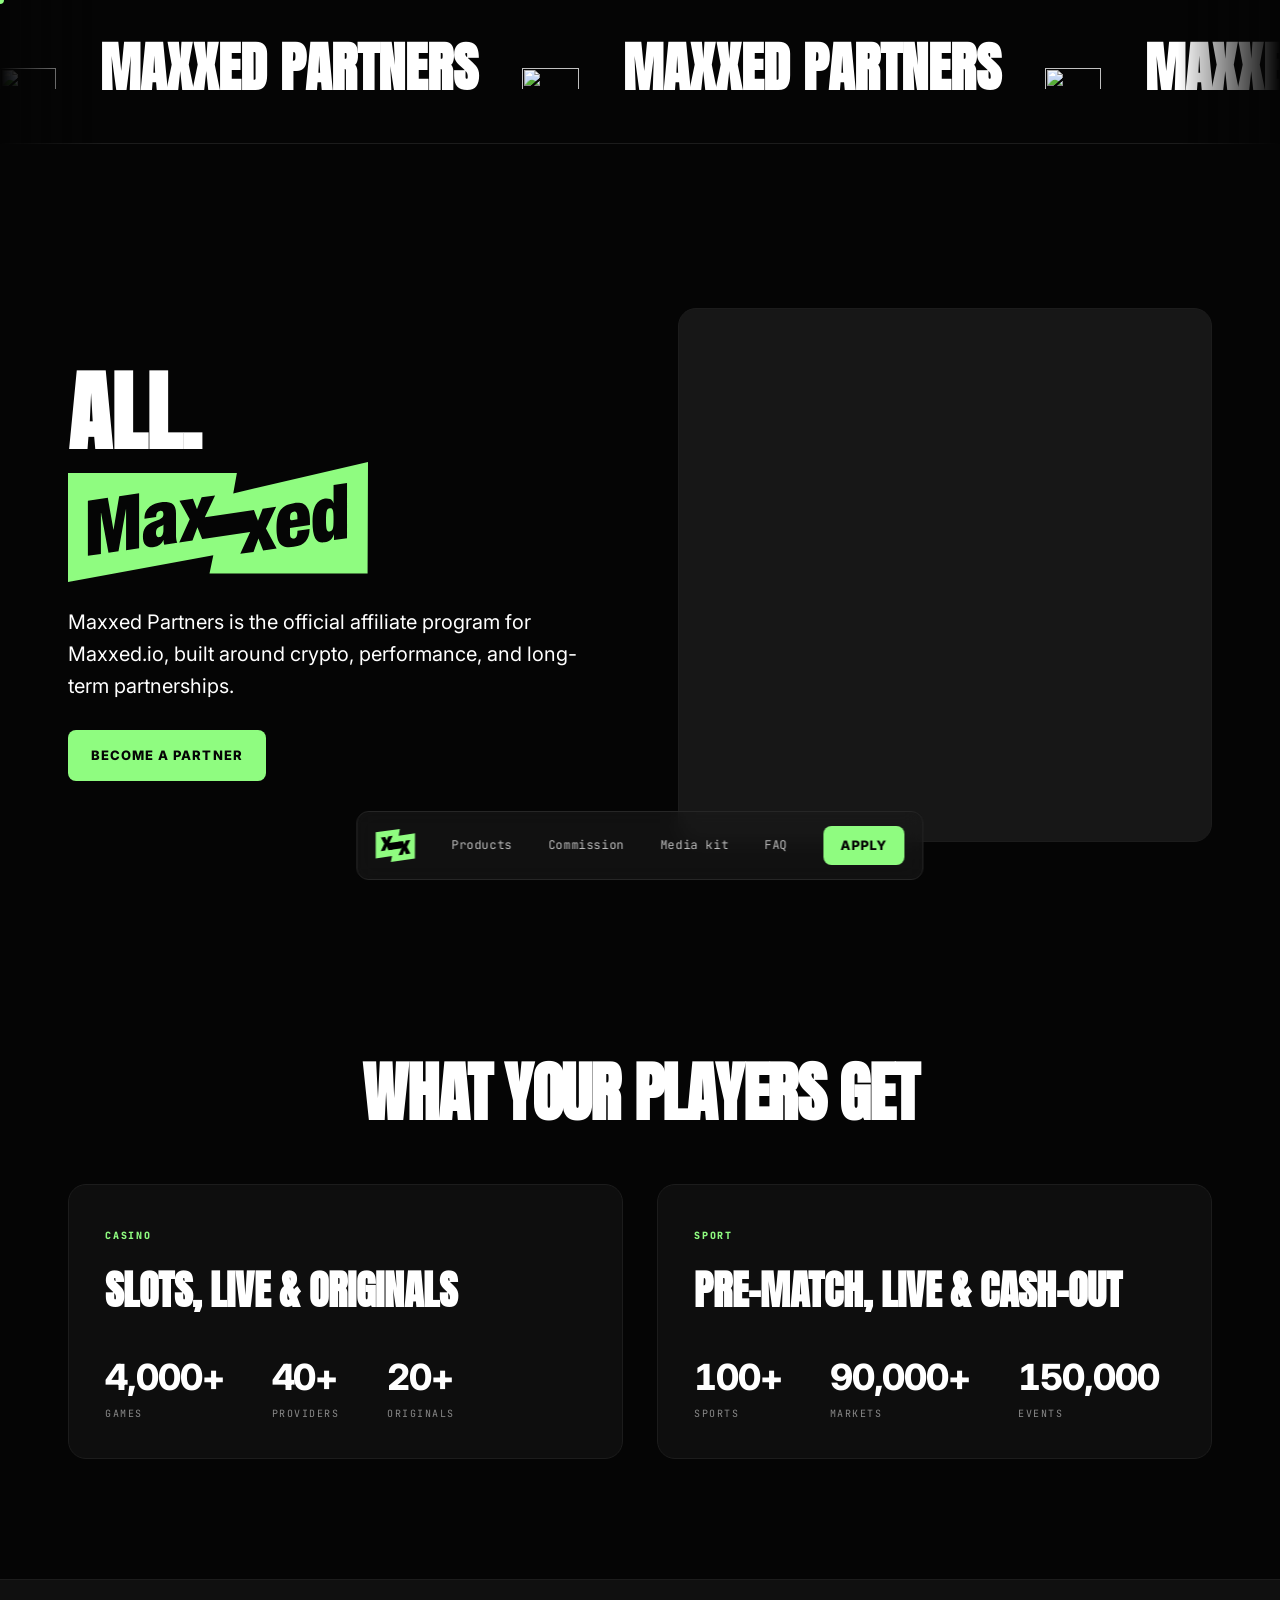
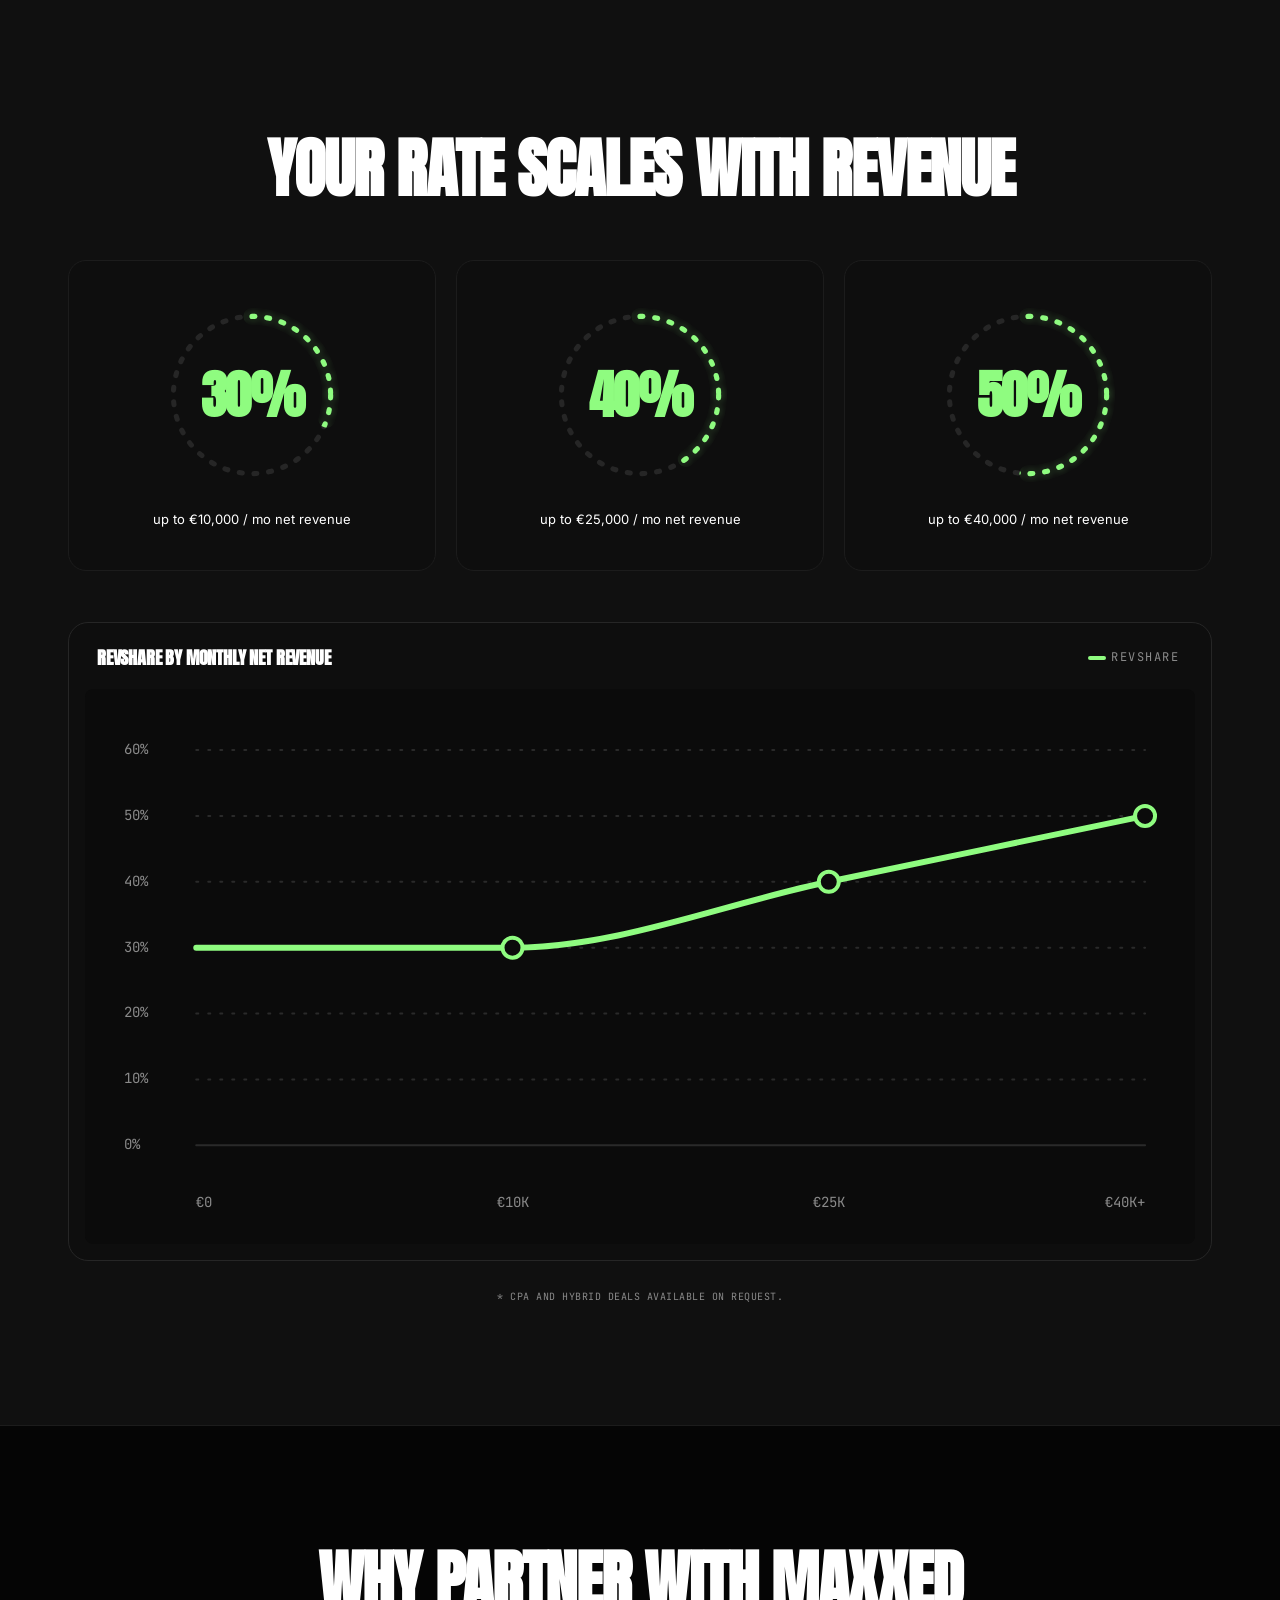
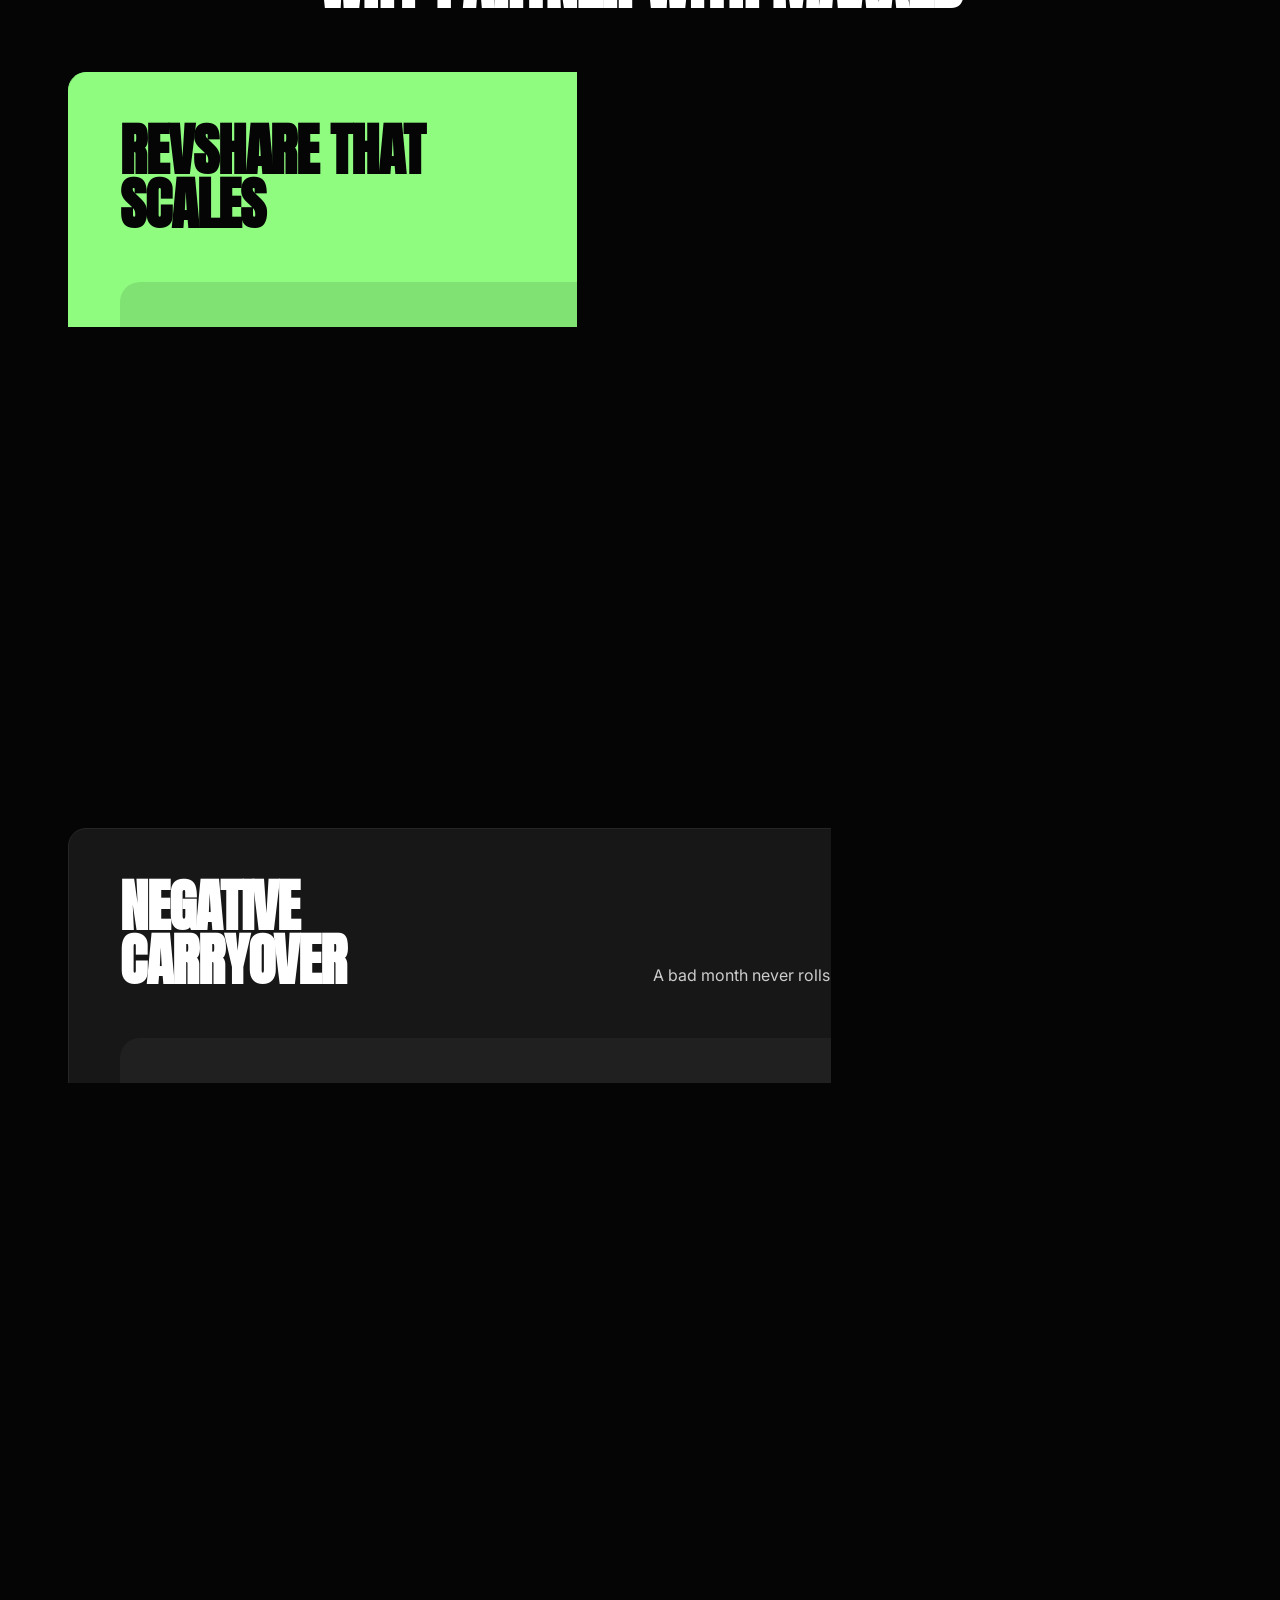
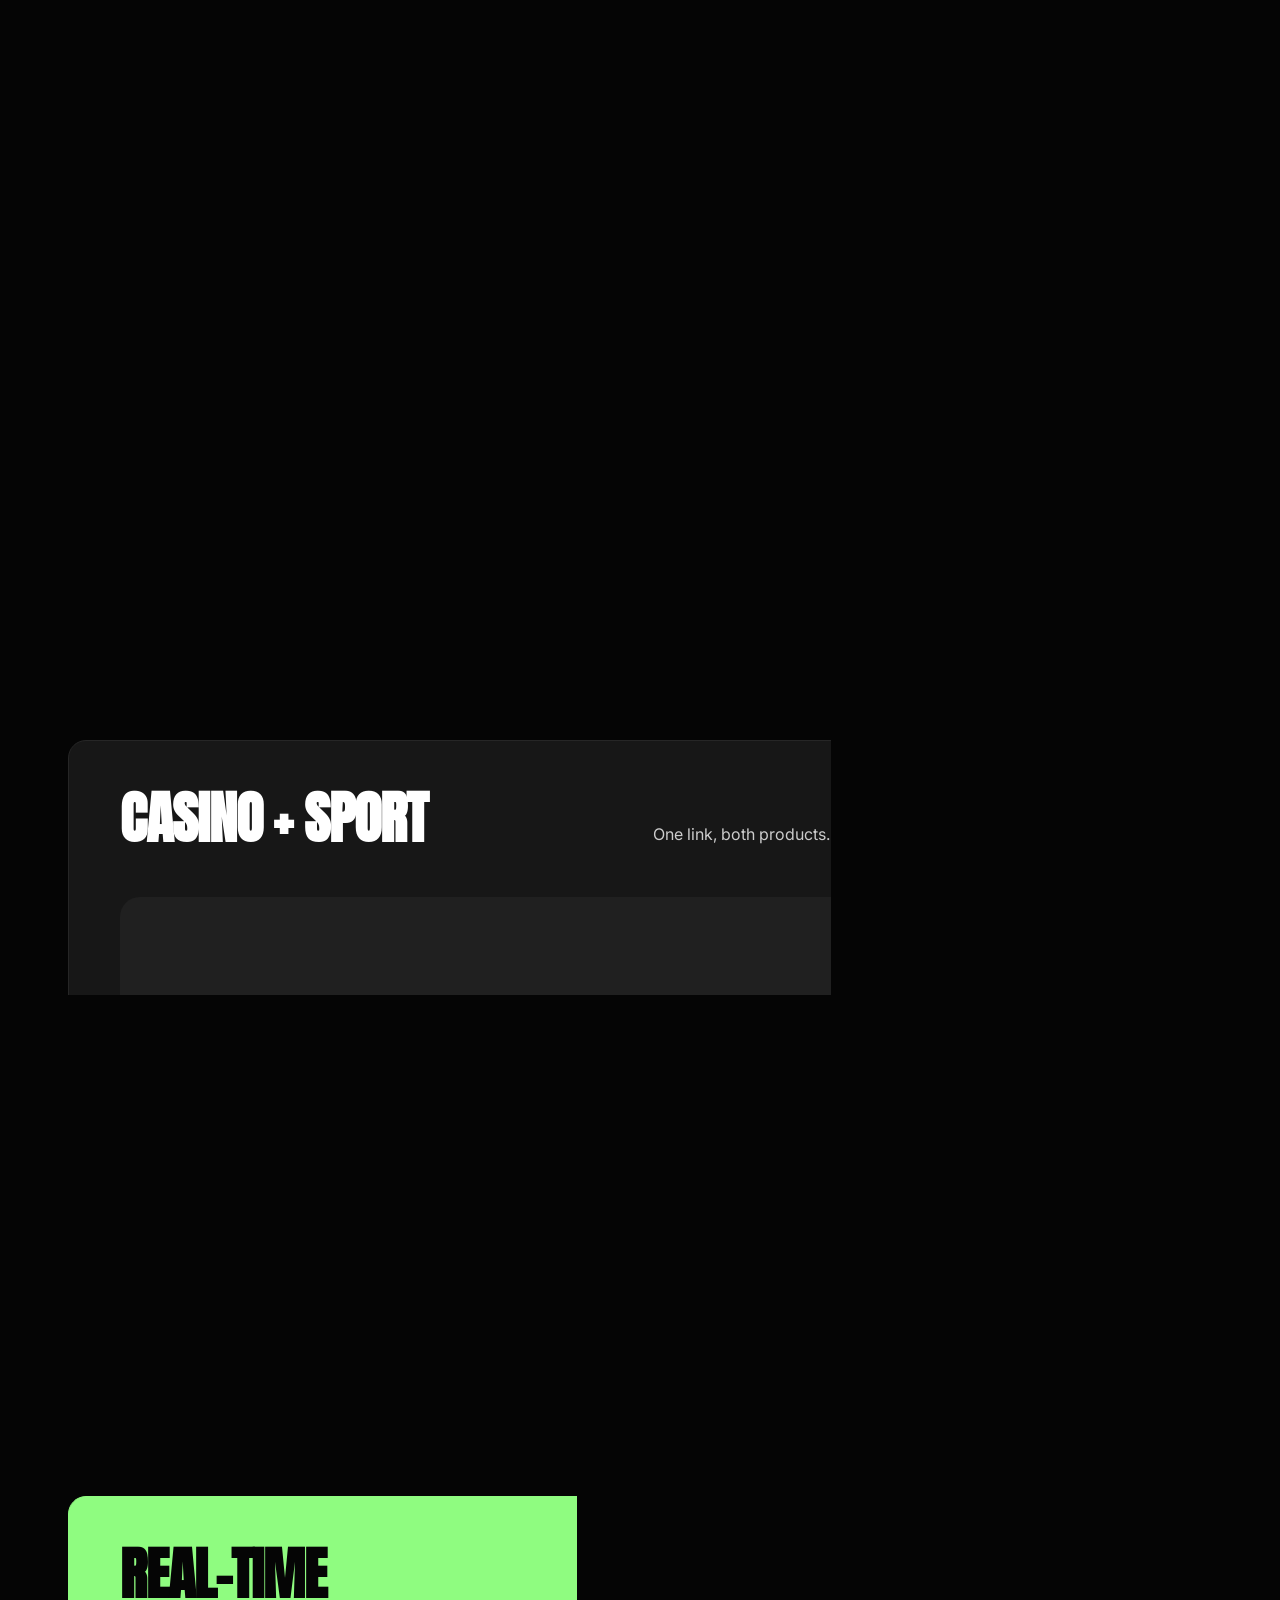
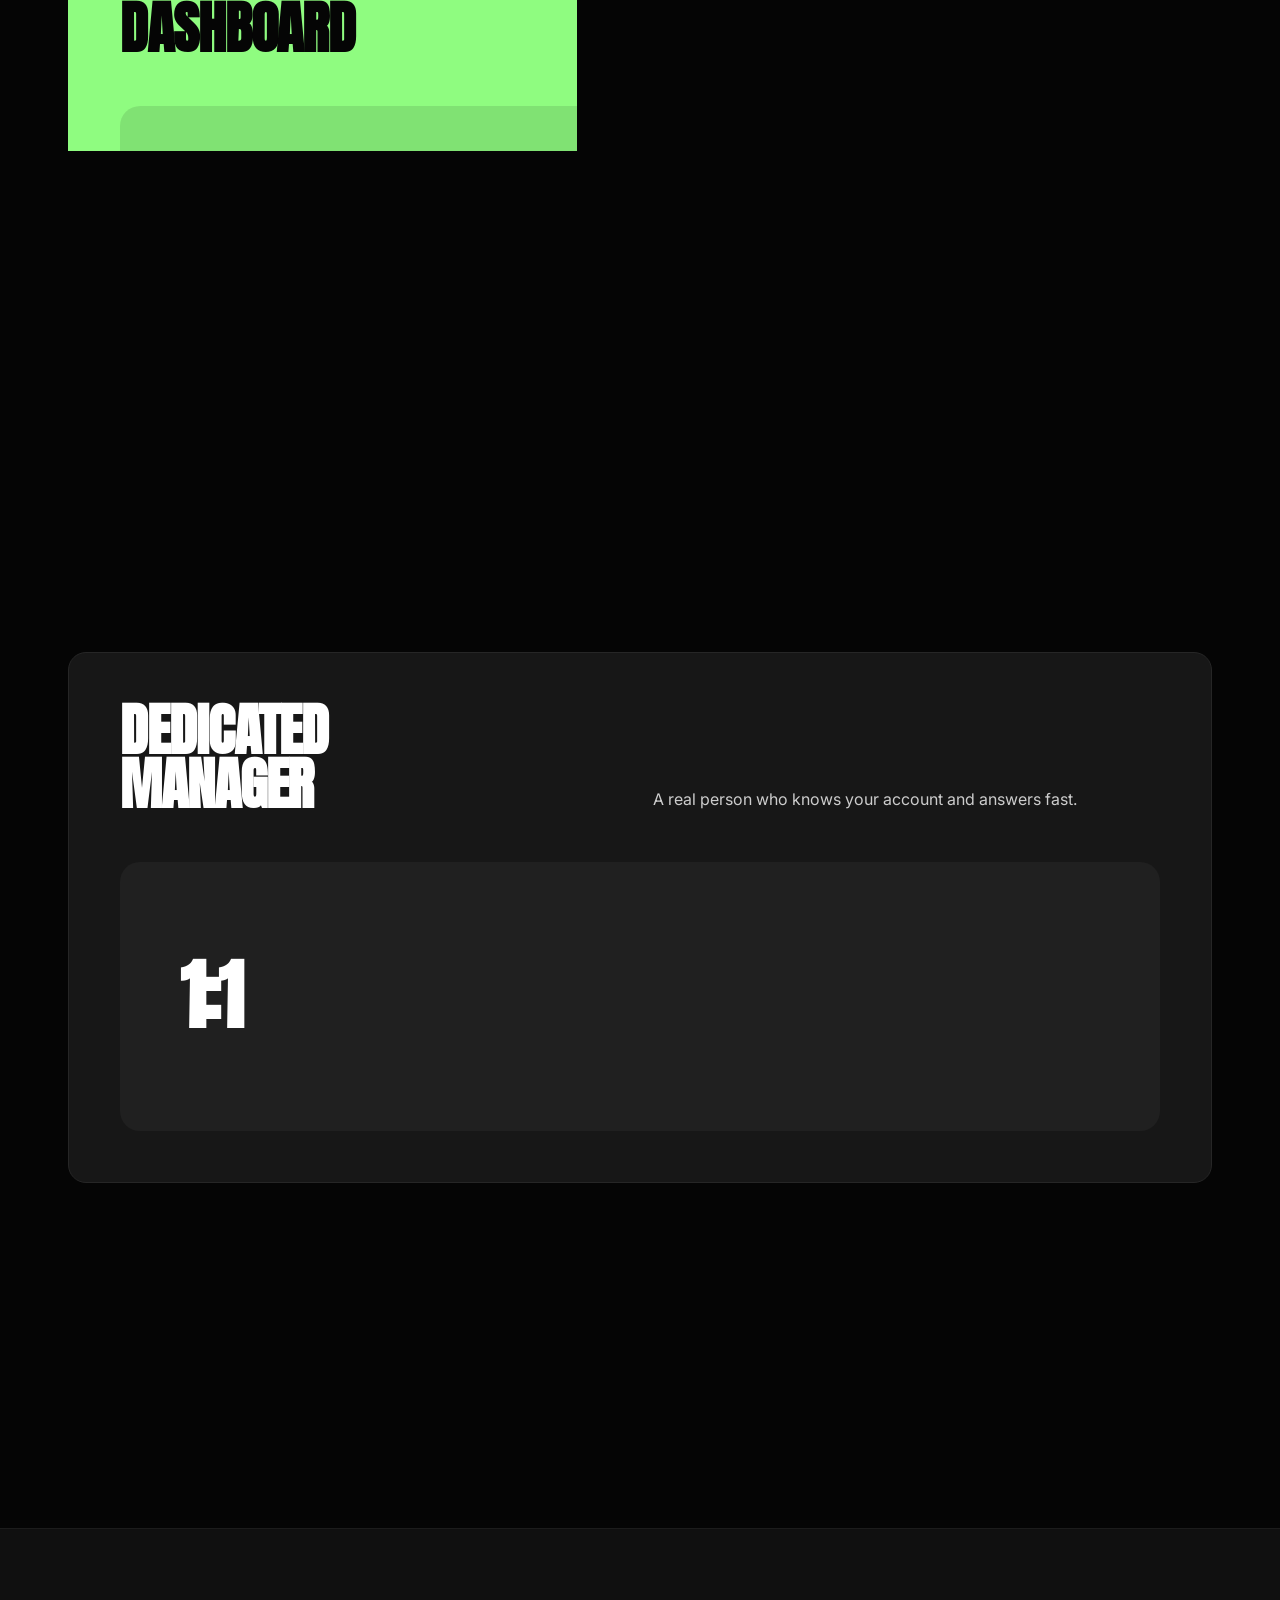
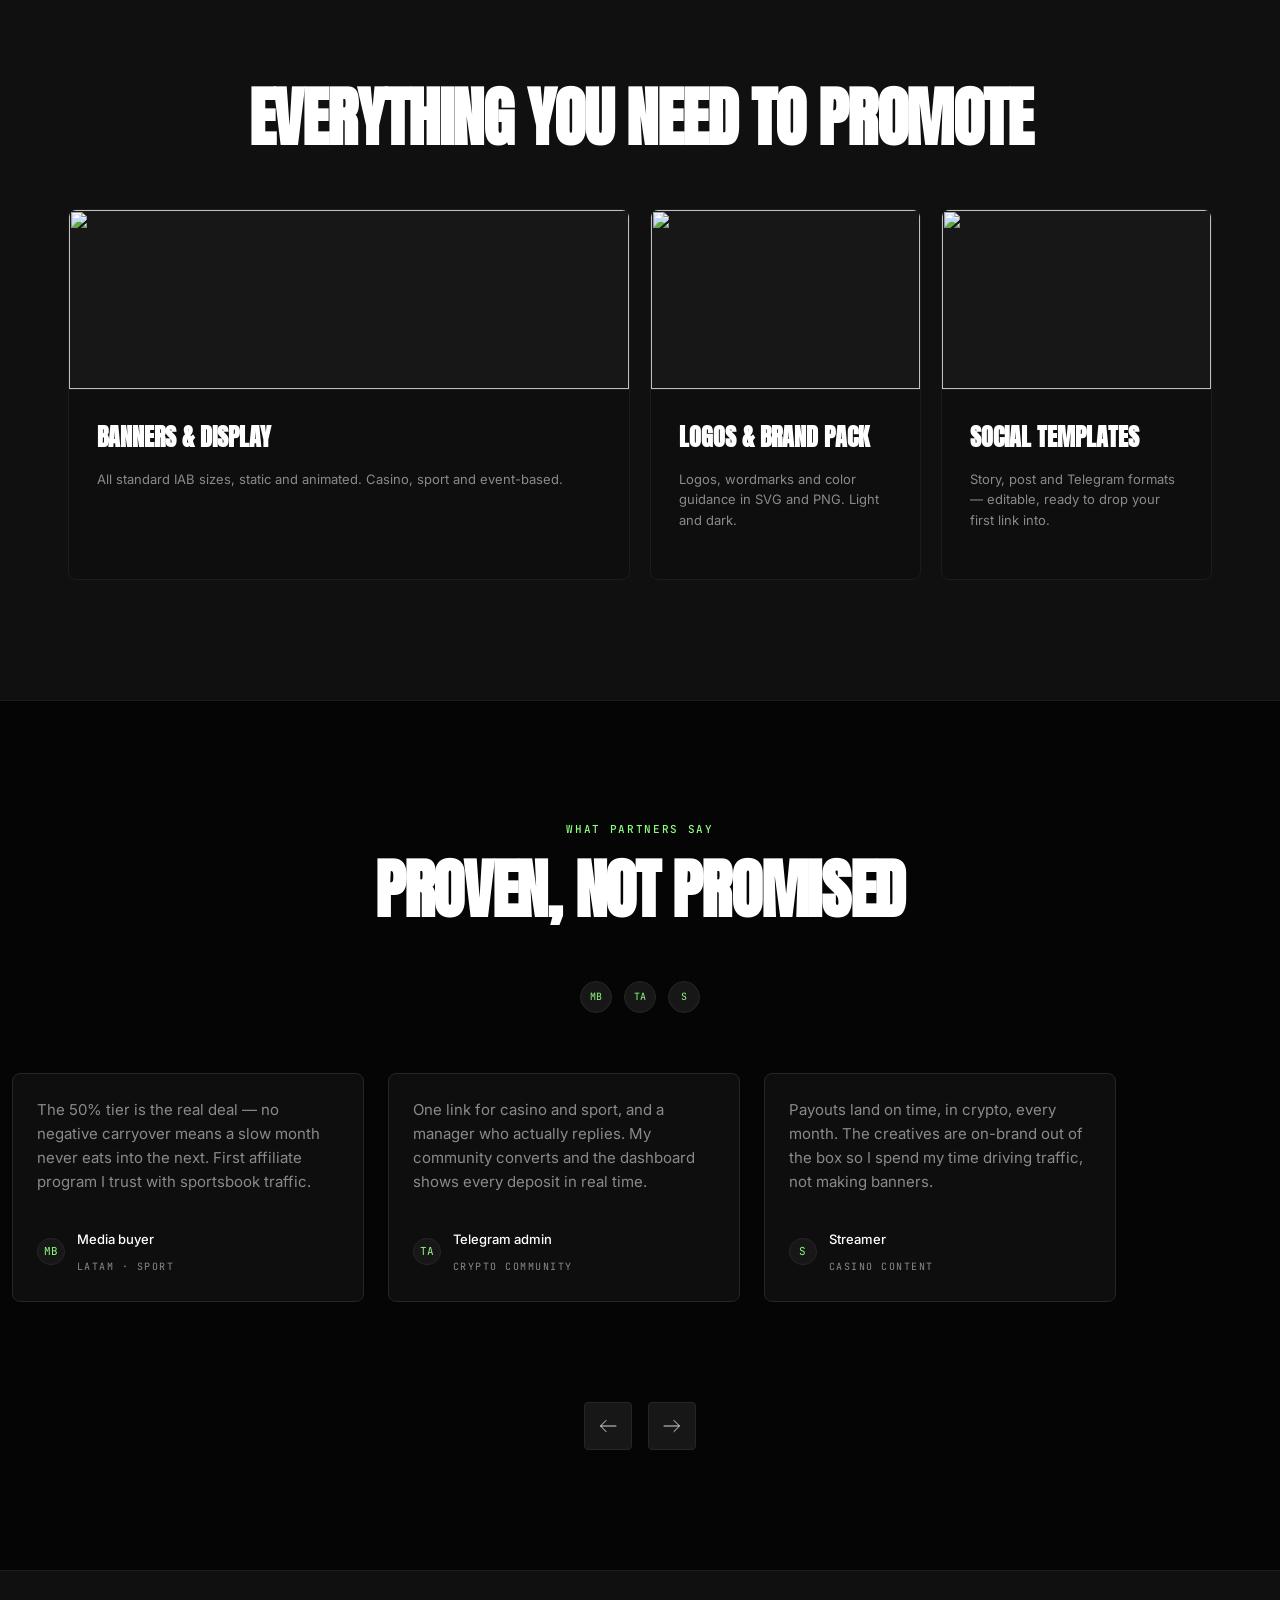
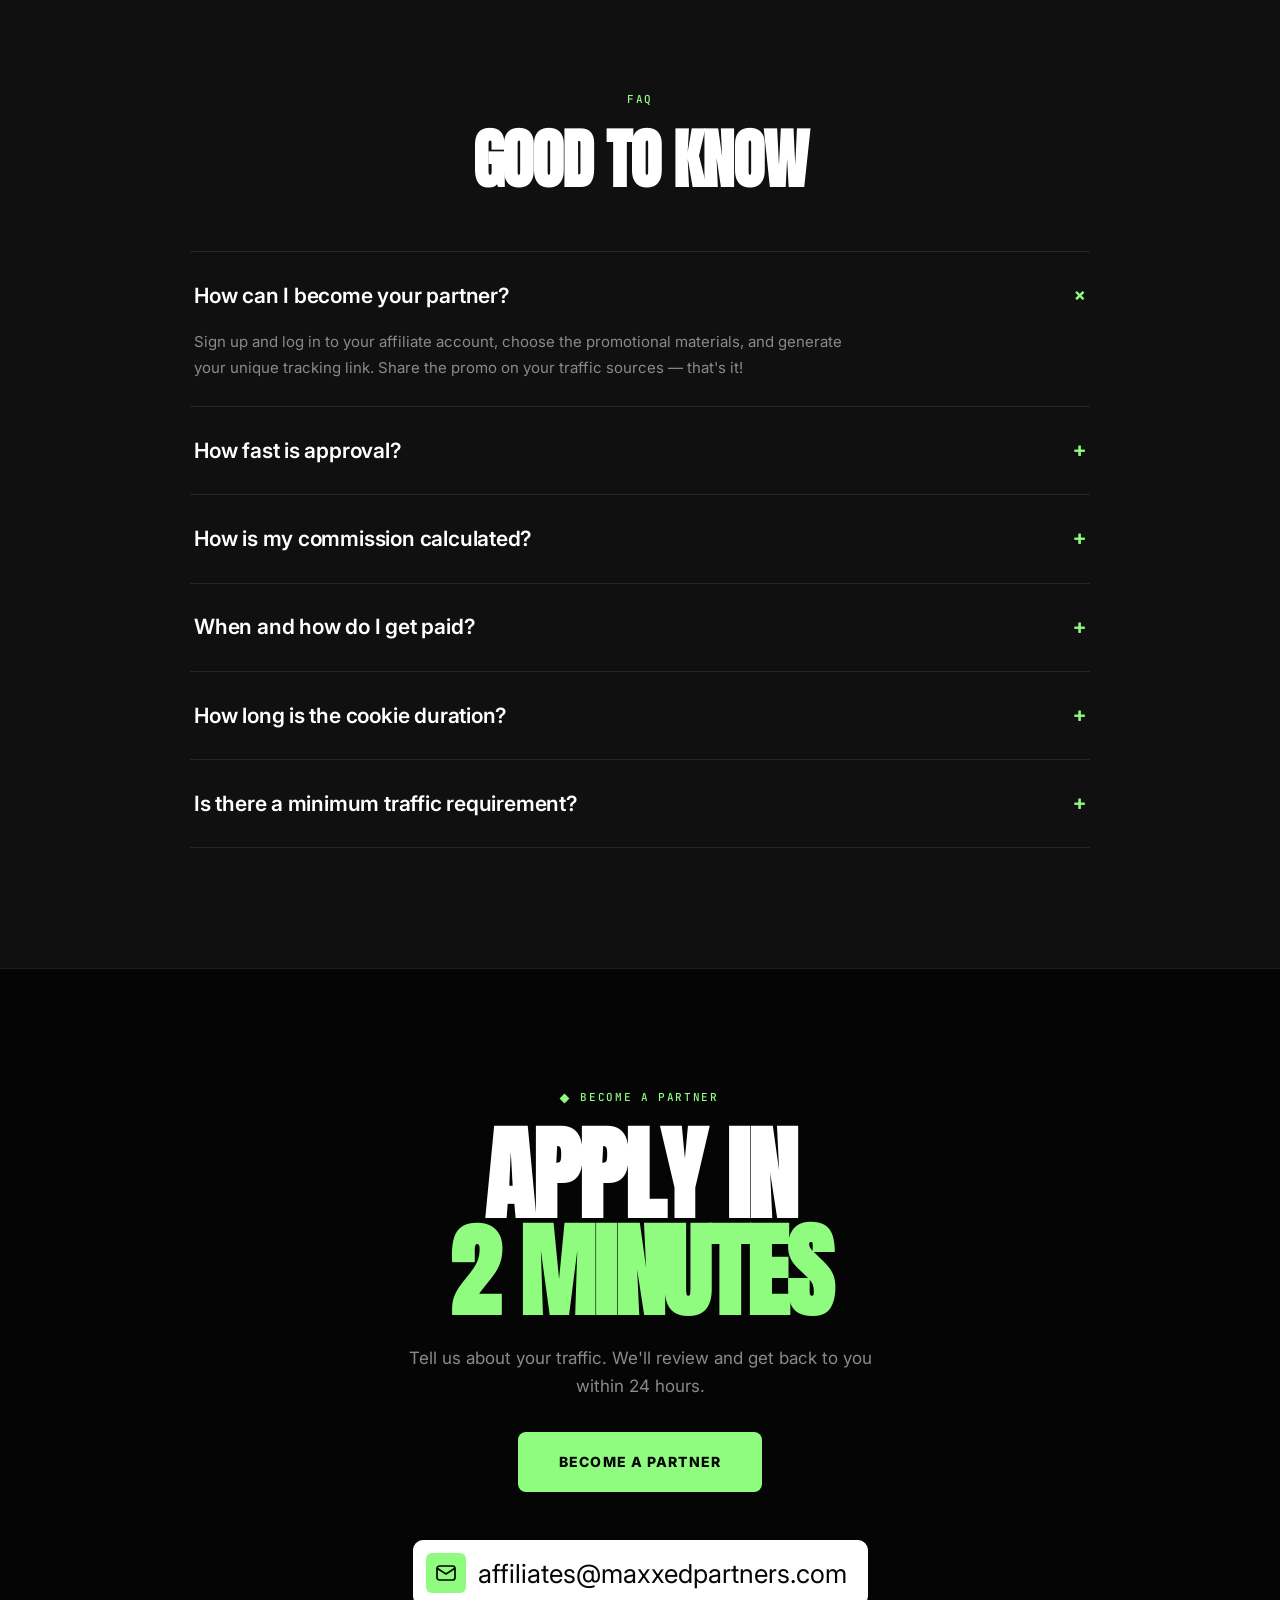
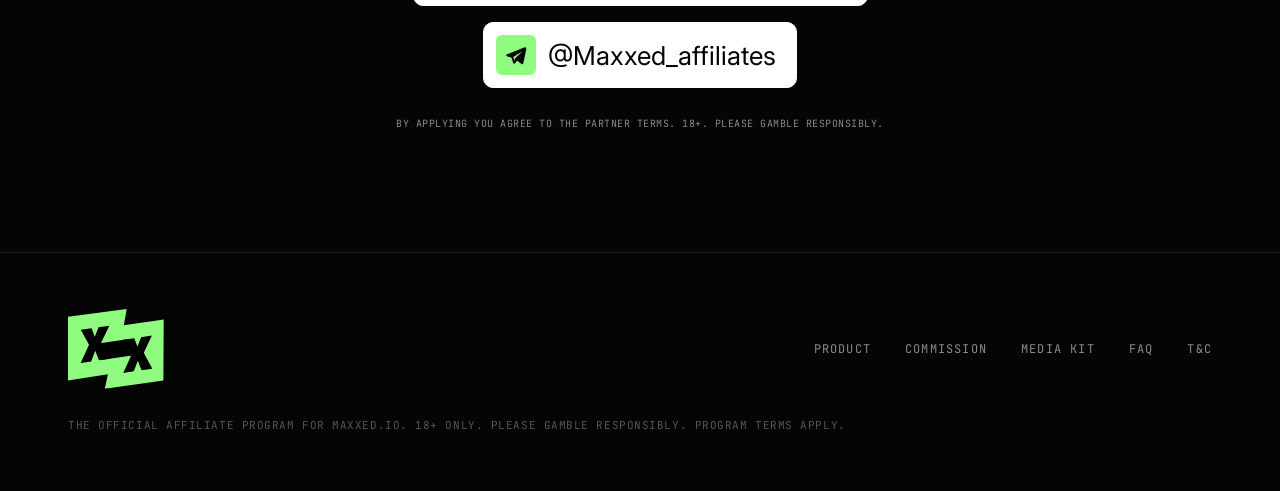
==== commit c85bf89c: "partners: update product stats and cookie duration New casino/sport figures and a 60 day cookie. The" ====
--- a/partners/index.html
+++ b/partners/index.html
@@ -638,9 +638,9 @@
           <span class="tag">Casino</span>
           <h3 class="h3" data-cms="casino_h3">Slots, live &amp; originals</h3>
           <div class="stats">
-            <div class="stat"><div class="num" data-cms="casino_stat1_num">5,000+</div><div class="lbl" data-cms="casino_stat1_lbl">Games</div></div>
-            <div class="stat"><div class="num" data-cms="casino_stat2_num">80+</div><div class="lbl" data-cms="casino_stat2_lbl">Providers</div></div>
-            <div class="stat"><div class="num" data-cms="casino_stat3_num">10+</div><div class="lbl" data-cms="casino_stat3_lbl">Originals</div></div>
+            <div class="stat"><div class="num" data-cms="casino_stat1_num">4,000+</div><div class="lbl" data-cms="casino_stat1_lbl">Games</div></div>
+            <div class="stat"><div class="num" data-cms="casino_stat2_num">40+</div><div class="lbl" data-cms="casino_stat2_lbl">Providers</div></div>
+            <div class="stat"><div class="num" data-cms="casino_stat3_num">20+</div><div class="lbl" data-cms="casino_stat3_lbl">Originals</div></div>
           </div>
         </article>
         <article class="prod-card">
@@ -648,9 +648,9 @@
           <span class="tag">Sport</span>
           <h3 class="h3" data-cms="sport_h3">Pre-match, live &amp; cash-out</h3>
           <div class="stats">
-            <div class="stat"><div class="num" data-cms="sport_stat1_num">35+</div><div class="lbl" data-cms="sport_stat1_lbl">Sports</div></div>
-            <div class="stat"><div class="num" data-cms="sport_stat2_num">1,000+</div><div class="lbl" data-cms="sport_stat2_lbl">Markets</div></div>
-            <div class="stat"><div class="num" data-cms="sport_stat3_num">50K+</div><div class="lbl" data-cms="sport_stat3_lbl">Events/mo</div></div>
+            <div class="stat"><div class="num" data-cms="sport_stat1_num">100+</div><div class="lbl" data-cms="sport_stat1_lbl">Sports</div></div>
+            <div class="stat"><div class="num" data-cms="sport_stat2_num">90,000+</div><div class="lbl" data-cms="sport_stat2_lbl">Markets</div></div>
+            <div class="stat"><div class="num" data-cms="sport_stat3_num">150,000</div><div class="lbl" data-cms="sport_stat3_lbl">Events</div></div>
           </div>
         </article>
       </div>
@@ -879,7 +879,7 @@
         <details><summary>How fast is approval?</summary><p>We review applications within 24 hours.</p></details>
         <details><summary>How is my commission calculated?</summary><p>Your commission is calculated on a Revenue Share model. Formula: Commission = (Total Bets − Player Wins − Bonuses − Admin Fees) × Your Deal Percentage.</p></details>
         <details><summary>When and how do I get paid?</summary><p>Monthly, in crypto, straight to your wallet.</p></details>
-        <details><summary>How long is the cookie duration?</summary><p>The cookie duration is 30 days from the last click.</p></details>
+        <details><summary>How long is the cookie duration?</summary><p>The cookie duration is 60 days from the last click.</p></details>
         <details><summary>Is there a minimum traffic requirement?</summary><p>No minimum to join.</p></details>
       </div>
     </div>
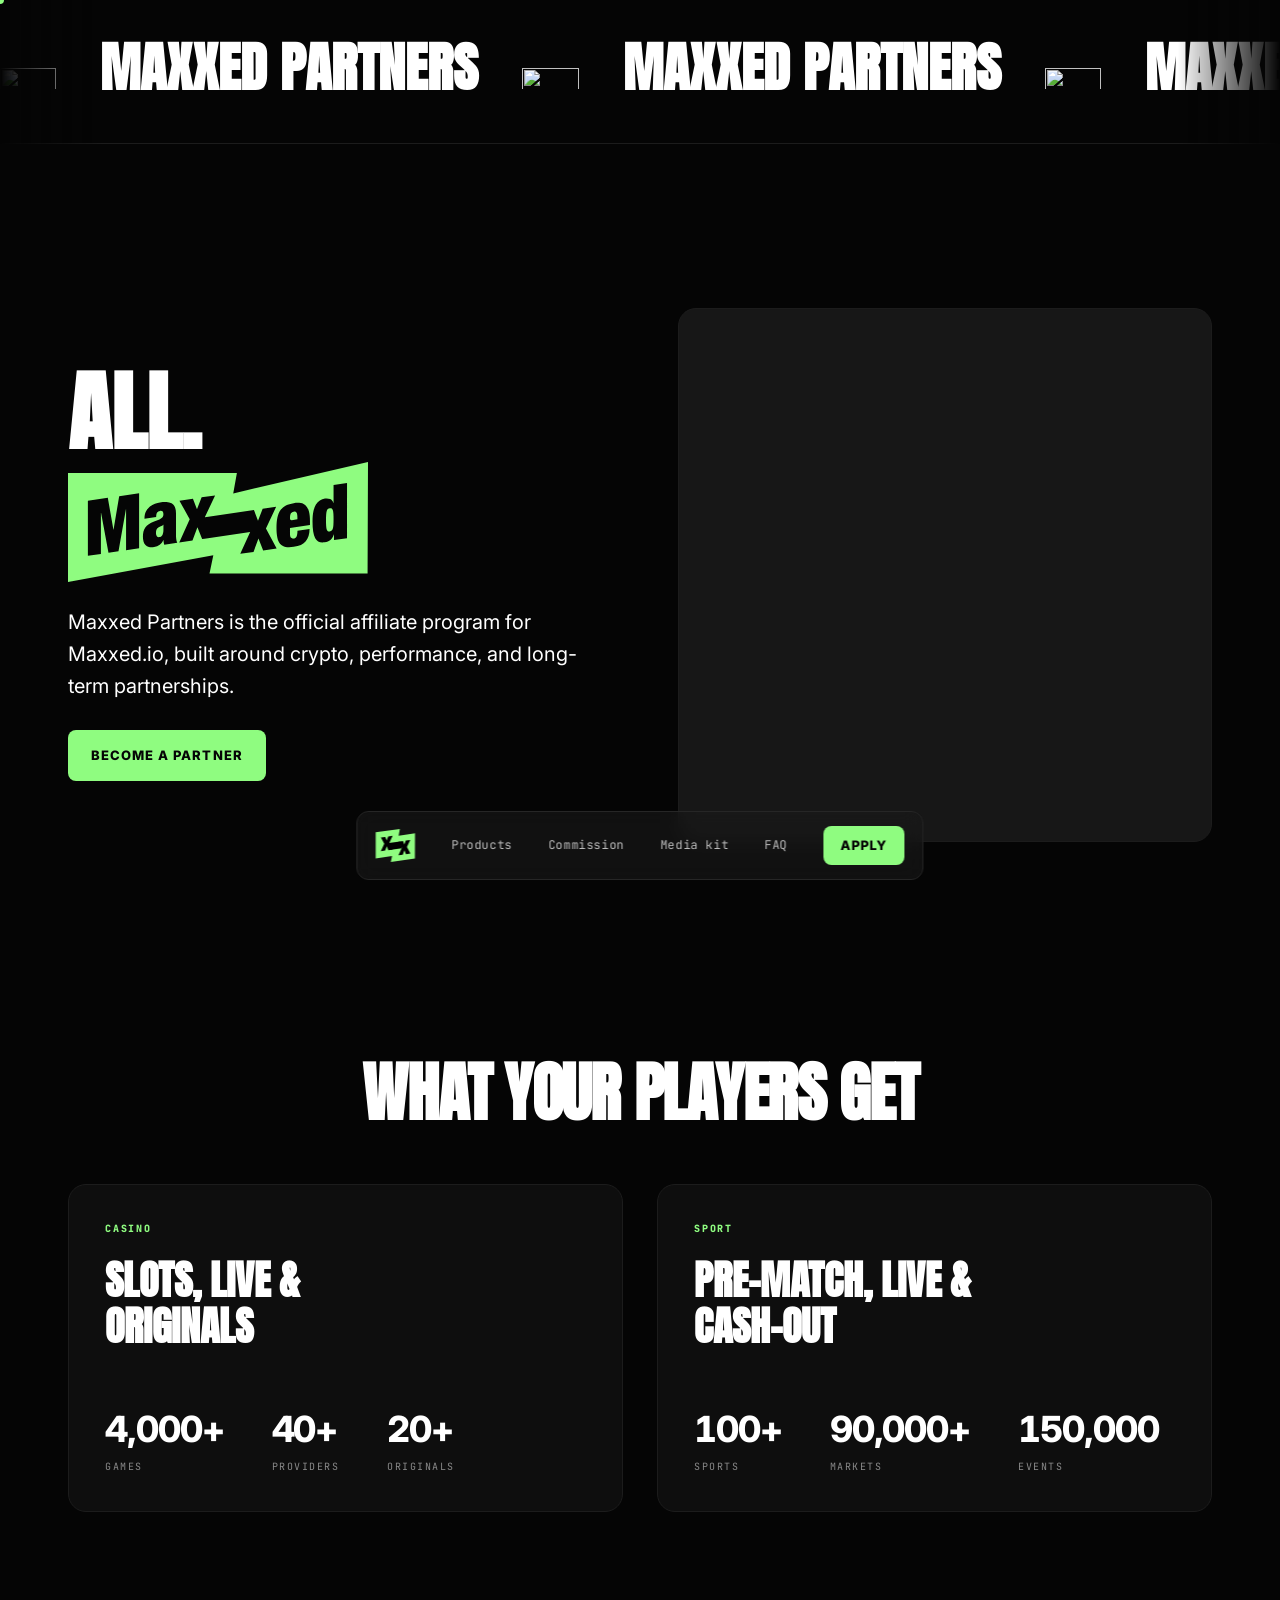
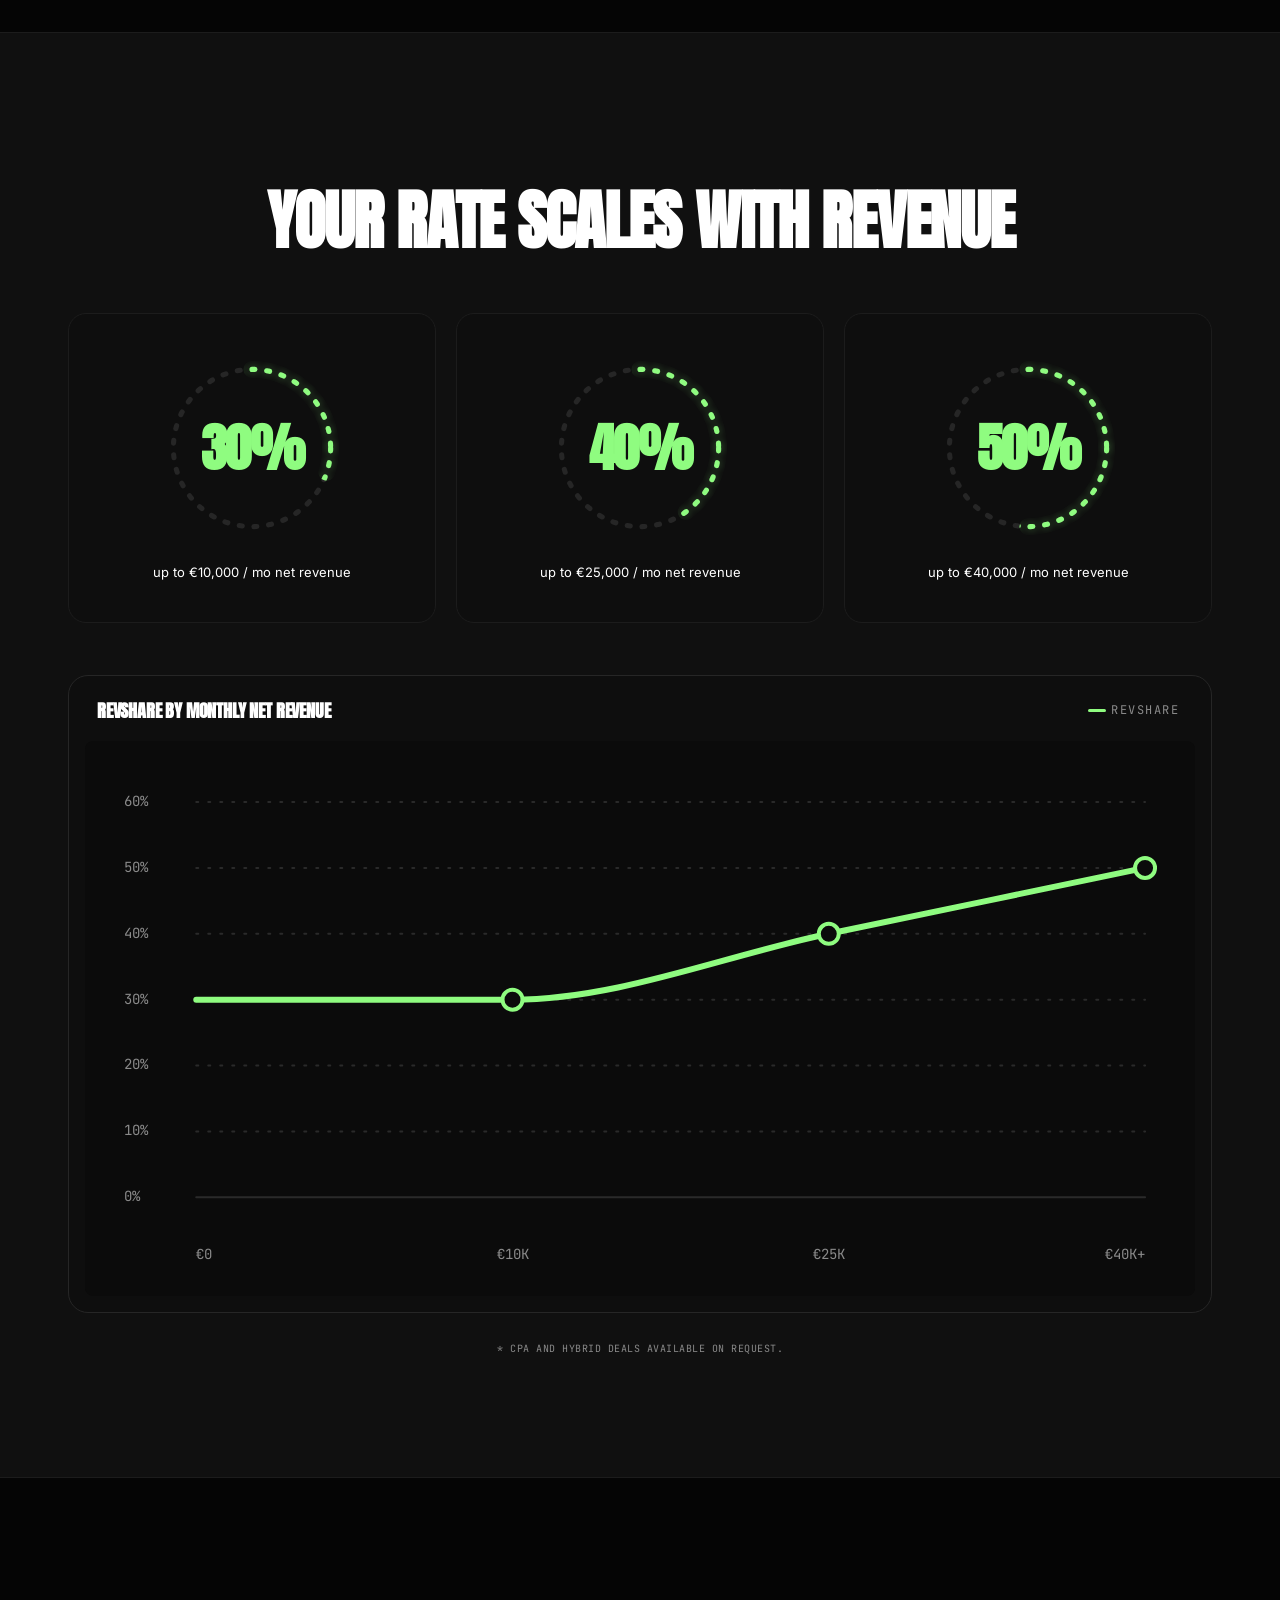
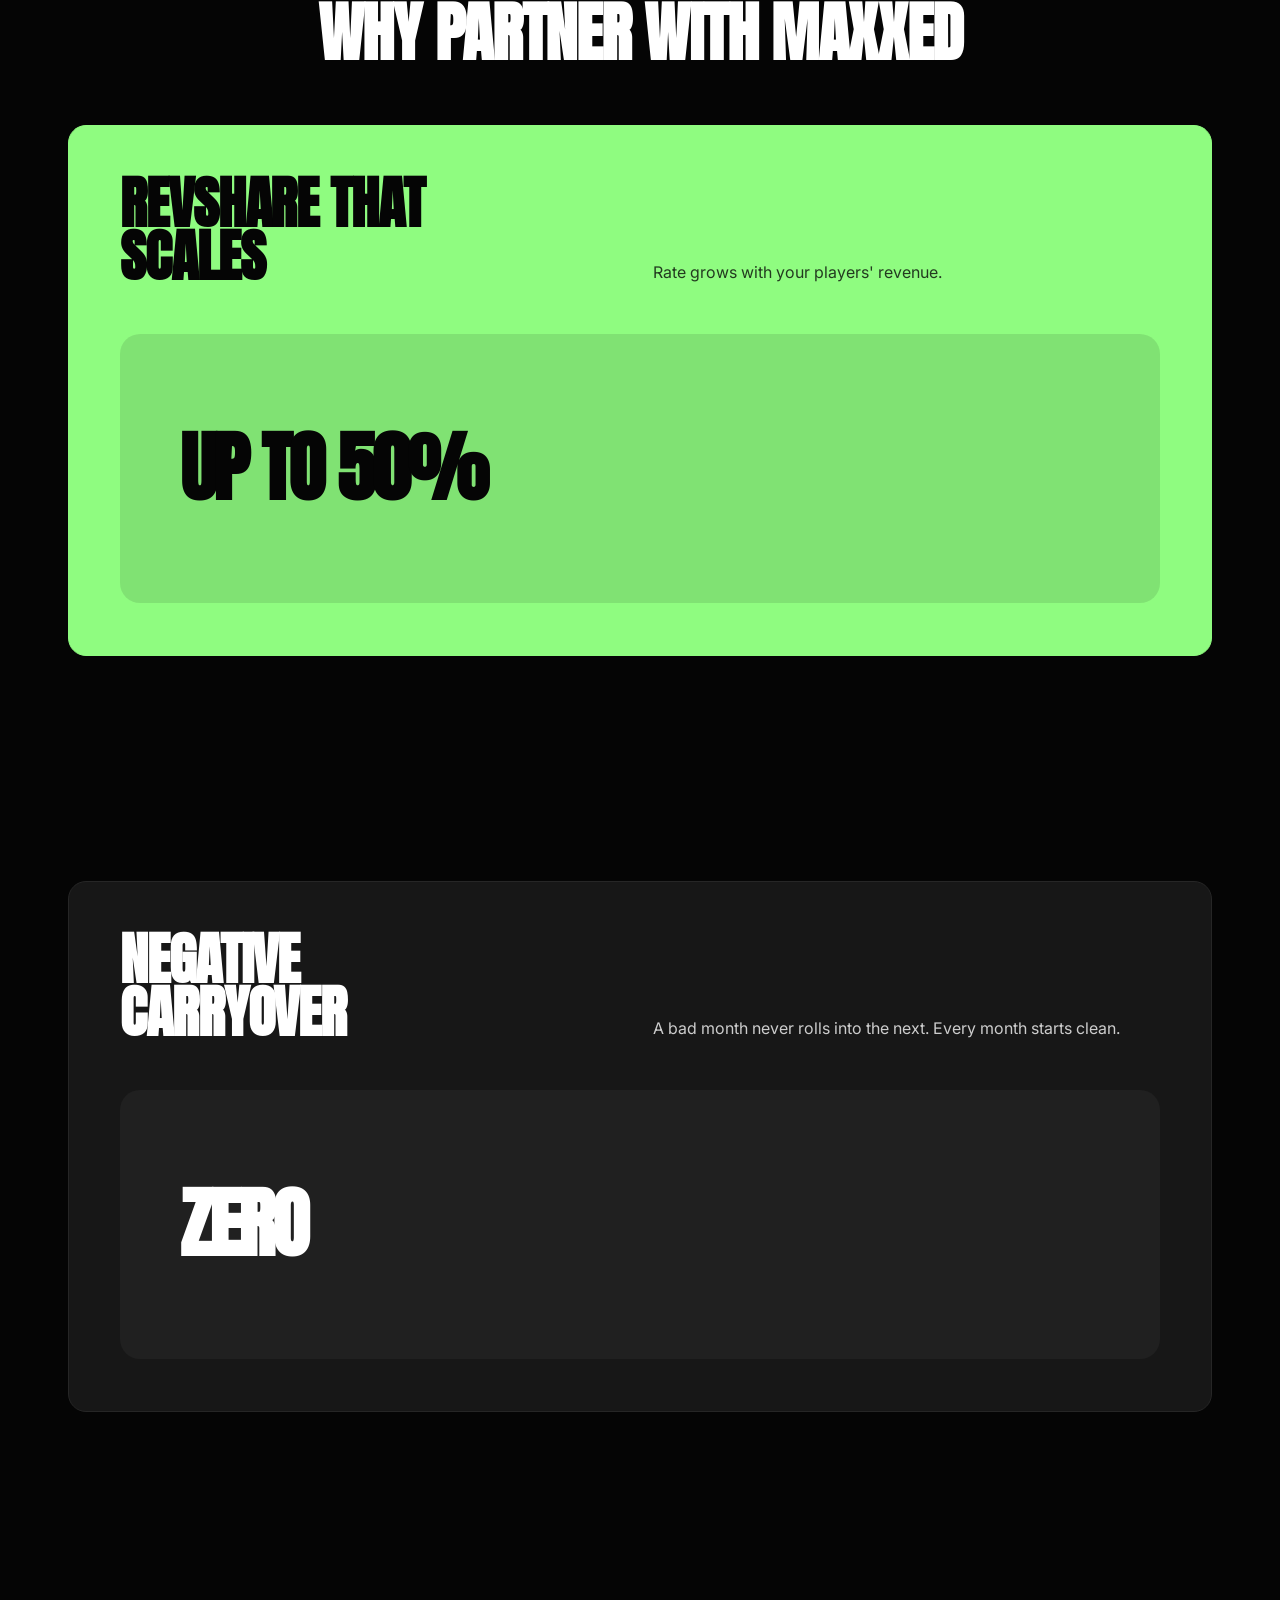
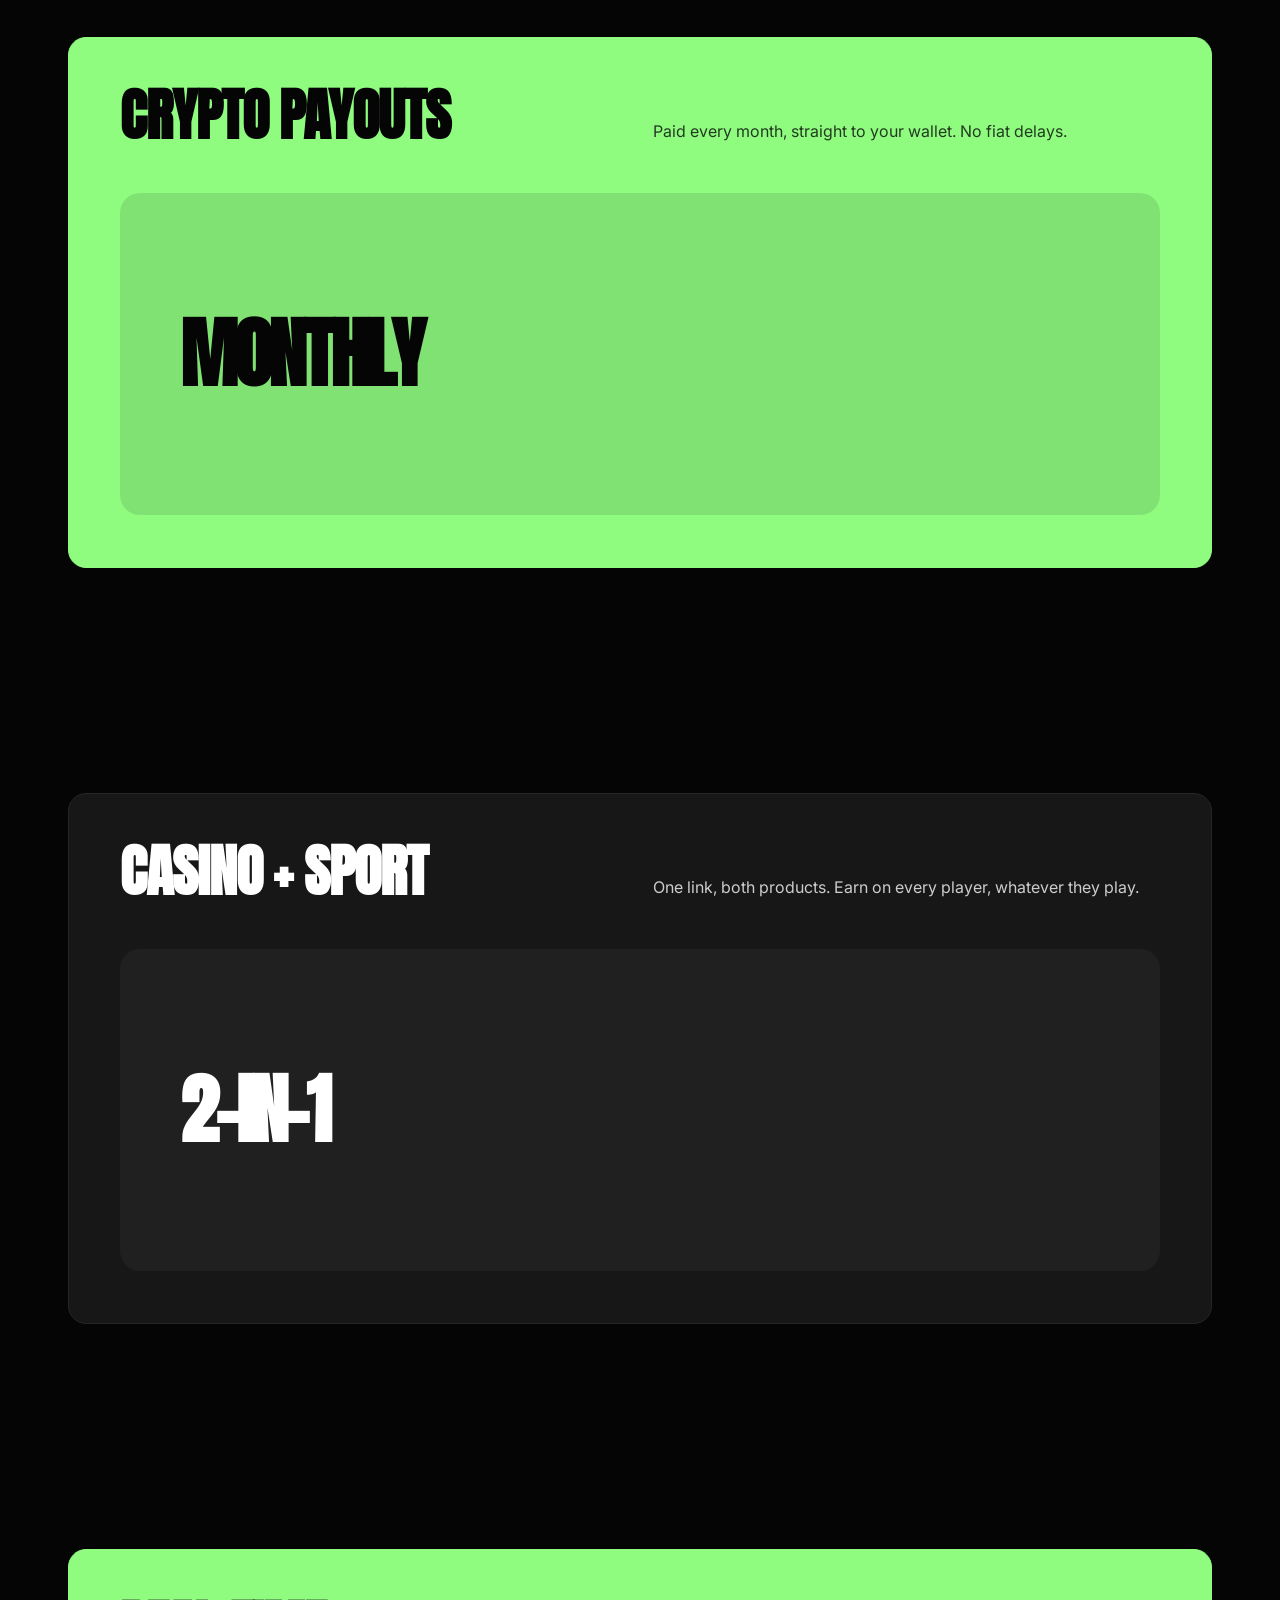
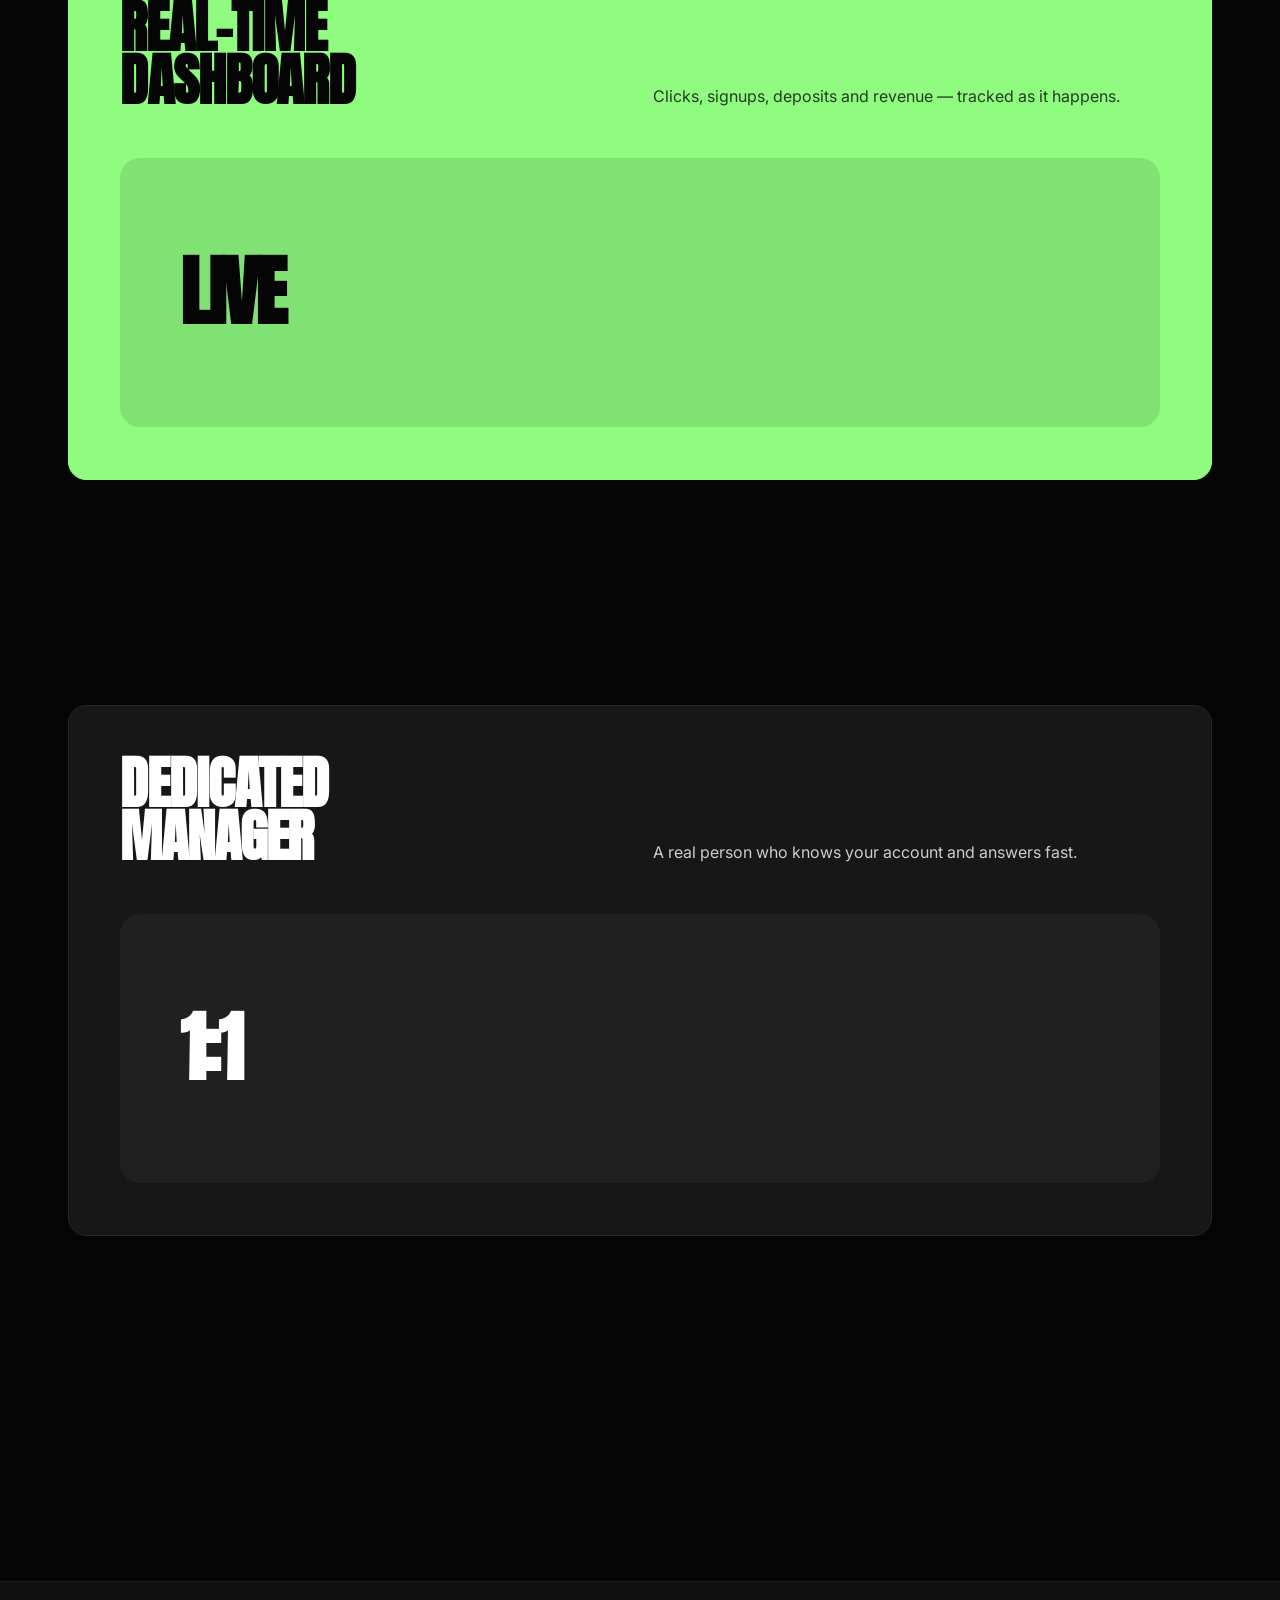
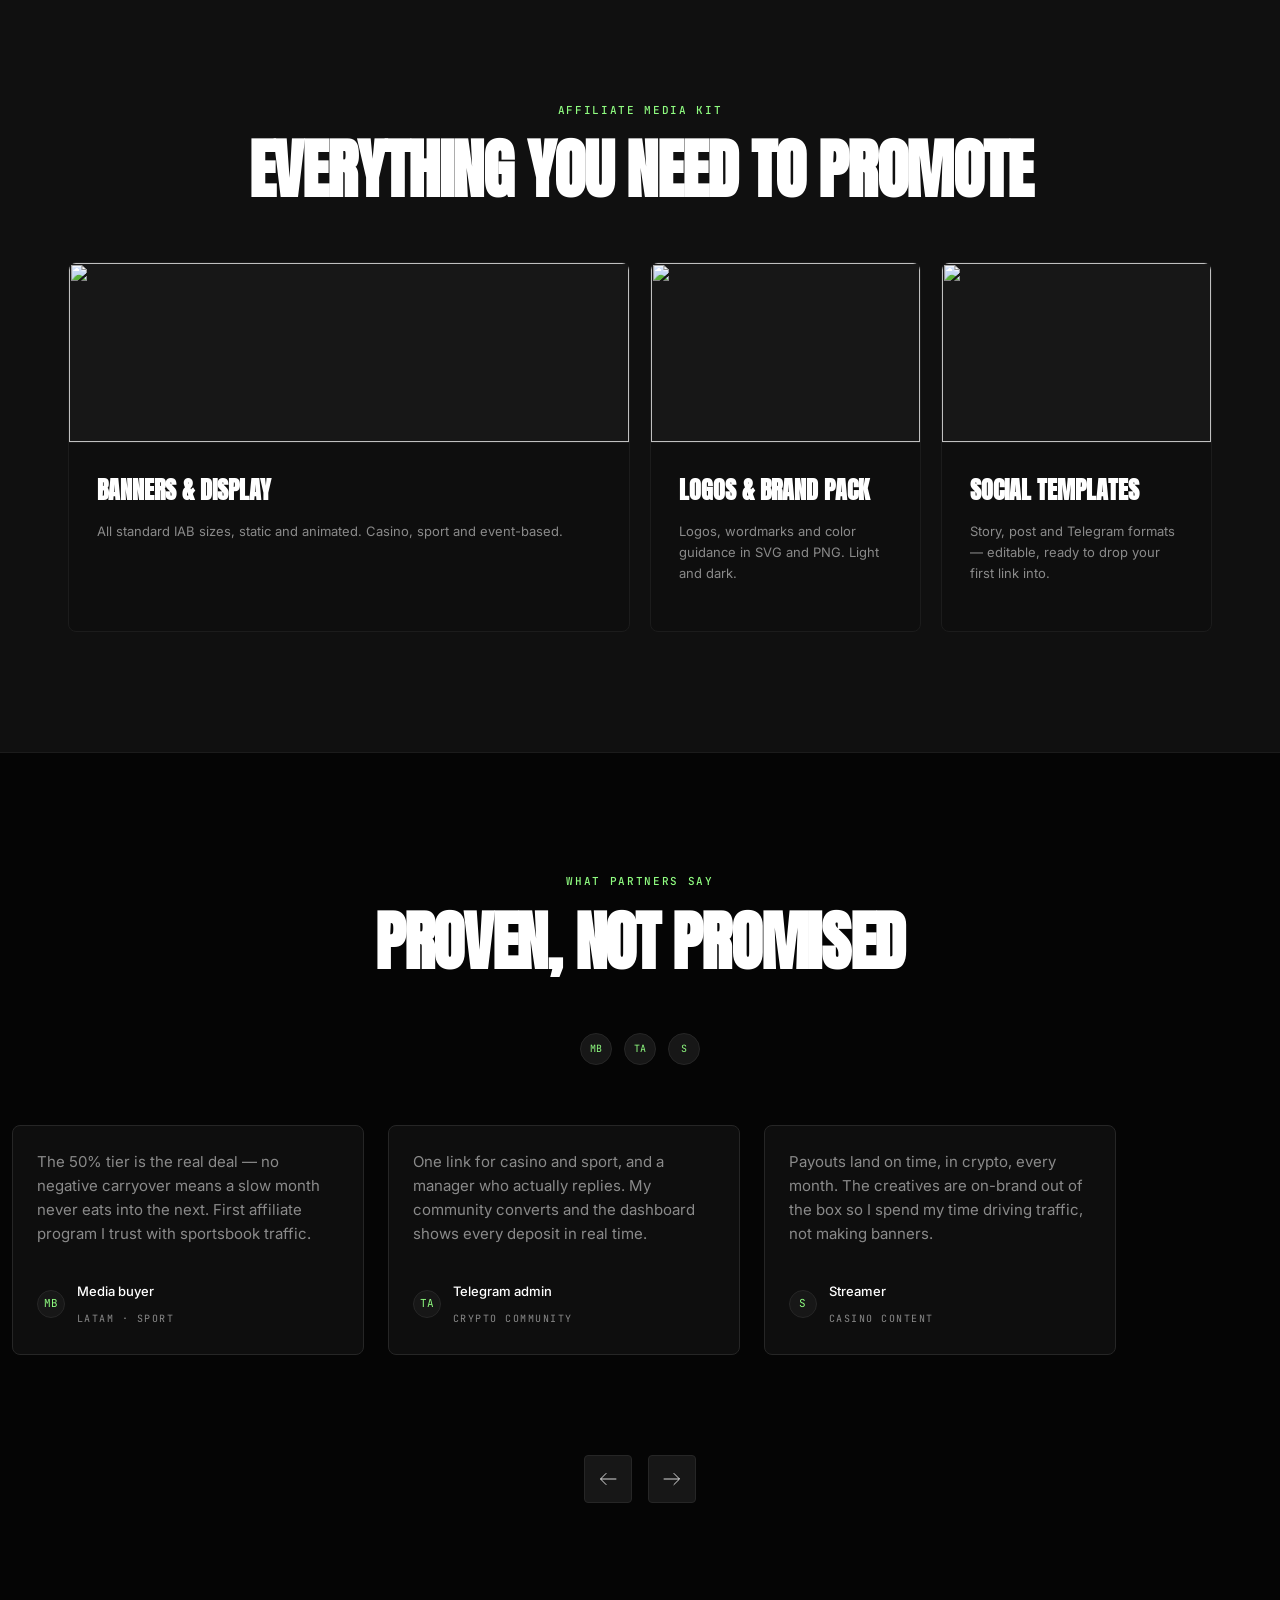
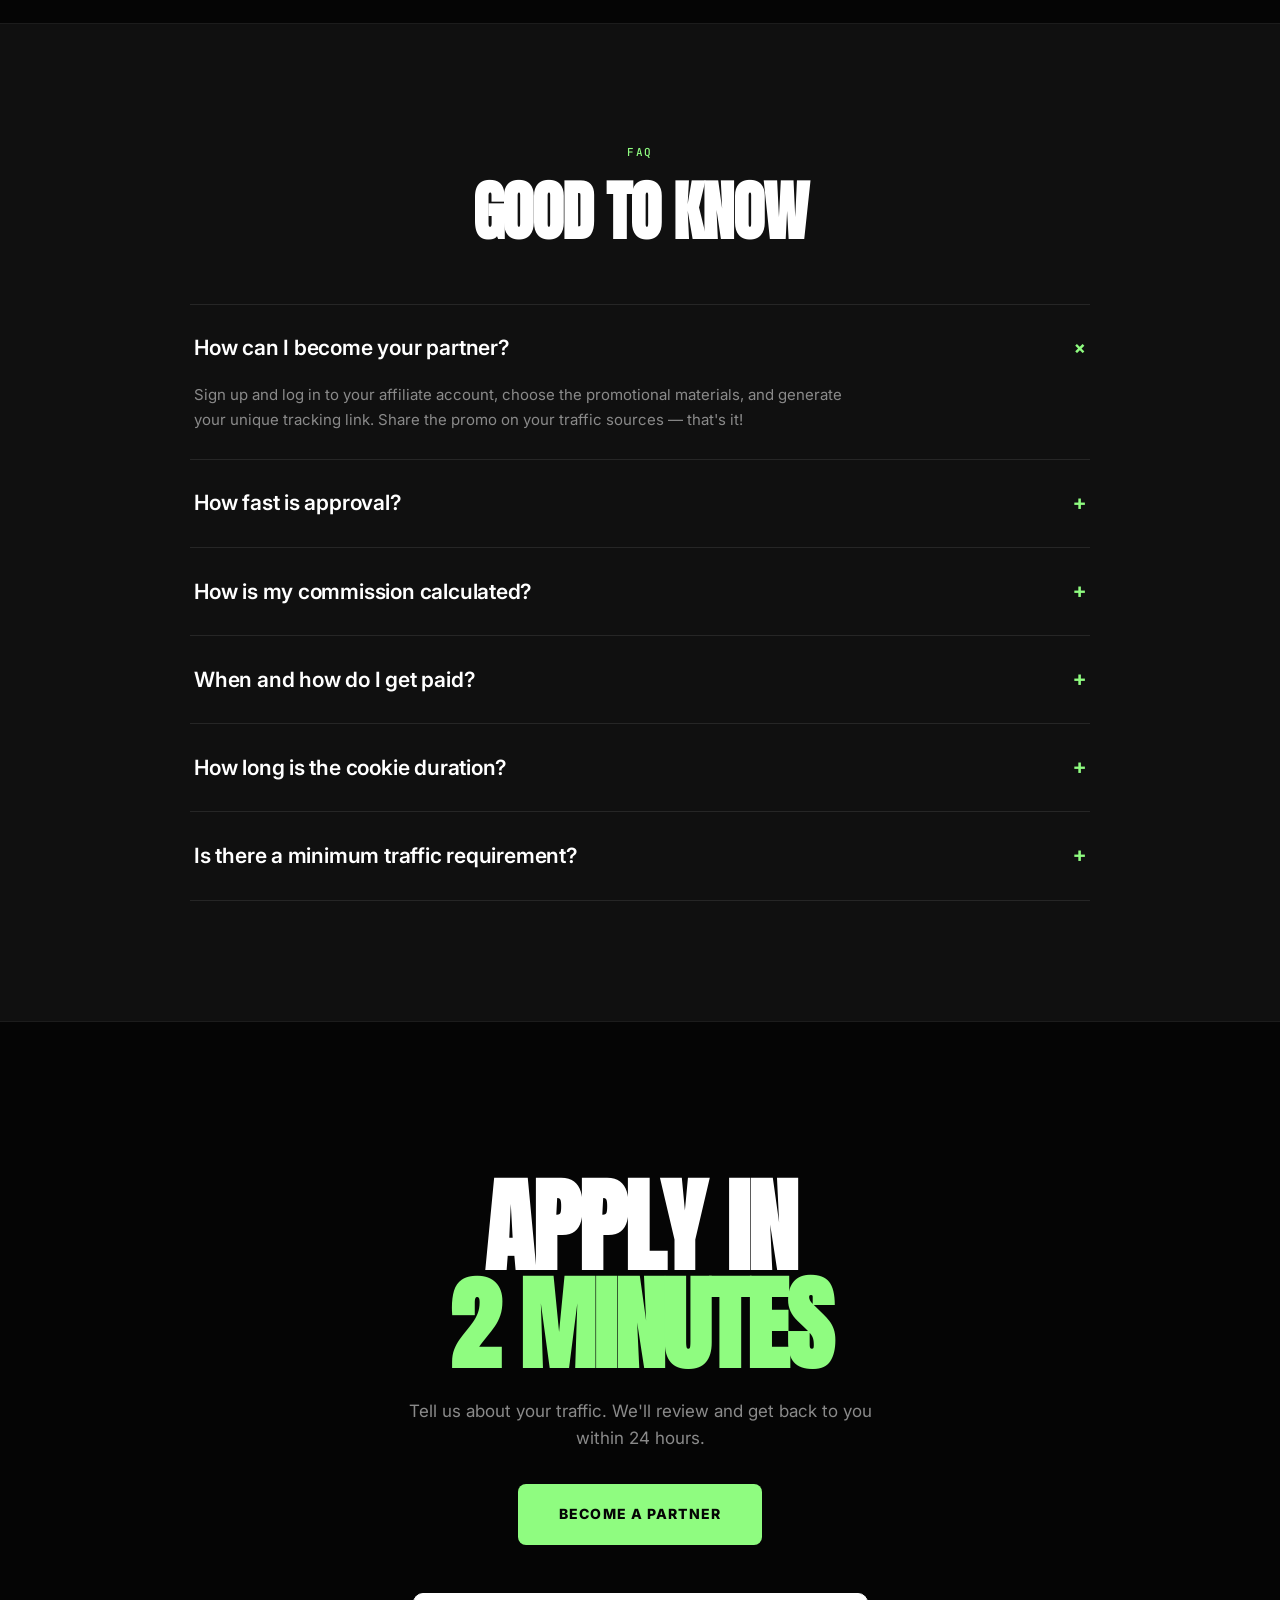
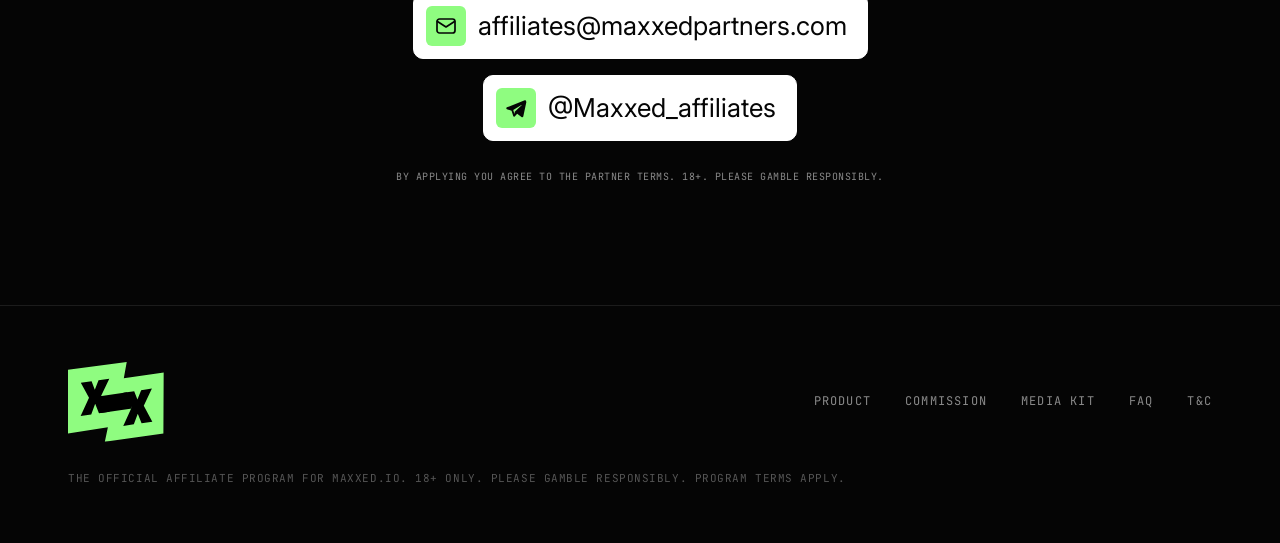
==== commit a9c65470: "partners: lay out product cards on a grid so art never overlaps stats Art moves from absolute bottom" ====
--- a/partners/index.html
+++ b/partners/index.html
@@ -159,14 +159,22 @@
     position: relative; overflow: hidden;
     background: var(--surface); border: 1px solid var(--line); border-radius: var(--radius);
     padding: clamp(28px, 3.5vw, 36px);
-  }
+    /* art gets its own column, so it can never sit on top of the text */
+    display: grid; grid-template-columns: minmax(0, 1fr) auto;
+    grid-template-areas: "tag art" "head art" "stats stats";
+    align-items: start; column-gap: clamp(12px, 2vw, 24px);
+  }
+  .prod-card > .tag { grid-area: tag; }
+  .prod-card > h3 { grid-area: head; }
+  .prod-card > .stats { grid-area: stats; }
   .prod-card .tag { color: var(--accent); font-family: var(--mono); font-size: 10px; letter-spacing: .18em; text-transform: uppercase; font-weight: 800; }
   .prod-card h3 { margin: 20px 0 16px; }
   .prod-card p { color: var(--dim); font-size: 15px; max-width: 44ch; }
   .stats { display: flex; flex-wrap: wrap; gap: clamp(28px, 5vw, 48px); margin-top: 36px; }
   .stat .num { font-family: var(--body); font-weight: 800; font-size: clamp(28px, 4vw, 36px); letter-spacing: -.03em; }
   .stat .lbl { font-family: var(--mono); font-size: 10px; letter-spacing: .15em; text-transform: uppercase; color: var(--dim); }
-  .prod-card .art { position: absolute; right: -8px; bottom: -8px; width: clamp(140px, 24%, 200px); height: auto; opacity: 1; pointer-events: none; z-index: 0; }
+  .prod-card .art { grid-area: art; align-self: start; width: clamp(96px, 16vw, 168px);
+    height: auto; pointer-events: none; }
   .prod-card > .tag, .prod-card > h3, .prod-card > .stats { position: relative; z-index: 1; }
 
   /* ── Commission tiers ── */
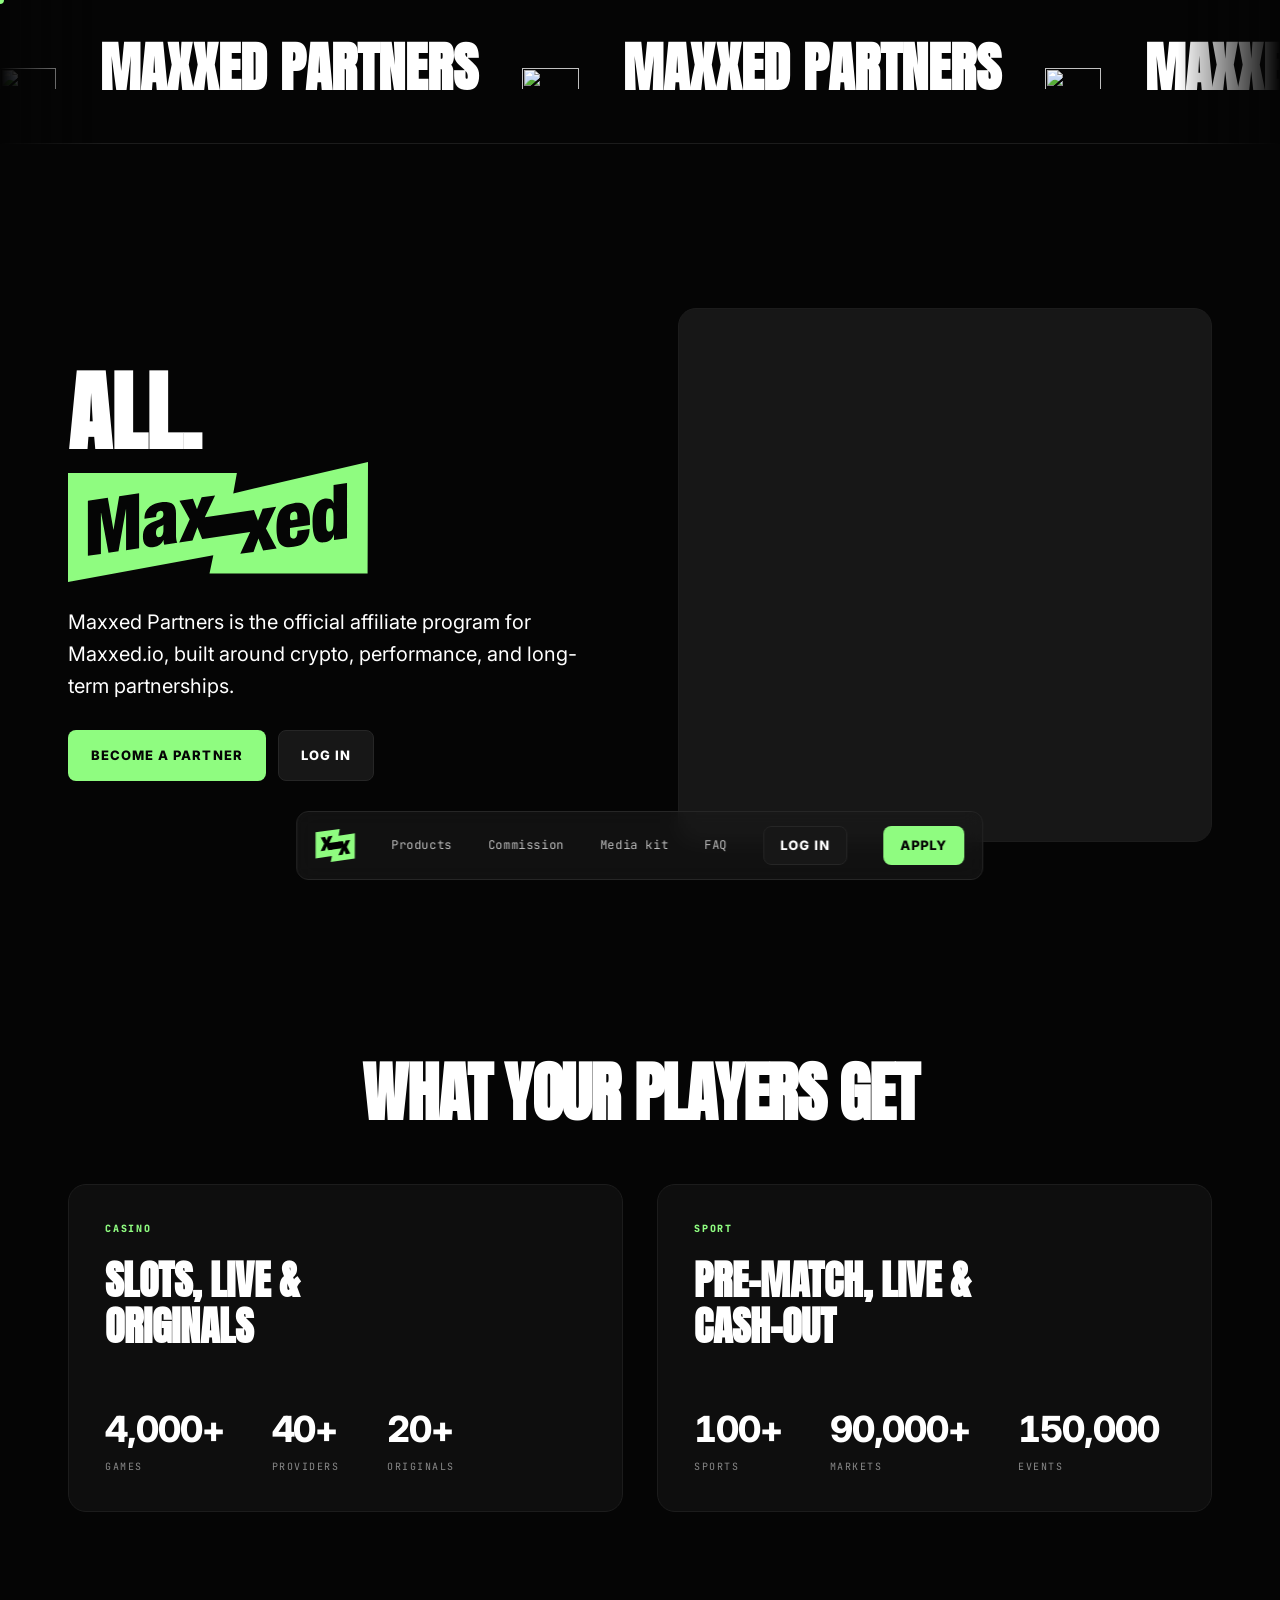
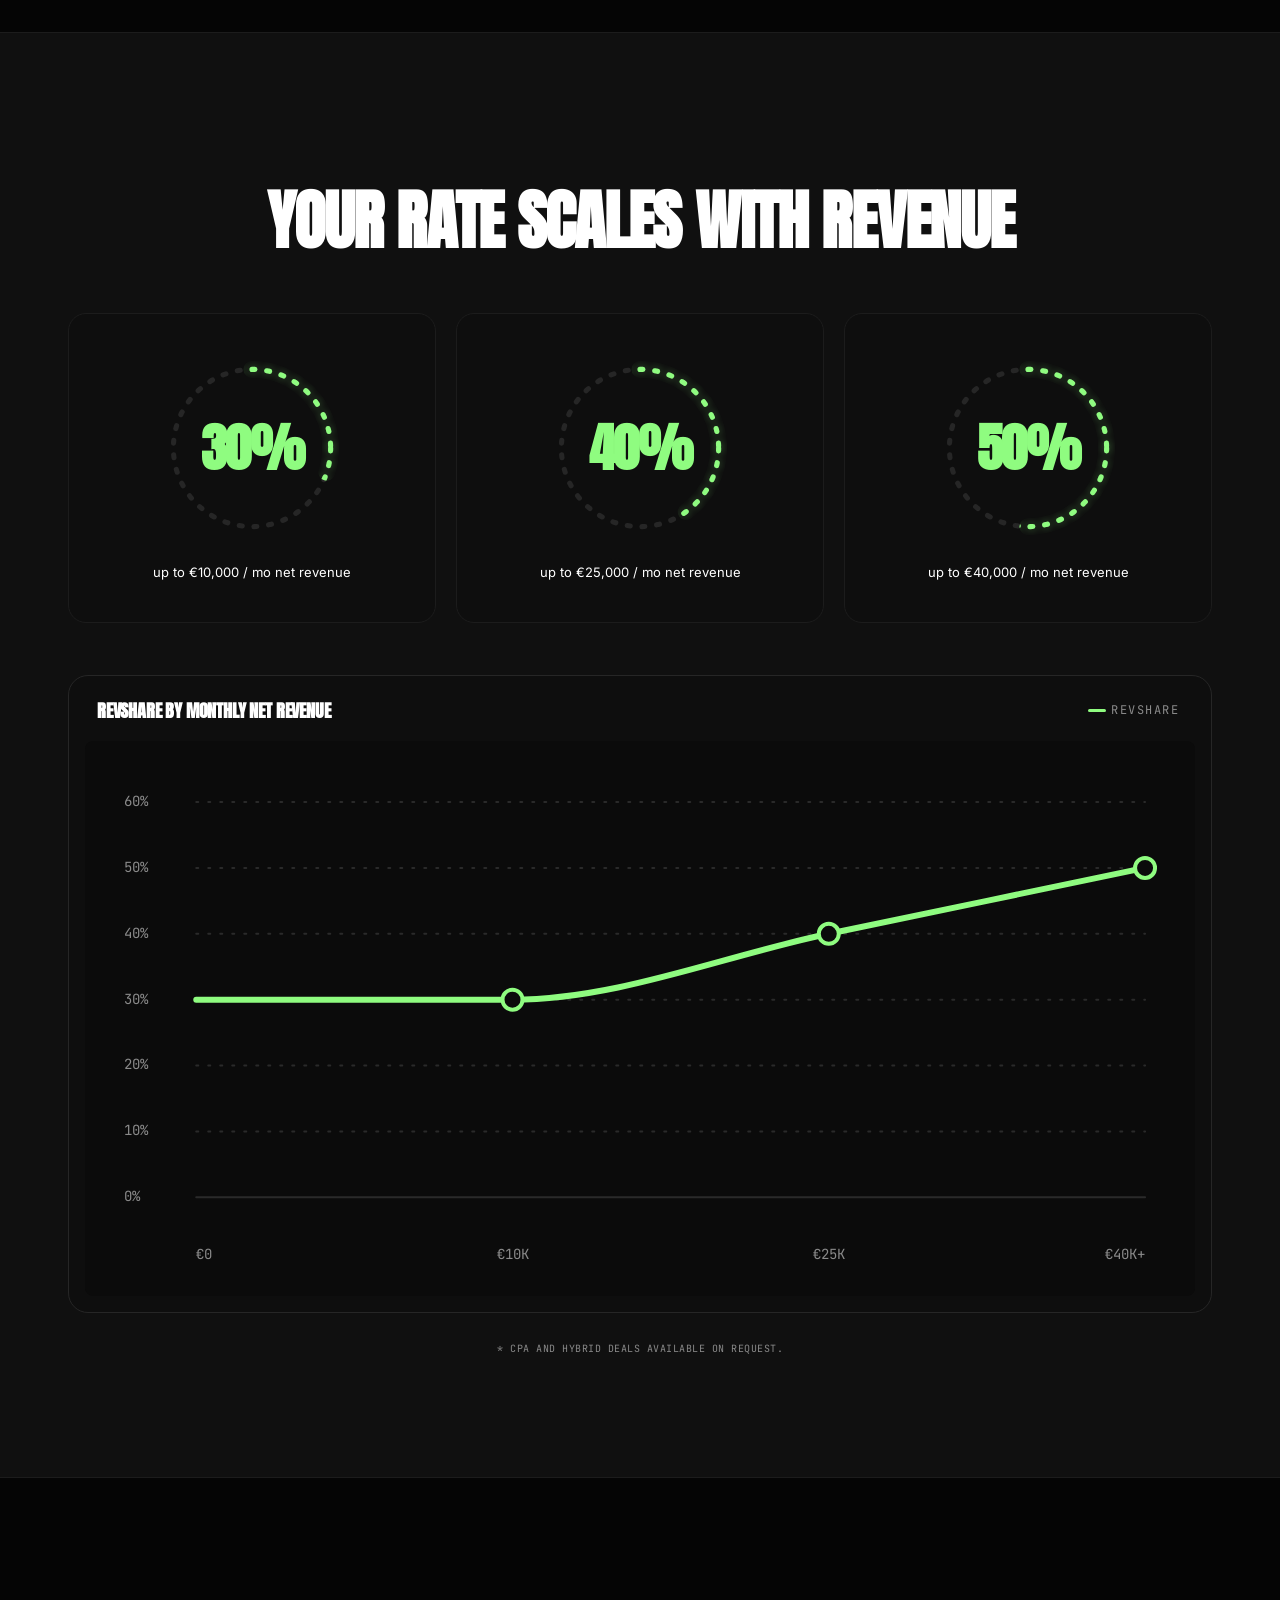
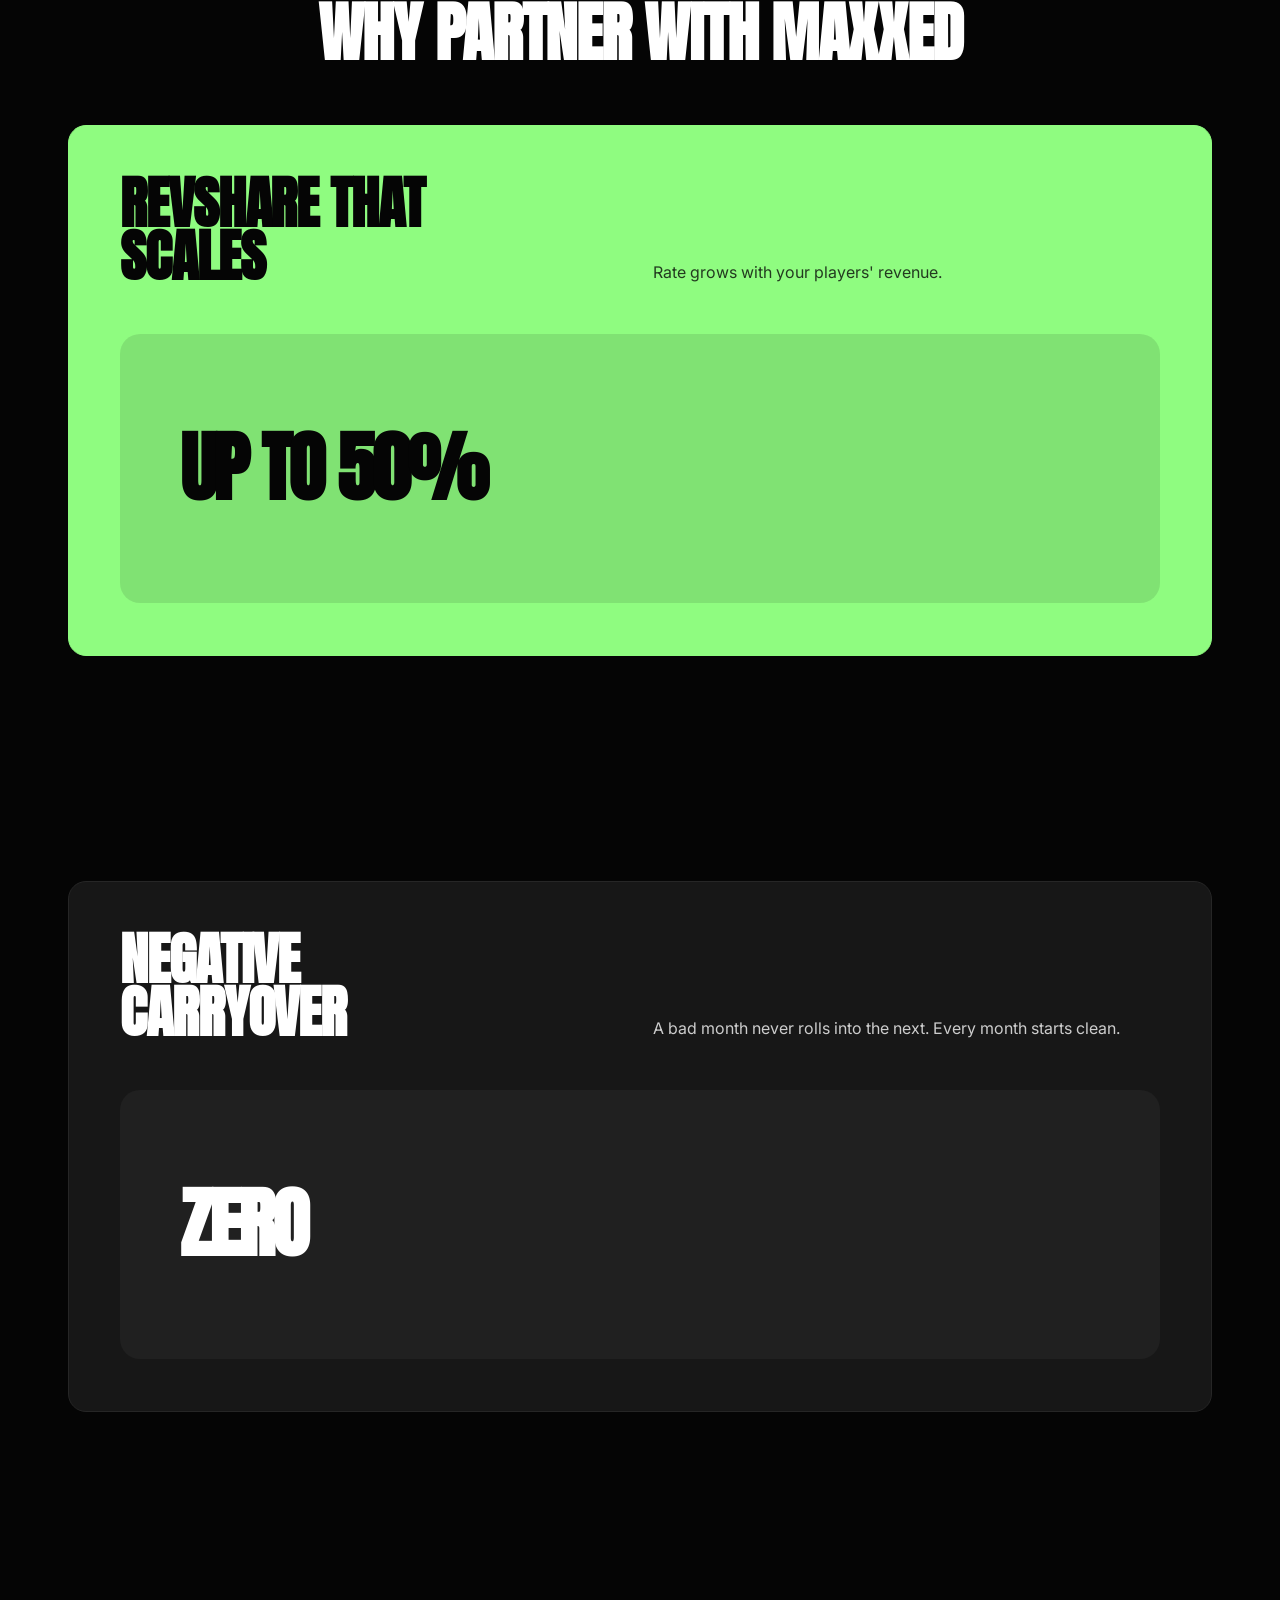
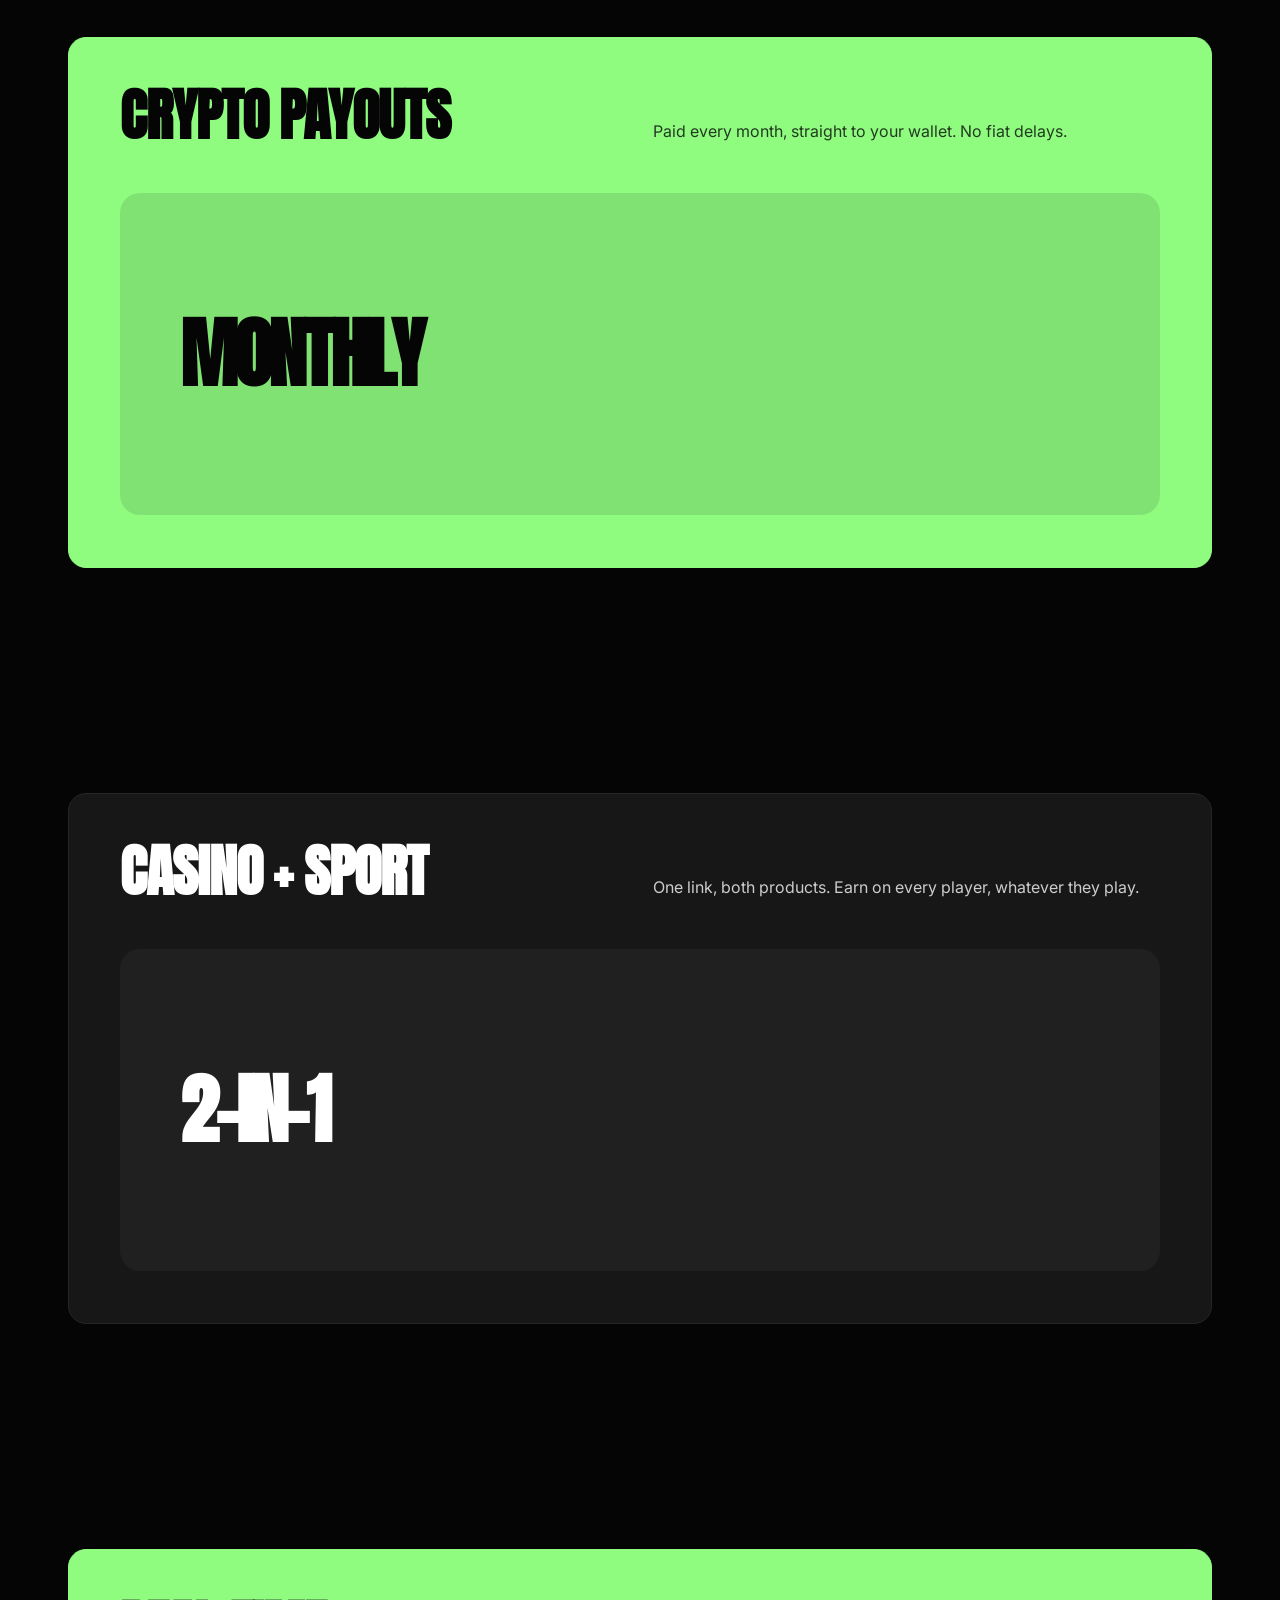
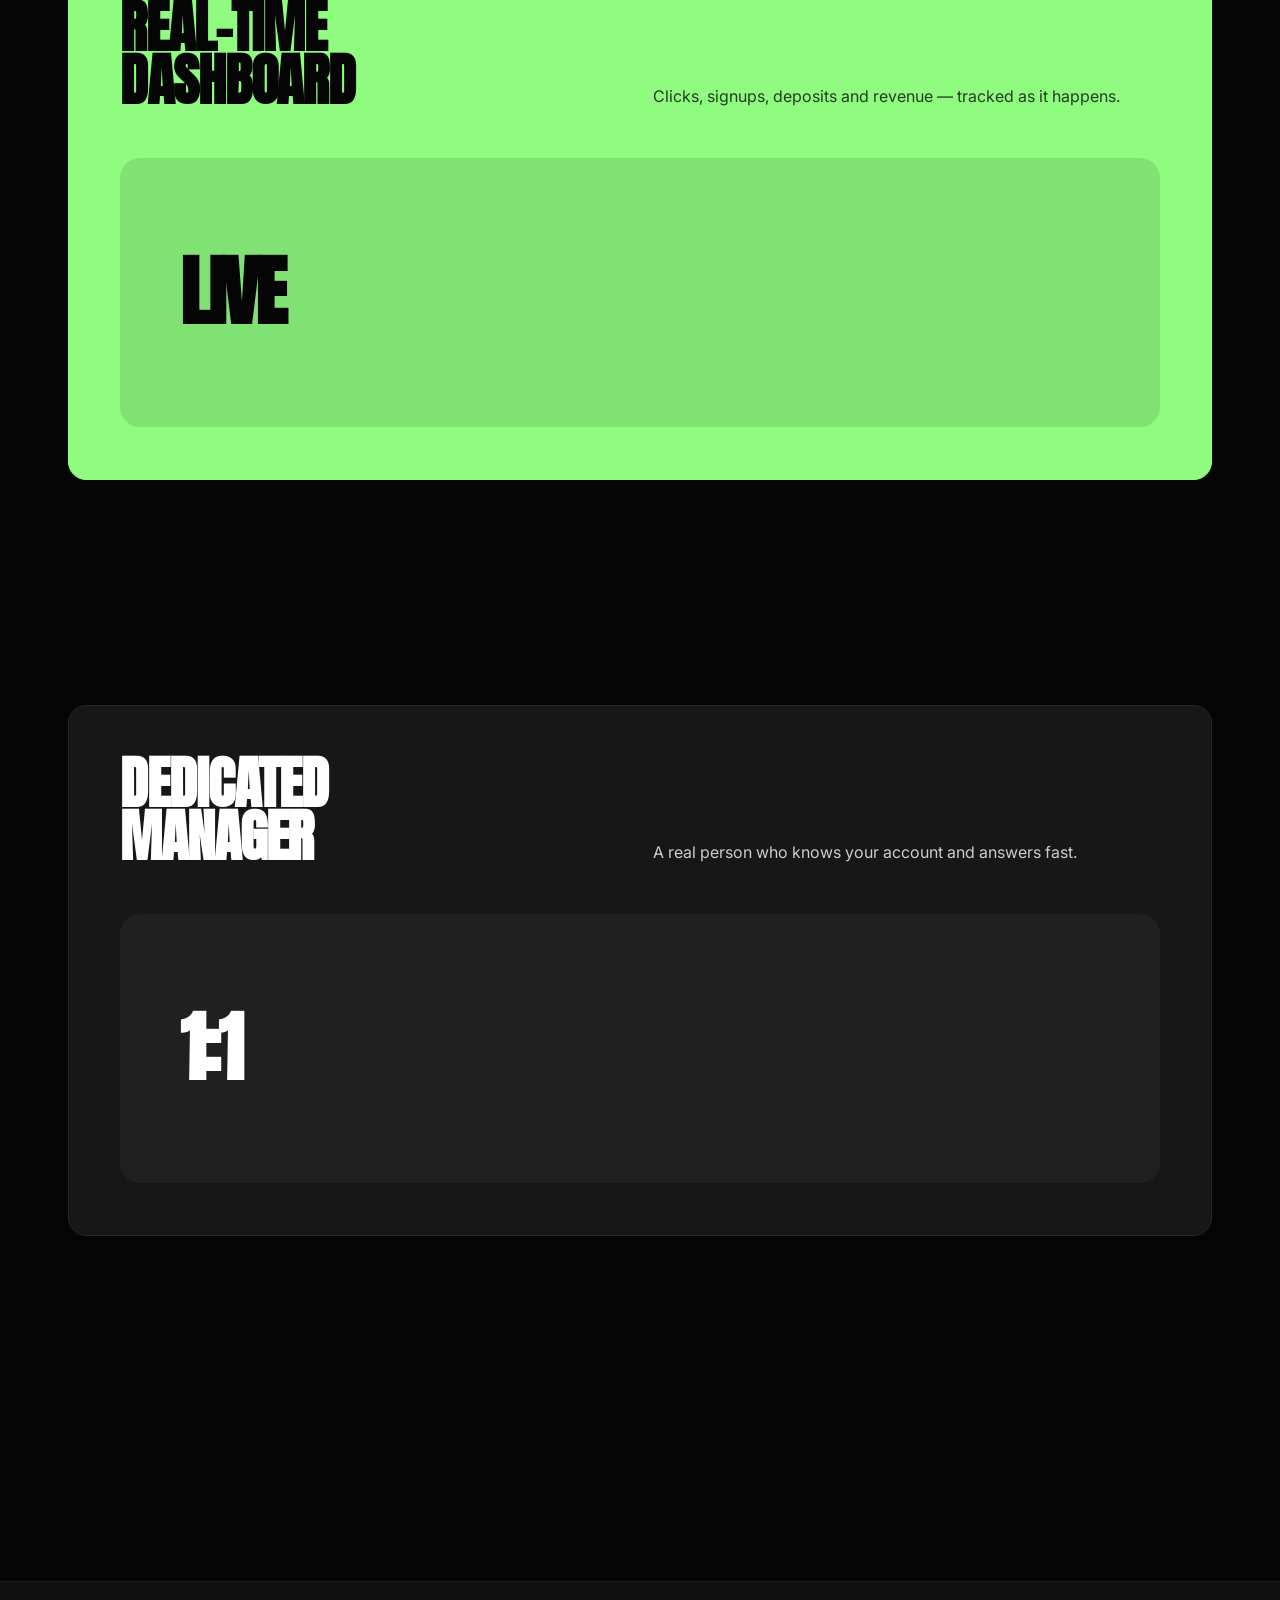
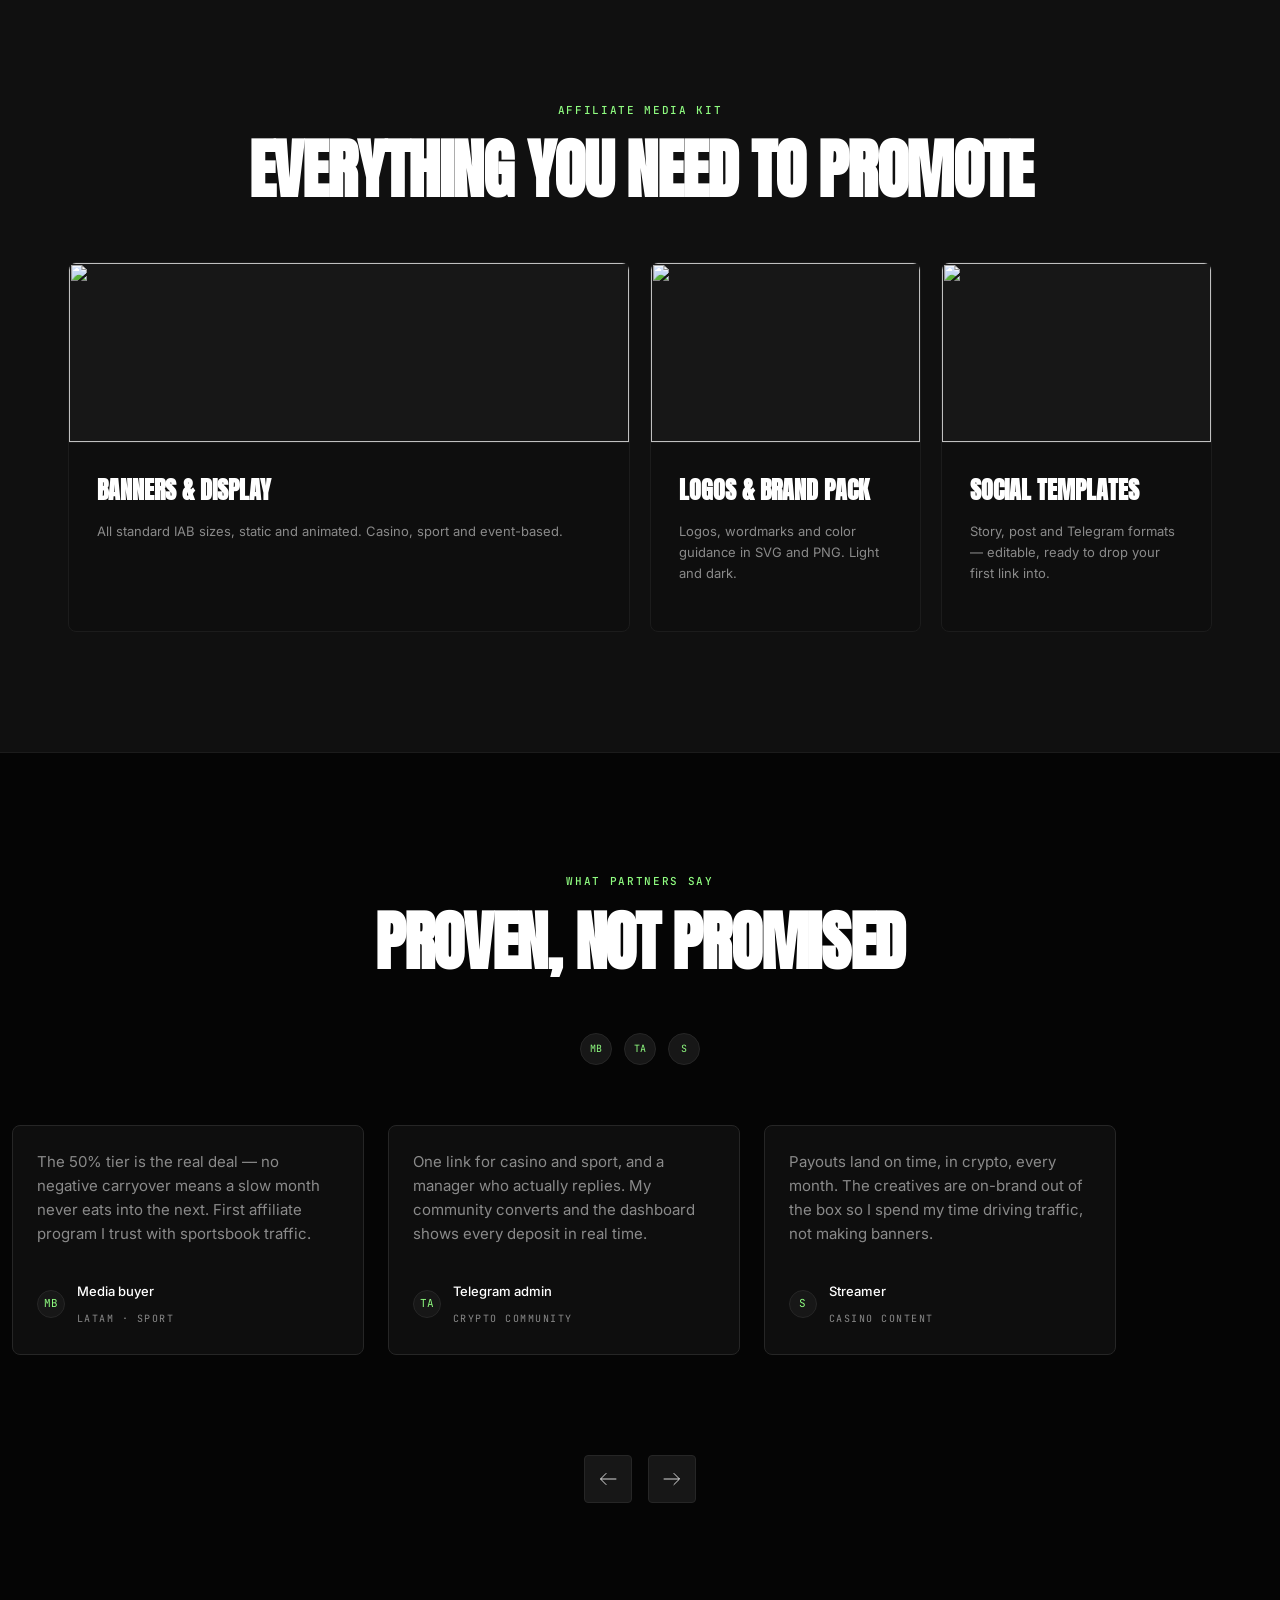
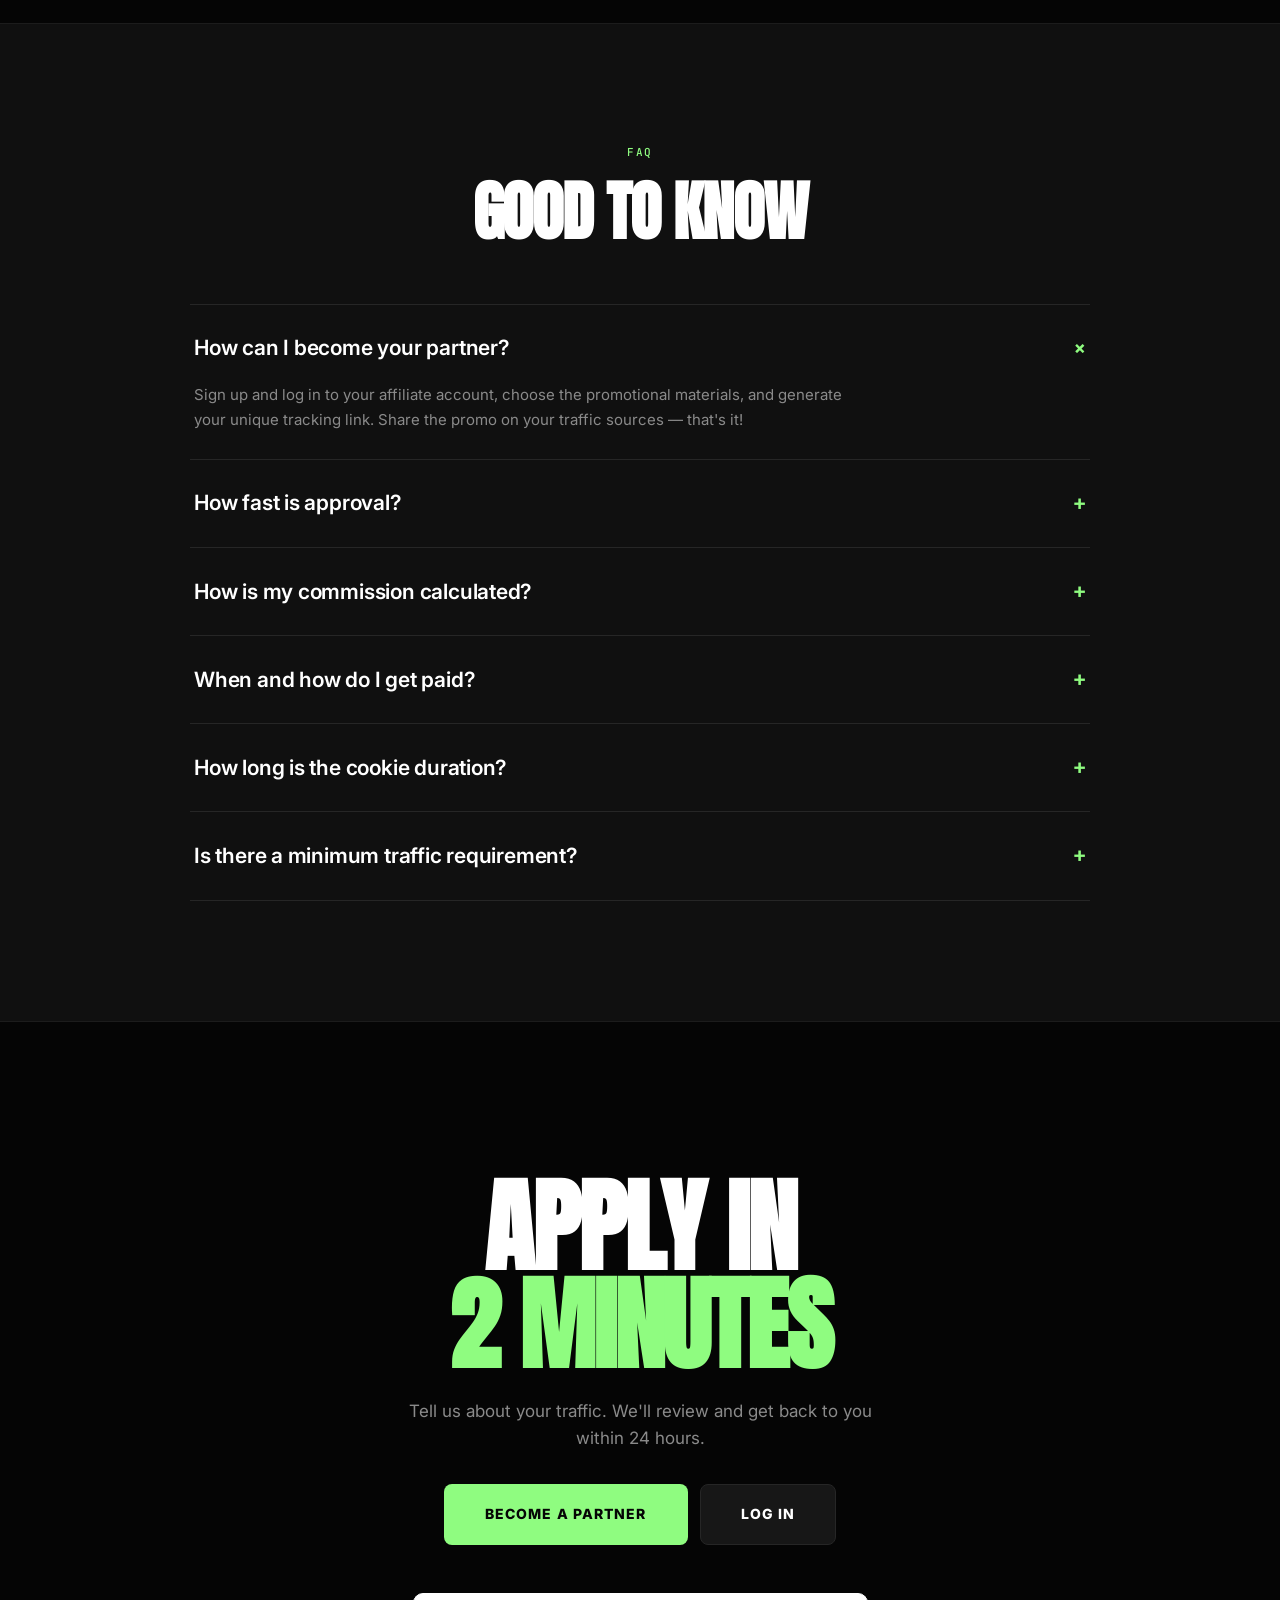
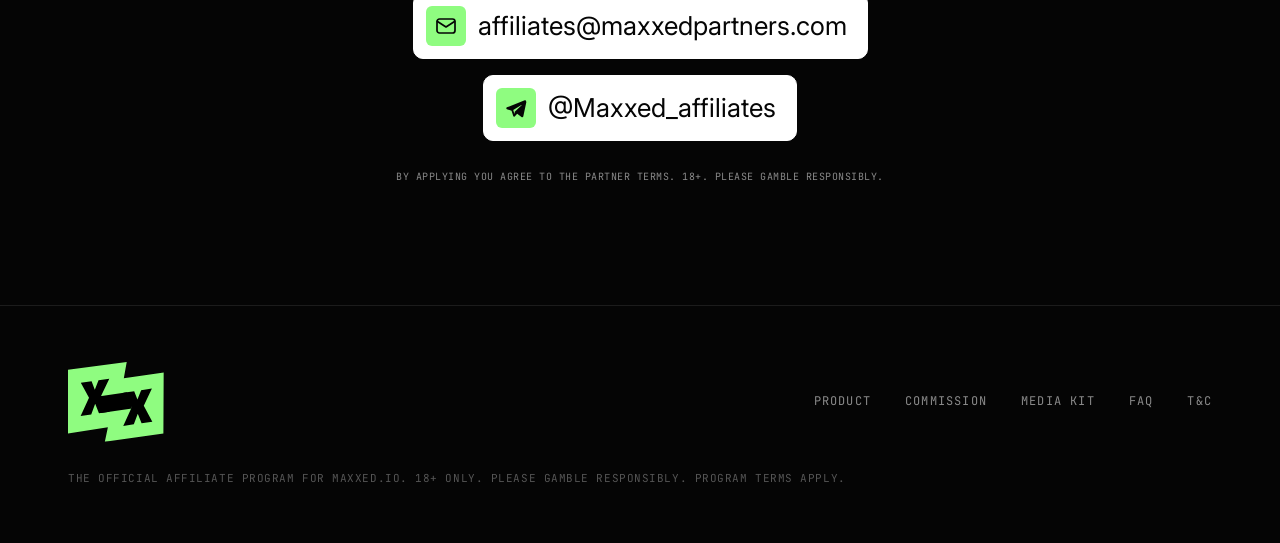
==== commit 745a41b0: "partners: add a Log in button and wire the affiliate portal URLs Log in appears in the hero, the flo" ====
--- a/partners/index.html
+++ b/partners/index.html
@@ -446,6 +446,8 @@
   .apply-cta { display: flex; flex-direction: column; align-items: center; text-align: center; max-width: 640px; margin-inline: auto; }
   .apply-cta .lead { margin-inline: auto; }
   .btn-lg { margin-top: 32px; padding: 18px 40px; font-size: 14px; }
+  .cta-row { display: flex; flex-wrap: wrap; gap: 12px; justify-content: center; }
+  .cta-row .btn-lg { margin-top: 32px; }
   /* ── Big copy / open contact buttons ── */
   .contact-chips { display: flex; flex-wrap: wrap; justify-content: center; gap: 16px; margin-top: clamp(32px, 5vw, 48px); }
   .chip {
@@ -624,6 +626,7 @@
           <p class="hero-tag" data-cms="hero_tagline">Maxxed Partners is the official affiliate program for Maxxed.io, built around crypto, performance, and long-term partnerships.</p>
           <div class="hero-cta">
             <a class="btn btn-primary" href="#apply" data-cms="cta_label">Become a partner</a>
+            <a class="btn btn-ghost js-login" href="https://ro-affiliate.maxxedpartners.com/login" target="_blank" rel="noopener">Log in</a>
           </div>
         </div>
         <div class="hero-media">
@@ -900,7 +903,10 @@
         <span class="eyebrow" style="display:inline-flex;align-items:center;gap:12px;margin-bottom:20px;"><span class="dot"></span>Become a partner</span>
         <div class="display-xl">Apply in<br><span class="green">2 minutes</span></div>
         <p class="lead" style="margin-top:24px;max-width:46ch;" data-cms="apply_line">Tell us about your traffic. We'll review and get back to you within 24 hours.</p>
-        <a class="btn btn-primary btn-lg" id="registerCta" href="#" target="_blank" rel="noopener">Become a partner</a>
+        <div class="cta-row">
+          <a class="btn btn-primary btn-lg js-register" id="registerCta" href="https://ro-affiliate.maxxedpartners.com/registration" target="_blank" rel="noopener">Become a partner</a>
+          <a class="btn btn-ghost btn-lg js-login" href="https://ro-affiliate.maxxedpartners.com/login" target="_blank" rel="noopener">Log in</a>
+        </div>
         <div class="contact-chips">
           <button type="button" class="chip" id="emailChip" data-copy-button data-copy-email
                   aria-label="Copy email to clipboard">
@@ -950,6 +956,7 @@
       <a class="link" href="#commission">Commission</a>
       <a class="link" href="#mediakit">Media kit</a>
       <a class="link" href="#faq">FAQ</a>
+      <a class="btn btn-ghost js-login" href="https://ro-affiliate.maxxedpartners.com/login" target="_blank" rel="noopener">Log in</a>
       <a class="btn btn-primary" href="#apply">Apply</a>
     </div>
   </nav>
@@ -1001,7 +1008,8 @@
     function applyCopy(map) {
       Object.keys(map).forEach(function (key) {
         var val = map[key]; if (val == null) return; val = String(val);
-        if (key === 'registration_url') { if (val) setHref('registerCta', val); return; }
+        if (key === 'registration_url') { if (val) setHrefAll('.js-register', val); return; }
+        if (key === 'login_url') { if (val) setHrefAll('.js-login', val); return; }
         if (key === 'terms_url') { if (val) setHref('termsLink', val); return; }
         if (key === 'contact_email' && val.trim()) {
           var ec = document.getElementById('emailChip');
@@ -1021,6 +1029,7 @@
       });
     }
     function setHref(id, url) { var el = document.getElementById(id); if (el) el.setAttribute('href', url); }
+    function setHrefAll(sel, url) { document.querySelectorAll(sel).forEach(function (el) { el.setAttribute('href', url); }); }
 
     function avatarEl(url, name) {
       var el = document.createElement('span'); el.className = 'cslider-av';
